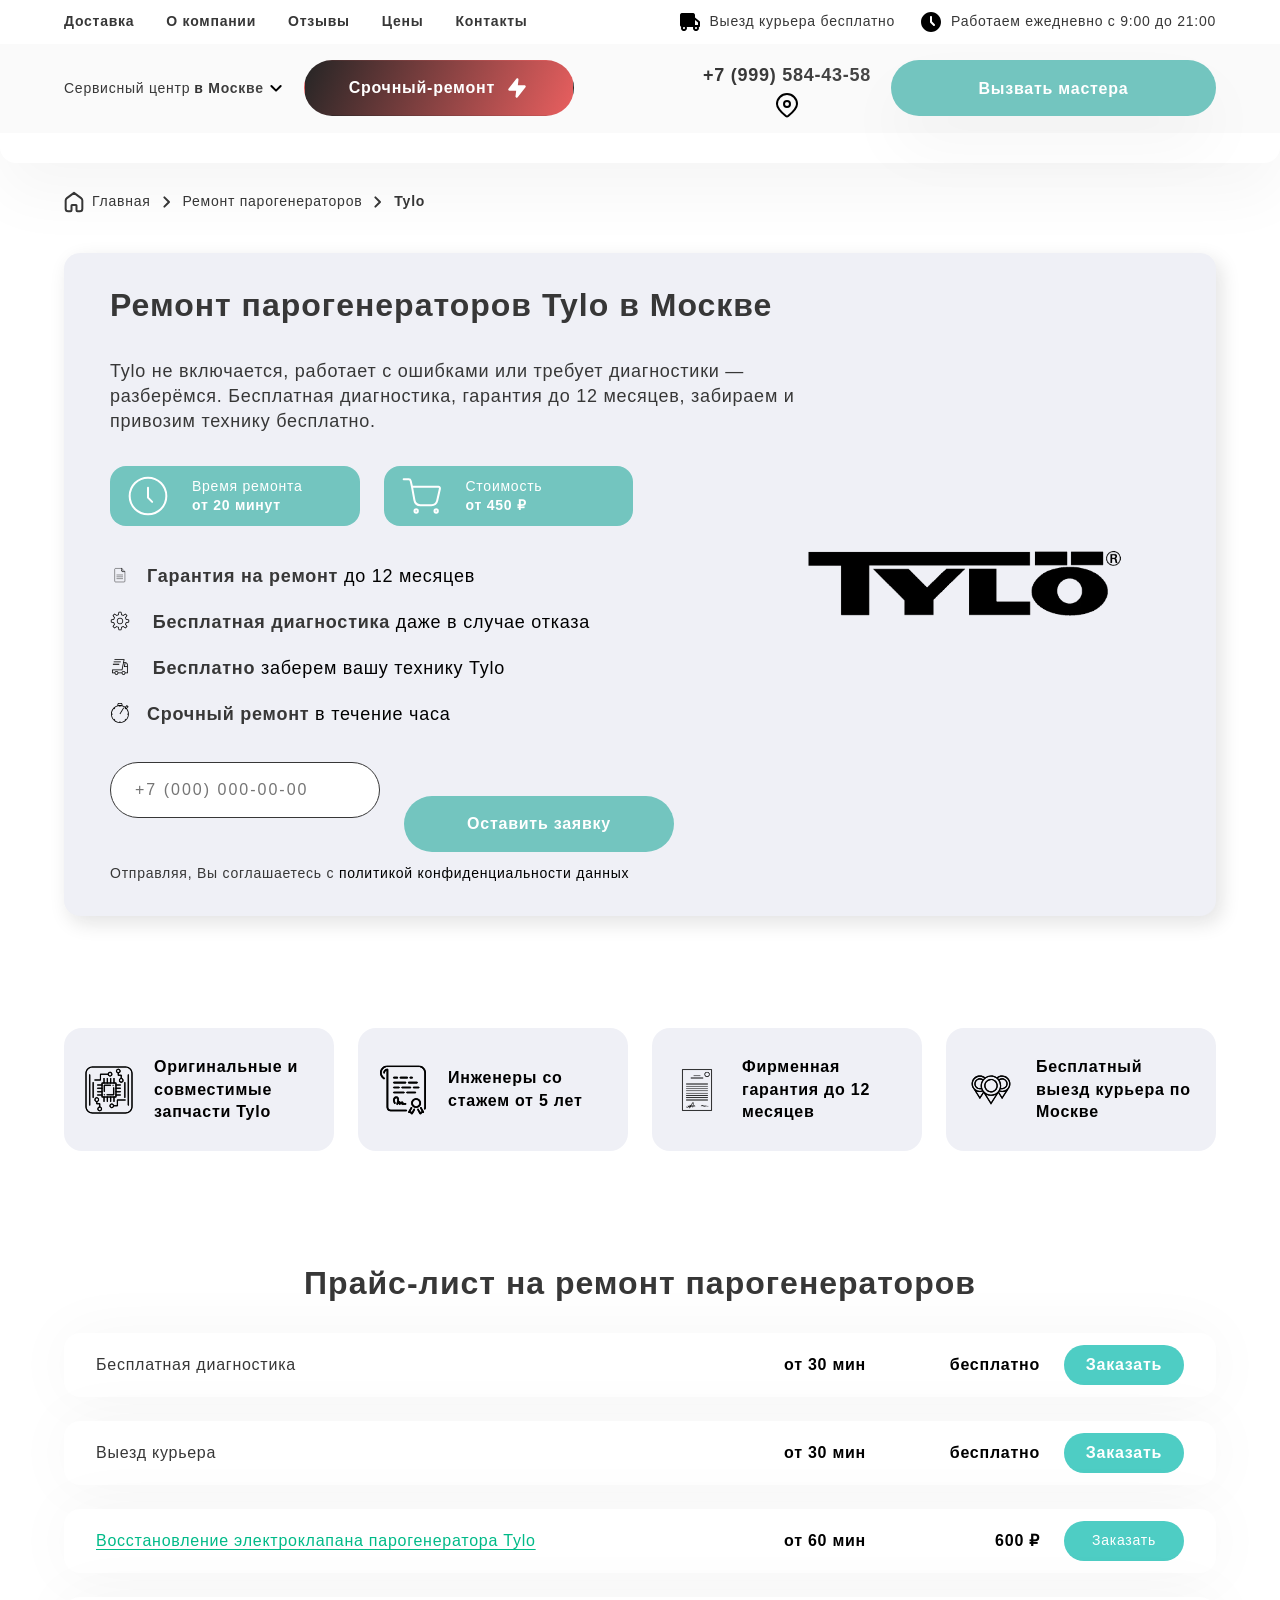
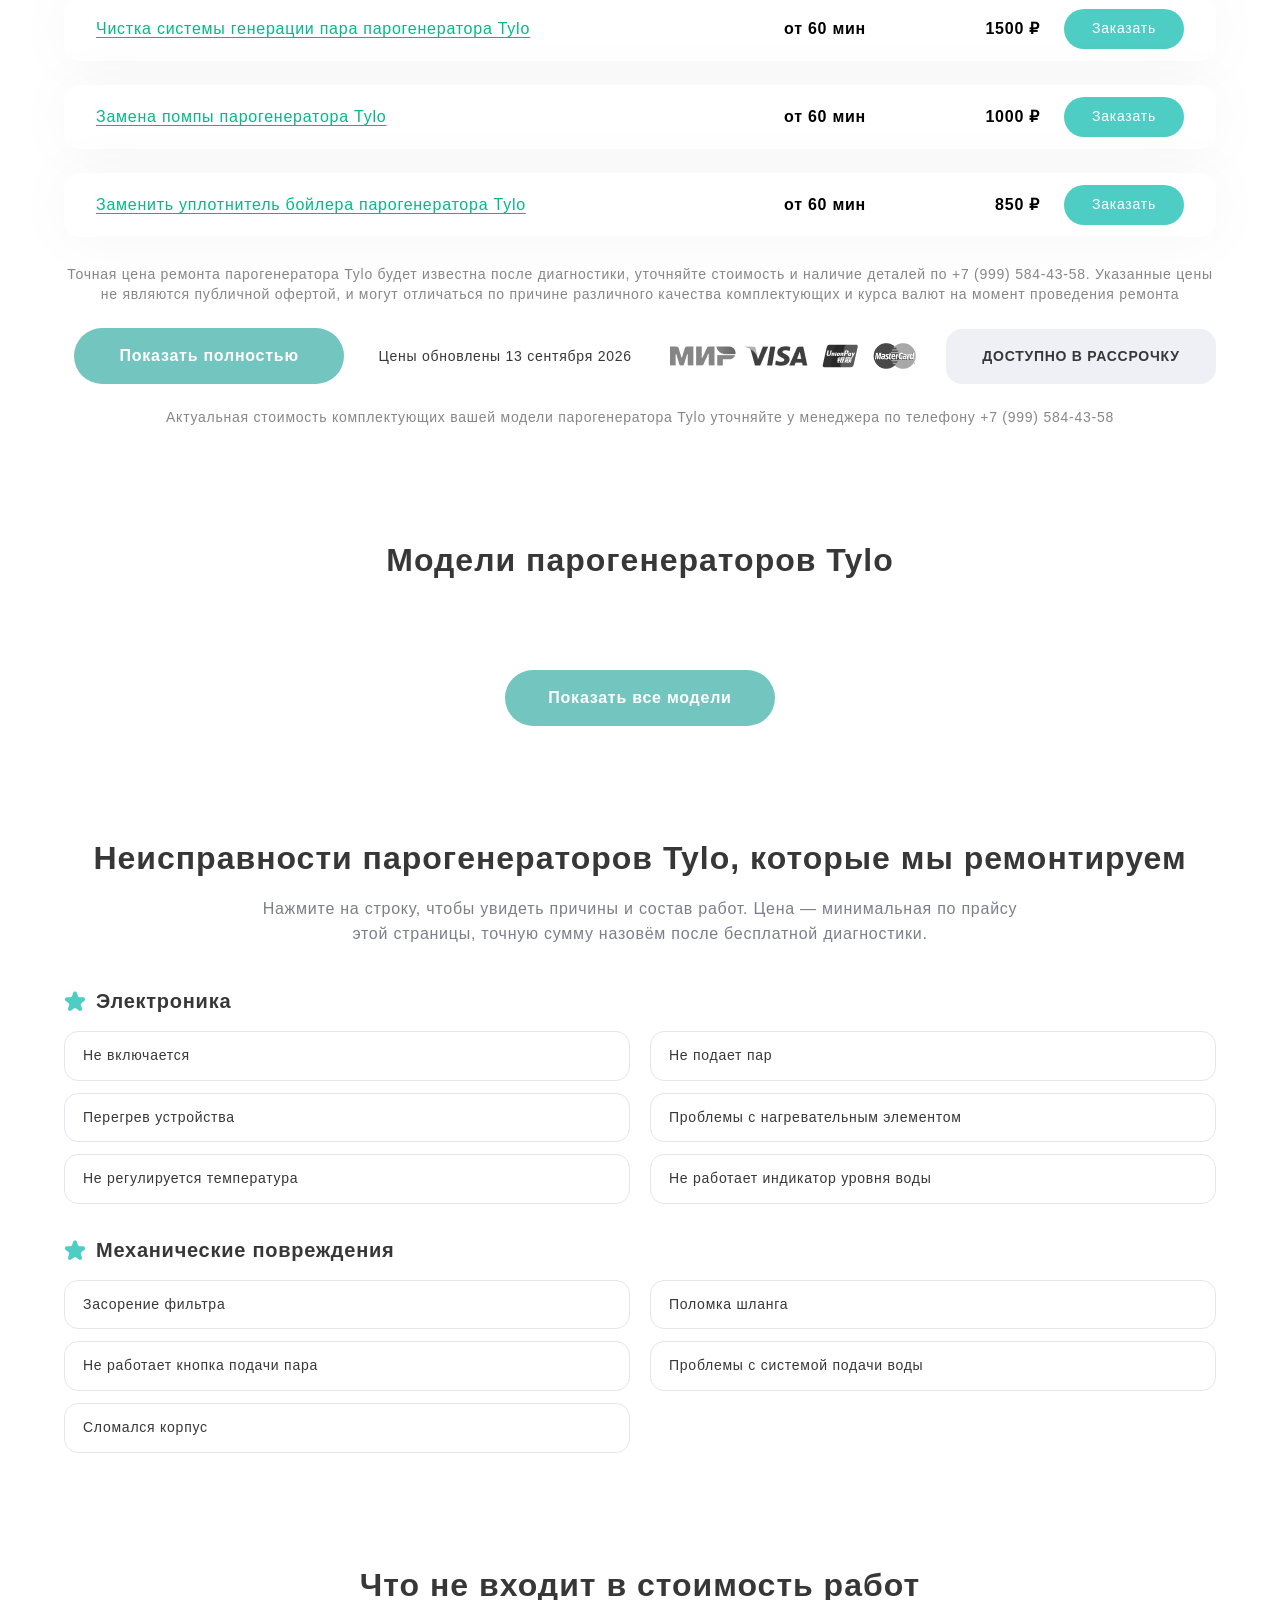
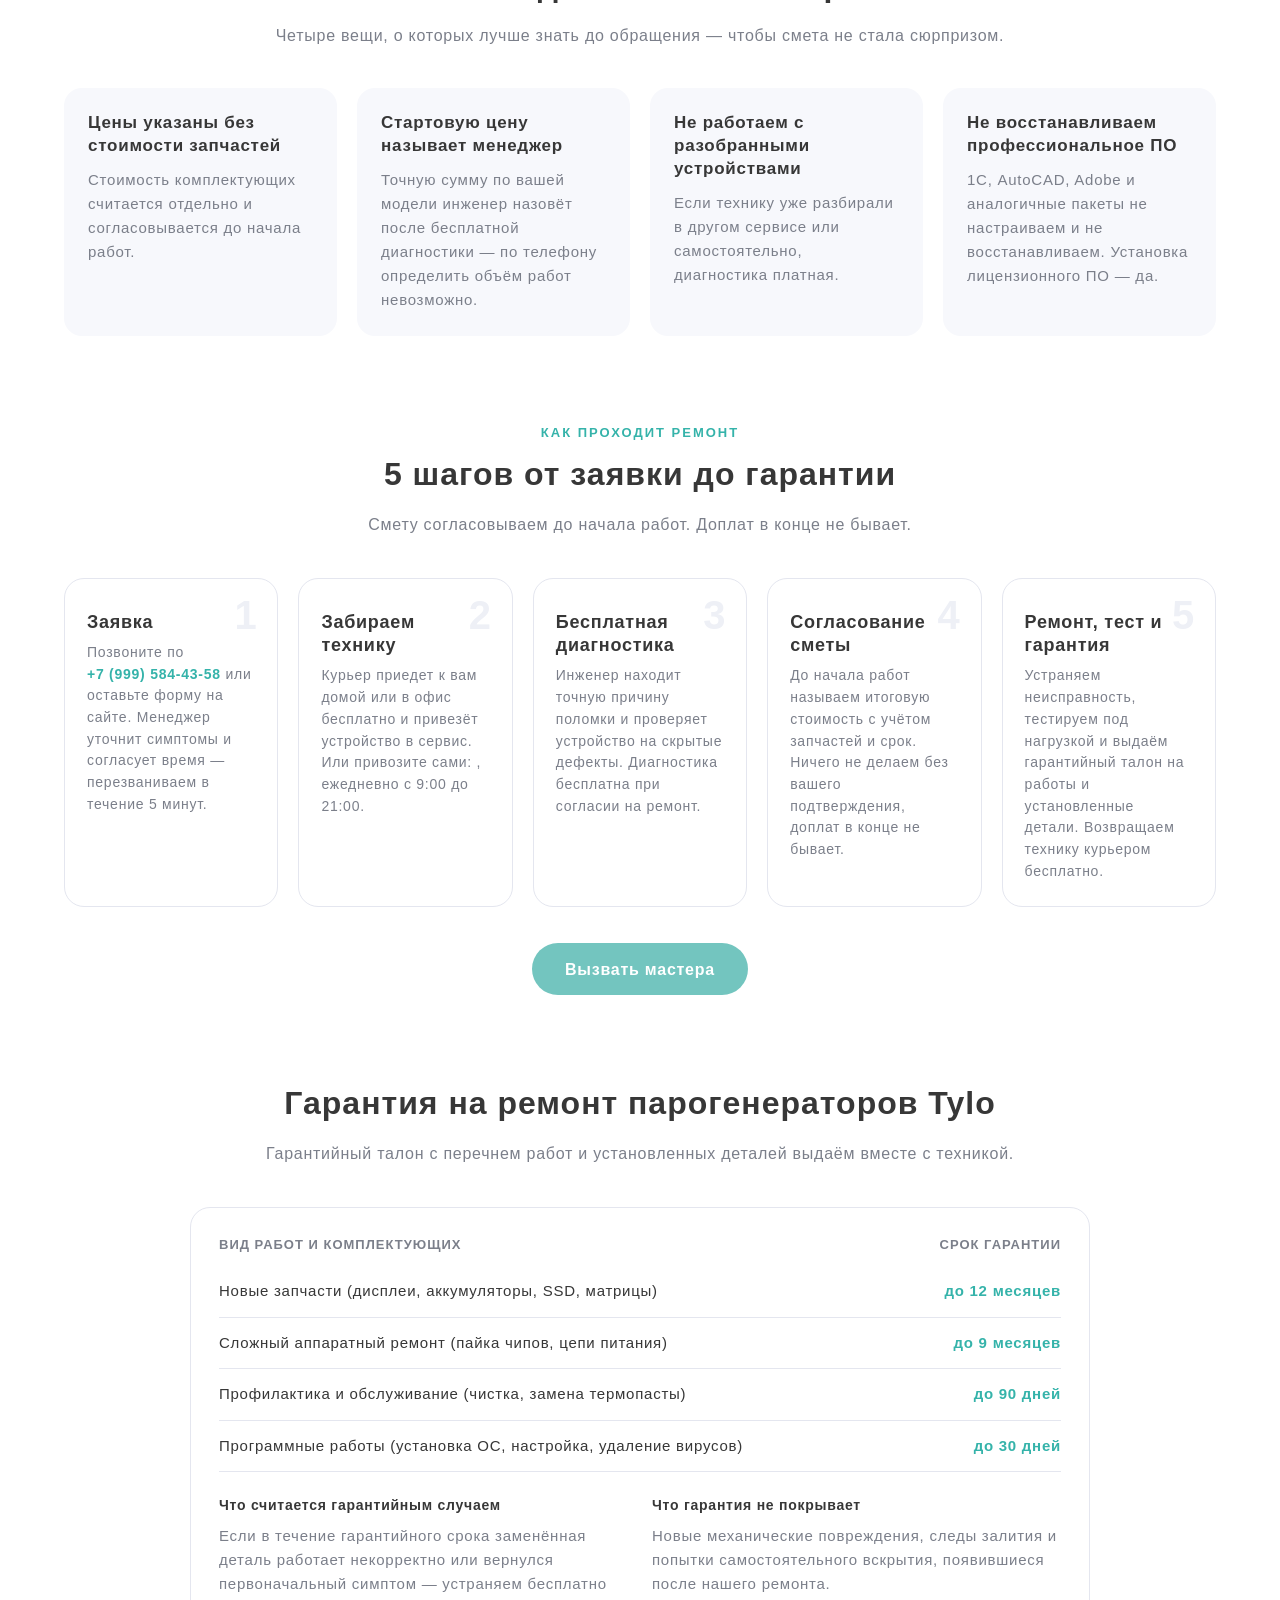
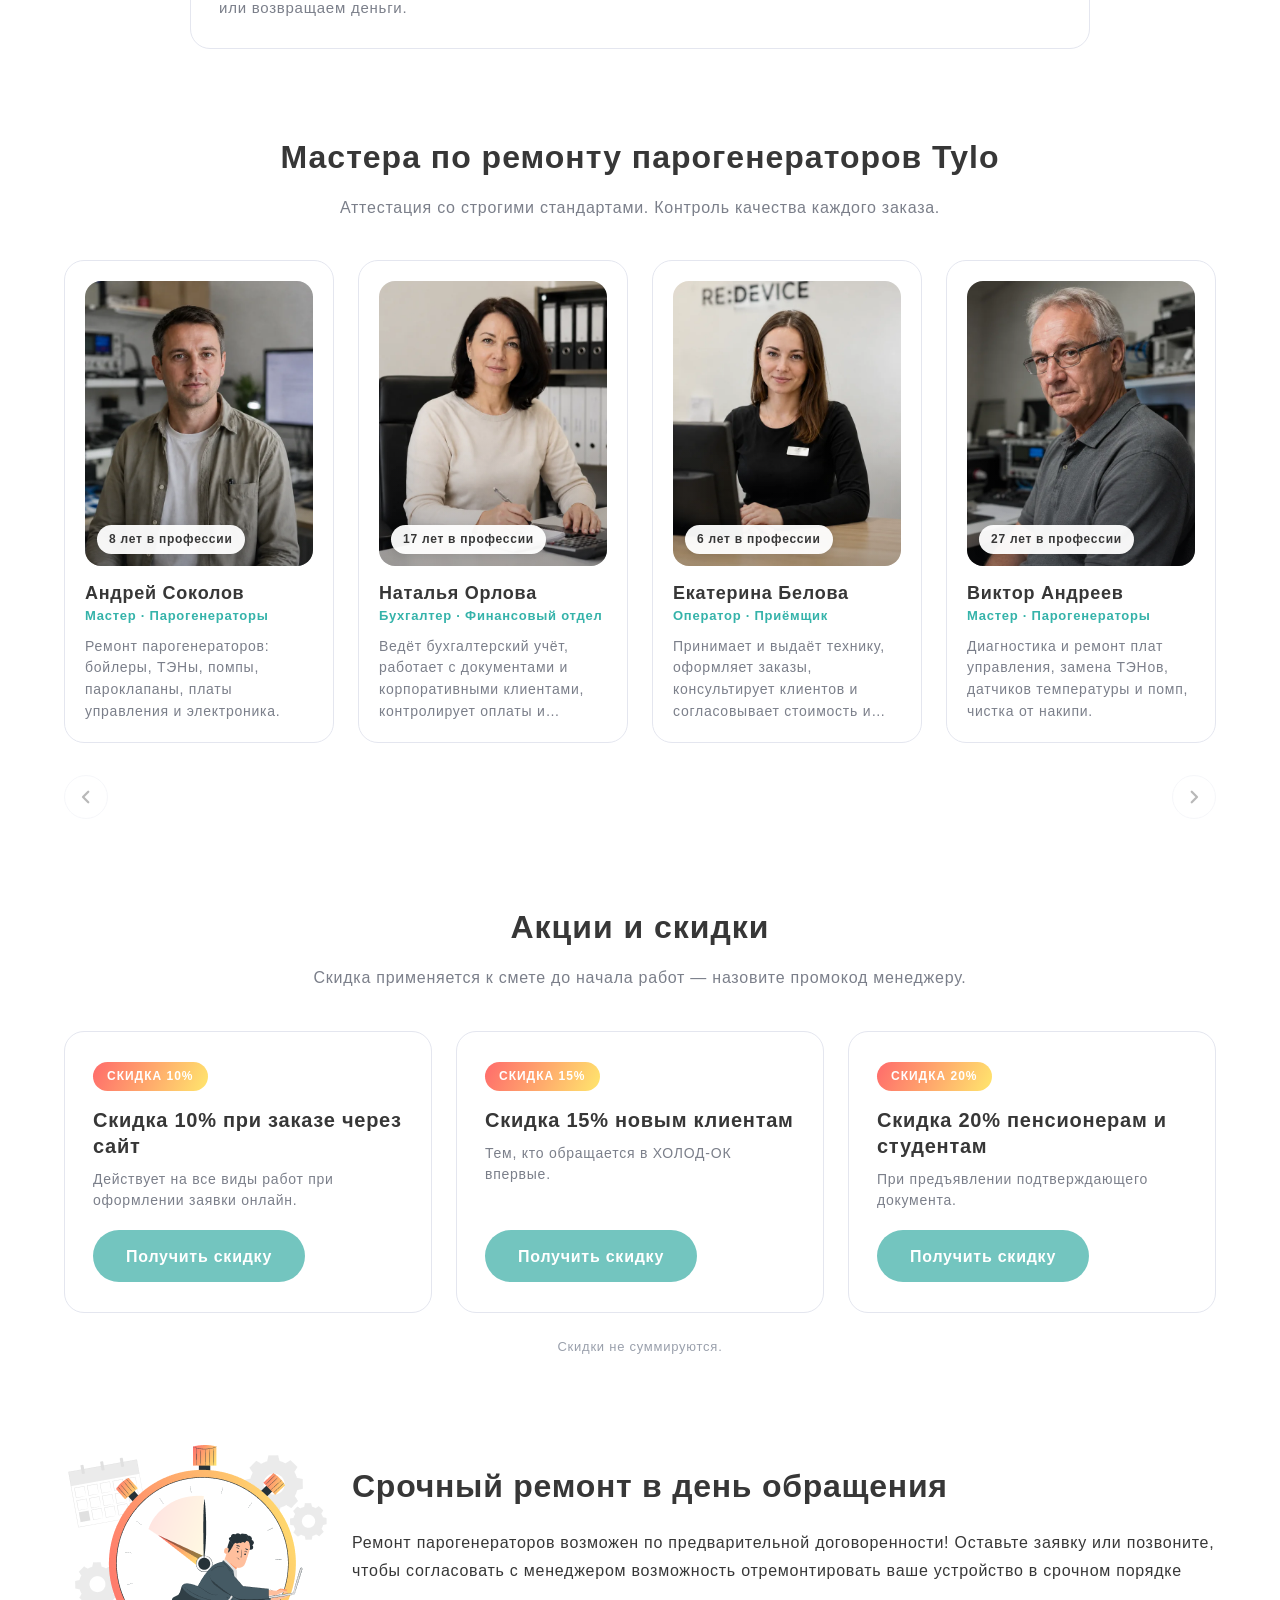
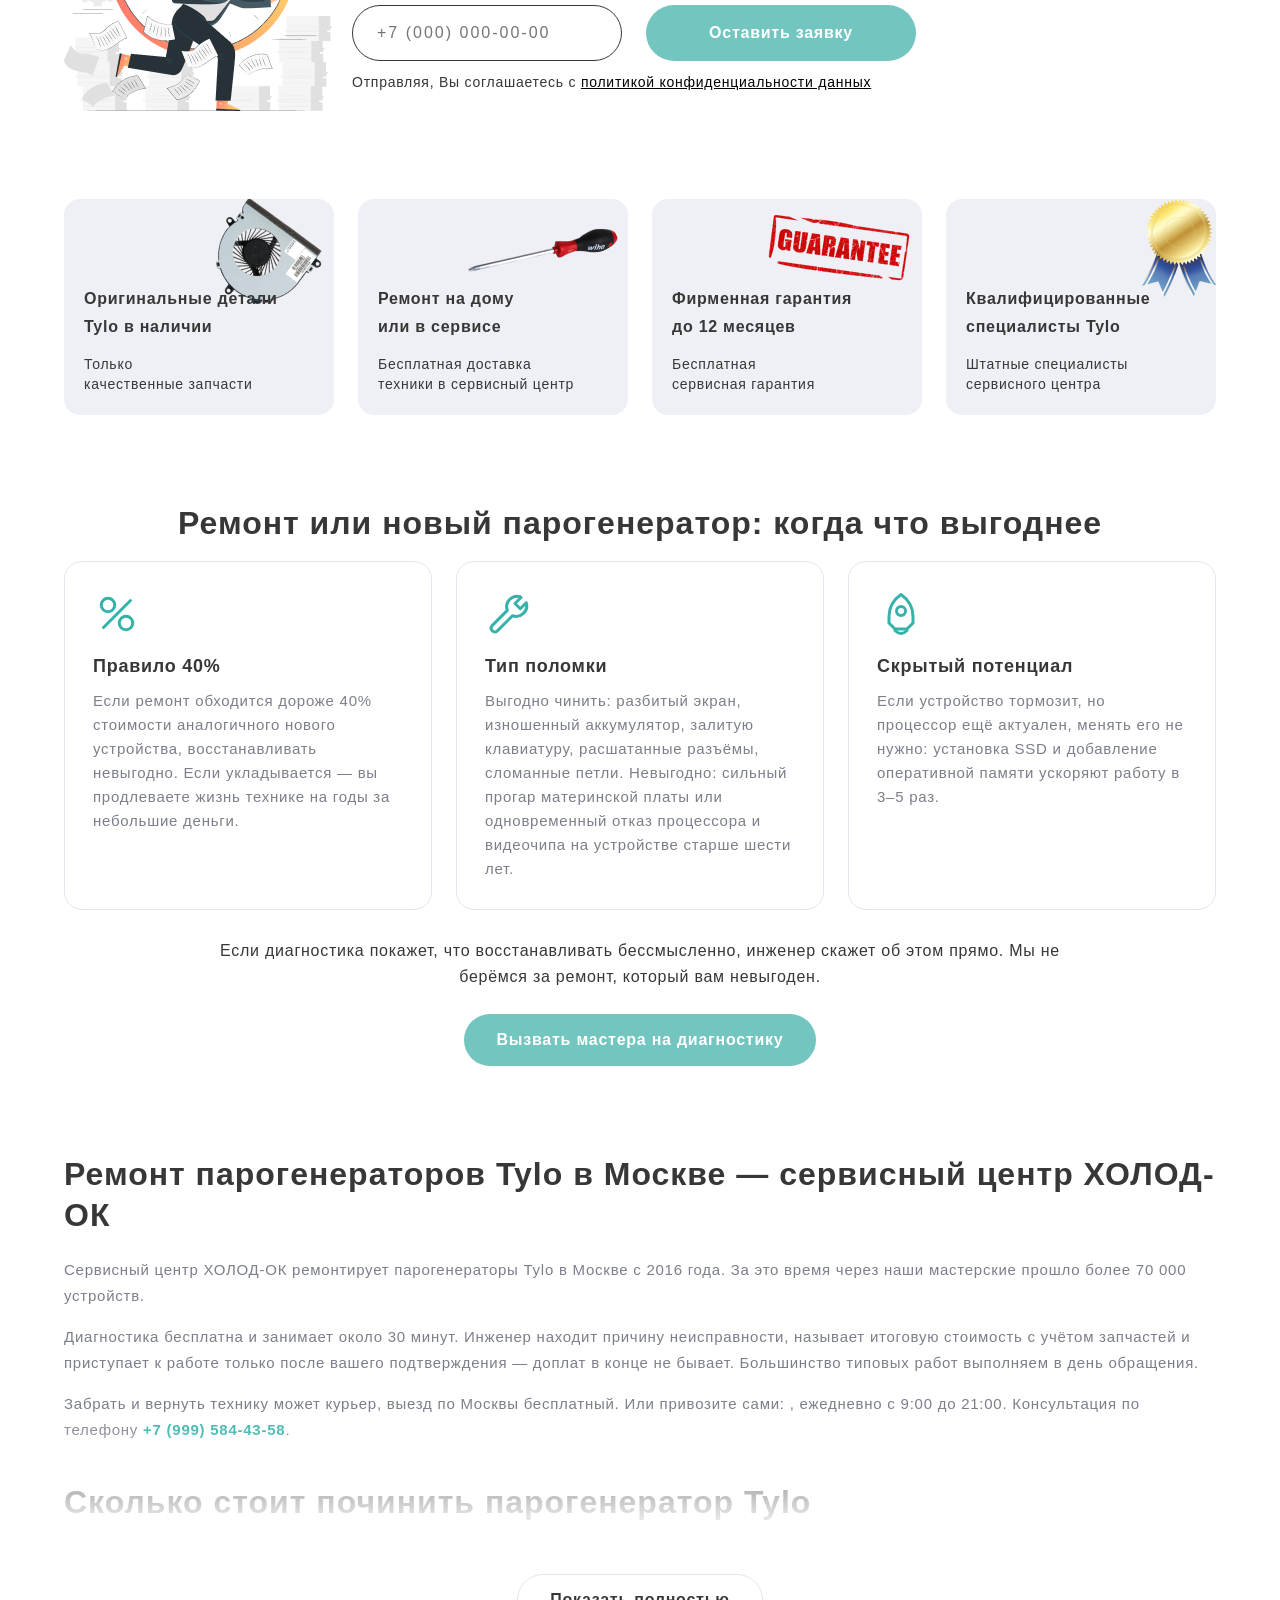
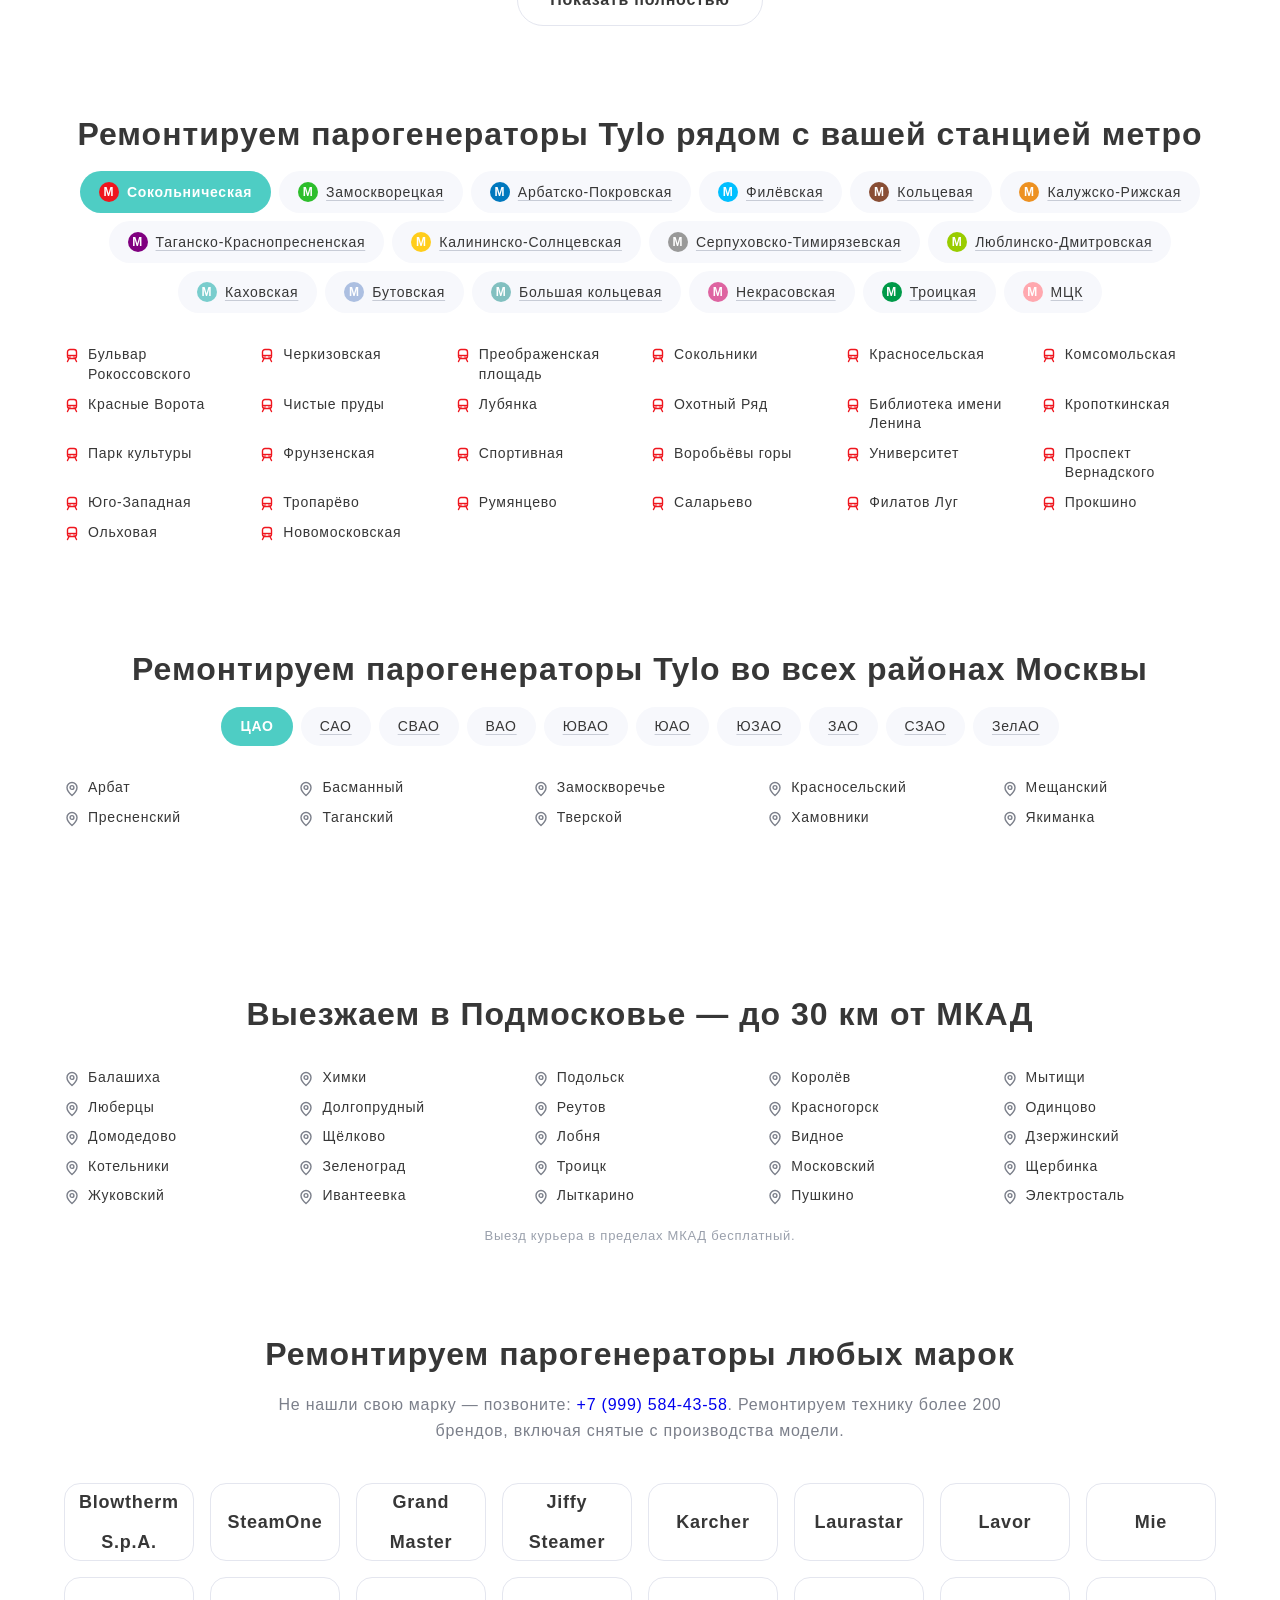
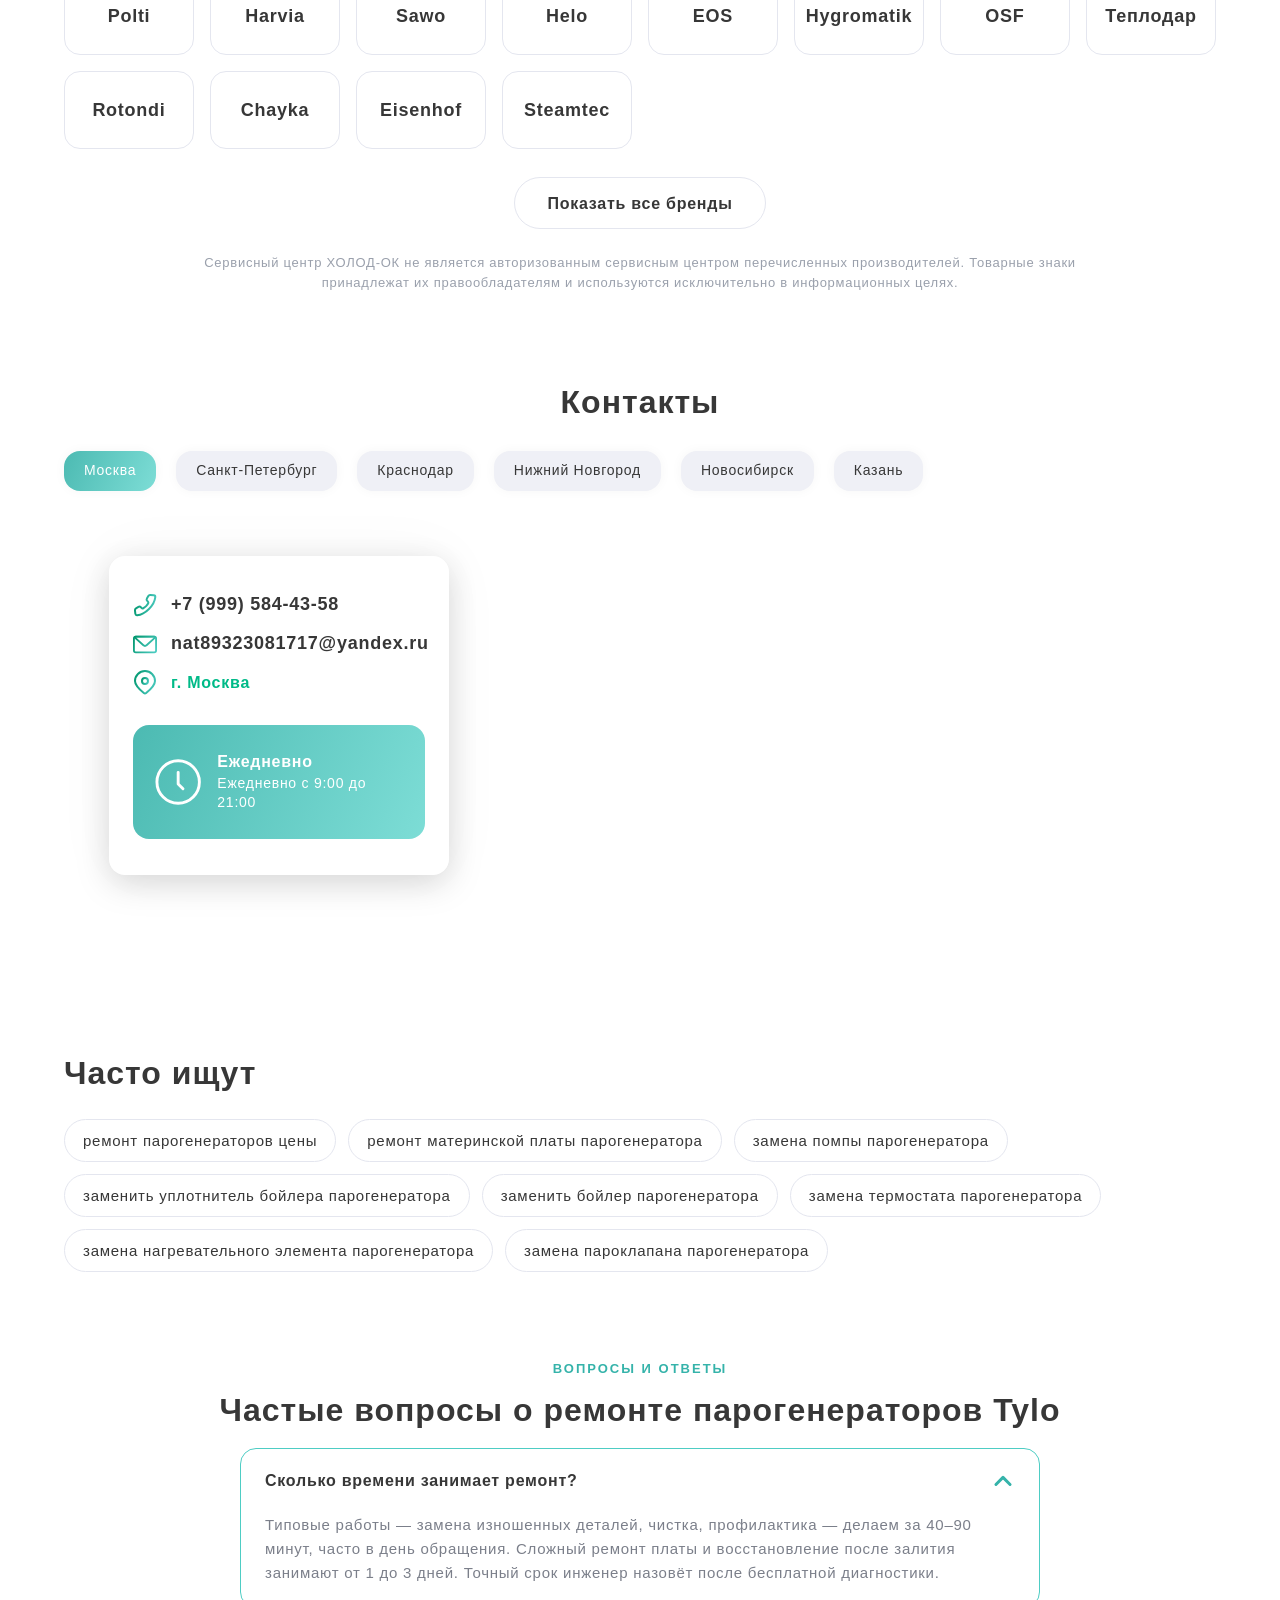
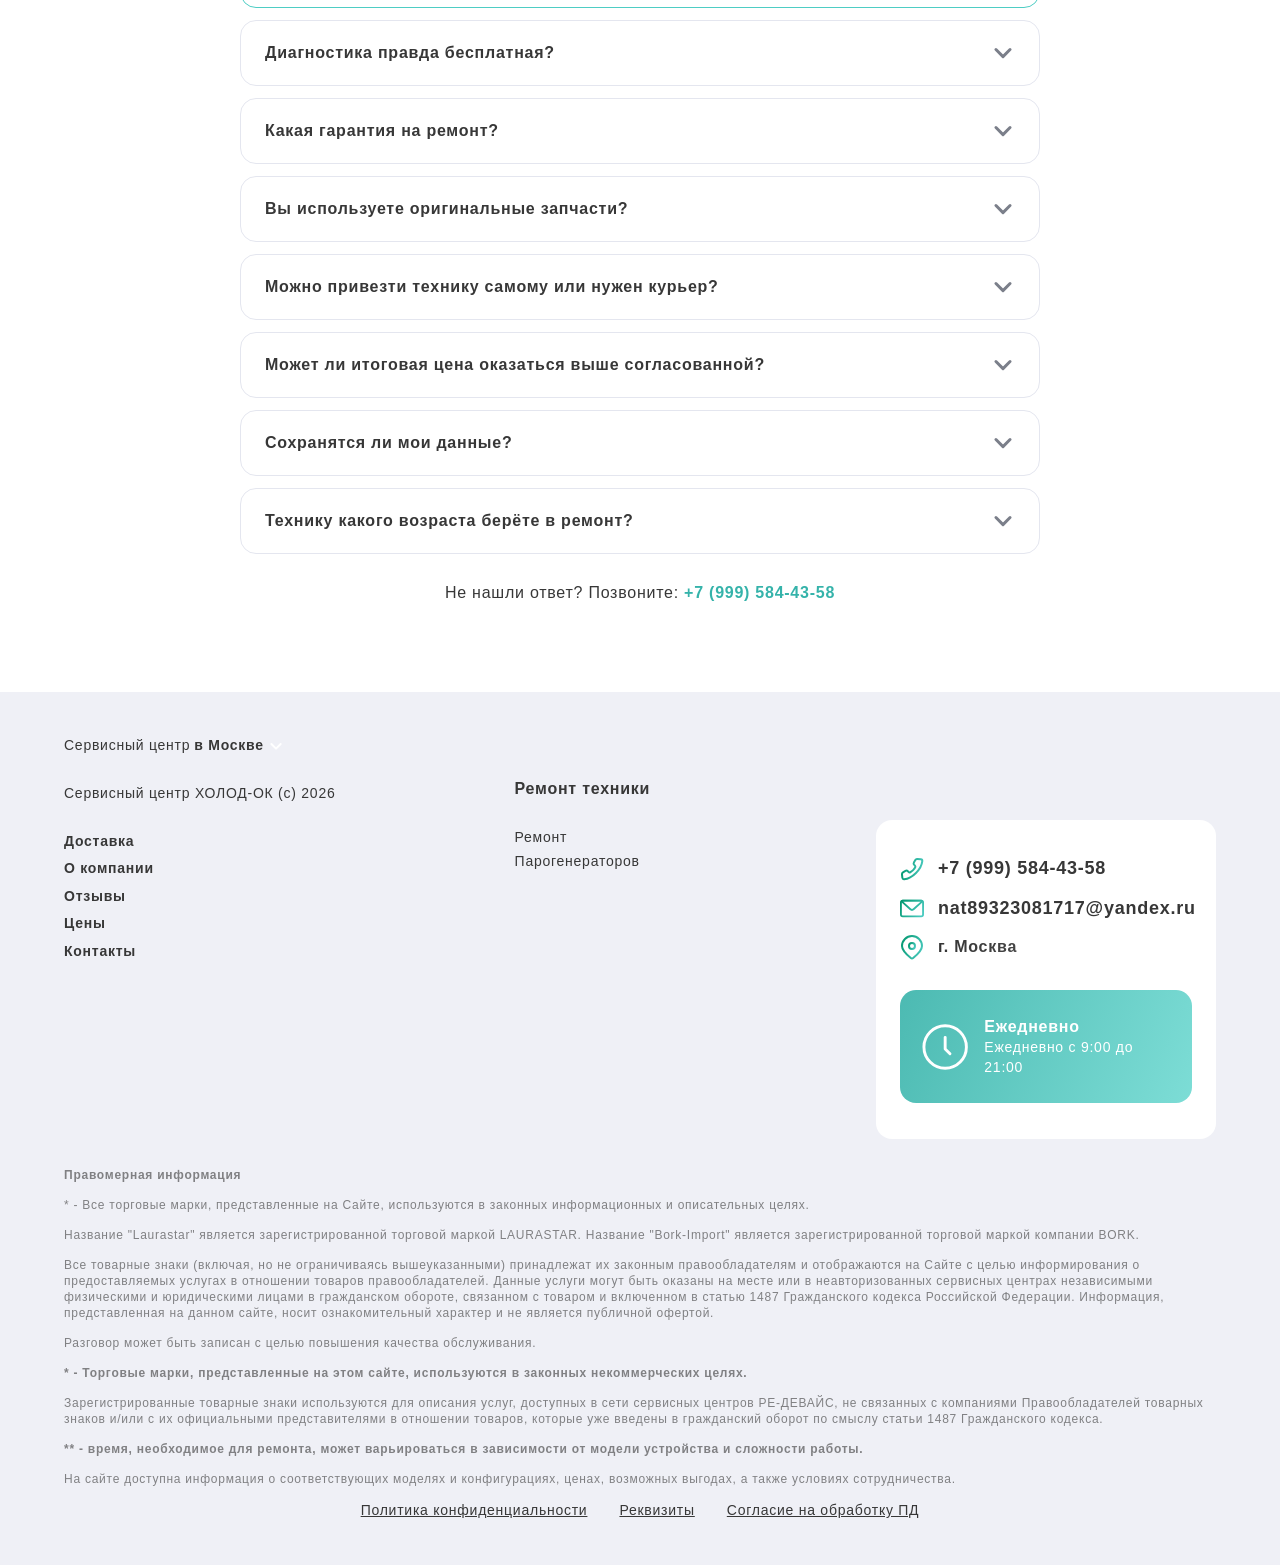
==== docs/index.html @ ceaab9cd "domain: switch site to tulyacenterorg.ru" ====
<!DOCTYPE html>
<html lang="ru">

<head>
    <!-- t74 rev: 2026-09-03-5 (ФИКС ПРОДА: класс через глобальный псевдоним, привязки к папке dev нет) -->
  <meta charset="utf-8">
  <meta name="viewport" content="width=device-width, initial-scale=1, maximum-scale=1">

  <meta name="robots" content="follow, index, max-snippet:-1, max-video-preview:-1, max-image-preview:large" /><title>Ремонт парогенераторов Tylo в Москве | ХОЛОД-ОК специализированный сервисный центр по ремонту парогенераторов Tylo</title><meta name='description' content='Ремонт парогенераторов Tylo в Москве быстро и профессионально. Выдаем гарантию на ремонт и запчасть. Доставка курьером. Заказывайте ремонт парогенераторов Tylo в Москве в специализированном сервисном центре ХОЛОД-ОК.' /><link rel="preconnect" href="#"><link rel="dns-prefetch" href="#">          
  <link rel="icon" type="image/x-icon" href="public/images/icons/favicon.png" />
  <link rel="stylesheet" href="https://cdn.jsdelivr.net/npm/swiper@10/swiper-bundle.min.css" />

  <!-- вывод canonical -->
                <link rel="canonical" href="https://tulyacenterorg.ru/" />
      
  <link rel="stylesheet" href="public/css/style.css"><link rel="stylesheet" href="public/css/custom.css"><link rel="stylesheet" href="public/css/t74-main.css">



  <!-- микроразметка для head -->
  <script type="application/ld+json">
    {
      "@context": "https://schema.org",
      "@type": "Organization",
      "name": "ХОЛОД-ОК",
      "url": "https://tulyacenterorg.ru/",
            "logo": "https://tulyacenterorg.ru/assets/logo.svg",
      "contactPoint": {
        "@type": "ContactPoint",
                "telephone": "+79995844358",
        "contactType": "Основной"
      },
      "email": "nat89323081717@yandex.ru",
      "description": "Ремонт парогенераторов ХОЛОД-ОК с выездом на дом или в офис в Москве. Гарантия до 12 месяцев на все виды работ.",
      "address": {
        "@type": "PostalAddress",
        "addressLocality": "Москва",
        "addressCountry": "Russia"
      }
    }
  </script>

    <!-- Open Graph -->
  <meta property="og:locale" content="ru_RU" />
  <meta property="og:type" content="website" />
    <meta property="og:title" content="Ремонт парогенераторов Tylo в Москве" />
    <meta property="og:description" content="Ремонт парогенераторов Tylo в Москве быстро и профессионально. Выдаем гарантию на ремонт и запчасть. Доставка курьером. Заказывайте ремонт парогенераторов Tylo в Москве в специализированном сервисном центре ХОЛОД-ОК." />
  <meta property="og:url" content="https://tulyacenterorg.ru/" />
  <meta property="og:site_name" content="ХОЛОД-ОК" />
  <meta property="og:image" content="https://tulyacenterorg.ru/public/images/og/og-default.jpg" />
  <meta property="og:image:secure_url" content="https://tulyacenterorg.ru/public/images/og/og-default.jpg" />
        <meta property="og:image:width" content="1200" />
    <meta property="og:image:height" content="630" />
    <meta property="og:image:alt" content="Ремонт парогенераторов Tylo — сервисный центр ХОЛОД-ОК" />
  <meta name="twitter:card" content="summary_large_image" />
    <meta name="twitter:title" content="Ремонт парогенераторов Tylo в Москве" />
  <meta name="twitter:description" content="Ремонт парогенераторов Tylo в Москве быстро и профессионально. Выдаем гарантию на ремонт и запчасть. Доставка курьером. Заказывайте ремонт парогенераторов Tylo в Москве в специализированном сервисном центре ХОЛОД-ОК." />
  <meta name="twitter:image" content="https://tulyacenterorg.ru/public/images/og/og-default.jpg" />

<script>window.ym=window.ym||function(){};window.gtag=window.gtag||function(){};</script></head>

<body>

  <input id="url-ajax-form" type="hidden" value="/sendform">

  <div class="page">

    
<header id="head" class="header scrolled" itemscope itemtype="http://schema.org/WPHeader">
  <div class="container">
    <div class="header_topper">
            <nav class="header-nav">
        <ul class="text-14 w-600">
                      <li itemscope itemtype="https://schema.org/SiteNavigationElement">
              <a class="text-14 darkgray w-600" itemprop="url" href="#"><span itemprop="name">Доставка</span></a>
            </li>
                      <li itemscope itemtype="https://schema.org/SiteNavigationElement">
              <a class="text-14 darkgray w-600" itemprop="url" href="#"><span itemprop="name">О компании</span></a>
            </li>
                      <li itemscope itemtype="https://schema.org/SiteNavigationElement">
              <a class="text-14 darkgray w-600" itemprop="url" href="#"><span itemprop="name">Отзывы</span></a>
            </li>
                      <li itemscope itemtype="https://schema.org/SiteNavigationElement">
              <a class="text-14 darkgray w-600" itemprop="url" href="#"><span itemprop="name">Цены</span></a>
            </li>
                      <li itemscope itemtype="https://schema.org/SiteNavigationElement">
              <a class="text-14 darkgray w-600" itemprop="url" href="#"><span itemprop="name">Контакты</span></a>
            </li>
                  </ul>
      </nav>
      <div class="topper-icons">
        <div class="topper-icons-item">
          <svg width="24" height="24" viewBox="0 0 24 24" fill="none" xmlns="http://www.w3.org/2000/svg">
            <path d="M21.6 11.22L17 7.52V5C17.0245 4.49494 16.8477 4.00078 16.5084 3.62587C16.1691 3.25095 15.695 3.02588 15.19 3H3.78998C3.28855 3.03096 2.8195 3.25823 2.48446 3.63258C2.14941 4.00693 1.97535 4.49822 1.99998 5V15C1.9907 15.3971 2.09987 15.788 2.31359 16.1228C2.5273 16.4576 2.83588 16.7212 3.19998 16.88C3.01581 17.3305 2.94404 17.8191 2.99085 18.3036C3.03765 18.7881 3.20164 19.2539 3.46865 19.6609C3.73566 20.0678 4.09769 20.4037 4.52348 20.6395C4.94927 20.8753 5.42605 21.004 5.91267 21.0144C6.39929 21.0249 6.88114 20.9167 7.31665 20.6994C7.75215 20.482 8.12823 20.1619 8.41243 19.7668C8.69663 19.3717 8.88042 18.9133 8.94794 18.4313C9.01546 17.9492 8.96468 17.458 8.79998 17H15.16C14.9955 17.4531 14.9427 17.9392 15.0059 18.4171C15.0692 18.895 15.2466 19.3506 15.5233 19.7454C15.8 20.1401 16.1677 20.4624 16.5953 20.6849C17.023 20.9074 17.4979 21.0235 17.98 21.0235C18.462 21.0235 18.937 20.9074 19.3646 20.6849C19.7923 20.4624 20.16 20.1401 20.4367 19.7454C20.7133 19.3506 20.8908 18.895 20.954 18.4171C21.0173 17.9392 20.9644 17.4531 20.8 17H21C21.2652 17 21.5196 16.8946 21.7071 16.7071C21.8946 16.5196 22 16.2652 22 16V12C21.9969 11.8481 21.9593 11.699 21.89 11.5638C21.8207 11.4287 21.7215 11.3111 21.6 11.22ZM20 12.48V15H17V10.08L20 12.48ZM6.99998 18C6.99998 18.1978 6.94133 18.3911 6.83145 18.5556C6.72157 18.72 6.56539 18.8482 6.38266 18.9239C6.19994 18.9996 5.99887 19.0194 5.80489 18.9808C5.61091 18.9422 5.43273 18.847 5.29287 18.7071C5.15302 18.5673 5.05778 18.3891 5.01919 18.1951C4.98061 18.0011 5.00041 17.8 5.0761 17.6173C5.15179 17.4346 5.27996 17.2784 5.44441 17.1685C5.60886 17.0586 5.8022 17 5.99998 17C6.2652 17 6.51955 17.1054 6.70709 17.2929C6.89462 17.4804 6.99998 17.7348 6.99998 18ZM19 18C19 18.1978 18.9413 18.3911 18.8314 18.5556C18.7216 18.72 18.5654 18.8482 18.3827 18.9239C18.1999 18.9996 17.9989 19.0194 17.8049 18.9808C17.6109 18.9422 17.4327 18.847 17.2929 18.7071C17.153 18.5673 17.0578 18.3891 17.0192 18.1951C16.9806 18.0011 17.0004 17.8 17.0761 17.6173C17.1518 17.4346 17.28 17.2784 17.4444 17.1685C17.6089 17.0586 17.8022 17 18 17C18.2652 17 18.5196 17.1054 18.7071 17.2929C18.8946 17.4804 19 17.7348 19 18Z" fill="#000" />
          </svg>
          Выезд курьера бесплатно
        </div>
        <div class="topper-icons-item">
          <svg width="24" height="24" viewBox="0 0 24 24" fill="none" xmlns="http://www.w3.org/2000/svg">
            <path d="M12 2C17.523 2 22 6.477 22 12C22 17.523 17.523 22 12 22C6.477 22 2 17.523 2 12C2 6.477 6.477 2 12 2ZM12 6C11.7348 6 11.4804 6.10536 11.2929 6.29289C11.1054 6.48043 11 6.73478 11 7V12C11.0001 12.2652 11.1055 12.5195 11.293 12.707L14.293 15.707C14.4816 15.8892 14.7342 15.99 14.9964 15.9877C15.2586 15.9854 15.5094 15.8802 15.6948 15.6948C15.8802 15.5094 15.9854 15.2586 15.9877 14.9964C15.99 14.7342 15.8892 14.4816 15.707 14.293L13 11.586V7C13 6.73478 12.8946 6.48043 12.7071 6.29289C12.5196 6.10536 12.2652 6 12 6Z" fill="#000" />
          </svg>
          Работаем ежедневно с 9:00 до 21:00
        </div>
      </div>
    </div>
  </div>

  <div class="header_top custom">
    <div class="container">
      <div class="header_top_inner">
        <div class="logo-block">
          
          <div class=" dropdown logo-text darkgray text-14 w-500">
            Сервисный центр <span class="dropbtn colored-text w-600">в Москве</span>
            <svg xmlns="http://www.w3.org/2000/svg" width="16" height="16" viewBox="0 0 16 16" fill="none">
              <path d="M12.6667 6L8.02463 10.6421L3.38252 6" stroke="url(#paint0_linear_307_146)" stroke-width="2" stroke-linecap="round" stroke-linejoin="round" />
              <defs>
                <linearGradient id="paint0_linear_307_146" x1="12.6667" y1="6" x2="11.2078" y2="12.4204" gradientUnits="userSpaceOnUse">
                  <stop stop-color="#000" />
                  <stop offset="1" stop-color="#000" />
                </linearGradient>
              </defs>
            </svg>
            <div class="dropdown-content header">
                              <a href="index.html" class="text-14 w-500 Gray">Москва</a>
                              <a href="#" class="text-14 w-500 Gray">Санкт-Петербург</a>
                              <a href="#" class="text-14 w-500 Gray">Краснодар</a>
                              <a href="#" class="text-14 w-500 Gray">Ростов-на-Дону</a>
                              <a href="#" class="text-14 w-500 Gray">Нижний Новгород</a>
                              <a href="#" class="text-14 w-500 Gray">Новосибирск</a>
                              <a href="#" class="text-14 w-500 Gray">Челябинск</a>
                              <a href="#" class="text-14 w-500 Gray">Екатеринбург</a>
                              <a href="#" class="text-14 w-500 Gray">Казань</a>
                              <a href="#" class="text-14 w-500 Gray">Уфа</a>
                              <a href="#" class="text-14 w-500 Gray">Воронеж</a>
                              <a href="#" class="text-14 w-500 Gray">Волгоград</a>
                              <a href="#" class="text-14 w-500 Gray">Барнаул</a>
                              <a href="#" class="text-14 w-500 Gray">Ижевск</a>
                              <a href="#" class="text-14 w-500 Gray">Тольятти</a>
                              <a href="#" class="text-14 w-500 Gray">Ярославль</a>
                              <a href="#" class="text-14 w-500 Gray">Саратов</a>
                              <a href="#" class="text-14 w-500 Gray">Хабаровск</a>
                              <a href="#" class="text-14 w-500 Gray">Томск</a>
                              <a href="#" class="text-14 w-500 Gray">Тюмень</a>
                              <a href="#" class="text-14 w-500 Gray">Иркутск</a>
                              <a href="#" class="text-14 w-500 Gray">Самара</a>
                              <a href="#" class="text-14 w-500 Gray">Омск</a>
                              <a href="#" class="text-14 w-500 Gray">Красноярск</a>
                              <a href="#" class="text-14 w-500 Gray">Пермь</a>
                              <a href="#" class="text-14 w-500 Gray">Ульяновск</a>
                              <a href="#" class="text-14 w-500 Gray">Киров</a>
                          </div>
          </div>
        </div>
        <button class="main-btn custom first open-popup">
          Срочный-ремонт
          <svg width="24" height="24" viewBox="0 0 24 24" fill="none" xmlns="http://www.w3.org/2000/svg">
            <path d="M13.493 3.659C13.5277 3.39545 13.4774 3.12769 13.3496 2.89464C13.2217 2.66158 13.0229 2.47535 12.782 2.363C12.5342 2.24673 12.254 2.21904 11.9883 2.28457C11.7225 2.3501 11.4873 2.50486 11.322 2.723L3.51799 12.736C3.37634 12.9184 3.28669 13.1357 3.25852 13.3649C3.23035 13.5942 3.26472 13.8267 3.35799 14.038C3.52999 14.431 3.92799 14.779 4.47399 14.779H11.156L10.506 20.341C10.4713 20.6046 10.5215 20.8723 10.6494 21.1054C10.7772 21.3384 10.9761 21.5246 11.217 21.637C11.4648 21.7533 11.745 21.781 12.0107 21.7154C12.2765 21.6499 12.5117 21.4951 12.677 21.277L20.48 11.264C20.6216 11.0816 20.7113 10.8643 20.7395 10.6351C20.7676 10.4058 20.7333 10.1733 20.64 9.962C20.5465 9.74308 20.3911 9.55629 20.1928 9.42462C19.9945 9.29296 19.762 9.22218 19.524 9.221H12.842L13.493 3.659Z" fill="white" />
          </svg>
        </button>
        <button class="main-btn custom second open-popup">Позвонить
        </button>
        <button class="top mobile-menu  burger-menu pc-none">
          <svg width="20" height="20" viewBox="0 0 20 20" fill="none" xmlns="http://www.w3.org/2000/svg">
            <path d="M3.33325 5.83333H16.6666" stroke="white" stroke-width="2" stroke-linecap="round" />
            <path d="M6.66675 14.1667H16.6667" stroke="white" stroke-width="2" stroke-linecap="round" />
          </svg>
        </button>
        <div class="phone-block custom text-14 w-500">
          <a class="colored-text text-18 w-600" href="tel:+79995844358">+7 (999) 584-43-58</a>
          <div class="address-block text-14 w-500">
            <svg xmlns="http://www.w3.org/2000/svg" width="24" height="25" viewBox="0 0 24 25" fill="none">
              <path d="M22 11C22 15.346 15.8077 20.9022 13.1687 23.0727C12.4838 23.636 11.5162 23.636 10.8313 23.0727C8.19234 20.9022 2 15.346 2 11C2 5.47715 6.47715 1 12 1C17.5228 1 22 5.47715 22 11Z" stroke="url(#paint0_linear_307_164)" stroke-width="2" />
              <circle cx="12" cy="11" r="3" stroke="url(#paint1_linear_307_164)" stroke-width="2" />
              <defs>
                <linearGradient id="paint0_linear_307_164" x1="2" y1="1" x2="27.16" y2="10.9434" gradientUnits="userSpaceOnUse">
                  <stop stop-color="#000" />
                  <stop offset="1" stop-color="#000" />
                </linearGradient>
                <linearGradient id="paint1_linear_307_164" x1="9" y1="8" x2="16.2329" y2="11.2873" gradientUnits="userSpaceOnUse">
                  <stop stop-color="#000" />
                  <stop offset="1" stop-color="#000" />
                </linearGradient>
              </defs>
            </svg>
                       </div>
          <span class="pc-none">Ежедневно с 9:00 до 21:00</span>
        </div>
        <button class="main-btn header open-popup">Вызвать мастера</button>
        <div class="topper-icons-item time custom text-14 w-500">
          Ежедневно с 9:00 до 21:00        </div>
        <div class="topper-icons-item custom text-14 w-500">
                   </div>
      </div>
    </div>
  </div>
  <div class="container">
    <div class="header_bottom">
      
    </div>
  </div>
</header>



    <main>
<section style="padding-bottom: 24px;" class="bannner inside block main-window" >
    <div class="container">
        
<div class="bread" itemscope="" itemtype="https://schema.org/BreadcrumbList"><span itemprop='itemListElement' itemscope='' itemtype='https://schema.org/ListItem'> <a class='bread-not-active' href='/'><span itemprop='name'><svg width='20' height='22' viewBox='0 0 20 22' fill='none' xmlns='http://www.w3.org/2000/svg'>
                <path d='M1.66699 9.4862C1.66699 8.53265 2.12031 7.63589 2.88814 7.07048L10.0003 1.83333L17.1125 7.07048C17.8803 7.63589 18.3337 8.53265 18.3337 9.4862V17.6667C18.3337 19.0474 17.2144 20.1667 15.8337 20.1667H13.5003C12.948 20.1667 12.5003 19.7189 12.5003 19.1667V14.4167C12.5003 14.1405 12.2765 13.9167 12.0003 13.9167H8.00033C7.72418 13.9167 7.50033 14.1405 7.50033 14.4167V19.1667C7.50033 19.7189 7.05261 20.1667 6.50033 20.1667H4.16699C2.78628 20.1667 1.66699 19.0474 1.66699 17.6667V9.4862Z' stroke='#373737' stroke-width='2' stroke-linecap='round' stroke-linejoin='round' /> </svg> Главная</span></a><link itemprop='item' href='https://tulyacenterorg.ru/'><svg width='16' height='16' viewBox='0 0 16 16' fill='none' xmlns='http://www.w3.org/2000/svg'><path d='M5.35742 12.6667L9.99954 8.02456L5.35742 3.38244' stroke='#373737' stroke-width='2' stroke-linecap='round' stroke-linejoin='round' /></svg><meta itemprop='position' content='1'></span><span itemprop='itemListElement' itemscope='' itemtype='https://schema.org/ListItem'> <a class='bread-not-active' href='/parogenerator'><span itemprop='name'>Ремонт парогенераторов</span></a><link itemprop='item' href='https://tulyacenterorg.ru/parogenerator'><svg width='16' height='16' viewBox='0 0 16 16' fill='none' xmlns='http://www.w3.org/2000/svg'><path d='M5.35742 12.6667L9.99954 8.02456L5.35742 3.38244' stroke='#373737' stroke-width='2' stroke-linecap='round' stroke-linejoin='round' /></svg><meta itemprop='position' content='2'></span><span itemprop='itemListElement' itemscope='' itemtype='https://schema.org/ListItem'><span class='bread-active' itemprop='name'>Tylo</span><meta itemprop='position' content='3'></span></div>
        <div class="bannner_inner device">
            <div class="bannner-item brand">
                <h1 class="mb-32 title-submain white">Ремонт парогенераторов Tylo в Москве                </h1>

                                <div class="bannner-lead text-18 white w-400 mb-32">
                                            Tylo не включается, работает с ошибками или требует диагностики — разберёмся.
                                                            Бесплатная диагностика, гарантия до 12 месяцев, забираем и привозим технику бесплатно.
                </div>

                <div class="utp-cases mb-32">
                    <div class="utp-case">
                        <svg width="40" height="40" viewBox="0 0 40 40" fill="none" xmlns="http://www.w3.org/2000/svg">
                            <circle cx="20.0003" cy="20" r="18.3333" stroke="white" stroke-width="2" />
                            <path d="M20 11.6667V21.6667L24.1667 25.8333" stroke="white" stroke-width="2"
                                stroke-linecap="round" stroke-linejoin="round" />
                        </svg>
                        <div class="utp-case-text">
                            <div class="text-14 w-500">Время ремонта</div>
                            <div class="text-14 w-600">от 20 минут</div>
                        </div>
                    </div>
                    <div class="utp-case">
                        <svg width="40" height="40" viewBox="0 0 40 40" fill="none" xmlns="http://www.w3.org/2000/svg">
                            <path
                                d="M1.66699 3.33334H6.72932C7.66671 3.33334 8.47834 3.98441 8.68169 4.89948L10.0003 10.8333M10.0003 10.8333L12.4379 24.24C12.9566 27.0929 15.4414 29.1667 18.3411 29.1667H29.3776C32.179 29.1667 34.6076 27.2281 35.2284 24.4964L37.9172 12.6658C38.1305 11.7271 37.4171 10.8333 36.4545 10.8333H10.0003Z"
                                stroke="white" stroke-width="2" stroke-linecap="round" />
                            <ellipse cx="14.1667" cy="35" rx="1.66667" ry="1.66667" stroke="white" stroke-width="2" />
                            <ellipse cx="34.1667" cy="35" rx="1.66667" ry="1.66667" stroke="white" stroke-width="2" />
                        </svg>
                        <div class="utp-case-text">
                            <div class="text-14 w-500">Стоимость</div>
                            <div class="text-14 w-600">от 450 ₽</div>
                        </div>
                    </div>
                </div>
                <div class="bannner-text mb-32 text-18 white w-400">
                                        <div class="line-utp">
                        <p class="text-white"><span class="obolo4ka dop device"><span
                                    class="star"><svg id="svg" fill="#000000" stroke="#000000" width="20" height="20" version="1.1" viewBox="144 144 512 512" xmlns="http://www.w3.org/2000/svg">
    <g id="IconSvg_bgCarrier" stroke-width="0"></g>
    <g id="IconSvg_tracerCarrier" stroke-linecap="round" stroke-linejoin="round" stroke="#CCCCCC"></g>
     <g id="IconSvg_iconCarrier">
      <g xmlns="http://www.w3.org/2000/svg" fill="none" stroke="#000000" stroke-linecap="round" stroke-linejoin="round">
  <path transform="matrix(10.496 0 0 10.496 148.09 148.09)" d="m28.27 13.68v-5.68h-15.27c-0.53034 0-1.0391 0.21064-1.4142 0.58579s-0.58579 0.88389-0.58579 1.4142v29c0 0.53071 0.21064 1.0395 0.58579 1.4142 0.37514 0.37514 0.88389 0.58579 1.4142 0.58579h21c0.53071 0 1.0395-0.21064 1.4142-0.58579 0.37514-0.37477 0.58579-0.88352 0.58579-1.4142v-23.32h-5.7298c-0.53033 0-1.0391-0.21064-1.4142-0.58579-0.37514-0.37514-0.58579-0.88389-0.58579-1.4142z"/>
  <path transform="matrix(10.496 0 0 10.496 148.09 148.09)" d="m28.27 8v5.68c0 0.53034 0.21064 1.0391 0.58579 1.4142 0.37514 0.37514 0.88389 0.58579 1.4142 0.58579h5.7298l-7.6997-7.68z"/>
  <path transform="matrix(10.496 0 0 10.496 148.09 148.09)" d="m16.37 23.89h14.02"/>
  <path transform="matrix(10.496 0 0 10.496 148.09 148.09)" d="m16.37 28.39h14.02"/>
  <path transform="matrix(10.496 0 0 10.496 148.09 148.09)" d="m16.37 32.89h14.02"/>
 </g>

      </g>
      </svg></span>Гарантия на ремонт </span> до 12 месяцев                        </p>
                    </div>
                    <div class="line-utp">
                        <p class="text-white"><span class="obolo4ka dop device"><span
                                    class="star"><svg xmlns="http://www.w3.org/2000/svg" x="0px" y="0px" width="20" height="20" viewBox="0 0 50 50">
<path d="M 22.205078 2 A 1.0001 1.0001 0 0 0 21.21875 2.8378906 L 20.246094 8.7929688 C 19.076509 9.1331971 17.961243 9.5922728 16.910156 10.164062 L 11.996094 6.6542969 A 1.0001 1.0001 0 0 0 10.708984 6.7597656 L 6.8183594 10.646484 A 1.0001 1.0001 0 0 0 6.7070312 11.927734 L 10.164062 16.873047 C 9.583454 17.930271 9.1142098 19.051824 8.765625 20.232422 L 2.8359375 21.21875 A 1.0001 1.0001 0 0 0 2.0019531 22.205078 L 2.0019531 27.705078 A 1.0001 1.0001 0 0 0 2.8261719 28.691406 L 8.7597656 29.742188 C 9.1064607 30.920739 9.5727226 32.043065 10.154297 33.101562 L 6.6542969 37.998047 A 1.0001 1.0001 0 0 0 6.7597656 39.285156 L 10.648438 43.175781 A 1.0001 1.0001 0 0 0 11.927734 43.289062 L 16.882812 39.820312 C 17.936999 40.39548 19.054994 40.857928 20.228516 41.201172 L 21.21875 47.164062 A 1.0001 1.0001 0 0 0 22.205078 48 L 27.705078 48 A 1.0001 1.0001 0 0 0 28.691406 47.173828 L 29.751953 41.1875 C 30.920633 40.838997 32.033372 40.369697 33.082031 39.791016 L 38.070312 43.291016 A 1.0001 1.0001 0 0 0 39.351562 43.179688 L 43.240234 39.287109 A 1.0001 1.0001 0 0 0 43.34375 37.996094 L 39.787109 33.058594 C 40.355783 32.014958 40.813915 30.908875 41.154297 29.748047 L 47.171875 28.693359 A 1.0001 1.0001 0 0 0 47.998047 27.707031 L 47.998047 22.207031 A 1.0001 1.0001 0 0 0 47.160156 21.220703 L 41.152344 20.238281 C 40.80968 19.078827 40.350281 17.974723 39.78125 16.931641 L 43.289062 11.933594 A 1.0001 1.0001 0 0 0 43.177734 10.652344 L 39.287109 6.7636719 A 1.0001 1.0001 0 0 0 37.996094 6.6601562 L 33.072266 10.201172 C 32.023186 9.6248101 30.909713 9.1579916 29.738281 8.8125 L 28.691406 2.828125 A 1.0001 1.0001 0 0 0 27.705078 2 L 22.205078 2 z M 23.056641 4 L 26.865234 4 L 27.861328 9.6855469 A 1.0001 1.0001 0 0 0 28.603516 10.484375 C 30.066026 10.848832 31.439607 11.426549 32.693359 12.185547 A 1.0001 1.0001 0 0 0 33.794922 12.142578 L 38.474609 8.7792969 L 41.167969 11.472656 L 37.835938 16.220703 A 1.0001 1.0001 0 0 0 37.796875 17.310547 C 38.548366 18.561471 39.118333 19.926379 39.482422 21.380859 A 1.0001 1.0001 0 0 0 40.291016 22.125 L 45.998047 23.058594 L 45.998047 26.867188 L 40.279297 27.871094 A 1.0001 1.0001 0 0 0 39.482422 28.617188 C 39.122545 30.069817 38.552234 31.434687 37.800781 32.685547 A 1.0001 1.0001 0 0 0 37.845703 33.785156 L 41.224609 38.474609 L 38.53125 41.169922 L 33.791016 37.84375 A 1.0001 1.0001 0 0 0 32.697266 37.808594 C 31.44975 38.567585 30.074755 39.148028 28.617188 39.517578 A 1.0001 1.0001 0 0 0 27.876953 40.3125 L 26.867188 46 L 23.052734 46 L 22.111328 40.337891 A 1.0001 1.0001 0 0 0 21.365234 39.53125 C 19.90185 39.170557 18.522094 38.59371 17.259766 37.835938 A 1.0001 1.0001 0 0 0 16.171875 37.875 L 11.46875 41.169922 L 8.7734375 38.470703 L 12.097656 33.824219 A 1.0001 1.0001 0 0 0 12.138672 32.724609 C 11.372652 31.458855 10.793319 30.079213 10.427734 28.609375 A 1.0001 1.0001 0 0 0 9.6328125 27.867188 L 4.0019531 26.867188 L 4.0019531 23.052734 L 9.6289062 22.117188 A 1.0001 1.0001 0 0 0 10.435547 21.373047 C 10.804273 19.898143 11.383325 18.518729 12.146484 17.255859 A 1.0001 1.0001 0 0 0 12.111328 16.164062 L 8.8261719 11.46875 L 11.523438 8.7734375 L 16.185547 12.105469 A 1.0001 1.0001 0 0 0 17.28125 12.148438 C 18.536908 11.394293 19.919867 10.822081 21.384766 10.462891 A 1.0001 1.0001 0 0 0 22.132812 9.6523438 L 23.056641 4 z M 25 17 C 20.593567 17 17 20.593567 17 25 C 17 29.406433 20.593567 33 25 33 C 29.406433 33 33 29.406433 33 25 C 33 20.593567 29.406433 17 25 17 z M 25 19 C 28.325553 19 31 21.674447 31 25 C 31 28.325553 28.325553 31 25 31 C 21.674447 31 19 28.325553 19 25 C 19 21.674447 21.674447 19 25 19 z"></path>
</svg></span> Бесплатная диагностика</span> даже в случае
                            отказа</p>
                    </div>
                    <div class="line-utp">
                        <p class="text-white"><span class="obolo4ka dop device"><span
                                    class="star"><svg id="svg" fill="#000000" stroke="#000000" width="20" height="20" version="1.1" viewBox="144 144 512 512" xmlns="http://www.w3.org/2000/svg">
    <g id="IconSvg_bgCarrier" stroke-width="0"></g>
    <g id="IconSvg_tracerCarrier" stroke-linecap="round" stroke-linejoin="round" stroke="#CCCCCC"></g>
     <g id="IconSvg_iconCarrier">
      <path xmlns="http://www.w3.org/2000/svg" d="m601.52 365.14c-0.90625-34.16-7.5586-82.422-54.816-85.648h-5.4922-40.453l16.121-80.609h-257.95v20.152h233.36l-48.367 241.83h-245.45v100.36h61.465c3.1055 15.301 13.133 28.301 27.148 35.188s30.43 6.8867 44.445 0 24.043-19.887 27.152-35.188h82.625c3.1055 15.301 13.133 28.301 27.148 35.188 14.016 6.8867 30.43 6.8867 44.445 0s24.043-19.887 27.152-35.188h61.465v-180.77-15.312zm-54.863-65.496c0.80469 0 1.5625 0.25 2.3164 0.35156 0.75391 0.10156 1.7617 0.25 2.5703 0.45312l1.6641 0.50391c0.95703 0.30078 1.9141 0.50391 2.8203 0.85547l0.90625 0.45312c1.0586 0.45313 2.1172 0.95703 3.125 1.5117 11.234 6.6992 17.48 21.16 20.152 45.848v1.1094c0 1.9141 0.30078 3.9297 0.45312 5.8945v3.125 5.0391 4.7344 5.0391 5.4414l-55.32-0.003906 16.121-80.609h2.5195c0.85547-0.14844 1.7109-0.14844 2.5195 0.15234zm-237.35 281.73c-6.2344-0.019532-12.316-1.9648-17.402-5.5742-5.0859-3.6055-8.9336-8.6992-11.012-14.578-2.418-6.5-2.418-13.652 0-20.152 2.8398-7.832 8.7852-14.141 16.434-17.441 7.6445-3.3008 16.316-3.3008 23.961 0 7.6484 3.3008 13.594 9.6094 16.434 17.441 2.418 6.5 2.418 13.652 0 20.152-2.0781 5.8789-5.9258 10.973-11.012 14.578-5.0859 3.6094-11.164 5.5547-17.402 5.5742zm181.37 0c-6.2344-0.019532-12.316-1.9648-17.402-5.5742-5.0859-3.6055-8.9336-8.6992-11.012-14.578-2.418-6.5-2.418-13.652 0-20.152 2.8398-7.832 8.7852-14.141 16.434-17.441 7.6445-3.3008 16.316-3.3008 23.961 0 7.6484 3.3008 13.594 9.6094 16.434 17.441 2.418 6.5 2.418 13.652 0 20.152-2.0781 5.8789-5.9258 10.973-11.012 14.578-5.0859 3.6094-11.164 5.5547-17.402 5.5742zm90.688-40.305h-41.312c-3.1094-15.305-13.137-28.301-27.152-35.191-14.016-6.8867-30.43-6.8867-44.445 0-14.016 6.8906-24.043 19.887-27.148 35.191h-82.625c-3.1094-15.305-13.137-28.301-27.152-35.191-14.016-6.8867-30.43-6.8867-44.445 0-14.016 6.8906-24.043 19.887-27.148 35.191h-41.312v-60.457h242.23l36.273-181.37h23.781l-20.152 100.76h80.609zm-161.22-261.98h-181.37v-20.152h181.37zm-40.305 60.457h-161.22v-20.152h161.22z"/>

      </g>
      </svg></span> Бесплатно</span> заберем вашу технику
                            Tylo</p>
                    </div>
                    <div class="line-utp">
                        <p class="text-white"><span class="obolo4ka dop device"><span
                                    class="star"><svg width="20" height="20" viewBox="0 0 27 30" fill="none" xmlns="http://www.w3.org/2000/svg">
                  <path d="M23.9635 8.33602L26.4752 5.81112L23.8354 3.18484L21.284 5.7502C20.0458 4.84824 18.6482 4.1528 17.1417 3.71522V2.01049C17.1417 0.902021 16.2397 0 15.1307 0H11.6833C10.5749 0 9.67286 0.902021 9.67286 2.01049V3.7151C4.09151 5.3362 0 10.4952 0 16.5924C0 23.9856 6.01439 30 13.4069 30C20.8001 30 26.8146 23.9856 26.8146 16.5924C26.8146 13.4808 25.7489 10.6136 23.9635 8.33602ZM25.5487 17.2174C25.402 20.0994 24.2467 22.7195 22.43 24.7315L21.399 23.7006L20.5152 24.5843L21.5461 25.6153C19.5341 27.4321 16.9139 28.5875 14.032 28.7341V27.2699H12.782V28.7341C9.90006 28.5875 7.28014 27.4321 5.26831 25.6155L6.29945 24.5843L5.41567 23.7006L4.38453 24.7317C2.56788 22.7196 1.41257 20.0994 1.26588 17.2174H2.73006V15.9674H1.26588C1.41251 13.0854 2.56782 10.4653 4.38441 8.45345L5.41561 9.48422L6.29939 8.60039L5.26812 7.56967C7.28002 5.75314 9.89994 4.5979 12.7819 4.4512V5.91551H14.0319V4.45127C16.9139 4.59796 19.5341 5.7532 21.5461 7.56986L20.515 8.60045L21.3989 9.48429L22.43 8.45363C24.2467 10.4655 25.402 13.0854 25.5487 15.9675H24.0844V17.2174H25.5487V17.2174ZM23.8403 4.95239L24.7076 5.81602L23.145 7.38661C22.8646 7.09016 22.5706 6.80676 22.2644 6.53676L23.8403 4.95239ZM10.9229 2.01049C10.9229 1.59116 11.2641 1.25002 11.6833 1.25002H15.1307C15.5505 1.25002 15.8917 1.59122 15.8917 2.01049V3.41712C15.0862 3.26559 14.2559 3.18539 13.407 3.18539C12.5584 3.18539 11.7282 3.26559 10.9229 3.41706V2.01049Z" fill="black"></path>
                  <path d="M18.6725 6.63934L19.7431 7.28385L13.9424 16.9146L12.8718 16.2701L18.6725 6.63934Z" fill="black"></path>
                </svg></span>Срочный ремонт</span> в течение часа</p>
                    </div>
                </div>
                <form id="ques-main" class="form not-col" action="">
                    <input type="hidden" name="title" value="Главная форма">
                    <div class="input-block">
                        <div class="input-block-name">
                                                                                    <input name="your-tel" inputmode="tel" id="phone-main" type="text"
                                class="white-inp white-inp-phone white-inp-phone-main" placeholder="+7 (000) 000-00-00">
                            <svg onclick="clearPhoneMain()" class="search-close" width="14" height="14"
                                viewBox="0 0 14 14" fill="none" xmlns="http://www.w3.org/2000/svg">
                                <path d="M1 1.00003L13 13" stroke="#373737" stroke-width="2" stroke-linecap="round"
                                    stroke-linejoin="round" />
                                <path d="M1 13L13 1.00001" stroke="#373737" stroke-width="2" stroke-linecap="round"
                                    stroke-linejoin="round" />
                            </svg>
                        </div>
                        <div class="input-block-phone">
                            <button class="form-btn">Оставить заявку</button>
                        </div>
                    </div>
                    <div class="button-block">
                        <div class="button-block-text text-14 w-500">Отправляя, Вы соглашаетесь с <a
                                class="text-14 w-500 politic" href="politika.html">политикой
                                конфиденциальности данных</a></div>
                    </div>
                </form>
            </div>
            <div class="bannner-crop brand">
                <img src="content/content/62b8c152bf9d1-93f5f38dcc393a62d7d04e65fd95ec5f.webp" alt="" class="bannner-crop-img">
            </div>
                    </div>
    </div>
</section>

<div class="utp-box block ">
    <div class="container">
        <div class="utp-box_inner">
                                                <div class="utp-box-item"><img src="public/images/utp-box1.svg" alt=""> Оригинальные и совместимые
                запчасти Tylo</div>
            <div class="utp-box-item"><img src="public/images/utp-box2.svg" alt=""> Инженеры со стажем от 5 лет</div>
            <div class="utp-box-item"><img src="public/images/utp-box3.svg" alt=""> Фирменная гарантия
                до 12 месяцев</div>
            <div class="utp-box-item"><img src="public/images/utp-box4.svg" alt=""> Бесплатный выезд курьера
                по Москве</div>
        </div>
    </div>
</div>

<section id="price" class="price block grayBG">
    <div class="container">
        <h2 class="title-submain title_center mb-28">Прайс-лист на ремонт парогенераторов</h2>
        <!-- Таблица price -->
        


<div class=" price-table mb-28" style="display: flex;">
    <div class="price-table-item">
        <div class="price-title">Бесплатная диагностика</div>
        <div class="price-cost">от 30 мин</div>
        <div class="time-cost">бесплатно</div>
        <button class="price-btn mobile-none-flex open-popup">Заказать</button><button
            class="price-btn-mob pc-none-flex open-popup"> <svg width="16" height="16" viewBox="0 0 16 16" fill="none"
                xmlns="http://www.w3.org/2000/svg">
                <path d="M6 3.3335L10.6421 7.97561L6 12.6177" stroke="white" stroke-width="2" stroke-linecap="round"
                    stroke-linejoin="round" />
            </svg></button>
    </div>
    <div class="price-table-item">
        <div class="price-title">Выезд курьера</div>
        <div class="price-cost">от 30 мин</div>
        <div class="time-cost">бесплатно</div>
        <button class="price-btn mobile-none-flex open-popup">Заказать</button><button
            class="price-btn-mob pc-none-flex open-popup"> <svg width="16" height="16" viewBox="0 0 16 16" fill="none"
                xmlns="http://www.w3.org/2000/svg">
                <path d="M6 3.3335L10.6421 7.97561L6 12.6177" stroke="white" stroke-width="2" stroke-linecap="round"
                    stroke-linejoin="round" />
            </svg></button>
    </div>
    
                <div class="price-table-item">
            <div class="price-title">
                <a class='text-color' href='/parogenerator/tylo/vosstanovlenie-elektroklapana'>Восстановление электроклапана парогенератора Tylo</a>                            </div>
            <div class="price-cost">от 60 мин</div>
            <div class="time-cost">600 ₽</div>
            <a href='/parogenerator/tylo/vosstanovlenie-elektroklapana' class='price-btn mobile-none-flex'>Заказать</a><a href='/parogenerator/tylo/vosstanovlenie-elektroklapana' class='price-btn-mob pc-none-flex'> <svg width='16' height='16' viewBox='0 0 16 16' fill='none' xmlns='http://www.w3.org/2000/svg'><path d='M6 3.3335L10.6421 7.97561L6 12.6177' stroke='white' stroke-width='2' stroke-linecap='round' stroke-linejoin='round' /></svg></a>        </div>

    
                <div class="price-table-item">
            <div class="price-title">
                <a class='text-color' href='/parogenerator/tylo/chistka-sistemy-generacii-para'>Чистка системы генерации пара парогенератора Tylo</a>                            </div>
            <div class="price-cost">от 60 мин</div>
            <div class="time-cost">1500 ₽</div>
            <a href='/parogenerator/tylo/chistka-sistemy-generacii-para' class='price-btn mobile-none-flex'>Заказать</a><a href='/parogenerator/tylo/chistka-sistemy-generacii-para' class='price-btn-mob pc-none-flex'> <svg width='16' height='16' viewBox='0 0 16 16' fill='none' xmlns='http://www.w3.org/2000/svg'><path d='M6 3.3335L10.6421 7.97561L6 12.6177' stroke='white' stroke-width='2' stroke-linecap='round' stroke-linejoin='round' /></svg></a>        </div>

    
                <div class="price-table-item">
            <div class="price-title">
                <a class='text-color' href='/parogenerator/tylo/zamena-pompy'>Замена помпы парогенератора Tylo</a>                            </div>
            <div class="price-cost">от 60 мин</div>
            <div class="time-cost">1000 ₽</div>
            <a href='/parogenerator/tylo/zamena-pompy' class='price-btn mobile-none-flex'>Заказать</a><a href='/parogenerator/tylo/zamena-pompy' class='price-btn-mob pc-none-flex'> <svg width='16' height='16' viewBox='0 0 16 16' fill='none' xmlns='http://www.w3.org/2000/svg'><path d='M6 3.3335L10.6421 7.97561L6 12.6177' stroke='white' stroke-width='2' stroke-linecap='round' stroke-linejoin='round' /></svg></a>        </div>

    
                <div class="price-table-item">
            <div class="price-title">
                <a class='text-color' href='/parogenerator/tylo/zamenit-uplotnitel-boylera'>Заменить уплотнитель бойлера парогенератора Tylo</a>                            </div>
            <div class="price-cost">от 60 мин</div>
            <div class="time-cost">850 ₽</div>
            <a href='/parogenerator/tylo/zamenit-uplotnitel-boylera' class='price-btn mobile-none-flex'>Заказать</a><a href='/parogenerator/tylo/zamenit-uplotnitel-boylera' class='price-btn-mob pc-none-flex'> <svg width='16' height='16' viewBox='0 0 16 16' fill='none' xmlns='http://www.w3.org/2000/svg'><path d='M6 3.3335L10.6421 7.97561L6 12.6177' stroke='white' stroke-width='2' stroke-linecap='round' stroke-linejoin='round' /></svg></a>        </div>

    
                <div class="price-table-item">
            <div class="price-title">
                <a class='text-color' href='/parogenerator/tylo/remont-materinskoy-platy'>Ремонт материнской платы парогенератора Tylo</a>                            </div>
            <div class="price-cost">от 60 мин</div>
            <div class="time-cost">1200 ₽</div>
            <a href='/parogenerator/tylo/remont-materinskoy-platy' class='price-btn mobile-none-flex'>Заказать</a><a href='/parogenerator/tylo/remont-materinskoy-platy' class='price-btn-mob pc-none-flex'> <svg width='16' height='16' viewBox='0 0 16 16' fill='none' xmlns='http://www.w3.org/2000/svg'><path d='M6 3.3335L10.6421 7.97561L6 12.6177' stroke='white' stroke-width='2' stroke-linecap='round' stroke-linejoin='round' /></svg></a>        </div>

    
                <div class="price-table-item">
            <div class="price-title">
                <a class='text-color' href='/parogenerator/tylo/zamenit-boyler'>Заменить бойлер парогенератора Tylo</a>                            </div>
            <div class="price-cost">от 60 мин</div>
            <div class="time-cost">1400 ₽</div>
            <a href='/parogenerator/tylo/zamenit-boyler' class='price-btn mobile-none-flex'>Заказать</a><a href='/parogenerator/tylo/zamenit-boyler' class='price-btn-mob pc-none-flex'> <svg width='16' height='16' viewBox='0 0 16 16' fill='none' xmlns='http://www.w3.org/2000/svg'><path d='M6 3.3335L10.6421 7.97561L6 12.6177' stroke='white' stroke-width='2' stroke-linecap='round' stroke-linejoin='round' /></svg></a>        </div>

    
                <div class="price-table-item">
            <div class="price-title">
                <a class='text-color' href='/parogenerator/tylo/zamena-termostata'>Замена термостата парогенератора Tylo</a>                            </div>
            <div class="price-cost">от 60 мин</div>
            <div class="time-cost">700 ₽</div>
            <a href='/parogenerator/tylo/zamena-termostata' class='price-btn mobile-none-flex'>Заказать</a><a href='/parogenerator/tylo/zamena-termostata' class='price-btn-mob pc-none-flex'> <svg width='16' height='16' viewBox='0 0 16 16' fill='none' xmlns='http://www.w3.org/2000/svg'><path d='M6 3.3335L10.6421 7.97561L6 12.6177' stroke='white' stroke-width='2' stroke-linecap='round' stroke-linejoin='round' /></svg></a>        </div>

    
                <div class="price-table-item">
            <div class="price-title">
                <a class='text-color' href='/parogenerator/tylo/zamena-nagrevatelnogo-elementa'>Замена нагревательного элемента парогенератора Tylo</a>                            </div>
            <div class="price-cost">от 60 мин</div>
            <div class="time-cost">900 ₽</div>
            <a href='/parogenerator/tylo/zamena-nagrevatelnogo-elementa' class='price-btn mobile-none-flex'>Заказать</a><a href='/parogenerator/tylo/zamena-nagrevatelnogo-elementa' class='price-btn-mob pc-none-flex'> <svg width='16' height='16' viewBox='0 0 16 16' fill='none' xmlns='http://www.w3.org/2000/svg'><path d='M6 3.3335L10.6421 7.97561L6 12.6177' stroke='white' stroke-width='2' stroke-linecap='round' stroke-linejoin='round' /></svg></a>        </div>

    
                <div class="price-table-item">
            <div class="price-title">
                <a class='text-color' href='/parogenerator/tylo/zamena-shnura-pitaniya'>Замена шнура питания парогенератора Tylo</a>                            </div>
            <div class="price-cost">от 60 мин</div>
            <div class="time-cost">700 ₽</div>
            <a href='/parogenerator/tylo/zamena-shnura-pitaniya' class='price-btn mobile-none-flex'>Заказать</a><a href='/parogenerator/tylo/zamena-shnura-pitaniya' class='price-btn-mob pc-none-flex'> <svg width='16' height='16' viewBox='0 0 16 16' fill='none' xmlns='http://www.w3.org/2000/svg'><path d='M6 3.3335L10.6421 7.97561L6 12.6177' stroke='white' stroke-width='2' stroke-linecap='round' stroke-linejoin='round' /></svg></a>        </div>

    
                <div class="price-table-item">
            <div class="price-title">
                <a class='text-color' href='/parogenerator/tylo/korpusnyy-remont-zamena-rezinok-krepleniy-knopok'>Корпусный ремонт (замена резинок, креплений, кнопок) парогенератора Tylo</a>                            </div>
            <div class="price-cost">от 60 мин</div>
            <div class="time-cost">500 ₽</div>
            <a href='/parogenerator/tylo/korpusnyy-remont-zamena-rezinok-krepleniy-knopok' class='price-btn mobile-none-flex'>Заказать</a><a href='/parogenerator/tylo/korpusnyy-remont-zamena-rezinok-krepleniy-knopok' class='price-btn-mob pc-none-flex'> <svg width='16' height='16' viewBox='0 0 16 16' fill='none' xmlns='http://www.w3.org/2000/svg'><path d='M6 3.3335L10.6421 7.97561L6 12.6177' stroke='white' stroke-width='2' stroke-linecap='round' stroke-linejoin='round' /></svg></a>        </div>

    
                <div class="price-table-item">
            <div class="price-title">
                <a class='text-color' href='/parogenerator/tylo/ochistka-podoshvy-utyuga'>Очистка подошвы утюга парогенератора Tylo</a>                            </div>
            <div class="price-cost">от 60 мин</div>
            <div class="time-cost">550 ₽</div>
            <a href='/parogenerator/tylo/ochistka-podoshvy-utyuga' class='price-btn mobile-none-flex'>Заказать</a><a href='/parogenerator/tylo/ochistka-podoshvy-utyuga' class='price-btn-mob pc-none-flex'> <svg width='16' height='16' viewBox='0 0 16 16' fill='none' xmlns='http://www.w3.org/2000/svg'><path d='M6 3.3335L10.6421 7.97561L6 12.6177' stroke='white' stroke-width='2' stroke-linecap='round' stroke-linejoin='round' /></svg></a>        </div>

    
                <div class="price-table-item">
            <div class="price-title">
                <a class='text-color' href='/parogenerator/tylo/zamena-paroklapana'>Замена пароклапана парогенератора Tylo</a>                            </div>
            <div class="price-cost">от 60 мин</div>
            <div class="time-cost">700 ₽</div>
            <a href='/parogenerator/tylo/zamena-paroklapana' class='price-btn mobile-none-flex'>Заказать</a><a href='/parogenerator/tylo/zamena-paroklapana' class='price-btn-mob pc-none-flex'> <svg width='16' height='16' viewBox='0 0 16 16' fill='none' xmlns='http://www.w3.org/2000/svg'><path d='M6 3.3335L10.6421 7.97561L6 12.6177' stroke='white' stroke-width='2' stroke-linecap='round' stroke-linejoin='round' /></svg></a>        </div>

    
                <div class="price-table-item">
            <div class="price-title">
                <a class='text-color' href='/parogenerator/tylo/remont-zamena-datchika-temperatury'>Ремонт/замена датчика температуры парогенератора Tylo</a>                            </div>
            <div class="price-cost">от 60 мин</div>
            <div class="time-cost">700 ₽</div>
            <a href='/parogenerator/tylo/remont-zamena-datchika-temperatury' class='price-btn mobile-none-flex'>Заказать</a><a href='/parogenerator/tylo/remont-zamena-datchika-temperatury' class='price-btn-mob pc-none-flex'> <svg width='16' height='16' viewBox='0 0 16 16' fill='none' xmlns='http://www.w3.org/2000/svg'><path d='M6 3.3335L10.6421 7.97561L6 12.6177' stroke='white' stroke-width='2' stroke-linecap='round' stroke-linejoin='round' /></svg></a>        </div>

    
                <div class="price-table-item">
            <div class="price-title">
                <a class='text-color' href='/parogenerator/tylo/zamena-klapana-davleniya'>Замена клапана давления парогенератора Tylo</a>                            </div>
            <div class="price-cost">от 60 мин</div>
            <div class="time-cost">650 ₽</div>
            <a href='/parogenerator/tylo/zamena-klapana-davleniya' class='price-btn mobile-none-flex'>Заказать</a><a href='/parogenerator/tylo/zamena-klapana-davleniya' class='price-btn-mob pc-none-flex'> <svg width='16' height='16' viewBox='0 0 16 16' fill='none' xmlns='http://www.w3.org/2000/svg'><path d='M6 3.3335L10.6421 7.97561L6 12.6177' stroke='white' stroke-width='2' stroke-linecap='round' stroke-linejoin='round' /></svg></a>        </div>

    
                <div class="price-table-item">
            <div class="price-title">
                <a class='text-color' href='/parogenerator/tylo/profilakticheskaya-chistka'>Профилактическая чистка парогенератора Tylo</a>                            </div>
            <div class="price-cost">от 60 мин</div>
            <div class="time-cost">550 ₽</div>
            <a href='/parogenerator/tylo/profilakticheskaya-chistka' class='price-btn mobile-none-flex'>Заказать</a><a href='/parogenerator/tylo/profilakticheskaya-chistka' class='price-btn-mob pc-none-flex'> <svg width='16' height='16' viewBox='0 0 16 16' fill='none' xmlns='http://www.w3.org/2000/svg'><path d='M6 3.3335L10.6421 7.97561L6 12.6177' stroke='white' stroke-width='2' stroke-linecap='round' stroke-linejoin='round' /></svg></a>        </div>

    
</div>
<div class="price-bottom">
    <div class="price-bottom-full mobile-none">
                Точная цена ремонта парогенератора Tylo будет известна после
        диагностики, уточняйте стоимость и наличие деталей по <a
            href="tel:+79995844358">+7 (999) 584-43-58</a>. Указанные цены не
        являются публичной офертой, и могут отличаться по причине различного качества комплектующих и курса валют на
        момент проведения ремонта
    </div>
                    <button class="other-btn-price button_center w-600"
            data-more="Показать полностью" data-less="Скрыть">Показать полностью</button>
        <div class="price-data text-14 w-500">
                Цены обновлены 13 сентября 2026    </div>
    <div class="price-bottom-imgs">
        <img src="public/images/bank.png" alt="">
    </div>
    <div class="price-bottom-advantage">
        ДОСТУПНО В РАССРОЧКУ
    </div>
    <div class="price-bottom-full">
        Актуальная стоимость комплектующих вашей модели
        парогенератора Tylo        уточняйте у менеджера по телефону <a
            href="tel:+79995844358">+7 (999) 584-43-58</a>
    </div>
</div>
        <!-- Таблица price -->
    </div>
</section>


    <section class=" block brands">
        <div class="container">
            <h2 class="title-submain title_center mb-56">Модели
                парогенераторов                Tylo            </h2>
            <div class="catalog-cards list-open brand-cards mb-32">

                                                    
            </div>

            
                <button class="btn-open button_center w-600">Показать все модели</button>

            
        </div>
    </section>




    <section class="t74-faults block grayBG" id="faults">
        <div class="container">
            <h2 class="title-submain title_center t74-h2">
                Неисправности парогенераторов Tylo, которые мы ремонтируем
            </h2>
            <p class="t74-subtitle">
                Нажмите на строку, чтобы увидеть причины и состав работ. Цена — минимальная
                по прайсу этой страницы, точную сумму назовём после бесплатной диагностики.
            </p>

            
                                        <div class="t74-faults__group">
                    <div class="t74-faults__group-title"><svg width="22" height="20" viewBox="0 0 22 20" fill="none" xmlns="http://www.w3.org/2000/svg" aria-hidden="true"><path d="M9.09789 1.8541C9.69659 0.0114827 12.3034 0.0114808 12.9021 1.8541L13.9187 4.98278C14.1864 5.80682 14.9543 6.36475 15.8208 6.36475H19.1105C21.0479 6.36475 21.8535 8.84398 20.2861 9.98278L17.6246 11.9164C16.9237 12.4257 16.6304 13.3284 16.8981 14.1525L17.9147 17.2812C18.5134 19.1238 16.4044 20.656 14.837 19.5172L12.1756 17.5836C11.4746 17.0743 10.5254 17.0743 9.82443 17.5836L7.16302 19.5172C5.59559 20.656 3.48663 19.1238 4.08533 17.2812L5.1019 14.1525C5.36965 13.3284 5.07633 12.4257 4.37536 11.9164L1.71395 9.98278C0.146523 8.84398 0.952073 6.36475 2.88952 6.36475H6.1792C7.04566 6.36475 7.81357 5.80682 8.08132 4.98278L9.09789 1.8541Z" fill="#4ECDC4"/></svg><span>Электроника</span></div>
                    <div class="t74-faults__plain">
                                                                                <div class="t74-faults__plain-item">
                                <span class="t74-faults__plain-name">Не включается</span>
                                                            </div>
                                                                                <div class="t74-faults__plain-item">
                                <span class="t74-faults__plain-name">Не подает пар</span>
                                                            </div>
                                                                                <div class="t74-faults__plain-item">
                                <span class="t74-faults__plain-name">Перегрев устройства</span>
                                                            </div>
                                                                                <div class="t74-faults__plain-item">
                                <span class="t74-faults__plain-name">Проблемы с нагревательным элементом</span>
                                                            </div>
                                                                                <div class="t74-faults__plain-item">
                                <span class="t74-faults__plain-name">Не регулируется температура</span>
                                                            </div>
                                                                                <div class="t74-faults__plain-item">
                                <span class="t74-faults__plain-name">Не работает индикатор уровня воды</span>
                                                            </div>
                                            </div>
                </div>
                            <div class="t74-faults__group">
                    <div class="t74-faults__group-title"><svg width="22" height="20" viewBox="0 0 22 20" fill="none" xmlns="http://www.w3.org/2000/svg" aria-hidden="true"><path d="M9.09789 1.8541C9.69659 0.0114827 12.3034 0.0114808 12.9021 1.8541L13.9187 4.98278C14.1864 5.80682 14.9543 6.36475 15.8208 6.36475H19.1105C21.0479 6.36475 21.8535 8.84398 20.2861 9.98278L17.6246 11.9164C16.9237 12.4257 16.6304 13.3284 16.8981 14.1525L17.9147 17.2812C18.5134 19.1238 16.4044 20.656 14.837 19.5172L12.1756 17.5836C11.4746 17.0743 10.5254 17.0743 9.82443 17.5836L7.16302 19.5172C5.59559 20.656 3.48663 19.1238 4.08533 17.2812L5.1019 14.1525C5.36965 13.3284 5.07633 12.4257 4.37536 11.9164L1.71395 9.98278C0.146523 8.84398 0.952073 6.36475 2.88952 6.36475H6.1792C7.04566 6.36475 7.81357 5.80682 8.08132 4.98278L9.09789 1.8541Z" fill="#4ECDC4"/></svg><span>Механические повреждения</span></div>
                    <div class="t74-faults__plain">
                                                                                <div class="t74-faults__plain-item">
                                <span class="t74-faults__plain-name">Засорение фильтра</span>
                                                            </div>
                                                                                <div class="t74-faults__plain-item">
                                <span class="t74-faults__plain-name">Поломка шланга</span>
                                                            </div>
                                                                                <div class="t74-faults__plain-item">
                                <span class="t74-faults__plain-name">Не работает кнопка подачи пара</span>
                                                            </div>
                                                                                <div class="t74-faults__plain-item">
                                <span class="t74-faults__plain-name">Проблемы с системой подачи воды</span>
                                                            </div>
                                                                                <div class="t74-faults__plain-item">
                                <span class="t74-faults__plain-name">Сломался корпус</span>
                                                            </div>
                                            </div>
                </div>
                    </div>
    </section>



    <section class="t74-notinc block">
        <div class="container">
            <h2 class="title-submain title_center t74-h2">Что не входит в стоимость работ</h2>
            <p class="t74-subtitle">Четыре вещи, о которых лучше знать до обращения — чтобы смета не стала сюрпризом.</p>
            <div class="t74-notinc__cards">
                                    <div class="t74-notinc__card">
                        <div class="t74-notinc__title">Цены указаны без стоимости запчастей</div>
                        <div class="t74-notinc__text">Стоимость комплектующих считается отдельно и согласовывается до начала работ.</div>
                    </div>
                                    <div class="t74-notinc__card">
                        <div class="t74-notinc__title">Стартовую цену называет менеджер</div>
                        <div class="t74-notinc__text">Точную сумму по вашей модели инженер назовёт после бесплатной диагностики — по телефону определить объём работ невозможно.</div>
                    </div>
                                    <div class="t74-notinc__card">
                        <div class="t74-notinc__title">Не работаем с разобранными устройствами</div>
                        <div class="t74-notinc__text">Если технику уже разбирали в другом сервисе или самостоятельно, диагностика платная.</div>
                    </div>
                                    <div class="t74-notinc__card">
                        <div class="t74-notinc__title">Не восстанавливаем профессиональное ПО</div>
                        <div class="t74-notinc__text">1С, AutoCAD, Adobe и аналогичные пакеты не настраиваем и не восстанавливаем. Установка лицензионного ПО — да.</div>
                    </div>
                            </div>
        </div>
    </section>



    <section class="t74-steps t74-steps--brand block" itemscope itemtype="https://schema.org/HowTo">
        <div class="container">
            <div class="t74-suptitle">Как проходит ремонт</div>
            <h2 class="title-submain title_center t74-h2" itemprop="name">5 шагов от заявки до гарантии</h2>
            <p class="t74-subtitle">
                Смету согласовываем до начала работ. Доплат в конце не бывает.
            </p>

            <div class="t74-steps__list">
                                    <div class="t74-steps__item" itemprop="step" itemscope itemtype="https://schema.org/HowToStep">
                        <meta itemprop="position" content="1">
                        <div class="t74-steps__num">1</div>
                        <h3 class="t74-steps__title" itemprop="name">Заявка</h3>
                        <div class="t74-steps__text" itemprop="text">Позвоните по <a class="t74-steps__phone" href="tel:+79995844358">+7 (999) 584-43-58</a> или оставьте форму на сайте. Менеджер уточнит симптомы и согласует время — перезваниваем в течение 5 минут.</div>
                    </div>
                                    <div class="t74-steps__item" itemprop="step" itemscope itemtype="https://schema.org/HowToStep">
                        <meta itemprop="position" content="2">
                        <div class="t74-steps__num">2</div>
                        <h3 class="t74-steps__title" itemprop="name">Забираем технику</h3>
                        <div class="t74-steps__text" itemprop="text">Курьер приедет к вам домой или в офис бесплатно и привезёт устройство в сервис. Или привозите сами:  , ежедневно с 9:00 до 21:00.</div>
                    </div>
                                    <div class="t74-steps__item" itemprop="step" itemscope itemtype="https://schema.org/HowToStep">
                        <meta itemprop="position" content="3">
                        <div class="t74-steps__num">3</div>
                        <h3 class="t74-steps__title" itemprop="name">Бесплатная диагностика</h3>
                        <div class="t74-steps__text" itemprop="text">Инженер находит точную причину поломки и проверяет устройство на скрытые дефекты. Диагностика бесплатна при согласии на ремонт.</div>
                    </div>
                                    <div class="t74-steps__item" itemprop="step" itemscope itemtype="https://schema.org/HowToStep">
                        <meta itemprop="position" content="4">
                        <div class="t74-steps__num">4</div>
                        <h3 class="t74-steps__title" itemprop="name">Согласование сметы</h3>
                        <div class="t74-steps__text" itemprop="text">До начала работ называем итоговую стоимость с учётом запчастей и срок. Ничего не делаем без вашего подтверждения, доплат в конце не бывает.</div>
                    </div>
                                    <div class="t74-steps__item" itemprop="step" itemscope itemtype="https://schema.org/HowToStep">
                        <meta itemprop="position" content="5">
                        <div class="t74-steps__num">5</div>
                        <h3 class="t74-steps__title" itemprop="name">Ремонт, тест и гарантия</h3>
                        <div class="t74-steps__text" itemprop="text">Устраняем неисправность, тестируем под нагрузкой и выдаём гарантийный талон на работы и установленные детали. Возвращаем технику курьером бесплатно.</div>
                    </div>
                            </div>

            <div class="t74-steps__cta">
                <button type="button" class="t74-btn open-popup" data-promo-title="Заявка: вызвать мастера">Вызвать мастера</button>
            </div>
        </div>
    </section>



    <section class="t74-warranty block" id="warranty">
        <div class="container">
            <h2 class="title-submain title_center t74-h2">
                Гарантия на ремонт парогенераторов Tylo            </h2>
            <p class="t74-subtitle">
                Гарантийный талон с перечнем работ и установленных деталей выдаём вместе с техникой.
            </p>

            <div class="t74-warranty__box">
                <table class="t74-warranty__table t74-warranty__table--page">
                    <thead>
                        <tr>
                            <th>Вид работ и комплектующих</th>
                            <th class="t74-warranty__term">Срок гарантии</th>
                        </tr>
                    </thead>
                    <tbody>
                                                    <tr>
                                <td>Новые запчасти (дисплеи, аккумуляторы, SSD, матрицы)</td>
                                <td class="t74-warranty__term">до 12 месяцев</td>
                            </tr>
                                                    <tr>
                                <td>Сложный аппаратный ремонт (пайка чипов, цепи питания)</td>
                                <td class="t74-warranty__term">до 9 месяцев</td>
                            </tr>
                                                    <tr>
                                <td>Профилактика и обслуживание (чистка, замена термопасты)</td>
                                <td class="t74-warranty__term">до 90 дней</td>
                            </tr>
                                                    <tr>
                                <td>Программные работы (установка ОС, настройка, удаление вирусов)</td>
                                <td class="t74-warranty__term">до 30 дней</td>
                            </tr>
                                            </tbody>
                </table>

                <div class="t74-warranty__cols">
                    <div class="t74-warranty__col">
                        <div class="t74-warranty__col-title">Что считается гарантийным случаем</div>
                        <p>Если в течение гарантийного срока заменённая деталь работает некорректно или вернулся первоначальный симптом — устраняем бесплатно или возвращаем деньги.</p>
                    </div>
                    <div class="t74-warranty__col">
                        <div class="t74-warranty__col-title">Что гарантия не покрывает</div>
                        <p>Новые механические повреждения, следы залития и попытки самостоятельного вскрытия, появившиеся после нашего ремонта.</p>
                    </div>
                </div>
            </div>
        </div>
    </section>



    <section class="t74-masters block">
        <div class="container">
            <h2 class="title-submain title_center t74-h2">
                Мастера по ремонту парогенераторов Tylo            </h2>
            <p class="t74-subtitle">Аттестация со строгими стандартами. Контроль качества каждого заказа.</p>

            <div class="t74-masters__slider swiper">
                <div class="swiper-wrapper">
                                                                    <div class="swiper-slide">
                            <div class="t74-masters__card" itemscope itemtype="https://schema.org/Person">
                                <div class="t74-masters__photo">
                                                                            <img src="[data-uri]"
                                            data-src="public/images/masters/sokolov.webp" alt="Андрей Соколов — Мастер · Парогенераторы, ХОЛОД-ОК"
                                            class="lazyload" loading="lazy">
                                                                                <meta itemprop="image" content="https://tulyacenterorg.ru/public/images/masters/sokolov.webp">
                                                                                                                <div class="t74-masters__exp">8 лет в профессии</div>
                                                                    </div>

                                <div class="t74-masters__name" itemprop="name">Андрей Соколов</div>
                                <div class="t74-masters__role" itemprop="jobTitle">Мастер · Парогенераторы</div>
                                <div class="t74-masters__text" itemprop="description">Ремонт парогенераторов: бойлеры, ТЭНы, помпы, пароклапаны, платы управления и электроника.</div>

                                                                    <div class="t74-masters__tags">
                                                                                    
                                                                                    
                                                                                    
                                                                                    
                                                                            </div>
                                
                                                                <div itemprop="worksFor" itemscope itemtype="https://schema.org/LocalBusiness"
                                    itemid="https://tulyacenterorg.ru/#localbusiness">
                                    <meta itemprop="name" content="ХОЛОД-ОК">
                                    <link itemprop="url" href="https://tulyacenterorg.ru/">
                                </div>
                            </div>
                        </div>
                                                                    <div class="swiper-slide">
                            <div class="t74-masters__card" itemscope itemtype="https://schema.org/Person">
                                <div class="t74-masters__photo">
                                                                            <img src="[data-uri]"
                                            data-src="public/images/masters/orlova.webp" alt="Наталья Орлова — Бухгалтер · Финансовый отдел, ХОЛОД-ОК"
                                            class="lazyload" loading="lazy">
                                                                                <meta itemprop="image" content="https://tulyacenterorg.ru/public/images/masters/orlova.webp">
                                                                                                                <div class="t74-masters__exp">17 лет в профессии</div>
                                                                    </div>

                                <div class="t74-masters__name" itemprop="name">Наталья Орлова</div>
                                <div class="t74-masters__role" itemprop="jobTitle">Бухгалтер · Финансовый отдел</div>
                                <div class="t74-masters__text" itemprop="description">Ведёт бухгалтерский учёт, работает с документами и корпоративными клиентами, контролирует оплаты и финансовую отчётность.</div>

                                
                                                                <div itemprop="worksFor" itemscope itemtype="https://schema.org/LocalBusiness"
                                    itemid="https://tulyacenterorg.ru/#localbusiness">
                                    <meta itemprop="name" content="ХОЛОД-ОК">
                                    <link itemprop="url" href="https://tulyacenterorg.ru/">
                                </div>
                            </div>
                        </div>
                                                                    <div class="swiper-slide">
                            <div class="t74-masters__card" itemscope itemtype="https://schema.org/Person">
                                <div class="t74-masters__photo">
                                                                            <img src="[data-uri]"
                                            data-src="public/images/masters/belova.webp" alt="Екатерина Белова — Оператор · Приёмщик, ХОЛОД-ОК"
                                            class="lazyload" loading="lazy">
                                                                                <meta itemprop="image" content="https://tulyacenterorg.ru/public/images/masters/belova.webp">
                                                                                                                <div class="t74-masters__exp">6 лет в профессии</div>
                                                                    </div>

                                <div class="t74-masters__name" itemprop="name">Екатерина Белова</div>
                                <div class="t74-masters__role" itemprop="jobTitle">Оператор · Приёмщик</div>
                                <div class="t74-masters__text" itemprop="description">Принимает и выдаёт технику, оформляет заказы, консультирует клиентов и согласовывает стоимость и сроки ремонта.</div>

                                
                                                                <div itemprop="worksFor" itemscope itemtype="https://schema.org/LocalBusiness"
                                    itemid="https://tulyacenterorg.ru/#localbusiness">
                                    <meta itemprop="name" content="ХОЛОД-ОК">
                                    <link itemprop="url" href="https://tulyacenterorg.ru/">
                                </div>
                            </div>
                        </div>
                                                                    <div class="swiper-slide">
                            <div class="t74-masters__card" itemscope itemtype="https://schema.org/Person">
                                <div class="t74-masters__photo">
                                                                            <img src="[data-uri]"
                                            data-src="public/images/masters/andreev.webp" alt="Виктор Андреев — Мастер · Парогенераторы, ХОЛОД-ОК"
                                            class="lazyload" loading="lazy">
                                                                                <meta itemprop="image" content="https://tulyacenterorg.ru/public/images/masters/andreev.webp">
                                                                                                                <div class="t74-masters__exp">27 лет в профессии</div>
                                                                    </div>

                                <div class="t74-masters__name" itemprop="name">Виктор Андреев</div>
                                <div class="t74-masters__role" itemprop="jobTitle">Мастер · Парогенераторы</div>
                                <div class="t74-masters__text" itemprop="description">Диагностика и ремонт плат управления, замена ТЭНов, датчиков температуры и помп, чистка от накипи.</div>

                                                                    <div class="t74-masters__tags">
                                                                                    
                                                                                    
                                                                                    
                                                                                    
                                                                            </div>
                                
                                                                <div itemprop="worksFor" itemscope itemtype="https://schema.org/LocalBusiness"
                                    itemid="https://tulyacenterorg.ru/#localbusiness">
                                    <meta itemprop="name" content="ХОЛОД-ОК">
                                    <link itemprop="url" href="https://tulyacenterorg.ru/">
                                </div>
                            </div>
                        </div>
                                    </div>

                <div class="t74-slider__nav">
                    <button type="button" class="t74-slider__btn t74-masters__prev" aria-label="Предыдущие мастера">
                        <svg width="18" height="18" viewBox="0 0 16 16" fill="none" aria-hidden="true">
                            <path d="M10 3.3335L5.35786 7.97561L10 12.6177" stroke="currentColor" stroke-width="2"
                                stroke-linecap="round" stroke-linejoin="round" />
                        </svg>
                    </button>
                    <div class="t74-masters__pagination t74-slider__pagination"></div>
                    <button type="button" class="t74-slider__btn t74-masters__next" aria-label="Следующие мастера">
                        <svg width="18" height="18" viewBox="0 0 16 16" fill="none" aria-hidden="true">
                            <path d="M6 3.3335L10.6421 7.97561L6 12.6177" stroke="currentColor" stroke-width="2"
                                stroke-linecap="round" stroke-linejoin="round" />
                        </svg>
                    </button>
                </div>
            </div>
        </div>
    </section>






    <section class="t74-promo block">
        <div class="container">
            <h2 class="title-submain title_center t74-h2">Акции и скидки</h2>
            <p class="t74-subtitle">Скидка применяется к смете до начала работ — назовите промокод менеджеру.</p>

            <div class="t74-promo__cards">
                                    <div class="t74-promo__card">
                        <div class="t74-promo__badge">Скидка 10%</div>
                        <h3 class="t74-promo__title">Скидка 10% при заказе через сайт</h3>
                        <div class="t74-promo__text">Действует на все виды работ при оформлении заявки онлайн.</div>
                        <button type="button" class="t74-btn t74-promo__btn open-popup"
                            data-promo="SITE10"
                            data-promo-title="Акция: Скидка 10% при заказе через сайт">Получить скидку</button>
                    </div>
                                    <div class="t74-promo__card">
                        <div class="t74-promo__badge">Скидка 15%</div>
                        <h3 class="t74-promo__title">Скидка 15% новым клиентам</h3>
                        <div class="t74-promo__text">Тем, кто обращается в ХОЛОД-ОК впервые.</div>
                        <button type="button" class="t74-btn t74-promo__btn open-popup"
                            data-promo="FIRST15"
                            data-promo-title="Акция: Скидка 15% новым клиентам">Получить скидку</button>
                    </div>
                                    <div class="t74-promo__card">
                        <div class="t74-promo__badge">Скидка 20%</div>
                        <h3 class="t74-promo__title">Скидка 20% пенсионерам и студентам</h3>
                        <div class="t74-promo__text">При предъявлении подтверждающего документа.</div>
                        <button type="button" class="t74-btn t74-promo__btn open-popup"
                            data-promo="SOCIAL20"
                            data-promo-title="Акция: Скидка 20% пенсионерам и студентам">Получить скидку</button>
                    </div>
                            </div>

                            <p class="t74-note t74-promo__note">Скидки не суммируются.</p>
                    </div>
    </section>


<section class="fastRepair block ">
    <div class="container">
        <div class="fastRepair_inner">
            <img src="public/images/fast-repair.png" alt="">
            <div class="fastRepair-box">
                <div class="fastRepair-title">Срочный ремонт в день обращения</div>
                <div class="fastRepair-par">Ремонт парогенераторов возможен по предварительной договоренности! Оставьте
                    заявку или позвоните, чтобы согласовать с менеджером возможность отремонтировать ваше устройство в
                    срочном порядке</div>
                <form id="ques-main" class="form" action="">
                    <input type="hidden" name="title" value="Главная форма">
                    <div class="input-block">
                        <div class="input-block-name">
                            <input name="your-tel" inputmode="tel" id="phone-main" type="text"
                                class="white-inp white-inp-phone white-inp-phone-main" placeholder="+7 (000) 000-00-00">

                        </div>
                        <div class="input-block-phone">
                            <button class="form-btn">Оставить заявку</button>
                        </div>
                    </div>
                    <div class="button-block">
                        <div class="button-block-text text-14 w-500">Отправляя, Вы соглашаетесь с <a
                                class="text-14 w-500 politic" href="politika.html">политикой
                                конфиденциальности данных</a></div>
                    </div>
                </form>
            </div>
        </div>
    </div>
</section>



<div class="advantages block">
    <div class="container">
        <div class="advantages-cards">
            <div class="advantages-cards-item">
                <div class="item-title">Оригинальные детали Tylo в наличии</div>
                <div class="item-text">Только </br> качественные запчасти</div>
                <img src="[data-uri]"
                    data-src="public/images/content/advan-1.png" alt="" class="item-img lazyload" loading="lazy">
            </div>
            <div class="advantages-cards-item">
                <div class="item-title">Ремонт на дому </br> или в сервисе</div>
                <div class="item-text">Бесплатная доставка техники в сервисный центр</div>
                <img src="[data-uri]"
                    data-src="public/images/content/advan-2.png" alt="" class="item-img lazyload" loading="lazy">
            </div>
            <div class="advantages-cards-item">
                <div class="item-title">Фирменная гарантия </br> до 12 месяцев</div>
                <div class="item-text">Бесплатная </br> сервисная гарантия</div>
                <img src="[data-uri]"
                    data-src="public/images/content/advan-3.png" alt="" class="item-img lazyload" loading="lazy">
            </div>
            <div class="advantages-cards-item">
                <div class="item-title">Квалифицированные специалисты Tylo</div>
                <div class="item-text">Штатные специалисты сервисного центра</div>
                <img src="[data-uri]"
                    data-src="public/images/content/advan-4.png" alt="" class="item-img lazyload" loading="lazy">
            </div>
        </div>
    </div>
</div>



    <section class="new-rev block">
        <div class="container">
            <div class="new-rev-inner">
                <div class="new-rev-item  left">
                    <div class="item-top">
                        <div class="item-top-left">
                            <span>Сервисный центр ХОЛОД-ОК</span>
                            Отзывы из Яндекс карт
                        </div>
                        <div class="item-top-right">
                            <img src="public/images/yan.png" alt="">
                            <div class="right-num">4.9</div>
                            <div class="right-star">
                                <svg width="90" height="18" viewBox="0 0 90 18" fill="none" xmlns="http://www.w3.org/2000/svg">
                                    <path d="M8.04894 2.92705C8.3483 2.00574 9.6517 2.00574 9.95106 2.92705L10.7961 5.52786C10.93 5.93989 11.3139 6.21885 11.7472 6.21885H14.4818C15.4505 6.21885 15.8533 7.45846 15.0696 8.02786L12.8572 9.63525C12.5067 9.8899 12.3601 10.3413 12.494 10.7533L13.339 13.3541C13.6384 14.2754 12.5839 15.0415 11.8002 14.4721L9.58779 12.8647C9.2373 12.6101 8.7627 12.6101 8.41222 12.8647L6.19983 14.4721C5.41612 15.0415 4.36164 14.2754 4.66099 13.3541L5.50604 10.7533C5.63992 10.3413 5.49326 9.8899 5.14277 9.63525L2.93039 8.02787C2.14668 7.45846 2.54945 6.21885 3.51818 6.21885H6.25283C6.68606 6.21885 7.07001 5.93989 7.20389 5.52786L8.04894 2.92705Z" fill="#FFD500" />
                                    <path d="M26.0489 2.92705C26.3483 2.00574 27.6517 2.00574 27.9511 2.92705L28.7961 5.52786C28.93 5.93989 29.3139 6.21885 29.7472 6.21885H32.4818C33.4505 6.21885 33.8533 7.45846 33.0696 8.02786L30.8572 9.63525C30.5067 9.8899 30.3601 10.3413 30.494 10.7533L31.339 13.3541C31.6384 14.2754 30.5839 15.0415 29.8002 14.4721L27.5878 12.8647C27.2373 12.6101 26.7627 12.6101 26.4122 12.8647L24.1998 14.4721C23.4161 15.0415 22.3616 14.2754 22.661 13.3541L23.506 10.7533C23.6399 10.3413 23.4933 9.8899 23.1428 9.63525L20.9304 8.02787C20.1467 7.45846 20.5495 6.21885 21.5182 6.21885H24.2528C24.6861 6.21885 25.07 5.93989 25.2039 5.52786L26.0489 2.92705Z" fill="#FFD500" />
                                    <path d="M44.0489 2.92705C44.3483 2.00574 45.6517 2.00574 45.9511 2.92705L46.7961 5.52786C46.93 5.93989 47.3139 6.21885 47.7472 6.21885H50.4818C51.4505 6.21885 51.8533 7.45846 51.0696 8.02786L48.8572 9.63525C48.5067 9.8899 48.3601 10.3413 48.494 10.7533L49.339 13.3541C49.6384 14.2754 48.5839 15.0415 47.8002 14.4721L45.5878 12.8647C45.2373 12.6101 44.7627 12.6101 44.4122 12.8647L42.1998 14.4721C41.4161 15.0415 40.3616 14.2754 40.661 13.3541L41.506 10.7533C41.6399 10.3413 41.4933 9.8899 41.1428 9.63525L38.9304 8.02787C38.1467 7.45846 38.5495 6.21885 39.5182 6.21885H42.2528C42.6861 6.21885 43.07 5.93989 43.2039 5.52786L44.0489 2.92705Z" fill="#FFD500" />
                                    <path d="M62.0489 2.92705C62.3483 2.00574 63.6517 2.00574 63.9511 2.92705L64.7961 5.52786C64.93 5.93989 65.3139 6.21885 65.7472 6.21885H68.4818C69.4505 6.21885 69.8533 7.45846 69.0696 8.02786L66.8572 9.63525C66.5067 9.8899 66.3601 10.3413 66.494 10.7533L67.339 13.3541C67.6384 14.2754 66.5839 15.0415 65.8002 14.4721L63.5878 12.8647C63.2373 12.6101 62.7627 12.6101 62.4122 12.8647L60.1998 14.4721C59.4161 15.0415 58.3616 14.2754 58.661 13.3541L59.506 10.7533C59.6399 10.3413 59.4933 9.8899 59.1428 9.63525L56.9304 8.02787C56.1467 7.45846 56.5495 6.21885 57.5182 6.21885H60.2528C60.6861 6.21885 61.07 5.93989 61.2039 5.52786L62.0489 2.92705Z" fill="#FFD500" />
                                    <path d="M80.0489 2.92705C80.3483 2.00574 81.6517 2.00574 81.9511 2.92705L82.7961 5.52786C82.93 5.93989 83.3139 6.21885 83.7472 6.21885H86.4818C87.4505 6.21885 87.8533 7.45846 87.0696 8.02786L84.8572 9.63525C84.5067 9.8899 84.3601 10.3413 84.494 10.7533L85.339 13.3541C85.6384 14.2754 84.5839 15.0415 83.8002 14.4721L81.5878 12.8647C81.2373 12.6101 80.7627 12.6101 80.4122 12.8647L78.1998 14.4721C77.4161 15.0415 76.3616 14.2754 76.661 13.3541L77.506 10.7533C77.6399 10.3413 77.4933 9.8899 77.1428 9.63525L74.9304 8.02787C74.1467 7.45846 74.5495 6.21885 75.5182 6.21885H78.2528C78.6861 6.21885 79.07 5.93989 79.2039 5.52786L80.0489 2.92705Z" fill="#FFD500" />
                                </svg>
                                738 оценок
                            </div>
                        </div>
                    </div>
                    <div class="item-mid">
                        <div class="item-mid-box">
                            <div class="mid-box-text">Время ожидания
                                <span>95%
                                    <svg width="14" height="14" viewBox="0 0 14 14" fill="none" xmlns="http://www.w3.org/2000/svg">
                                        <path d="M11.8242 9.48776L12.2354 7.10776C12.2595 6.96827 12.2529 6.82518 12.216 6.68852C12.179 6.55186 12.1127 6.42491 12.0216 6.31657C11.9304 6.20823 11.8168 6.1211 11.6885 6.06128C11.5601 6.00146 11.4203 5.9704 11.2787 5.97026H8.25592C8.18543 5.97019 8.11581 5.95479 8.05187 5.92512C7.98794 5.89545 7.93122 5.85223 7.88566 5.79846C7.84009 5.74468 7.80678 5.68164 7.78801 5.6137C7.76925 5.54576 7.76549 5.47455 7.777 5.40501L8.16375 3.04543C8.22622 2.6623 8.20834 2.27036 8.11125 1.89451C8.06928 1.73928 7.98886 1.59714 7.87742 1.48121C7.76598 1.36528 7.62712 1.27932 7.47367 1.23126L7.38908 1.20384C7.19799 1.14281 6.99082 1.15699 6.80983 1.24351C6.6115 1.33918 6.46683 1.51359 6.41317 1.72068L6.1355 2.79051C6.04725 3.13101 5.91879 3.45979 5.75283 3.76993C5.51017 4.22318 5.13567 4.58659 4.74658 4.92201L3.90658 5.64534C3.79013 5.74597 3.69918 5.87277 3.64118 6.01533C3.58318 6.15789 3.55979 6.31216 3.57292 6.46551L4.04717 11.9448C4.06803 12.187 4.17893 12.4126 4.35798 12.5771C4.53702 12.7415 4.77121 12.8329 5.01433 12.8332H7.72625C9.75683 12.8332 11.4899 11.418 11.8236 9.48776" fill="url(#paint0_linear_1017_5704)" />
                                        <path opacity="0.5" fill-rule="evenodd" clip-rule="evenodd" d="M1.73135 5.53313C1.84408 5.5282 1.95436 5.56702 2.03915 5.64149C2.12394 5.71595 2.17668 5.82029 2.18635 5.93272L2.75218 12.4871C2.76177 12.5847 2.75135 12.6832 2.72158 12.7766C2.69181 12.8701 2.6433 12.9565 2.57902 13.0305C2.51473 13.1046 2.43602 13.1648 2.3477 13.2074C2.25938 13.2501 2.16329 13.2742 2.06531 13.2785C1.96733 13.2827 1.86951 13.267 1.77782 13.2321C1.68614 13.1973 1.60252 13.1442 1.53207 13.0759C1.46162 13.0077 1.40581 12.9258 1.36806 12.8353C1.33031 12.7448 1.31141 12.6475 1.31252 12.5495V5.97005C1.31256 5.85728 1.35615 5.74889 1.43419 5.66748C1.51223 5.58607 1.61868 5.53794 1.73135 5.53313Z" fill="url(#paint1_linear_1017_5704)" />
                                        <defs>
                                            <linearGradient id="paint0_linear_1017_5704" x1="3.56937" y1="1.1665" x2="14.8992" y2="4.99769" gradientUnits="userSpaceOnUse">
                                                <stop stop-color="#00966D" />
                                                <stop offset="1" stop-color="#4ECDC4" />
                                            </linearGradient>
                                            <linearGradient id="paint1_linear_1017_5704" x1="1.31247" y1="5.53271" x2="3.3966" y2="5.70918" gradientUnits="userSpaceOnUse">
                                                <stop stop-color="#00966D" />
                                                <stop offset="1" stop-color="#4ECDC4" />
                                            </linearGradient>
                                        </defs>
                                    </svg>
                                </span>
                            </div>
                            135 оценок
                        </div>
                        <div class="item-mid-box">
                            <div class="mid-box-text">Качество ремонта
                                <span>97%
                                    <svg width="14" height="14" viewBox="0 0 14 14" fill="none" xmlns="http://www.w3.org/2000/svg">
                                        <path d="M11.8242 9.48776L12.2354 7.10776C12.2595 6.96827 12.2529 6.82518 12.216 6.68852C12.179 6.55186 12.1127 6.42491 12.0216 6.31657C11.9304 6.20823 11.8168 6.1211 11.6885 6.06128C11.5601 6.00146 11.4203 5.9704 11.2787 5.97026H8.25592C8.18543 5.97019 8.11581 5.95479 8.05187 5.92512C7.98794 5.89545 7.93122 5.85223 7.88566 5.79846C7.84009 5.74468 7.80678 5.68164 7.78801 5.6137C7.76925 5.54576 7.76549 5.47455 7.777 5.40501L8.16375 3.04543C8.22622 2.6623 8.20834 2.27036 8.11125 1.89451C8.06928 1.73928 7.98886 1.59714 7.87742 1.48121C7.76598 1.36528 7.62712 1.27932 7.47367 1.23126L7.38908 1.20384C7.19799 1.14281 6.99082 1.15699 6.80983 1.24351C6.6115 1.33918 6.46683 1.51359 6.41317 1.72068L6.1355 2.79051C6.04725 3.13101 5.91879 3.45979 5.75283 3.76993C5.51017 4.22318 5.13567 4.58659 4.74658 4.92201L3.90658 5.64534C3.79013 5.74597 3.69918 5.87277 3.64118 6.01533C3.58318 6.15789 3.55979 6.31216 3.57292 6.46551L4.04717 11.9448C4.06803 12.187 4.17893 12.4126 4.35798 12.5771C4.53702 12.7415 4.77121 12.8329 5.01433 12.8332H7.72625C9.75683 12.8332 11.4899 11.418 11.8236 9.48776" fill="url(#paint0_linear_1017_5704)" />
                                        <path opacity="0.5" fill-rule="evenodd" clip-rule="evenodd" d="M1.73135 5.53313C1.84408 5.5282 1.95436 5.56702 2.03915 5.64149C2.12394 5.71595 2.17668 5.82029 2.18635 5.93272L2.75218 12.4871C2.76177 12.5847 2.75135 12.6832 2.72158 12.7766C2.69181 12.8701 2.6433 12.9565 2.57902 13.0305C2.51473 13.1046 2.43602 13.1648 2.3477 13.2074C2.25938 13.2501 2.16329 13.2742 2.06531 13.2785C1.96733 13.2827 1.86951 13.267 1.77782 13.2321C1.68614 13.1973 1.60252 13.1442 1.53207 13.0759C1.46162 13.0077 1.40581 12.9258 1.36806 12.8353C1.33031 12.7448 1.31141 12.6475 1.31252 12.5495V5.97005C1.31256 5.85728 1.35615 5.74889 1.43419 5.66748C1.51223 5.58607 1.61868 5.53794 1.73135 5.53313Z" fill="url(#paint1_linear_1017_5704)" />
                                        <defs>
                                            <linearGradient id="paint0_linear_1017_5704" x1="3.56937" y1="1.1665" x2="14.8992" y2="4.99769" gradientUnits="userSpaceOnUse">
                                                <stop stop-color="#00966D" />
                                                <stop offset="1" stop-color="#4ECDC4" />
                                            </linearGradient>
                                            <linearGradient id="paint1_linear_1017_5704" x1="1.31247" y1="5.53271" x2="3.3966" y2="5.70918" gradientUnits="userSpaceOnUse">
                                                <stop stop-color="#00966D" />
                                                <stop offset="1" stop-color="#4ECDC4" />
                                            </linearGradient>
                                        </defs>
                                    </svg>
                                </span>
                            </div>
                            121 оценок
                        </div>
                        <div class="item-mid-box">
                            <div class="mid-box-text">Замена дисплея
                                <span>97%
                                    <svg width="14" height="14" viewBox="0 0 14 14" fill="none" xmlns="http://www.w3.org/2000/svg">
                                        <path d="M11.8242 9.48776L12.2354 7.10776C12.2595 6.96827 12.2529 6.82518 12.216 6.68852C12.179 6.55186 12.1127 6.42491 12.0216 6.31657C11.9304 6.20823 11.8168 6.1211 11.6885 6.06128C11.5601 6.00146 11.4203 5.9704 11.2787 5.97026H8.25592C8.18543 5.97019 8.11581 5.95479 8.05187 5.92512C7.98794 5.89545 7.93122 5.85223 7.88566 5.79846C7.84009 5.74468 7.80678 5.68164 7.78801 5.6137C7.76925 5.54576 7.76549 5.47455 7.777 5.40501L8.16375 3.04543C8.22622 2.6623 8.20834 2.27036 8.11125 1.89451C8.06928 1.73928 7.98886 1.59714 7.87742 1.48121C7.76598 1.36528 7.62712 1.27932 7.47367 1.23126L7.38908 1.20384C7.19799 1.14281 6.99082 1.15699 6.80983 1.24351C6.6115 1.33918 6.46683 1.51359 6.41317 1.72068L6.1355 2.79051C6.04725 3.13101 5.91879 3.45979 5.75283 3.76993C5.51017 4.22318 5.13567 4.58659 4.74658 4.92201L3.90658 5.64534C3.79013 5.74597 3.69918 5.87277 3.64118 6.01533C3.58318 6.15789 3.55979 6.31216 3.57292 6.46551L4.04717 11.9448C4.06803 12.187 4.17893 12.4126 4.35798 12.5771C4.53702 12.7415 4.77121 12.8329 5.01433 12.8332H7.72625C9.75683 12.8332 11.4899 11.418 11.8236 9.48776" fill="url(#paint0_linear_1017_5704)" />
                                        <path opacity="0.5" fill-rule="evenodd" clip-rule="evenodd" d="M1.73135 5.53313C1.84408 5.5282 1.95436 5.56702 2.03915 5.64149C2.12394 5.71595 2.17668 5.82029 2.18635 5.93272L2.75218 12.4871C2.76177 12.5847 2.75135 12.6832 2.72158 12.7766C2.69181 12.8701 2.6433 12.9565 2.57902 13.0305C2.51473 13.1046 2.43602 13.1648 2.3477 13.2074C2.25938 13.2501 2.16329 13.2742 2.06531 13.2785C1.96733 13.2827 1.86951 13.267 1.77782 13.2321C1.68614 13.1973 1.60252 13.1442 1.53207 13.0759C1.46162 13.0077 1.40581 12.9258 1.36806 12.8353C1.33031 12.7448 1.31141 12.6475 1.31252 12.5495V5.97005C1.31256 5.85728 1.35615 5.74889 1.43419 5.66748C1.51223 5.58607 1.61868 5.53794 1.73135 5.53313Z" fill="url(#paint1_linear_1017_5704)" />
                                        <defs>
                                            <linearGradient id="paint0_linear_1017_5704" x1="3.56937" y1="1.1665" x2="14.8992" y2="4.99769" gradientUnits="userSpaceOnUse">
                                                <stop stop-color="#00966D" />
                                                <stop offset="1" stop-color="#4ECDC4" />
                                            </linearGradient>
                                            <linearGradient id="paint1_linear_1017_5704" x1="1.31247" y1="5.53271" x2="3.3966" y2="5.70918" gradientUnits="userSpaceOnUse">
                                                <stop stop-color="#00966D" />
                                                <stop offset="1" stop-color="#4ECDC4" />
                                            </linearGradient>
                                        </defs>
                                    </svg>
                                </span>
                            </div>
                            311 оценок
                        </div>
                    </div>
                    <div class="item-bottom">

                                                
                            <div class="single-rev" itemscope itemtype="https://schema.org/Review">
                                <meta itemprop="datePublished" content="2026-09-10" />
                                <div class="slider-case">
                                                                        <div class="slide-profile">
                                        <div class="slide-crop">
                                                                                                                                        <img src="content/datasets/658d64766e999-3962e39925f070cfbba6b535fe9098da.webp" alt="Худякова София">
                                                                                    </div>
                                        <div class="slide-profile-text">
                                            <div class="name text-14 w-600" itemprop="author" itemscope itemtype="https://schema.org/Person">
                                                <span itemprop="name">Худякова София</span>
                                                                                                    <link itemprop="url" href="content/datasets/658d64766e999-3962e39925f070cfbba6b535fe9098da.webp">
                                                                                            </div>
                                            <div class="source text-14 w-500">
                                                10.09.2026                                                <div class="stars" itemprop="reviewRating" itemscope itemtype="https://schema.org/Rating">
                                                    <meta itemprop="ratingValue" content="5" />
                                                                                                            <svg width="14" height="13" viewBox="0 0 14 13" fill="none" xmlns="http://www.w3.org/2000/svg">
                                                            <path d="M6.04894 0.927052C6.3483 0.0057416 7.6517 0.00574088 7.95106 0.927052L8.79611 3.52786C8.92999 3.93989 9.31394 4.21885 9.74717 4.21885H12.4818C13.4505 4.21885 13.8533 5.45846 13.0696 6.02786L10.8572 7.63525C10.5067 7.8899 10.3601 8.34127 10.494 8.75329L11.339 11.3541C11.6384 12.2754 10.5839 13.0415 9.80017 12.4721L7.58779 10.8647C7.2373 10.6101 6.7627 10.6101 6.41222 10.8647L4.19983 12.4721C3.41612 13.0415 2.36164 12.2754 2.66099 11.3541L3.50604 8.75329C3.63992 8.34127 3.49326 7.8899 3.14277 7.63525L0.930391 6.02787C0.146677 5.45846 0.549452 4.21885 1.51818 4.21885H4.25283C4.68606 4.21885 5.07001 3.93989 5.20389 3.52786L6.04894 0.927052Z" fill="#FFD500" />
                                                        </svg>
                                                                                                            <svg width="14" height="13" viewBox="0 0 14 13" fill="none" xmlns="http://www.w3.org/2000/svg">
                                                            <path d="M6.04894 0.927052C6.3483 0.0057416 7.6517 0.00574088 7.95106 0.927052L8.79611 3.52786C8.92999 3.93989 9.31394 4.21885 9.74717 4.21885H12.4818C13.4505 4.21885 13.8533 5.45846 13.0696 6.02786L10.8572 7.63525C10.5067 7.8899 10.3601 8.34127 10.494 8.75329L11.339 11.3541C11.6384 12.2754 10.5839 13.0415 9.80017 12.4721L7.58779 10.8647C7.2373 10.6101 6.7627 10.6101 6.41222 10.8647L4.19983 12.4721C3.41612 13.0415 2.36164 12.2754 2.66099 11.3541L3.50604 8.75329C3.63992 8.34127 3.49326 7.8899 3.14277 7.63525L0.930391 6.02787C0.146677 5.45846 0.549452 4.21885 1.51818 4.21885H4.25283C4.68606 4.21885 5.07001 3.93989 5.20389 3.52786L6.04894 0.927052Z" fill="#FFD500" />
                                                        </svg>
                                                                                                            <svg width="14" height="13" viewBox="0 0 14 13" fill="none" xmlns="http://www.w3.org/2000/svg">
                                                            <path d="M6.04894 0.927052C6.3483 0.0057416 7.6517 0.00574088 7.95106 0.927052L8.79611 3.52786C8.92999 3.93989 9.31394 4.21885 9.74717 4.21885H12.4818C13.4505 4.21885 13.8533 5.45846 13.0696 6.02786L10.8572 7.63525C10.5067 7.8899 10.3601 8.34127 10.494 8.75329L11.339 11.3541C11.6384 12.2754 10.5839 13.0415 9.80017 12.4721L7.58779 10.8647C7.2373 10.6101 6.7627 10.6101 6.41222 10.8647L4.19983 12.4721C3.41612 13.0415 2.36164 12.2754 2.66099 11.3541L3.50604 8.75329C3.63992 8.34127 3.49326 7.8899 3.14277 7.63525L0.930391 6.02787C0.146677 5.45846 0.549452 4.21885 1.51818 4.21885H4.25283C4.68606 4.21885 5.07001 3.93989 5.20389 3.52786L6.04894 0.927052Z" fill="#FFD500" />
                                                        </svg>
                                                                                                            <svg width="14" height="13" viewBox="0 0 14 13" fill="none" xmlns="http://www.w3.org/2000/svg">
                                                            <path d="M6.04894 0.927052C6.3483 0.0057416 7.6517 0.00574088 7.95106 0.927052L8.79611 3.52786C8.92999 3.93989 9.31394 4.21885 9.74717 4.21885H12.4818C13.4505 4.21885 13.8533 5.45846 13.0696 6.02786L10.8572 7.63525C10.5067 7.8899 10.3601 8.34127 10.494 8.75329L11.339 11.3541C11.6384 12.2754 10.5839 13.0415 9.80017 12.4721L7.58779 10.8647C7.2373 10.6101 6.7627 10.6101 6.41222 10.8647L4.19983 12.4721C3.41612 13.0415 2.36164 12.2754 2.66099 11.3541L3.50604 8.75329C3.63992 8.34127 3.49326 7.8899 3.14277 7.63525L0.930391 6.02787C0.146677 5.45846 0.549452 4.21885 1.51818 4.21885H4.25283C4.68606 4.21885 5.07001 3.93989 5.20389 3.52786L6.04894 0.927052Z" fill="#FFD500" />
                                                        </svg>
                                                                                                            <svg width="14" height="13" viewBox="0 0 14 13" fill="none" xmlns="http://www.w3.org/2000/svg">
                                                            <path d="M6.04894 0.927052C6.3483 0.0057416 7.6517 0.00574088 7.95106 0.927052L8.79611 3.52786C8.92999 3.93989 9.31394 4.21885 9.74717 4.21885H12.4818C13.4505 4.21885 13.8533 5.45846 13.0696 6.02786L10.8572 7.63525C10.5067 7.8899 10.3601 8.34127 10.494 8.75329L11.339 11.3541C11.6384 12.2754 10.5839 13.0415 9.80017 12.4721L7.58779 10.8647C7.2373 10.6101 6.7627 10.6101 6.41222 10.8647L4.19983 12.4721C3.41612 13.0415 2.36164 12.2754 2.66099 11.3541L3.50604 8.75329C3.63992 8.34127 3.49326 7.8899 3.14277 7.63525L0.930391 6.02787C0.146677 5.45846 0.549452 4.21885 1.51818 4.21885H4.25283C4.68606 4.21885 5.07001 3.93989 5.20389 3.52786L6.04894 0.927052Z" fill="#FFD500" />
                                                        </svg>
                                                                                                    </div>
                                            </div>
                                        </div>
                                    </div>
                                                                        <div itemprop="itemReviewed" itemscope itemtype="https://schema.org/LocalBusiness"
                                        itemid="https://tulyacenterorg.ru/#localbusiness">
                                        <meta itemprop="name" content="ХОЛОД-ОК">
                                    </div>
                                    <div class="slide-comment">
                                        <div class="comment-text text-14 w-500" itemprop="reviewBody">
                                            Эти ребята вернули моей кофемолке жизнь после того, как она перестала справляться со своей основной задачей - молоть кофе. Очень довольна работой мастеров, буду обращаться снова!                                        </div>
                                    </div>
                                </div>
                            </div>

                        
                            <div class="single-rev" itemscope itemtype="https://schema.org/Review">
                                <meta itemprop="datePublished" content="2026-08-30" />
                                <div class="slider-case">
                                                                        <div class="slide-profile">
                                        <div class="slide-crop">
                                                                                                                                        <img src="content/datasets/658d62fd35dd0-db3a17f7bcac837ecc1fe2bc630a5473.webp" alt="Тарасова Мирослава">
                                                                                    </div>
                                        <div class="slide-profile-text">
                                            <div class="name text-14 w-600" itemprop="author" itemscope itemtype="https://schema.org/Person">
                                                <span itemprop="name">Тарасова Мирослава</span>
                                                                                                    <link itemprop="url" href="content/datasets/658d62fd35dd0-db3a17f7bcac837ecc1fe2bc630a5473.webp">
                                                                                            </div>
                                            <div class="source text-14 w-500">
                                                30.08.2026                                                <div class="stars" itemprop="reviewRating" itemscope itemtype="https://schema.org/Rating">
                                                    <meta itemprop="ratingValue" content="5" />
                                                                                                            <svg width="14" height="13" viewBox="0 0 14 13" fill="none" xmlns="http://www.w3.org/2000/svg">
                                                            <path d="M6.04894 0.927052C6.3483 0.0057416 7.6517 0.00574088 7.95106 0.927052L8.79611 3.52786C8.92999 3.93989 9.31394 4.21885 9.74717 4.21885H12.4818C13.4505 4.21885 13.8533 5.45846 13.0696 6.02786L10.8572 7.63525C10.5067 7.8899 10.3601 8.34127 10.494 8.75329L11.339 11.3541C11.6384 12.2754 10.5839 13.0415 9.80017 12.4721L7.58779 10.8647C7.2373 10.6101 6.7627 10.6101 6.41222 10.8647L4.19983 12.4721C3.41612 13.0415 2.36164 12.2754 2.66099 11.3541L3.50604 8.75329C3.63992 8.34127 3.49326 7.8899 3.14277 7.63525L0.930391 6.02787C0.146677 5.45846 0.549452 4.21885 1.51818 4.21885H4.25283C4.68606 4.21885 5.07001 3.93989 5.20389 3.52786L6.04894 0.927052Z" fill="#FFD500" />
                                                        </svg>
                                                                                                            <svg width="14" height="13" viewBox="0 0 14 13" fill="none" xmlns="http://www.w3.org/2000/svg">
                                                            <path d="M6.04894 0.927052C6.3483 0.0057416 7.6517 0.00574088 7.95106 0.927052L8.79611 3.52786C8.92999 3.93989 9.31394 4.21885 9.74717 4.21885H12.4818C13.4505 4.21885 13.8533 5.45846 13.0696 6.02786L10.8572 7.63525C10.5067 7.8899 10.3601 8.34127 10.494 8.75329L11.339 11.3541C11.6384 12.2754 10.5839 13.0415 9.80017 12.4721L7.58779 10.8647C7.2373 10.6101 6.7627 10.6101 6.41222 10.8647L4.19983 12.4721C3.41612 13.0415 2.36164 12.2754 2.66099 11.3541L3.50604 8.75329C3.63992 8.34127 3.49326 7.8899 3.14277 7.63525L0.930391 6.02787C0.146677 5.45846 0.549452 4.21885 1.51818 4.21885H4.25283C4.68606 4.21885 5.07001 3.93989 5.20389 3.52786L6.04894 0.927052Z" fill="#FFD500" />
                                                        </svg>
                                                                                                            <svg width="14" height="13" viewBox="0 0 14 13" fill="none" xmlns="http://www.w3.org/2000/svg">
                                                            <path d="M6.04894 0.927052C6.3483 0.0057416 7.6517 0.00574088 7.95106 0.927052L8.79611 3.52786C8.92999 3.93989 9.31394 4.21885 9.74717 4.21885H12.4818C13.4505 4.21885 13.8533 5.45846 13.0696 6.02786L10.8572 7.63525C10.5067 7.8899 10.3601 8.34127 10.494 8.75329L11.339 11.3541C11.6384 12.2754 10.5839 13.0415 9.80017 12.4721L7.58779 10.8647C7.2373 10.6101 6.7627 10.6101 6.41222 10.8647L4.19983 12.4721C3.41612 13.0415 2.36164 12.2754 2.66099 11.3541L3.50604 8.75329C3.63992 8.34127 3.49326 7.8899 3.14277 7.63525L0.930391 6.02787C0.146677 5.45846 0.549452 4.21885 1.51818 4.21885H4.25283C4.68606 4.21885 5.07001 3.93989 5.20389 3.52786L6.04894 0.927052Z" fill="#FFD500" />
                                                        </svg>
                                                                                                            <svg width="14" height="13" viewBox="0 0 14 13" fill="none" xmlns="http://www.w3.org/2000/svg">
                                                            <path d="M6.04894 0.927052C6.3483 0.0057416 7.6517 0.00574088 7.95106 0.927052L8.79611 3.52786C8.92999 3.93989 9.31394 4.21885 9.74717 4.21885H12.4818C13.4505 4.21885 13.8533 5.45846 13.0696 6.02786L10.8572 7.63525C10.5067 7.8899 10.3601 8.34127 10.494 8.75329L11.339 11.3541C11.6384 12.2754 10.5839 13.0415 9.80017 12.4721L7.58779 10.8647C7.2373 10.6101 6.7627 10.6101 6.41222 10.8647L4.19983 12.4721C3.41612 13.0415 2.36164 12.2754 2.66099 11.3541L3.50604 8.75329C3.63992 8.34127 3.49326 7.8899 3.14277 7.63525L0.930391 6.02787C0.146677 5.45846 0.549452 4.21885 1.51818 4.21885H4.25283C4.68606 4.21885 5.07001 3.93989 5.20389 3.52786L6.04894 0.927052Z" fill="#FFD500" />
                                                        </svg>
                                                                                                            <svg width="14" height="13" viewBox="0 0 14 13" fill="none" xmlns="http://www.w3.org/2000/svg">
                                                            <path d="M6.04894 0.927052C6.3483 0.0057416 7.6517 0.00574088 7.95106 0.927052L8.79611 3.52786C8.92999 3.93989 9.31394 4.21885 9.74717 4.21885H12.4818C13.4505 4.21885 13.8533 5.45846 13.0696 6.02786L10.8572 7.63525C10.5067 7.8899 10.3601 8.34127 10.494 8.75329L11.339 11.3541C11.6384 12.2754 10.5839 13.0415 9.80017 12.4721L7.58779 10.8647C7.2373 10.6101 6.7627 10.6101 6.41222 10.8647L4.19983 12.4721C3.41612 13.0415 2.36164 12.2754 2.66099 11.3541L3.50604 8.75329C3.63992 8.34127 3.49326 7.8899 3.14277 7.63525L0.930391 6.02787C0.146677 5.45846 0.549452 4.21885 1.51818 4.21885H4.25283C4.68606 4.21885 5.07001 3.93989 5.20389 3.52786L6.04894 0.927052Z" fill="#FFD500" />
                                                        </svg>
                                                                                                    </div>
                                            </div>
                                        </div>
                                    </div>
                                                                        <div itemprop="itemReviewed" itemscope itemtype="https://schema.org/LocalBusiness"
                                        itemid="https://tulyacenterorg.ru/#localbusiness">
                                        <meta itemprop="name" content="ХОЛОД-ОК">
                                    </div>
                                    <div class="slide-comment">
                                        <div class="comment-text text-14 w-500" itemprop="reviewBody">
                                            Воспользовалась услугами сервисного центра по ремонту скороварок после того, как моя перестала правильно нагреваться. Мастер приехал в тот же день, что и обещал, и быстро справился с задачей. Цены оказались вполне разумными, а обслуживание на высоте. Теперь моя скороварка работает без нареканий, рекомендую!                                        </div>
                                    </div>
                                </div>
                            </div>

                        
                            <div class="single-rev" itemscope itemtype="https://schema.org/Review">
                                <meta itemprop="datePublished" content="2026-08-25" />
                                <div class="slider-case">
                                                                        <div class="slide-profile">
                                        <div class="slide-crop">
                                                                                                                                        <img src="content/datasets/658d3453a9917-28c03d3961c2e936cc6234f52d82e965.webp" alt="Ершов Савелий">
                                                                                    </div>
                                        <div class="slide-profile-text">
                                            <div class="name text-14 w-600" itemprop="author" itemscope itemtype="https://schema.org/Person">
                                                <span itemprop="name">Ершов Савелий</span>
                                                                                                    <link itemprop="url" href="content/datasets/658d3453a9917-28c03d3961c2e936cc6234f52d82e965.webp">
                                                                                            </div>
                                            <div class="source text-14 w-500">
                                                25.08.2026                                                <div class="stars" itemprop="reviewRating" itemscope itemtype="https://schema.org/Rating">
                                                    <meta itemprop="ratingValue" content="5" />
                                                                                                            <svg width="14" height="13" viewBox="0 0 14 13" fill="none" xmlns="http://www.w3.org/2000/svg">
                                                            <path d="M6.04894 0.927052C6.3483 0.0057416 7.6517 0.00574088 7.95106 0.927052L8.79611 3.52786C8.92999 3.93989 9.31394 4.21885 9.74717 4.21885H12.4818C13.4505 4.21885 13.8533 5.45846 13.0696 6.02786L10.8572 7.63525C10.5067 7.8899 10.3601 8.34127 10.494 8.75329L11.339 11.3541C11.6384 12.2754 10.5839 13.0415 9.80017 12.4721L7.58779 10.8647C7.2373 10.6101 6.7627 10.6101 6.41222 10.8647L4.19983 12.4721C3.41612 13.0415 2.36164 12.2754 2.66099 11.3541L3.50604 8.75329C3.63992 8.34127 3.49326 7.8899 3.14277 7.63525L0.930391 6.02787C0.146677 5.45846 0.549452 4.21885 1.51818 4.21885H4.25283C4.68606 4.21885 5.07001 3.93989 5.20389 3.52786L6.04894 0.927052Z" fill="#FFD500" />
                                                        </svg>
                                                                                                            <svg width="14" height="13" viewBox="0 0 14 13" fill="none" xmlns="http://www.w3.org/2000/svg">
                                                            <path d="M6.04894 0.927052C6.3483 0.0057416 7.6517 0.00574088 7.95106 0.927052L8.79611 3.52786C8.92999 3.93989 9.31394 4.21885 9.74717 4.21885H12.4818C13.4505 4.21885 13.8533 5.45846 13.0696 6.02786L10.8572 7.63525C10.5067 7.8899 10.3601 8.34127 10.494 8.75329L11.339 11.3541C11.6384 12.2754 10.5839 13.0415 9.80017 12.4721L7.58779 10.8647C7.2373 10.6101 6.7627 10.6101 6.41222 10.8647L4.19983 12.4721C3.41612 13.0415 2.36164 12.2754 2.66099 11.3541L3.50604 8.75329C3.63992 8.34127 3.49326 7.8899 3.14277 7.63525L0.930391 6.02787C0.146677 5.45846 0.549452 4.21885 1.51818 4.21885H4.25283C4.68606 4.21885 5.07001 3.93989 5.20389 3.52786L6.04894 0.927052Z" fill="#FFD500" />
                                                        </svg>
                                                                                                            <svg width="14" height="13" viewBox="0 0 14 13" fill="none" xmlns="http://www.w3.org/2000/svg">
                                                            <path d="M6.04894 0.927052C6.3483 0.0057416 7.6517 0.00574088 7.95106 0.927052L8.79611 3.52786C8.92999 3.93989 9.31394 4.21885 9.74717 4.21885H12.4818C13.4505 4.21885 13.8533 5.45846 13.0696 6.02786L10.8572 7.63525C10.5067 7.8899 10.3601 8.34127 10.494 8.75329L11.339 11.3541C11.6384 12.2754 10.5839 13.0415 9.80017 12.4721L7.58779 10.8647C7.2373 10.6101 6.7627 10.6101 6.41222 10.8647L4.19983 12.4721C3.41612 13.0415 2.36164 12.2754 2.66099 11.3541L3.50604 8.75329C3.63992 8.34127 3.49326 7.8899 3.14277 7.63525L0.930391 6.02787C0.146677 5.45846 0.549452 4.21885 1.51818 4.21885H4.25283C4.68606 4.21885 5.07001 3.93989 5.20389 3.52786L6.04894 0.927052Z" fill="#FFD500" />
                                                        </svg>
                                                                                                            <svg width="14" height="13" viewBox="0 0 14 13" fill="none" xmlns="http://www.w3.org/2000/svg">
                                                            <path d="M6.04894 0.927052C6.3483 0.0057416 7.6517 0.00574088 7.95106 0.927052L8.79611 3.52786C8.92999 3.93989 9.31394 4.21885 9.74717 4.21885H12.4818C13.4505 4.21885 13.8533 5.45846 13.0696 6.02786L10.8572 7.63525C10.5067 7.8899 10.3601 8.34127 10.494 8.75329L11.339 11.3541C11.6384 12.2754 10.5839 13.0415 9.80017 12.4721L7.58779 10.8647C7.2373 10.6101 6.7627 10.6101 6.41222 10.8647L4.19983 12.4721C3.41612 13.0415 2.36164 12.2754 2.66099 11.3541L3.50604 8.75329C3.63992 8.34127 3.49326 7.8899 3.14277 7.63525L0.930391 6.02787C0.146677 5.45846 0.549452 4.21885 1.51818 4.21885H4.25283C4.68606 4.21885 5.07001 3.93989 5.20389 3.52786L6.04894 0.927052Z" fill="#FFD500" />
                                                        </svg>
                                                                                                            <svg width="14" height="13" viewBox="0 0 14 13" fill="none" xmlns="http://www.w3.org/2000/svg">
                                                            <path d="M6.04894 0.927052C6.3483 0.0057416 7.6517 0.00574088 7.95106 0.927052L8.79611 3.52786C8.92999 3.93989 9.31394 4.21885 9.74717 4.21885H12.4818C13.4505 4.21885 13.8533 5.45846 13.0696 6.02786L10.8572 7.63525C10.5067 7.8899 10.3601 8.34127 10.494 8.75329L11.339 11.3541C11.6384 12.2754 10.5839 13.0415 9.80017 12.4721L7.58779 10.8647C7.2373 10.6101 6.7627 10.6101 6.41222 10.8647L4.19983 12.4721C3.41612 13.0415 2.36164 12.2754 2.66099 11.3541L3.50604 8.75329C3.63992 8.34127 3.49326 7.8899 3.14277 7.63525L0.930391 6.02787C0.146677 5.45846 0.549452 4.21885 1.51818 4.21885H4.25283C4.68606 4.21885 5.07001 3.93989 5.20389 3.52786L6.04894 0.927052Z" fill="#FFD500" />
                                                        </svg>
                                                                                                    </div>
                                            </div>
                                        </div>
                                    </div>
                                                                        <div itemprop="itemReviewed" itemscope itemtype="https://schema.org/LocalBusiness"
                                        itemid="https://tulyacenterorg.ru/#localbusiness">
                                        <meta itemprop="name" content="ХОЛОД-ОК">
                                    </div>
                                    <div class="slide-comment">
                                        <div class="comment-text text-14 w-500" itemprop="reviewBody">
                                            Мой 3D сканер начал выдавать ошибки калибровки. Обратился в сервис, где мне помогли быстро и профессионально. Теперь сканер работает как новый!                                        </div>
                                    </div>
                                </div>
                            </div>

                        
                            <div class="single-rev" itemscope itemtype="https://schema.org/Review">
                                <meta itemprop="datePublished" content="2026-08-14" />
                                <div class="slider-case">
                                                                        <div class="slide-profile">
                                        <div class="slide-crop">
                                                                                                                                        <img src="content/datasets/658d6336a5b7d-648b9906a614a4bb30c20591243c65ec.webp" alt="Прохорова Ангелина">
                                                                                    </div>
                                        <div class="slide-profile-text">
                                            <div class="name text-14 w-600" itemprop="author" itemscope itemtype="https://schema.org/Person">
                                                <span itemprop="name">Прохорова Ангелина</span>
                                                                                                    <link itemprop="url" href="content/datasets/658d6336a5b7d-648b9906a614a4bb30c20591243c65ec.webp">
                                                                                            </div>
                                            <div class="source text-14 w-500">
                                                14.08.2026                                                <div class="stars" itemprop="reviewRating" itemscope itemtype="https://schema.org/Rating">
                                                    <meta itemprop="ratingValue" content="5" />
                                                                                                            <svg width="14" height="13" viewBox="0 0 14 13" fill="none" xmlns="http://www.w3.org/2000/svg">
                                                            <path d="M6.04894 0.927052C6.3483 0.0057416 7.6517 0.00574088 7.95106 0.927052L8.79611 3.52786C8.92999 3.93989 9.31394 4.21885 9.74717 4.21885H12.4818C13.4505 4.21885 13.8533 5.45846 13.0696 6.02786L10.8572 7.63525C10.5067 7.8899 10.3601 8.34127 10.494 8.75329L11.339 11.3541C11.6384 12.2754 10.5839 13.0415 9.80017 12.4721L7.58779 10.8647C7.2373 10.6101 6.7627 10.6101 6.41222 10.8647L4.19983 12.4721C3.41612 13.0415 2.36164 12.2754 2.66099 11.3541L3.50604 8.75329C3.63992 8.34127 3.49326 7.8899 3.14277 7.63525L0.930391 6.02787C0.146677 5.45846 0.549452 4.21885 1.51818 4.21885H4.25283C4.68606 4.21885 5.07001 3.93989 5.20389 3.52786L6.04894 0.927052Z" fill="#FFD500" />
                                                        </svg>
                                                                                                            <svg width="14" height="13" viewBox="0 0 14 13" fill="none" xmlns="http://www.w3.org/2000/svg">
                                                            <path d="M6.04894 0.927052C6.3483 0.0057416 7.6517 0.00574088 7.95106 0.927052L8.79611 3.52786C8.92999 3.93989 9.31394 4.21885 9.74717 4.21885H12.4818C13.4505 4.21885 13.8533 5.45846 13.0696 6.02786L10.8572 7.63525C10.5067 7.8899 10.3601 8.34127 10.494 8.75329L11.339 11.3541C11.6384 12.2754 10.5839 13.0415 9.80017 12.4721L7.58779 10.8647C7.2373 10.6101 6.7627 10.6101 6.41222 10.8647L4.19983 12.4721C3.41612 13.0415 2.36164 12.2754 2.66099 11.3541L3.50604 8.75329C3.63992 8.34127 3.49326 7.8899 3.14277 7.63525L0.930391 6.02787C0.146677 5.45846 0.549452 4.21885 1.51818 4.21885H4.25283C4.68606 4.21885 5.07001 3.93989 5.20389 3.52786L6.04894 0.927052Z" fill="#FFD500" />
                                                        </svg>
                                                                                                            <svg width="14" height="13" viewBox="0 0 14 13" fill="none" xmlns="http://www.w3.org/2000/svg">
                                                            <path d="M6.04894 0.927052C6.3483 0.0057416 7.6517 0.00574088 7.95106 0.927052L8.79611 3.52786C8.92999 3.93989 9.31394 4.21885 9.74717 4.21885H12.4818C13.4505 4.21885 13.8533 5.45846 13.0696 6.02786L10.8572 7.63525C10.5067 7.8899 10.3601 8.34127 10.494 8.75329L11.339 11.3541C11.6384 12.2754 10.5839 13.0415 9.80017 12.4721L7.58779 10.8647C7.2373 10.6101 6.7627 10.6101 6.41222 10.8647L4.19983 12.4721C3.41612 13.0415 2.36164 12.2754 2.66099 11.3541L3.50604 8.75329C3.63992 8.34127 3.49326 7.8899 3.14277 7.63525L0.930391 6.02787C0.146677 5.45846 0.549452 4.21885 1.51818 4.21885H4.25283C4.68606 4.21885 5.07001 3.93989 5.20389 3.52786L6.04894 0.927052Z" fill="#FFD500" />
                                                        </svg>
                                                                                                            <svg width="14" height="13" viewBox="0 0 14 13" fill="none" xmlns="http://www.w3.org/2000/svg">
                                                            <path d="M6.04894 0.927052C6.3483 0.0057416 7.6517 0.00574088 7.95106 0.927052L8.79611 3.52786C8.92999 3.93989 9.31394 4.21885 9.74717 4.21885H12.4818C13.4505 4.21885 13.8533 5.45846 13.0696 6.02786L10.8572 7.63525C10.5067 7.8899 10.3601 8.34127 10.494 8.75329L11.339 11.3541C11.6384 12.2754 10.5839 13.0415 9.80017 12.4721L7.58779 10.8647C7.2373 10.6101 6.7627 10.6101 6.41222 10.8647L4.19983 12.4721C3.41612 13.0415 2.36164 12.2754 2.66099 11.3541L3.50604 8.75329C3.63992 8.34127 3.49326 7.8899 3.14277 7.63525L0.930391 6.02787C0.146677 5.45846 0.549452 4.21885 1.51818 4.21885H4.25283C4.68606 4.21885 5.07001 3.93989 5.20389 3.52786L6.04894 0.927052Z" fill="#FFD500" />
                                                        </svg>
                                                                                                            <svg width="14" height="13" viewBox="0 0 14 13" fill="none" xmlns="http://www.w3.org/2000/svg">
                                                            <path d="M6.04894 0.927052C6.3483 0.0057416 7.6517 0.00574088 7.95106 0.927052L8.79611 3.52786C8.92999 3.93989 9.31394 4.21885 9.74717 4.21885H12.4818C13.4505 4.21885 13.8533 5.45846 13.0696 6.02786L10.8572 7.63525C10.5067 7.8899 10.3601 8.34127 10.494 8.75329L11.339 11.3541C11.6384 12.2754 10.5839 13.0415 9.80017 12.4721L7.58779 10.8647C7.2373 10.6101 6.7627 10.6101 6.41222 10.8647L4.19983 12.4721C3.41612 13.0415 2.36164 12.2754 2.66099 11.3541L3.50604 8.75329C3.63992 8.34127 3.49326 7.8899 3.14277 7.63525L0.930391 6.02787C0.146677 5.45846 0.549452 4.21885 1.51818 4.21885H4.25283C4.68606 4.21885 5.07001 3.93989 5.20389 3.52786L6.04894 0.927052Z" fill="#FFD500" />
                                                        </svg>
                                                                                                    </div>
                                            </div>
                                        </div>
                                    </div>
                                                                        <div itemprop="itemReviewed" itemscope itemtype="https://schema.org/LocalBusiness"
                                        itemid="https://tulyacenterorg.ru/#localbusiness">
                                        <meta itemprop="name" content="ХОЛОД-ОК">
                                    </div>
                                    <div class="slide-comment">
                                        <div class="comment-text text-14 w-500" itemprop="reviewBody">
                                            Мои любимые щипцы внезапно начали искрить, страшно стало использовать. Отнесла в сервис, там быстренько заменили какую-то детальку и всё проверили. Сказали, что теперь смело можно использовать. Очень довольна сервисом, молодцы ребята!                                        </div>
                                    </div>
                                </div>
                            </div>

                        
                    </div>
                                                            <button class="button_center w-600" 
                    data-route="/{dataset:devices:name}/{dataset:marks:name}" 
                    data-brand="1143" 
                    data-model="" 
                    data-device="89">Показать еще</button>
                                    </div>
                <div class="new-rev-item right">
                    <div class="item-top-right">
                        <img src="public/images/yan.png" alt="">
                        <div class="right-num">4.9</div>
                        <div class="right-star">
                            <svg width="90" height="18" viewBox="0 0 90 18" fill="none" xmlns="http://www.w3.org/2000/svg">
                                <path d="M8.04894 2.92705C8.3483 2.00574 9.6517 2.00574 9.95106 2.92705L10.7961 5.52786C10.93 5.93989 11.3139 6.21885 11.7472 6.21885H14.4818C15.4505 6.21885 15.8533 7.45846 15.0696 8.02786L12.8572 9.63525C12.5067 9.8899 12.3601 10.3413 12.494 10.7533L13.339 13.3541C13.6384 14.2754 12.5839 15.0415 11.8002 14.4721L9.58779 12.8647C9.2373 12.6101 8.7627 12.6101 8.41222 12.8647L6.19983 14.4721C5.41612 15.0415 4.36164 14.2754 4.66099 13.3541L5.50604 10.7533C5.63992 10.3413 5.49326 9.8899 5.14277 9.63525L2.93039 8.02787C2.14668 7.45846 2.54945 6.21885 3.51818 6.21885H6.25283C6.68606 6.21885 7.07001 5.93989 7.20389 5.52786L8.04894 2.92705Z" fill="#FFD500" />
                                <path d="M26.0489 2.92705C26.3483 2.00574 27.6517 2.00574 27.9511 2.92705L28.7961 5.52786C28.93 5.93989 29.3139 6.21885 29.7472 6.21885H32.4818C33.4505 6.21885 33.8533 7.45846 33.0696 8.02786L30.8572 9.63525C30.5067 9.8899 30.3601 10.3413 30.494 10.7533L31.339 13.3541C31.6384 14.2754 30.5839 15.0415 29.8002 14.4721L27.5878 12.8647C27.2373 12.6101 26.7627 12.6101 26.4122 12.8647L24.1998 14.4721C23.4161 15.0415 22.3616 14.2754 22.661 13.3541L23.506 10.7533C23.6399 10.3413 23.4933 9.8899 23.1428 9.63525L20.9304 8.02787C20.1467 7.45846 20.5495 6.21885 21.5182 6.21885H24.2528C24.6861 6.21885 25.07 5.93989 25.2039 5.52786L26.0489 2.92705Z" fill="#FFD500" />
                                <path d="M44.0489 2.92705C44.3483 2.00574 45.6517 2.00574 45.9511 2.92705L46.7961 5.52786C46.93 5.93989 47.3139 6.21885 47.7472 6.21885H50.4818C51.4505 6.21885 51.8533 7.45846 51.0696 8.02786L48.8572 9.63525C48.5067 9.8899 48.3601 10.3413 48.494 10.7533L49.339 13.3541C49.6384 14.2754 48.5839 15.0415 47.8002 14.4721L45.5878 12.8647C45.2373 12.6101 44.7627 12.6101 44.4122 12.8647L42.1998 14.4721C41.4161 15.0415 40.3616 14.2754 40.661 13.3541L41.506 10.7533C41.6399 10.3413 41.4933 9.8899 41.1428 9.63525L38.9304 8.02787C38.1467 7.45846 38.5495 6.21885 39.5182 6.21885H42.2528C42.6861 6.21885 43.07 5.93989 43.2039 5.52786L44.0489 2.92705Z" fill="#FFD500" />
                                <path d="M62.0489 2.92705C62.3483 2.00574 63.6517 2.00574 63.9511 2.92705L64.7961 5.52786C64.93 5.93989 65.3139 6.21885 65.7472 6.21885H68.4818C69.4505 6.21885 69.8533 7.45846 69.0696 8.02786L66.8572 9.63525C66.5067 9.8899 66.3601 10.3413 66.494 10.7533L67.339 13.3541C67.6384 14.2754 66.5839 15.0415 65.8002 14.4721L63.5878 12.8647C63.2373 12.6101 62.7627 12.6101 62.4122 12.8647L60.1998 14.4721C59.4161 15.0415 58.3616 14.2754 58.661 13.3541L59.506 10.7533C59.6399 10.3413 59.4933 9.8899 59.1428 9.63525L56.9304 8.02787C56.1467 7.45846 56.5495 6.21885 57.5182 6.21885H60.2528C60.6861 6.21885 61.07 5.93989 61.2039 5.52786L62.0489 2.92705Z" fill="#FFD500" />
                                <path d="M80.0489 2.92705C80.3483 2.00574 81.6517 2.00574 81.9511 2.92705L82.7961 5.52786C82.93 5.93989 83.3139 6.21885 83.7472 6.21885H86.4818C87.4505 6.21885 87.8533 7.45846 87.0696 8.02786L84.8572 9.63525C84.5067 9.8899 84.3601 10.3413 84.494 10.7533L85.339 13.3541C85.6384 14.2754 84.5839 15.0415 83.8002 14.4721L81.5878 12.8647C81.2373 12.6101 80.7627 12.6101 80.4122 12.8647L78.1998 14.4721C77.4161 15.0415 76.3616 14.2754 76.661 13.3541L77.506 10.7533C77.6399 10.3413 77.4933 9.8899 77.1428 9.63525L74.9304 8.02787C74.1467 7.45846 74.5495 6.21885 75.5182 6.21885H78.2528C78.6861 6.21885 79.07 5.93989 79.2039 5.52786L80.0489 2.92705Z" fill="#FFD500" />
                            </svg>
                            738 оценок
                        </div>
                    </div>
                    <div class="item-top-right">
                        <img src="public/images/2gis.png" alt="">
                        <div class="right-num">4.9</div>
                        <div class="right-star">
                            <svg width="90" height="18" viewBox="0 0 90 18" fill="none" xmlns="http://www.w3.org/2000/svg">
                                <path d="M8.04894 2.92705C8.3483 2.00574 9.6517 2.00574 9.95106 2.92705L10.7961 5.52786C10.93 5.93989 11.3139 6.21885 11.7472 6.21885H14.4818C15.4505 6.21885 15.8533 7.45846 15.0696 8.02786L12.8572 9.63525C12.5067 9.8899 12.3601 10.3413 12.494 10.7533L13.339 13.3541C13.6384 14.2754 12.5839 15.0415 11.8002 14.4721L9.58779 12.8647C9.2373 12.6101 8.7627 12.6101 8.41222 12.8647L6.19983 14.4721C5.41612 15.0415 4.36164 14.2754 4.66099 13.3541L5.50604 10.7533C5.63992 10.3413 5.49326 9.8899 5.14277 9.63525L2.93039 8.02787C2.14668 7.45846 2.54945 6.21885 3.51818 6.21885H6.25283C6.68606 6.21885 7.07001 5.93989 7.20389 5.52786L8.04894 2.92705Z" fill="#FFD500" />
                                <path d="M26.0489 2.92705C26.3483 2.00574 27.6517 2.00574 27.9511 2.92705L28.7961 5.52786C28.93 5.93989 29.3139 6.21885 29.7472 6.21885H32.4818C33.4505 6.21885 33.8533 7.45846 33.0696 8.02786L30.8572 9.63525C30.5067 9.8899 30.3601 10.3413 30.494 10.7533L31.339 13.3541C31.6384 14.2754 30.5839 15.0415 29.8002 14.4721L27.5878 12.8647C27.2373 12.6101 26.7627 12.6101 26.4122 12.8647L24.1998 14.4721C23.4161 15.0415 22.3616 14.2754 22.661 13.3541L23.506 10.7533C23.6399 10.3413 23.4933 9.8899 23.1428 9.63525L20.9304 8.02787C20.1467 7.45846 20.5495 6.21885 21.5182 6.21885H24.2528C24.6861 6.21885 25.07 5.93989 25.2039 5.52786L26.0489 2.92705Z" fill="#FFD500" />
                                <path d="M44.0489 2.92705C44.3483 2.00574 45.6517 2.00574 45.9511 2.92705L46.7961 5.52786C46.93 5.93989 47.3139 6.21885 47.7472 6.21885H50.4818C51.4505 6.21885 51.8533 7.45846 51.0696 8.02786L48.8572 9.63525C48.5067 9.8899 48.3601 10.3413 48.494 10.7533L49.339 13.3541C49.6384 14.2754 48.5839 15.0415 47.8002 14.4721L45.5878 12.8647C45.2373 12.6101 44.7627 12.6101 44.4122 12.8647L42.1998 14.4721C41.4161 15.0415 40.3616 14.2754 40.661 13.3541L41.506 10.7533C41.6399 10.3413 41.4933 9.8899 41.1428 9.63525L38.9304 8.02787C38.1467 7.45846 38.5495 6.21885 39.5182 6.21885H42.2528C42.6861 6.21885 43.07 5.93989 43.2039 5.52786L44.0489 2.92705Z" fill="#FFD500" />
                                <path d="M62.0489 2.92705C62.3483 2.00574 63.6517 2.00574 63.9511 2.92705L64.7961 5.52786C64.93 5.93989 65.3139 6.21885 65.7472 6.21885H68.4818C69.4505 6.21885 69.8533 7.45846 69.0696 8.02786L66.8572 9.63525C66.5067 9.8899 66.3601 10.3413 66.494 10.7533L67.339 13.3541C67.6384 14.2754 66.5839 15.0415 65.8002 14.4721L63.5878 12.8647C63.2373 12.6101 62.7627 12.6101 62.4122 12.8647L60.1998 14.4721C59.4161 15.0415 58.3616 14.2754 58.661 13.3541L59.506 10.7533C59.6399 10.3413 59.4933 9.8899 59.1428 9.63525L56.9304 8.02787C56.1467 7.45846 56.5495 6.21885 57.5182 6.21885H60.2528C60.6861 6.21885 61.07 5.93989 61.2039 5.52786L62.0489 2.92705Z" fill="#FFD500" />
                                <path d="M80.0489 2.92705C80.3483 2.00574 81.6517 2.00574 81.9511 2.92705L82.7961 5.52786C82.93 5.93989 83.3139 6.21885 83.7472 6.21885H86.4818C87.4505 6.21885 87.8533 7.45846 87.0696 8.02786L84.8572 9.63525C84.5067 9.8899 84.3601 10.3413 84.494 10.7533L85.339 13.3541C85.6384 14.2754 84.5839 15.0415 83.8002 14.4721L81.5878 12.8647C81.2373 12.6101 80.7627 12.6101 80.4122 12.8647L78.1998 14.4721C77.4161 15.0415 76.3616 14.2754 76.661 13.3541L77.506 10.7533C77.6399 10.3413 77.4933 9.8899 77.1428 9.63525L74.9304 8.02787C74.1467 7.45846 74.5495 6.21885 75.5182 6.21885H78.2528C78.6861 6.21885 79.07 5.93989 79.2039 5.52786L80.0489 2.92705Z" fill="#FFD500" />
                            </svg>
                            455 оценок
                        </div>
                    </div>
                    <div class="item-top-right">
                        <img src="public/images/goog.png" alt="">
                        <div class="right-num">4.8</div>
                        <div class="right-star">
                            <svg width="90" height="18" viewBox="0 0 90 18" fill="none" xmlns="http://www.w3.org/2000/svg">
                                <path d="M8.04894 2.92705C8.3483 2.00574 9.6517 2.00574 9.95106 2.92705L10.7961 5.52786C10.93 5.93989 11.3139 6.21885 11.7472 6.21885H14.4818C15.4505 6.21885 15.8533 7.45846 15.0696 8.02786L12.8572 9.63525C12.5067 9.8899 12.3601 10.3413 12.494 10.7533L13.339 13.3541C13.6384 14.2754 12.5839 15.0415 11.8002 14.4721L9.58779 12.8647C9.2373 12.6101 8.7627 12.6101 8.41222 12.8647L6.19983 14.4721C5.41612 15.0415 4.36164 14.2754 4.66099 13.3541L5.50604 10.7533C5.63992 10.3413 5.49326 9.8899 5.14277 9.63525L2.93039 8.02787C2.14668 7.45846 2.54945 6.21885 3.51818 6.21885H6.25283C6.68606 6.21885 7.07001 5.93989 7.20389 5.52786L8.04894 2.92705Z" fill="#FFD500" />
                                <path d="M26.0489 2.92705C26.3483 2.00574 27.6517 2.00574 27.9511 2.92705L28.7961 5.52786C28.93 5.93989 29.3139 6.21885 29.7472 6.21885H32.4818C33.4505 6.21885 33.8533 7.45846 33.0696 8.02786L30.8572 9.63525C30.5067 9.8899 30.3601 10.3413 30.494 10.7533L31.339 13.3541C31.6384 14.2754 30.5839 15.0415 29.8002 14.4721L27.5878 12.8647C27.2373 12.6101 26.7627 12.6101 26.4122 12.8647L24.1998 14.4721C23.4161 15.0415 22.3616 14.2754 22.661 13.3541L23.506 10.7533C23.6399 10.3413 23.4933 9.8899 23.1428 9.63525L20.9304 8.02787C20.1467 7.45846 20.5495 6.21885 21.5182 6.21885H24.2528C24.6861 6.21885 25.07 5.93989 25.2039 5.52786L26.0489 2.92705Z" fill="#FFD500" />
                                <path d="M44.0489 2.92705C44.3483 2.00574 45.6517 2.00574 45.9511 2.92705L46.7961 5.52786C46.93 5.93989 47.3139 6.21885 47.7472 6.21885H50.4818C51.4505 6.21885 51.8533 7.45846 51.0696 8.02786L48.8572 9.63525C48.5067 9.8899 48.3601 10.3413 48.494 10.7533L49.339 13.3541C49.6384 14.2754 48.5839 15.0415 47.8002 14.4721L45.5878 12.8647C45.2373 12.6101 44.7627 12.6101 44.4122 12.8647L42.1998 14.4721C41.4161 15.0415 40.3616 14.2754 40.661 13.3541L41.506 10.7533C41.6399 10.3413 41.4933 9.8899 41.1428 9.63525L38.9304 8.02787C38.1467 7.45846 38.5495 6.21885 39.5182 6.21885H42.2528C42.6861 6.21885 43.07 5.93989 43.2039 5.52786L44.0489 2.92705Z" fill="#FFD500" />
                                <path d="M62.0489 2.92705C62.3483 2.00574 63.6517 2.00574 63.9511 2.92705L64.7961 5.52786C64.93 5.93989 65.3139 6.21885 65.7472 6.21885H68.4818C69.4505 6.21885 69.8533 7.45846 69.0696 8.02786L66.8572 9.63525C66.5067 9.8899 66.3601 10.3413 66.494 10.7533L67.339 13.3541C67.6384 14.2754 66.5839 15.0415 65.8002 14.4721L63.5878 12.8647C63.2373 12.6101 62.7627 12.6101 62.4122 12.8647L60.1998 14.4721C59.4161 15.0415 58.3616 14.2754 58.661 13.3541L59.506 10.7533C59.6399 10.3413 59.4933 9.8899 59.1428 9.63525L56.9304 8.02787C56.1467 7.45846 56.5495 6.21885 57.5182 6.21885H60.2528C60.6861 6.21885 61.07 5.93989 61.2039 5.52786L62.0489 2.92705Z" fill="#FFD500" />
                                <path d="M80.0489 2.92705C80.3483 2.00574 81.6517 2.00574 81.9511 2.92705L82.7961 5.52786C82.93 5.93989 83.3139 6.21885 83.7472 6.21885H86.4818C87.4505 6.21885 87.8533 7.45846 87.0696 8.02786L84.8572 9.63525C84.5067 9.8899 84.3601 10.3413 84.494 10.7533L85.339 13.3541C85.6384 14.2754 84.5839 15.0415 83.8002 14.4721L81.5878 12.8647C81.2373 12.6101 80.7627 12.6101 80.4122 12.8647L78.1998 14.4721C77.4161 15.0415 76.3616 14.2754 76.661 13.3541L77.506 10.7533C77.6399 10.3413 77.4933 9.8899 77.1428 9.63525L74.9304 8.02787C74.1467 7.45846 74.5495 6.21885 75.5182 6.21885H78.2528C78.6861 6.21885 79.07 5.93989 79.2039 5.52786L80.0489 2.92705Z" fill="#FFD500" />
                            </svg>
                            120 оценок
                        </div>
                    </div>
                </div>
            </div>
        </div>
    </section>



<input type="hidden" id="url-review" value="/load_reviews">


    <section class="t74-repnew block">
        <div class="container">
            <h2 class="title-submain title_center t74-h2">
                Ремонт или новый парогенератор: когда что выгоднее
            </h2>

            <div class="t74-repnew__cards">
                                    <div class="t74-repnew__card">
                        <div class="t74-repnew__icon"><svg viewBox="0 0 32 32" fill="none" aria-hidden="true"><circle cx="10" cy="10" r="4.5" stroke="currentColor" stroke-width="2"/><circle cx="22" cy="22" r="4.5" stroke="currentColor" stroke-width="2"/><path d="M25 7 7 25" stroke="currentColor" stroke-width="2" stroke-linecap="round"/></svg></div>
                        <h3 class="t74-repnew__title">Правило 40%</h3>
                        <div class="t74-repnew__text">Если ремонт обходится дороже 40% стоимости аналогичного нового устройства, восстанавливать невыгодно. Если укладывается — вы продлеваете жизнь технике на годы за небольшие деньги.</div>
                    </div>
                                    <div class="t74-repnew__card">
                        <div class="t74-repnew__icon"><svg viewBox="0 0 32 32" fill="none" aria-hidden="true"><path d="M23.5 4.5a7 7 0 0 0-8.6 9.1L4.6 23.9a2.5 2.5 0 0 0 3.5 3.5l10.3-10.3a7 7 0 0 0 9.1-8.6l-4 4-3.5-3.5 4-4Z" stroke="currentColor" stroke-width="2" stroke-linejoin="round"/></svg></div>
                        <h3 class="t74-repnew__title">Тип поломки</h3>
                        <div class="t74-repnew__text">Выгодно чинить: разбитый экран, изношенный аккумулятор, залитую клавиатуру, расшатанные разъёмы, сломанные петли. Невыгодно: сильный прогар материнской платы или одновременный отказ процессора и видеочипа на устройстве старше шести лет.</div>
                    </div>
                                    <div class="t74-repnew__card">
                        <div class="t74-repnew__icon"><svg viewBox="0 0 32 32" fill="none" aria-hidden="true"><path d="M16 3c5 3.5 8 8.6 8 14.5V22l-4 4h-8l-4-4v-4.5C8 11.6 11 6.5 16 3Z" stroke="currentColor" stroke-width="2" stroke-linejoin="round"/><circle cx="16" cy="14" r="3" stroke="currentColor" stroke-width="2"/><path d="M12 27c1.3 1.3 2.6 2 4 2s2.7-.7 4-2" stroke="currentColor" stroke-width="2" stroke-linecap="round"/></svg></div>
                        <h3 class="t74-repnew__title">Скрытый потенциал</h3>
                        <div class="t74-repnew__text">Если устройство тормозит, но процессор ещё актуален, менять его не нужно: установка SSD и добавление оперативной памяти ускоряют работу в 3–5 раз.</div>
                    </div>
                            </div>

                            <p class="t74-repnew__note">Если диагностика покажет, что восстанавливать бессмысленно, инженер скажет об этом прямо. Мы не берёмся за ремонт, который вам невыгоден.</p>
            
            <div class="t74-repnew__cta">
                <button type="button" class="t74-btn open-popup"
                    data-promo-title="Заявка: диагностика">Вызвать мастера на диагностику</button>
            </div>
        </div>
    </section>



    <section class="t74-seo t74-seo--brand block">
        <div class="container">
            <div class="t74-seo__block">
                <div class="t74-seo__body is-collapsed">
                    <div class="t74-seo__inner">
                                                    <div class="t74-seo__part">
                                <h2 class="title-submain t74-seo__h2">Ремонт парогенераторов Tylo в Москве — сервисный центр ХОЛОД-ОК</h2>
                                                                                                                                                <p>Сервисный центр ХОЛОД-ОК ремонтирует парогенераторы Tylo в Москве с 2016 года. За это время через наши мастерские прошло более 70 000 устройств.</p>
                                                                                                                                                                                    <p>Диагностика бесплатна и занимает около 30 минут. Инженер находит причину неисправности, называет итоговую стоимость с учётом запчастей и приступает к работе только после вашего подтверждения — доплат в конце не бывает. Большинство типовых работ выполняем в день обращения.</p>
                                                                                                                                                                                    <p>Забрать и вернуть технику может курьер, выезд по Москвы бесплатный. Или привозите сами:  , ежедневно с 9:00 до 21:00. Консультация по телефону <a href="tel:+79995844358">+7 (999) 584-43-58</a>.</p>
                                                                                                </div>
                                                    <div class="t74-seo__part">
                                <h2 class="title-submain t74-seo__h2">Сколько стоит починить парогенератор Tylo</h2>
                                                                                                                                                <p>Стоимость складывается из работы инженера и цены комплектующих. Работы по ремонту парогенераторов Tylo начинаются от 450 ₽ — в эту сумму укладываются корпусный ремонт (замена резинок, креплений, кнопок), очистка подошвы утюга и профилактическая чистка. Дороже стоят чистка системы генерации пара и заменить бойлер: они требуют оборудования сервисной лаборатории и оригинальных комплектующих.</p>
                                                                                                                                                                                    <p>Цена запчастей зависит от модели и текущей доступности деталей. Для актуальных моделей Tylo большинство комплектующих есть в наличии, для снятых с производства подбираем совместимые аналоги с гарантией. Точную сумму по вашей модели назовём после диагностики или сориентируем по телефону, если вы скажете точное наименование модели.</p>
                                                                                                </div>
                                            </div>
                    <div class="t74-seo__fade" aria-hidden="true"></div>
                </div>
                <button type="button" class="t74-btn t74-btn--ghost t74-seo__toggle"
                    data-more="Показать полностью" data-less="Свернуть">Показать полностью</button>
            </div>
        </div>
    </section>



    <svg class="t74-geo__sprite" aria-hidden="true" focusable="false">
        <symbol id="t74-ico-train" viewBox="0 0 16 16">
            <rect x="3.5" y="1.5" width="9" height="9" rx="2.5" fill="none" stroke="currentColor"
                stroke-width="1.4" />
            <path d="M3.5 7.5h9" fill="none" stroke="currentColor" stroke-width="1.4" />
            <path d="m5 10.5-1.5 3M11 10.5l1.5 3" fill="none" stroke="currentColor" stroke-width="1.4"
                stroke-linecap="round" />
            <circle cx="6" cy="9" r=".8" fill="currentColor" />
            <circle cx="10" cy="9" r=".8" fill="currentColor" />
        </symbol>
        <symbol id="t74-ico-pin" viewBox="0 0 16 16">
            <path d="M8 14.5s5-4.4 5-8a5 5 0 1 0-10 0c0 3.6 5 8 5 8Z" fill="none" stroke="currentColor"
                stroke-width="1.4" stroke-linejoin="round" />
            <circle cx="8" cy="6.5" r="1.9" fill="none" stroke="currentColor" stroke-width="1.4" />
        </symbol>
    </svg>

    <section class="t74-geo t74-geo--metro block">
        <div class="container">
            <h2 class="title-submain title_center t74-h2">Ремонтируем парогенераторы Tylo рядом с вашей станцией метро</h2>

            <div class="t74-tabs" data-t74-tabs="metro">
                <div class="t74-tabs__head" role="tablist" aria-label="Линии метро">
                                                                    <button type="button" class="t74-tabs__tab is-active"
                            role="tab" id="tab-metro-sokolnicheskaya" aria-controls="panel-metro-sokolnicheskaya"
                            aria-selected="true"
                            tabindex="0"
                            data-geo-goal="geo__tab_sokolnicheskaya">
                            <span class="t74-tabs__m" style="background:#EF161E"
                                aria-hidden="true">М</span>
                            <span class="t74-tabs__label">Сокольническая</span>
                        </button>
                                                                    <button type="button" class="t74-tabs__tab"
                            role="tab" id="tab-metro-zamoskvoreckaya" aria-controls="panel-metro-zamoskvoreckaya"
                            aria-selected="false"
                            tabindex="-1"
                            data-geo-goal="geo__tab_zamoskvoreckaya">
                            <span class="t74-tabs__m" style="background:#2DBE2C"
                                aria-hidden="true">М</span>
                            <span class="t74-tabs__label">Замоскворецкая</span>
                        </button>
                                                                    <button type="button" class="t74-tabs__tab"
                            role="tab" id="tab-metro-arbatsko-pokrovskaya" aria-controls="panel-metro-arbatsko-pokrovskaya"
                            aria-selected="false"
                            tabindex="-1"
                            data-geo-goal="geo__tab_arbatsko-pokrovskaya">
                            <span class="t74-tabs__m" style="background:#0078BE"
                                aria-hidden="true">М</span>
                            <span class="t74-tabs__label">Арбатско-Покровская</span>
                        </button>
                                                                    <button type="button" class="t74-tabs__tab"
                            role="tab" id="tab-metro-filevskaya" aria-controls="panel-metro-filevskaya"
                            aria-selected="false"
                            tabindex="-1"
                            data-geo-goal="geo__tab_filevskaya">
                            <span class="t74-tabs__m" style="background:#00BFFF"
                                aria-hidden="true">М</span>
                            <span class="t74-tabs__label">Филёвская</span>
                        </button>
                                                                    <button type="button" class="t74-tabs__tab"
                            role="tab" id="tab-metro-kolcevaya" aria-controls="panel-metro-kolcevaya"
                            aria-selected="false"
                            tabindex="-1"
                            data-geo-goal="geo__tab_kolcevaya">
                            <span class="t74-tabs__m" style="background:#894E35"
                                aria-hidden="true">М</span>
                            <span class="t74-tabs__label">Кольцевая</span>
                        </button>
                                                                    <button type="button" class="t74-tabs__tab"
                            role="tab" id="tab-metro-kaluzhsko-rizhskaya" aria-controls="panel-metro-kaluzhsko-rizhskaya"
                            aria-selected="false"
                            tabindex="-1"
                            data-geo-goal="geo__tab_kaluzhsko-rizhskaya">
                            <span class="t74-tabs__m" style="background:#ED9121"
                                aria-hidden="true">М</span>
                            <span class="t74-tabs__label">Калужско-Рижская</span>
                        </button>
                                                                    <button type="button" class="t74-tabs__tab"
                            role="tab" id="tab-metro-tagansko-krasnopresnenskaya" aria-controls="panel-metro-tagansko-krasnopresnenskaya"
                            aria-selected="false"
                            tabindex="-1"
                            data-geo-goal="geo__tab_tagansko-krasnopresnenskaya">
                            <span class="t74-tabs__m" style="background:#800080"
                                aria-hidden="true">М</span>
                            <span class="t74-tabs__label">Таганско-Краснопресненская</span>
                        </button>
                                                                    <button type="button" class="t74-tabs__tab"
                            role="tab" id="tab-metro-kalininsko-solncevskaya" aria-controls="panel-metro-kalininsko-solncevskaya"
                            aria-selected="false"
                            tabindex="-1"
                            data-geo-goal="geo__tab_kalininsko-solncevskaya">
                            <span class="t74-tabs__m" style="background:#FFCD1C"
                                aria-hidden="true">М</span>
                            <span class="t74-tabs__label">Калининско-Солнцевская</span>
                        </button>
                                                                    <button type="button" class="t74-tabs__tab"
                            role="tab" id="tab-metro-serpuhovsko-timiryazevskaya" aria-controls="panel-metro-serpuhovsko-timiryazevskaya"
                            aria-selected="false"
                            tabindex="-1"
                            data-geo-goal="geo__tab_serpuhovsko-timiryazevskaya">
                            <span class="t74-tabs__m" style="background:#999999"
                                aria-hidden="true">М</span>
                            <span class="t74-tabs__label">Серпуховско-Тимирязевская</span>
                        </button>
                                                                    <button type="button" class="t74-tabs__tab"
                            role="tab" id="tab-metro-lyublinsko-dmitrovskaya" aria-controls="panel-metro-lyublinsko-dmitrovskaya"
                            aria-selected="false"
                            tabindex="-1"
                            data-geo-goal="geo__tab_lyublinsko-dmitrovskaya">
                            <span class="t74-tabs__m" style="background:#99CC00"
                                aria-hidden="true">М</span>
                            <span class="t74-tabs__label">Люблинско-Дмитровская</span>
                        </button>
                                                                    <button type="button" class="t74-tabs__tab"
                            role="tab" id="tab-metro-kahovskaya" aria-controls="panel-metro-kahovskaya"
                            aria-selected="false"
                            tabindex="-1"
                            data-geo-goal="geo__tab_kahovskaya">
                            <span class="t74-tabs__m" style="background:#79CDCD"
                                aria-hidden="true">М</span>
                            <span class="t74-tabs__label">Каховская</span>
                        </button>
                                                                    <button type="button" class="t74-tabs__tab"
                            role="tab" id="tab-metro-butovskaya" aria-controls="panel-metro-butovskaya"
                            aria-selected="false"
                            tabindex="-1"
                            data-geo-goal="geo__tab_butovskaya">
                            <span class="t74-tabs__m" style="background:#ACBFE1"
                                aria-hidden="true">М</span>
                            <span class="t74-tabs__label">Бутовская</span>
                        </button>
                                                                    <button type="button" class="t74-tabs__tab"
                            role="tab" id="tab-metro-bolshaya-kolcevaya" aria-controls="panel-metro-bolshaya-kolcevaya"
                            aria-selected="false"
                            tabindex="-1"
                            data-geo-goal="geo__tab_bolshaya-kolcevaya">
                            <span class="t74-tabs__m" style="background:#82C0C0"
                                aria-hidden="true">М</span>
                            <span class="t74-tabs__label">Большая кольцевая</span>
                        </button>
                                                                    <button type="button" class="t74-tabs__tab"
                            role="tab" id="tab-metro-nekrasovskaya" aria-controls="panel-metro-nekrasovskaya"
                            aria-selected="false"
                            tabindex="-1"
                            data-geo-goal="geo__tab_nekrasovskaya">
                            <span class="t74-tabs__m" style="background:#DE64A1"
                                aria-hidden="true">М</span>
                            <span class="t74-tabs__label">Некрасовская</span>
                        </button>
                                                                    <button type="button" class="t74-tabs__tab"
                            role="tab" id="tab-metro-troickaya" aria-controls="panel-metro-troickaya"
                            aria-selected="false"
                            tabindex="-1"
                            data-geo-goal="geo__tab_troickaya">
                            <span class="t74-tabs__m" style="background:#009A49"
                                aria-hidden="true">М</span>
                            <span class="t74-tabs__label">Троицкая</span>
                        </button>
                                                                    <button type="button" class="t74-tabs__tab"
                            role="tab" id="tab-metro-mck" aria-controls="panel-metro-mck"
                            aria-selected="false"
                            tabindex="-1"
                            data-geo-goal="geo__tab_mck">
                            <span class="t74-tabs__m" style="background:#FFA8AF"
                                aria-hidden="true">М</span>
                            <span class="t74-tabs__label">МЦК</span>
                        </button>
                                    </div>

                <div class="t74-tabs__body">
                                                                    <div class="t74-tabs__panel" role="tabpanel" id="panel-metro-sokolnicheskaya"
                            aria-labelledby="tab-metro-sokolnicheskaya" >
                            <div class="t74-geo__grid t74-geo__grid--stations"
                                style="--t74-geo-accent:#EF161E">
                                <span class="t74-geo__item"><svg class="t74-geo__icon t74-geo__icon--line"><use href="#t74-ico-train" xlink:href="#t74-ico-train" /></svg>Бульвар Рокоссовского</span><span class="t74-geo__item"><svg class="t74-geo__icon t74-geo__icon--line"><use href="#t74-ico-train" xlink:href="#t74-ico-train" /></svg>Черкизовская</span><span class="t74-geo__item"><svg class="t74-geo__icon t74-geo__icon--line"><use href="#t74-ico-train" xlink:href="#t74-ico-train" /></svg>Преображенская площадь</span><span class="t74-geo__item"><svg class="t74-geo__icon t74-geo__icon--line"><use href="#t74-ico-train" xlink:href="#t74-ico-train" /></svg>Сокольники</span><span class="t74-geo__item"><svg class="t74-geo__icon t74-geo__icon--line"><use href="#t74-ico-train" xlink:href="#t74-ico-train" /></svg>Красносельская</span><span class="t74-geo__item"><svg class="t74-geo__icon t74-geo__icon--line"><use href="#t74-ico-train" xlink:href="#t74-ico-train" /></svg>Комсомольская</span><span class="t74-geo__item"><svg class="t74-geo__icon t74-geo__icon--line"><use href="#t74-ico-train" xlink:href="#t74-ico-train" /></svg>Красные Ворота</span><span class="t74-geo__item"><svg class="t74-geo__icon t74-geo__icon--line"><use href="#t74-ico-train" xlink:href="#t74-ico-train" /></svg>Чистые пруды</span><span class="t74-geo__item"><svg class="t74-geo__icon t74-geo__icon--line"><use href="#t74-ico-train" xlink:href="#t74-ico-train" /></svg>Лубянка</span><span class="t74-geo__item"><svg class="t74-geo__icon t74-geo__icon--line"><use href="#t74-ico-train" xlink:href="#t74-ico-train" /></svg>Охотный Ряд</span><span class="t74-geo__item"><svg class="t74-geo__icon t74-geo__icon--line"><use href="#t74-ico-train" xlink:href="#t74-ico-train" /></svg>Библиотека имени Ленина</span><span class="t74-geo__item"><svg class="t74-geo__icon t74-geo__icon--line"><use href="#t74-ico-train" xlink:href="#t74-ico-train" /></svg>Кропоткинская</span><span class="t74-geo__item"><svg class="t74-geo__icon t74-geo__icon--line"><use href="#t74-ico-train" xlink:href="#t74-ico-train" /></svg>Парк культуры</span><span class="t74-geo__item"><svg class="t74-geo__icon t74-geo__icon--line"><use href="#t74-ico-train" xlink:href="#t74-ico-train" /></svg>Фрунзенская</span><span class="t74-geo__item"><svg class="t74-geo__icon t74-geo__icon--line"><use href="#t74-ico-train" xlink:href="#t74-ico-train" /></svg>Спортивная</span><span class="t74-geo__item"><svg class="t74-geo__icon t74-geo__icon--line"><use href="#t74-ico-train" xlink:href="#t74-ico-train" /></svg>Воробьёвы горы</span><span class="t74-geo__item"><svg class="t74-geo__icon t74-geo__icon--line"><use href="#t74-ico-train" xlink:href="#t74-ico-train" /></svg>Университет</span><span class="t74-geo__item"><svg class="t74-geo__icon t74-geo__icon--line"><use href="#t74-ico-train" xlink:href="#t74-ico-train" /></svg>Проспект Вернадского</span><span class="t74-geo__item"><svg class="t74-geo__icon t74-geo__icon--line"><use href="#t74-ico-train" xlink:href="#t74-ico-train" /></svg>Юго-Западная</span><span class="t74-geo__item"><svg class="t74-geo__icon t74-geo__icon--line"><use href="#t74-ico-train" xlink:href="#t74-ico-train" /></svg>Тропарёво</span><span class="t74-geo__item"><svg class="t74-geo__icon t74-geo__icon--line"><use href="#t74-ico-train" xlink:href="#t74-ico-train" /></svg>Румянцево</span><span class="t74-geo__item"><svg class="t74-geo__icon t74-geo__icon--line"><use href="#t74-ico-train" xlink:href="#t74-ico-train" /></svg>Саларьево</span><span class="t74-geo__item"><svg class="t74-geo__icon t74-geo__icon--line"><use href="#t74-ico-train" xlink:href="#t74-ico-train" /></svg>Филатов Луг</span><span class="t74-geo__item"><svg class="t74-geo__icon t74-geo__icon--line"><use href="#t74-ico-train" xlink:href="#t74-ico-train" /></svg>Прокшино</span><span class="t74-geo__item"><svg class="t74-geo__icon t74-geo__icon--line"><use href="#t74-ico-train" xlink:href="#t74-ico-train" /></svg>Ольховая</span><span class="t74-geo__item"><svg class="t74-geo__icon t74-geo__icon--line"><use href="#t74-ico-train" xlink:href="#t74-ico-train" /></svg>Новомосковская</span>                            </div>
                        </div>
                                                                    <div class="t74-tabs__panel" role="tabpanel" id="panel-metro-zamoskvoreckaya"
                            aria-labelledby="tab-metro-zamoskvoreckaya" hidden>
                            <div class="t74-geo__grid t74-geo__grid--stations"
                                style="--t74-geo-accent:#2DBE2C">
                                <span class="t74-geo__item"><svg class="t74-geo__icon t74-geo__icon--line"><use href="#t74-ico-train" xlink:href="#t74-ico-train" /></svg>Ховрино</span><span class="t74-geo__item"><svg class="t74-geo__icon t74-geo__icon--line"><use href="#t74-ico-train" xlink:href="#t74-ico-train" /></svg>Беломорская</span><span class="t74-geo__item"><svg class="t74-geo__icon t74-geo__icon--line"><use href="#t74-ico-train" xlink:href="#t74-ico-train" /></svg>Речной вокзал</span><span class="t74-geo__item"><svg class="t74-geo__icon t74-geo__icon--line"><use href="#t74-ico-train" xlink:href="#t74-ico-train" /></svg>Водный стадион</span><span class="t74-geo__item"><svg class="t74-geo__icon t74-geo__icon--line"><use href="#t74-ico-train" xlink:href="#t74-ico-train" /></svg>Войковская</span><span class="t74-geo__item"><svg class="t74-geo__icon t74-geo__icon--line"><use href="#t74-ico-train" xlink:href="#t74-ico-train" /></svg>Сокол</span><span class="t74-geo__item"><svg class="t74-geo__icon t74-geo__icon--line"><use href="#t74-ico-train" xlink:href="#t74-ico-train" /></svg>Аэропорт</span><span class="t74-geo__item"><svg class="t74-geo__icon t74-geo__icon--line"><use href="#t74-ico-train" xlink:href="#t74-ico-train" /></svg>Динамо</span><span class="t74-geo__item"><svg class="t74-geo__icon t74-geo__icon--line"><use href="#t74-ico-train" xlink:href="#t74-ico-train" /></svg>Белорусская</span><span class="t74-geo__item"><svg class="t74-geo__icon t74-geo__icon--line"><use href="#t74-ico-train" xlink:href="#t74-ico-train" /></svg>Маяковская</span><span class="t74-geo__item"><svg class="t74-geo__icon t74-geo__icon--line"><use href="#t74-ico-train" xlink:href="#t74-ico-train" /></svg>Тверская</span><span class="t74-geo__item"><svg class="t74-geo__icon t74-geo__icon--line"><use href="#t74-ico-train" xlink:href="#t74-ico-train" /></svg>Театральная</span><span class="t74-geo__item"><svg class="t74-geo__icon t74-geo__icon--line"><use href="#t74-ico-train" xlink:href="#t74-ico-train" /></svg>Новокузнецкая</span><span class="t74-geo__item"><svg class="t74-geo__icon t74-geo__icon--line"><use href="#t74-ico-train" xlink:href="#t74-ico-train" /></svg>Павелецкая</span><span class="t74-geo__item"><svg class="t74-geo__icon t74-geo__icon--line"><use href="#t74-ico-train" xlink:href="#t74-ico-train" /></svg>Автозаводская</span><span class="t74-geo__item"><svg class="t74-geo__icon t74-geo__icon--line"><use href="#t74-ico-train" xlink:href="#t74-ico-train" /></svg>Технопарк</span><span class="t74-geo__item"><svg class="t74-geo__icon t74-geo__icon--line"><use href="#t74-ico-train" xlink:href="#t74-ico-train" /></svg>Коломенская</span><span class="t74-geo__item"><svg class="t74-geo__icon t74-geo__icon--line"><use href="#t74-ico-train" xlink:href="#t74-ico-train" /></svg>Каширская</span><span class="t74-geo__item"><svg class="t74-geo__icon t74-geo__icon--line"><use href="#t74-ico-train" xlink:href="#t74-ico-train" /></svg>Кантемировская</span><span class="t74-geo__item"><svg class="t74-geo__icon t74-geo__icon--line"><use href="#t74-ico-train" xlink:href="#t74-ico-train" /></svg>Царицыно</span><span class="t74-geo__item"><svg class="t74-geo__icon t74-geo__icon--line"><use href="#t74-ico-train" xlink:href="#t74-ico-train" /></svg>Орехово</span><span class="t74-geo__item"><svg class="t74-geo__icon t74-geo__icon--line"><use href="#t74-ico-train" xlink:href="#t74-ico-train" /></svg>Домодедовская</span><span class="t74-geo__item"><svg class="t74-geo__icon t74-geo__icon--line"><use href="#t74-ico-train" xlink:href="#t74-ico-train" /></svg>Красногвардейская</span><span class="t74-geo__item"><svg class="t74-geo__icon t74-geo__icon--line"><use href="#t74-ico-train" xlink:href="#t74-ico-train" /></svg>Алма-Атинская</span>                            </div>
                        </div>
                                                                    <div class="t74-tabs__panel" role="tabpanel" id="panel-metro-arbatsko-pokrovskaya"
                            aria-labelledby="tab-metro-arbatsko-pokrovskaya" hidden>
                            <div class="t74-geo__grid t74-geo__grid--stations"
                                style="--t74-geo-accent:#0078BE">
                                <span class="t74-geo__item"><svg class="t74-geo__icon t74-geo__icon--line"><use href="#t74-ico-train" xlink:href="#t74-ico-train" /></svg>Пятницкое шоссе</span><span class="t74-geo__item"><svg class="t74-geo__icon t74-geo__icon--line"><use href="#t74-ico-train" xlink:href="#t74-ico-train" /></svg>Митино</span><span class="t74-geo__item"><svg class="t74-geo__icon t74-geo__icon--line"><use href="#t74-ico-train" xlink:href="#t74-ico-train" /></svg>Волоколамская</span><span class="t74-geo__item"><svg class="t74-geo__icon t74-geo__icon--line"><use href="#t74-ico-train" xlink:href="#t74-ico-train" /></svg>Мякинино</span><span class="t74-geo__item"><svg class="t74-geo__icon t74-geo__icon--line"><use href="#t74-ico-train" xlink:href="#t74-ico-train" /></svg>Строгино</span><span class="t74-geo__item"><svg class="t74-geo__icon t74-geo__icon--line"><use href="#t74-ico-train" xlink:href="#t74-ico-train" /></svg>Крылатское</span><span class="t74-geo__item"><svg class="t74-geo__icon t74-geo__icon--line"><use href="#t74-ico-train" xlink:href="#t74-ico-train" /></svg>Молодёжная</span><span class="t74-geo__item"><svg class="t74-geo__icon t74-geo__icon--line"><use href="#t74-ico-train" xlink:href="#t74-ico-train" /></svg>Кунцевская</span><span class="t74-geo__item"><svg class="t74-geo__icon t74-geo__icon--line"><use href="#t74-ico-train" xlink:href="#t74-ico-train" /></svg>Славянский бульвар</span><span class="t74-geo__item"><svg class="t74-geo__icon t74-geo__icon--line"><use href="#t74-ico-train" xlink:href="#t74-ico-train" /></svg>Парк Победы</span><span class="t74-geo__item"><svg class="t74-geo__icon t74-geo__icon--line"><use href="#t74-ico-train" xlink:href="#t74-ico-train" /></svg>Киевская</span><span class="t74-geo__item"><svg class="t74-geo__icon t74-geo__icon--line"><use href="#t74-ico-train" xlink:href="#t74-ico-train" /></svg>Смоленская</span><span class="t74-geo__item"><svg class="t74-geo__icon t74-geo__icon--line"><use href="#t74-ico-train" xlink:href="#t74-ico-train" /></svg>Арбатская</span><span class="t74-geo__item"><svg class="t74-geo__icon t74-geo__icon--line"><use href="#t74-ico-train" xlink:href="#t74-ico-train" /></svg>Площадь Революции</span><span class="t74-geo__item"><svg class="t74-geo__icon t74-geo__icon--line"><use href="#t74-ico-train" xlink:href="#t74-ico-train" /></svg>Курская</span><span class="t74-geo__item"><svg class="t74-geo__icon t74-geo__icon--line"><use href="#t74-ico-train" xlink:href="#t74-ico-train" /></svg>Бауманская</span><span class="t74-geo__item"><svg class="t74-geo__icon t74-geo__icon--line"><use href="#t74-ico-train" xlink:href="#t74-ico-train" /></svg>Электрозаводская</span><span class="t74-geo__item"><svg class="t74-geo__icon t74-geo__icon--line"><use href="#t74-ico-train" xlink:href="#t74-ico-train" /></svg>Семёновская</span><span class="t74-geo__item"><svg class="t74-geo__icon t74-geo__icon--line"><use href="#t74-ico-train" xlink:href="#t74-ico-train" /></svg>Партизанская</span><span class="t74-geo__item"><svg class="t74-geo__icon t74-geo__icon--line"><use href="#t74-ico-train" xlink:href="#t74-ico-train" /></svg>Измайловская</span><span class="t74-geo__item"><svg class="t74-geo__icon t74-geo__icon--line"><use href="#t74-ico-train" xlink:href="#t74-ico-train" /></svg>Первомайская</span><span class="t74-geo__item"><svg class="t74-geo__icon t74-geo__icon--line"><use href="#t74-ico-train" xlink:href="#t74-ico-train" /></svg>Щёлковская</span>                            </div>
                        </div>
                                                                    <div class="t74-tabs__panel" role="tabpanel" id="panel-metro-filevskaya"
                            aria-labelledby="tab-metro-filevskaya" hidden>
                            <div class="t74-geo__grid t74-geo__grid--stations"
                                style="--t74-geo-accent:#00BFFF">
                                <span class="t74-geo__item"><svg class="t74-geo__icon t74-geo__icon--line"><use href="#t74-ico-train" xlink:href="#t74-ico-train" /></svg>Кунцевская</span><span class="t74-geo__item"><svg class="t74-geo__icon t74-geo__icon--line"><use href="#t74-ico-train" xlink:href="#t74-ico-train" /></svg>Пионерская</span><span class="t74-geo__item"><svg class="t74-geo__icon t74-geo__icon--line"><use href="#t74-ico-train" xlink:href="#t74-ico-train" /></svg>Филёвский парк</span><span class="t74-geo__item"><svg class="t74-geo__icon t74-geo__icon--line"><use href="#t74-ico-train" xlink:href="#t74-ico-train" /></svg>Багратионовская</span><span class="t74-geo__item"><svg class="t74-geo__icon t74-geo__icon--line"><use href="#t74-ico-train" xlink:href="#t74-ico-train" /></svg>Фили</span><span class="t74-geo__item"><svg class="t74-geo__icon t74-geo__icon--line"><use href="#t74-ico-train" xlink:href="#t74-ico-train" /></svg>Кутузовская</span><span class="t74-geo__item"><svg class="t74-geo__icon t74-geo__icon--line"><use href="#t74-ico-train" xlink:href="#t74-ico-train" /></svg>Студенческая</span><span class="t74-geo__item"><svg class="t74-geo__icon t74-geo__icon--line"><use href="#t74-ico-train" xlink:href="#t74-ico-train" /></svg>Киевская</span><span class="t74-geo__item"><svg class="t74-geo__icon t74-geo__icon--line"><use href="#t74-ico-train" xlink:href="#t74-ico-train" /></svg>Смоленская</span><span class="t74-geo__item"><svg class="t74-geo__icon t74-geo__icon--line"><use href="#t74-ico-train" xlink:href="#t74-ico-train" /></svg>Арбатская</span><span class="t74-geo__item"><svg class="t74-geo__icon t74-geo__icon--line"><use href="#t74-ico-train" xlink:href="#t74-ico-train" /></svg>Александровский сад</span><span class="t74-geo__item"><svg class="t74-geo__icon t74-geo__icon--line"><use href="#t74-ico-train" xlink:href="#t74-ico-train" /></svg>Выставочная</span><span class="t74-geo__item"><svg class="t74-geo__icon t74-geo__icon--line"><use href="#t74-ico-train" xlink:href="#t74-ico-train" /></svg>Международная</span>                            </div>
                        </div>
                                                                    <div class="t74-tabs__panel" role="tabpanel" id="panel-metro-kolcevaya"
                            aria-labelledby="tab-metro-kolcevaya" hidden>
                            <div class="t74-geo__grid t74-geo__grid--stations"
                                style="--t74-geo-accent:#894E35">
                                <span class="t74-geo__item"><svg class="t74-geo__icon t74-geo__icon--line"><use href="#t74-ico-train" xlink:href="#t74-ico-train" /></svg>Комсомольская</span><span class="t74-geo__item"><svg class="t74-geo__icon t74-geo__icon--line"><use href="#t74-ico-train" xlink:href="#t74-ico-train" /></svg>Курская</span><span class="t74-geo__item"><svg class="t74-geo__icon t74-geo__icon--line"><use href="#t74-ico-train" xlink:href="#t74-ico-train" /></svg>Таганская</span><span class="t74-geo__item"><svg class="t74-geo__icon t74-geo__icon--line"><use href="#t74-ico-train" xlink:href="#t74-ico-train" /></svg>Павелецкая</span><span class="t74-geo__item"><svg class="t74-geo__icon t74-geo__icon--line"><use href="#t74-ico-train" xlink:href="#t74-ico-train" /></svg>Добрынинская</span><span class="t74-geo__item"><svg class="t74-geo__icon t74-geo__icon--line"><use href="#t74-ico-train" xlink:href="#t74-ico-train" /></svg>Октябрьская</span><span class="t74-geo__item"><svg class="t74-geo__icon t74-geo__icon--line"><use href="#t74-ico-train" xlink:href="#t74-ico-train" /></svg>Парк культуры</span><span class="t74-geo__item"><svg class="t74-geo__icon t74-geo__icon--line"><use href="#t74-ico-train" xlink:href="#t74-ico-train" /></svg>Киевская</span><span class="t74-geo__item"><svg class="t74-geo__icon t74-geo__icon--line"><use href="#t74-ico-train" xlink:href="#t74-ico-train" /></svg>Краснопресненская</span><span class="t74-geo__item"><svg class="t74-geo__icon t74-geo__icon--line"><use href="#t74-ico-train" xlink:href="#t74-ico-train" /></svg>Белорусская</span><span class="t74-geo__item"><svg class="t74-geo__icon t74-geo__icon--line"><use href="#t74-ico-train" xlink:href="#t74-ico-train" /></svg>Новослободская</span><span class="t74-geo__item"><svg class="t74-geo__icon t74-geo__icon--line"><use href="#t74-ico-train" xlink:href="#t74-ico-train" /></svg>Проспект Мира</span>                            </div>
                        </div>
                                                                    <div class="t74-tabs__panel" role="tabpanel" id="panel-metro-kaluzhsko-rizhskaya"
                            aria-labelledby="tab-metro-kaluzhsko-rizhskaya" hidden>
                            <div class="t74-geo__grid t74-geo__grid--stations"
                                style="--t74-geo-accent:#ED9121">
                                <span class="t74-geo__item"><svg class="t74-geo__icon t74-geo__icon--line"><use href="#t74-ico-train" xlink:href="#t74-ico-train" /></svg>Медведково</span><span class="t74-geo__item"><svg class="t74-geo__icon t74-geo__icon--line"><use href="#t74-ico-train" xlink:href="#t74-ico-train" /></svg>Бабушкинская</span><span class="t74-geo__item"><svg class="t74-geo__icon t74-geo__icon--line"><use href="#t74-ico-train" xlink:href="#t74-ico-train" /></svg>Свиблово</span><span class="t74-geo__item"><svg class="t74-geo__icon t74-geo__icon--line"><use href="#t74-ico-train" xlink:href="#t74-ico-train" /></svg>Ботанический сад</span><span class="t74-geo__item"><svg class="t74-geo__icon t74-geo__icon--line"><use href="#t74-ico-train" xlink:href="#t74-ico-train" /></svg>ВДНХ</span><span class="t74-geo__item"><svg class="t74-geo__icon t74-geo__icon--line"><use href="#t74-ico-train" xlink:href="#t74-ico-train" /></svg>Алексеевская</span><span class="t74-geo__item"><svg class="t74-geo__icon t74-geo__icon--line"><use href="#t74-ico-train" xlink:href="#t74-ico-train" /></svg>Рижская</span><span class="t74-geo__item"><svg class="t74-geo__icon t74-geo__icon--line"><use href="#t74-ico-train" xlink:href="#t74-ico-train" /></svg>Проспект Мира</span><span class="t74-geo__item"><svg class="t74-geo__icon t74-geo__icon--line"><use href="#t74-ico-train" xlink:href="#t74-ico-train" /></svg>Сухаревская</span><span class="t74-geo__item"><svg class="t74-geo__icon t74-geo__icon--line"><use href="#t74-ico-train" xlink:href="#t74-ico-train" /></svg>Тургеневская</span><span class="t74-geo__item"><svg class="t74-geo__icon t74-geo__icon--line"><use href="#t74-ico-train" xlink:href="#t74-ico-train" /></svg>Китай-город</span><span class="t74-geo__item"><svg class="t74-geo__icon t74-geo__icon--line"><use href="#t74-ico-train" xlink:href="#t74-ico-train" /></svg>Третьяковская</span><span class="t74-geo__item"><svg class="t74-geo__icon t74-geo__icon--line"><use href="#t74-ico-train" xlink:href="#t74-ico-train" /></svg>Октябрьская</span><span class="t74-geo__item"><svg class="t74-geo__icon t74-geo__icon--line"><use href="#t74-ico-train" xlink:href="#t74-ico-train" /></svg>Шаболовская</span><span class="t74-geo__item"><svg class="t74-geo__icon t74-geo__icon--line"><use href="#t74-ico-train" xlink:href="#t74-ico-train" /></svg>Ленинский проспект</span><span class="t74-geo__item"><svg class="t74-geo__icon t74-geo__icon--line"><use href="#t74-ico-train" xlink:href="#t74-ico-train" /></svg>Академическая</span><span class="t74-geo__item"><svg class="t74-geo__icon t74-geo__icon--line"><use href="#t74-ico-train" xlink:href="#t74-ico-train" /></svg>Профсоюзная</span><span class="t74-geo__item"><svg class="t74-geo__icon t74-geo__icon--line"><use href="#t74-ico-train" xlink:href="#t74-ico-train" /></svg>Новые Черёмушки</span><span class="t74-geo__item"><svg class="t74-geo__icon t74-geo__icon--line"><use href="#t74-ico-train" xlink:href="#t74-ico-train" /></svg>Калужская</span><span class="t74-geo__item"><svg class="t74-geo__icon t74-geo__icon--line"><use href="#t74-ico-train" xlink:href="#t74-ico-train" /></svg>Беляево</span><span class="t74-geo__item"><svg class="t74-geo__icon t74-geo__icon--line"><use href="#t74-ico-train" xlink:href="#t74-ico-train" /></svg>Коньково</span><span class="t74-geo__item"><svg class="t74-geo__icon t74-geo__icon--line"><use href="#t74-ico-train" xlink:href="#t74-ico-train" /></svg>Тёплый Стан</span><span class="t74-geo__item"><svg class="t74-geo__icon t74-geo__icon--line"><use href="#t74-ico-train" xlink:href="#t74-ico-train" /></svg>Ясенево</span><span class="t74-geo__item"><svg class="t74-geo__icon t74-geo__icon--line"><use href="#t74-ico-train" xlink:href="#t74-ico-train" /></svg>Новоясеневская</span>                            </div>
                        </div>
                                                                    <div class="t74-tabs__panel" role="tabpanel" id="panel-metro-tagansko-krasnopresnenskaya"
                            aria-labelledby="tab-metro-tagansko-krasnopresnenskaya" hidden>
                            <div class="t74-geo__grid t74-geo__grid--stations"
                                style="--t74-geo-accent:#800080">
                                <span class="t74-geo__item"><svg class="t74-geo__icon t74-geo__icon--line"><use href="#t74-ico-train" xlink:href="#t74-ico-train" /></svg>Планерная</span><span class="t74-geo__item"><svg class="t74-geo__icon t74-geo__icon--line"><use href="#t74-ico-train" xlink:href="#t74-ico-train" /></svg>Сходненская</span><span class="t74-geo__item"><svg class="t74-geo__icon t74-geo__icon--line"><use href="#t74-ico-train" xlink:href="#t74-ico-train" /></svg>Тушинская</span><span class="t74-geo__item"><svg class="t74-geo__icon t74-geo__icon--line"><use href="#t74-ico-train" xlink:href="#t74-ico-train" /></svg>Спартак</span><span class="t74-geo__item"><svg class="t74-geo__icon t74-geo__icon--line"><use href="#t74-ico-train" xlink:href="#t74-ico-train" /></svg>Щукинская</span><span class="t74-geo__item"><svg class="t74-geo__icon t74-geo__icon--line"><use href="#t74-ico-train" xlink:href="#t74-ico-train" /></svg>Октябрьское поле</span><span class="t74-geo__item"><svg class="t74-geo__icon t74-geo__icon--line"><use href="#t74-ico-train" xlink:href="#t74-ico-train" /></svg>Полежаевская</span><span class="t74-geo__item"><svg class="t74-geo__icon t74-geo__icon--line"><use href="#t74-ico-train" xlink:href="#t74-ico-train" /></svg>Беговая</span><span class="t74-geo__item"><svg class="t74-geo__icon t74-geo__icon--line"><use href="#t74-ico-train" xlink:href="#t74-ico-train" /></svg>Улица 1905 года</span><span class="t74-geo__item"><svg class="t74-geo__icon t74-geo__icon--line"><use href="#t74-ico-train" xlink:href="#t74-ico-train" /></svg>Баррикадная</span><span class="t74-geo__item"><svg class="t74-geo__icon t74-geo__icon--line"><use href="#t74-ico-train" xlink:href="#t74-ico-train" /></svg>Пушкинская</span><span class="t74-geo__item"><svg class="t74-geo__icon t74-geo__icon--line"><use href="#t74-ico-train" xlink:href="#t74-ico-train" /></svg>Кузнецкий Мост</span><span class="t74-geo__item"><svg class="t74-geo__icon t74-geo__icon--line"><use href="#t74-ico-train" xlink:href="#t74-ico-train" /></svg>Китай-город</span><span class="t74-geo__item"><svg class="t74-geo__icon t74-geo__icon--line"><use href="#t74-ico-train" xlink:href="#t74-ico-train" /></svg>Таганская</span><span class="t74-geo__item"><svg class="t74-geo__icon t74-geo__icon--line"><use href="#t74-ico-train" xlink:href="#t74-ico-train" /></svg>Пролетарская</span><span class="t74-geo__item"><svg class="t74-geo__icon t74-geo__icon--line"><use href="#t74-ico-train" xlink:href="#t74-ico-train" /></svg>Волгоградский проспект</span><span class="t74-geo__item"><svg class="t74-geo__icon t74-geo__icon--line"><use href="#t74-ico-train" xlink:href="#t74-ico-train" /></svg>Текстильщики</span><span class="t74-geo__item"><svg class="t74-geo__icon t74-geo__icon--line"><use href="#t74-ico-train" xlink:href="#t74-ico-train" /></svg>Кузьминки</span><span class="t74-geo__item"><svg class="t74-geo__icon t74-geo__icon--line"><use href="#t74-ico-train" xlink:href="#t74-ico-train" /></svg>Рязанский проспект</span><span class="t74-geo__item"><svg class="t74-geo__icon t74-geo__icon--line"><use href="#t74-ico-train" xlink:href="#t74-ico-train" /></svg>Выхино</span><span class="t74-geo__item"><svg class="t74-geo__icon t74-geo__icon--line"><use href="#t74-ico-train" xlink:href="#t74-ico-train" /></svg>Лермонтовский проспект</span><span class="t74-geo__item"><svg class="t74-geo__icon t74-geo__icon--line"><use href="#t74-ico-train" xlink:href="#t74-ico-train" /></svg>Жулебино</span><span class="t74-geo__item"><svg class="t74-geo__icon t74-geo__icon--line"><use href="#t74-ico-train" xlink:href="#t74-ico-train" /></svg>Котельники</span>                            </div>
                        </div>
                                                                    <div class="t74-tabs__panel" role="tabpanel" id="panel-metro-kalininsko-solncevskaya"
                            aria-labelledby="tab-metro-kalininsko-solncevskaya" hidden>
                            <div class="t74-geo__grid t74-geo__grid--stations"
                                style="--t74-geo-accent:#FFCD1C">
                                <span class="t74-geo__item"><svg class="t74-geo__icon t74-geo__icon--line"><use href="#t74-ico-train" xlink:href="#t74-ico-train" /></svg>Новокосино</span><span class="t74-geo__item"><svg class="t74-geo__icon t74-geo__icon--line"><use href="#t74-ico-train" xlink:href="#t74-ico-train" /></svg>Новогиреево</span><span class="t74-geo__item"><svg class="t74-geo__icon t74-geo__icon--line"><use href="#t74-ico-train" xlink:href="#t74-ico-train" /></svg>Перово</span><span class="t74-geo__item"><svg class="t74-geo__icon t74-geo__icon--line"><use href="#t74-ico-train" xlink:href="#t74-ico-train" /></svg>Шоссе Энтузиастов</span><span class="t74-geo__item"><svg class="t74-geo__icon t74-geo__icon--line"><use href="#t74-ico-train" xlink:href="#t74-ico-train" /></svg>Авиамоторная</span><span class="t74-geo__item"><svg class="t74-geo__icon t74-geo__icon--line"><use href="#t74-ico-train" xlink:href="#t74-ico-train" /></svg>Площадь Ильича</span><span class="t74-geo__item"><svg class="t74-geo__icon t74-geo__icon--line"><use href="#t74-ico-train" xlink:href="#t74-ico-train" /></svg>Марксистская</span><span class="t74-geo__item"><svg class="t74-geo__icon t74-geo__icon--line"><use href="#t74-ico-train" xlink:href="#t74-ico-train" /></svg>Третьяковская</span><span class="t74-geo__item"><svg class="t74-geo__icon t74-geo__icon--line"><use href="#t74-ico-train" xlink:href="#t74-ico-train" /></svg>Деловой центр</span><span class="t74-geo__item"><svg class="t74-geo__icon t74-geo__icon--line"><use href="#t74-ico-train" xlink:href="#t74-ico-train" /></svg>Парк Победы</span><span class="t74-geo__item"><svg class="t74-geo__icon t74-geo__icon--line"><use href="#t74-ico-train" xlink:href="#t74-ico-train" /></svg>Минская</span><span class="t74-geo__item"><svg class="t74-geo__icon t74-geo__icon--line"><use href="#t74-ico-train" xlink:href="#t74-ico-train" /></svg>Ломоносовский проспект</span><span class="t74-geo__item"><svg class="t74-geo__icon t74-geo__icon--line"><use href="#t74-ico-train" xlink:href="#t74-ico-train" /></svg>Раменки</span><span class="t74-geo__item"><svg class="t74-geo__icon t74-geo__icon--line"><use href="#t74-ico-train" xlink:href="#t74-ico-train" /></svg>Мичуринский проспект</span><span class="t74-geo__item"><svg class="t74-geo__icon t74-geo__icon--line"><use href="#t74-ico-train" xlink:href="#t74-ico-train" /></svg>Озёрная</span><span class="t74-geo__item"><svg class="t74-geo__icon t74-geo__icon--line"><use href="#t74-ico-train" xlink:href="#t74-ico-train" /></svg>Говорово</span><span class="t74-geo__item"><svg class="t74-geo__icon t74-geo__icon--line"><use href="#t74-ico-train" xlink:href="#t74-ico-train" /></svg>Солнцево</span><span class="t74-geo__item"><svg class="t74-geo__icon t74-geo__icon--line"><use href="#t74-ico-train" xlink:href="#t74-ico-train" /></svg>Боровское шоссе</span><span class="t74-geo__item"><svg class="t74-geo__icon t74-geo__icon--line"><use href="#t74-ico-train" xlink:href="#t74-ico-train" /></svg>Новопеределкино</span><span class="t74-geo__item"><svg class="t74-geo__icon t74-geo__icon--line"><use href="#t74-ico-train" xlink:href="#t74-ico-train" /></svg>Рассказовка</span><span class="t74-geo__item"><svg class="t74-geo__icon t74-geo__icon--line"><use href="#t74-ico-train" xlink:href="#t74-ico-train" /></svg>Пыхтино</span><span class="t74-geo__item"><svg class="t74-geo__icon t74-geo__icon--line"><use href="#t74-ico-train" xlink:href="#t74-ico-train" /></svg>Аэропорт Внуково</span>                            </div>
                        </div>
                                                                    <div class="t74-tabs__panel" role="tabpanel" id="panel-metro-serpuhovsko-timiryazevskaya"
                            aria-labelledby="tab-metro-serpuhovsko-timiryazevskaya" hidden>
                            <div class="t74-geo__grid t74-geo__grid--stations"
                                style="--t74-geo-accent:#999999">
                                <span class="t74-geo__item"><svg class="t74-geo__icon t74-geo__icon--line"><use href="#t74-ico-train" xlink:href="#t74-ico-train" /></svg>Алтуфьево</span><span class="t74-geo__item"><svg class="t74-geo__icon t74-geo__icon--line"><use href="#t74-ico-train" xlink:href="#t74-ico-train" /></svg>Бибирево</span><span class="t74-geo__item"><svg class="t74-geo__icon t74-geo__icon--line"><use href="#t74-ico-train" xlink:href="#t74-ico-train" /></svg>Отрадное</span><span class="t74-geo__item"><svg class="t74-geo__icon t74-geo__icon--line"><use href="#t74-ico-train" xlink:href="#t74-ico-train" /></svg>Владыкино</span><span class="t74-geo__item"><svg class="t74-geo__icon t74-geo__icon--line"><use href="#t74-ico-train" xlink:href="#t74-ico-train" /></svg>Петровско-Разумовская</span><span class="t74-geo__item"><svg class="t74-geo__icon t74-geo__icon--line"><use href="#t74-ico-train" xlink:href="#t74-ico-train" /></svg>Тимирязевская</span><span class="t74-geo__item"><svg class="t74-geo__icon t74-geo__icon--line"><use href="#t74-ico-train" xlink:href="#t74-ico-train" /></svg>Дмитровская</span><span class="t74-geo__item"><svg class="t74-geo__icon t74-geo__icon--line"><use href="#t74-ico-train" xlink:href="#t74-ico-train" /></svg>Савёловская</span><span class="t74-geo__item"><svg class="t74-geo__icon t74-geo__icon--line"><use href="#t74-ico-train" xlink:href="#t74-ico-train" /></svg>Менделеевская</span><span class="t74-geo__item"><svg class="t74-geo__icon t74-geo__icon--line"><use href="#t74-ico-train" xlink:href="#t74-ico-train" /></svg>Цветной бульвар</span><span class="t74-geo__item"><svg class="t74-geo__icon t74-geo__icon--line"><use href="#t74-ico-train" xlink:href="#t74-ico-train" /></svg>Чеховская</span><span class="t74-geo__item"><svg class="t74-geo__icon t74-geo__icon--line"><use href="#t74-ico-train" xlink:href="#t74-ico-train" /></svg>Боровицкая</span><span class="t74-geo__item"><svg class="t74-geo__icon t74-geo__icon--line"><use href="#t74-ico-train" xlink:href="#t74-ico-train" /></svg>Полянка</span><span class="t74-geo__item"><svg class="t74-geo__icon t74-geo__icon--line"><use href="#t74-ico-train" xlink:href="#t74-ico-train" /></svg>Серпуховская</span><span class="t74-geo__item"><svg class="t74-geo__icon t74-geo__icon--line"><use href="#t74-ico-train" xlink:href="#t74-ico-train" /></svg>Тульская</span><span class="t74-geo__item"><svg class="t74-geo__icon t74-geo__icon--line"><use href="#t74-ico-train" xlink:href="#t74-ico-train" /></svg>Нагатинская</span><span class="t74-geo__item"><svg class="t74-geo__icon t74-geo__icon--line"><use href="#t74-ico-train" xlink:href="#t74-ico-train" /></svg>Нагорная</span><span class="t74-geo__item"><svg class="t74-geo__icon t74-geo__icon--line"><use href="#t74-ico-train" xlink:href="#t74-ico-train" /></svg>Нахимовский проспект</span><span class="t74-geo__item"><svg class="t74-geo__icon t74-geo__icon--line"><use href="#t74-ico-train" xlink:href="#t74-ico-train" /></svg>Севастопольская</span><span class="t74-geo__item"><svg class="t74-geo__icon t74-geo__icon--line"><use href="#t74-ico-train" xlink:href="#t74-ico-train" /></svg>Чертановская</span><span class="t74-geo__item"><svg class="t74-geo__icon t74-geo__icon--line"><use href="#t74-ico-train" xlink:href="#t74-ico-train" /></svg>Южная</span><span class="t74-geo__item"><svg class="t74-geo__icon t74-geo__icon--line"><use href="#t74-ico-train" xlink:href="#t74-ico-train" /></svg>Пражская</span><span class="t74-geo__item"><svg class="t74-geo__icon t74-geo__icon--line"><use href="#t74-ico-train" xlink:href="#t74-ico-train" /></svg>Улица Академика Янгеля</span><span class="t74-geo__item"><svg class="t74-geo__icon t74-geo__icon--line"><use href="#t74-ico-train" xlink:href="#t74-ico-train" /></svg>Аннино</span><span class="t74-geo__item"><svg class="t74-geo__icon t74-geo__icon--line"><use href="#t74-ico-train" xlink:href="#t74-ico-train" /></svg>Бульвар Дмитрия Донского</span>                            </div>
                        </div>
                                                                    <div class="t74-tabs__panel" role="tabpanel" id="panel-metro-lyublinsko-dmitrovskaya"
                            aria-labelledby="tab-metro-lyublinsko-dmitrovskaya" hidden>
                            <div class="t74-geo__grid t74-geo__grid--stations"
                                style="--t74-geo-accent:#99CC00">
                                <span class="t74-geo__item"><svg class="t74-geo__icon t74-geo__icon--line"><use href="#t74-ico-train" xlink:href="#t74-ico-train" /></svg>Физтех</span><span class="t74-geo__item"><svg class="t74-geo__icon t74-geo__icon--line"><use href="#t74-ico-train" xlink:href="#t74-ico-train" /></svg>Лианозово</span><span class="t74-geo__item"><svg class="t74-geo__icon t74-geo__icon--line"><use href="#t74-ico-train" xlink:href="#t74-ico-train" /></svg>Яхромская</span><span class="t74-geo__item"><svg class="t74-geo__icon t74-geo__icon--line"><use href="#t74-ico-train" xlink:href="#t74-ico-train" /></svg>Селигерская</span><span class="t74-geo__item"><svg class="t74-geo__icon t74-geo__icon--line"><use href="#t74-ico-train" xlink:href="#t74-ico-train" /></svg>Верхние Лихоборы</span><span class="t74-geo__item"><svg class="t74-geo__icon t74-geo__icon--line"><use href="#t74-ico-train" xlink:href="#t74-ico-train" /></svg>Окружная</span><span class="t74-geo__item"><svg class="t74-geo__icon t74-geo__icon--line"><use href="#t74-ico-train" xlink:href="#t74-ico-train" /></svg>Петровско-Разумовская</span><span class="t74-geo__item"><svg class="t74-geo__icon t74-geo__icon--line"><use href="#t74-ico-train" xlink:href="#t74-ico-train" /></svg>Фонвизинская</span><span class="t74-geo__item"><svg class="t74-geo__icon t74-geo__icon--line"><use href="#t74-ico-train" xlink:href="#t74-ico-train" /></svg>Бутырская</span><span class="t74-geo__item"><svg class="t74-geo__icon t74-geo__icon--line"><use href="#t74-ico-train" xlink:href="#t74-ico-train" /></svg>Марьина Роща</span><span class="t74-geo__item"><svg class="t74-geo__icon t74-geo__icon--line"><use href="#t74-ico-train" xlink:href="#t74-ico-train" /></svg>Достоевская</span><span class="t74-geo__item"><svg class="t74-geo__icon t74-geo__icon--line"><use href="#t74-ico-train" xlink:href="#t74-ico-train" /></svg>Трубная</span><span class="t74-geo__item"><svg class="t74-geo__icon t74-geo__icon--line"><use href="#t74-ico-train" xlink:href="#t74-ico-train" /></svg>Сретенский бульвар</span><span class="t74-geo__item"><svg class="t74-geo__icon t74-geo__icon--line"><use href="#t74-ico-train" xlink:href="#t74-ico-train" /></svg>Чкаловская</span><span class="t74-geo__item"><svg class="t74-geo__icon t74-geo__icon--line"><use href="#t74-ico-train" xlink:href="#t74-ico-train" /></svg>Римская</span><span class="t74-geo__item"><svg class="t74-geo__icon t74-geo__icon--line"><use href="#t74-ico-train" xlink:href="#t74-ico-train" /></svg>Крестьянская Застава</span><span class="t74-geo__item"><svg class="t74-geo__icon t74-geo__icon--line"><use href="#t74-ico-train" xlink:href="#t74-ico-train" /></svg>Дубровка</span><span class="t74-geo__item"><svg class="t74-geo__icon t74-geo__icon--line"><use href="#t74-ico-train" xlink:href="#t74-ico-train" /></svg>Кожуховская</span><span class="t74-geo__item"><svg class="t74-geo__icon t74-geo__icon--line"><use href="#t74-ico-train" xlink:href="#t74-ico-train" /></svg>Печатники</span><span class="t74-geo__item"><svg class="t74-geo__icon t74-geo__icon--line"><use href="#t74-ico-train" xlink:href="#t74-ico-train" /></svg>Волжская</span><span class="t74-geo__item"><svg class="t74-geo__icon t74-geo__icon--line"><use href="#t74-ico-train" xlink:href="#t74-ico-train" /></svg>Люблино</span><span class="t74-geo__item"><svg class="t74-geo__icon t74-geo__icon--line"><use href="#t74-ico-train" xlink:href="#t74-ico-train" /></svg>Братиславская</span><span class="t74-geo__item"><svg class="t74-geo__icon t74-geo__icon--line"><use href="#t74-ico-train" xlink:href="#t74-ico-train" /></svg>Марьино</span><span class="t74-geo__item"><svg class="t74-geo__icon t74-geo__icon--line"><use href="#t74-ico-train" xlink:href="#t74-ico-train" /></svg>Борисово</span><span class="t74-geo__item"><svg class="t74-geo__icon t74-geo__icon--line"><use href="#t74-ico-train" xlink:href="#t74-ico-train" /></svg>Шипиловская</span><span class="t74-geo__item"><svg class="t74-geo__icon t74-geo__icon--line"><use href="#t74-ico-train" xlink:href="#t74-ico-train" /></svg>Зябликово</span>                            </div>
                        </div>
                                                                    <div class="t74-tabs__panel" role="tabpanel" id="panel-metro-kahovskaya"
                            aria-labelledby="tab-metro-kahovskaya" hidden>
                            <div class="t74-geo__grid t74-geo__grid--stations"
                                style="--t74-geo-accent:#79CDCD">
                                <span class="t74-geo__item"><svg class="t74-geo__icon t74-geo__icon--line"><use href="#t74-ico-train" xlink:href="#t74-ico-train" /></svg>Каширская</span><span class="t74-geo__item"><svg class="t74-geo__icon t74-geo__icon--line"><use href="#t74-ico-train" xlink:href="#t74-ico-train" /></svg>Варшавская</span><span class="t74-geo__item"><svg class="t74-geo__icon t74-geo__icon--line"><use href="#t74-ico-train" xlink:href="#t74-ico-train" /></svg>Каховская</span>                            </div>
                        </div>
                                                                    <div class="t74-tabs__panel" role="tabpanel" id="panel-metro-butovskaya"
                            aria-labelledby="tab-metro-butovskaya" hidden>
                            <div class="t74-geo__grid t74-geo__grid--stations"
                                style="--t74-geo-accent:#ACBFE1">
                                <span class="t74-geo__item"><svg class="t74-geo__icon t74-geo__icon--line"><use href="#t74-ico-train" xlink:href="#t74-ico-train" /></svg>Битцевский парк</span><span class="t74-geo__item"><svg class="t74-geo__icon t74-geo__icon--line"><use href="#t74-ico-train" xlink:href="#t74-ico-train" /></svg>Лесопарковая</span><span class="t74-geo__item"><svg class="t74-geo__icon t74-geo__icon--line"><use href="#t74-ico-train" xlink:href="#t74-ico-train" /></svg>Улица Старокачаловская</span><span class="t74-geo__item"><svg class="t74-geo__icon t74-geo__icon--line"><use href="#t74-ico-train" xlink:href="#t74-ico-train" /></svg>Улица Скобелевская</span><span class="t74-geo__item"><svg class="t74-geo__icon t74-geo__icon--line"><use href="#t74-ico-train" xlink:href="#t74-ico-train" /></svg>Бульвар Адмирала Ушакова</span><span class="t74-geo__item"><svg class="t74-geo__icon t74-geo__icon--line"><use href="#t74-ico-train" xlink:href="#t74-ico-train" /></svg>Улица Горчакова</span><span class="t74-geo__item"><svg class="t74-geo__icon t74-geo__icon--line"><use href="#t74-ico-train" xlink:href="#t74-ico-train" /></svg>Бунинская аллея</span>                            </div>
                        </div>
                                                                    <div class="t74-tabs__panel" role="tabpanel" id="panel-metro-bolshaya-kolcevaya"
                            aria-labelledby="tab-metro-bolshaya-kolcevaya" hidden>
                            <div class="t74-geo__grid t74-geo__grid--stations"
                                style="--t74-geo-accent:#82C0C0">
                                <span class="t74-geo__item"><svg class="t74-geo__icon t74-geo__icon--line"><use href="#t74-ico-train" xlink:href="#t74-ico-train" /></svg>Савёловская</span><span class="t74-geo__item"><svg class="t74-geo__icon t74-geo__icon--line"><use href="#t74-ico-train" xlink:href="#t74-ico-train" /></svg>Марьина Роща</span><span class="t74-geo__item"><svg class="t74-geo__icon t74-geo__icon--line"><use href="#t74-ico-train" xlink:href="#t74-ico-train" /></svg>Рижская</span><span class="t74-geo__item"><svg class="t74-geo__icon t74-geo__icon--line"><use href="#t74-ico-train" xlink:href="#t74-ico-train" /></svg>Сокольники</span><span class="t74-geo__item"><svg class="t74-geo__icon t74-geo__icon--line"><use href="#t74-ico-train" xlink:href="#t74-ico-train" /></svg>Электрозаводская</span><span class="t74-geo__item"><svg class="t74-geo__icon t74-geo__icon--line"><use href="#t74-ico-train" xlink:href="#t74-ico-train" /></svg>Лефортово</span><span class="t74-geo__item"><svg class="t74-geo__icon t74-geo__icon--line"><use href="#t74-ico-train" xlink:href="#t74-ico-train" /></svg>Авиамоторная</span><span class="t74-geo__item"><svg class="t74-geo__icon t74-geo__icon--line"><use href="#t74-ico-train" xlink:href="#t74-ico-train" /></svg>Нижегородская</span><span class="t74-geo__item"><svg class="t74-geo__icon t74-geo__icon--line"><use href="#t74-ico-train" xlink:href="#t74-ico-train" /></svg>Текстильщики</span><span class="t74-geo__item"><svg class="t74-geo__icon t74-geo__icon--line"><use href="#t74-ico-train" xlink:href="#t74-ico-train" /></svg>Печатники</span><span class="t74-geo__item"><svg class="t74-geo__icon t74-geo__icon--line"><use href="#t74-ico-train" xlink:href="#t74-ico-train" /></svg>Кленовый бульвар</span><span class="t74-geo__item"><svg class="t74-geo__icon t74-geo__icon--line"><use href="#t74-ico-train" xlink:href="#t74-ico-train" /></svg>Каширская</span><span class="t74-geo__item"><svg class="t74-geo__icon t74-geo__icon--line"><use href="#t74-ico-train" xlink:href="#t74-ico-train" /></svg>Варшавская</span><span class="t74-geo__item"><svg class="t74-geo__icon t74-geo__icon--line"><use href="#t74-ico-train" xlink:href="#t74-ico-train" /></svg>Каховская</span><span class="t74-geo__item"><svg class="t74-geo__icon t74-geo__icon--line"><use href="#t74-ico-train" xlink:href="#t74-ico-train" /></svg>Зюзино</span><span class="t74-geo__item"><svg class="t74-geo__icon t74-geo__icon--line"><use href="#t74-ico-train" xlink:href="#t74-ico-train" /></svg>Воронцовская</span><span class="t74-geo__item"><svg class="t74-geo__icon t74-geo__icon--line"><use href="#t74-ico-train" xlink:href="#t74-ico-train" /></svg>Новаторская</span><span class="t74-geo__item"><svg class="t74-geo__icon t74-geo__icon--line"><use href="#t74-ico-train" xlink:href="#t74-ico-train" /></svg>Проспект Вернадского</span><span class="t74-geo__item"><svg class="t74-geo__icon t74-geo__icon--line"><use href="#t74-ico-train" xlink:href="#t74-ico-train" /></svg>Мичуринский проспект</span><span class="t74-geo__item"><svg class="t74-geo__icon t74-geo__icon--line"><use href="#t74-ico-train" xlink:href="#t74-ico-train" /></svg>Аминьевская</span><span class="t74-geo__item"><svg class="t74-geo__icon t74-geo__icon--line"><use href="#t74-ico-train" xlink:href="#t74-ico-train" /></svg>Давыдково</span><span class="t74-geo__item"><svg class="t74-geo__icon t74-geo__icon--line"><use href="#t74-ico-train" xlink:href="#t74-ico-train" /></svg>Кунцевская</span><span class="t74-geo__item"><svg class="t74-geo__icon t74-geo__icon--line"><use href="#t74-ico-train" xlink:href="#t74-ico-train" /></svg>Терехово</span><span class="t74-geo__item"><svg class="t74-geo__icon t74-geo__icon--line"><use href="#t74-ico-train" xlink:href="#t74-ico-train" /></svg>Мнёвники</span><span class="t74-geo__item"><svg class="t74-geo__icon t74-geo__icon--line"><use href="#t74-ico-train" xlink:href="#t74-ico-train" /></svg>Народное Ополчение</span><span class="t74-geo__item"><svg class="t74-geo__icon t74-geo__icon--line"><use href="#t74-ico-train" xlink:href="#t74-ico-train" /></svg>Хорошёвская</span><span class="t74-geo__item"><svg class="t74-geo__icon t74-geo__icon--line"><use href="#t74-ico-train" xlink:href="#t74-ico-train" /></svg>ЦСКА</span><span class="t74-geo__item"><svg class="t74-geo__icon t74-geo__icon--line"><use href="#t74-ico-train" xlink:href="#t74-ico-train" /></svg>Петровский парк</span><span class="t74-geo__item"><svg class="t74-geo__icon t74-geo__icon--line"><use href="#t74-ico-train" xlink:href="#t74-ico-train" /></svg>Динамо</span><span class="t74-geo__item"><svg class="t74-geo__icon t74-geo__icon--line"><use href="#t74-ico-train" xlink:href="#t74-ico-train" /></svg>Белорусская</span>                            </div>
                        </div>
                                                                    <div class="t74-tabs__panel" role="tabpanel" id="panel-metro-nekrasovskaya"
                            aria-labelledby="tab-metro-nekrasovskaya" hidden>
                            <div class="t74-geo__grid t74-geo__grid--stations"
                                style="--t74-geo-accent:#DE64A1">
                                <span class="t74-geo__item"><svg class="t74-geo__icon t74-geo__icon--line"><use href="#t74-ico-train" xlink:href="#t74-ico-train" /></svg>Нижегородская</span><span class="t74-geo__item"><svg class="t74-geo__icon t74-geo__icon--line"><use href="#t74-ico-train" xlink:href="#t74-ico-train" /></svg>Стахановская</span><span class="t74-geo__item"><svg class="t74-geo__icon t74-geo__icon--line"><use href="#t74-ico-train" xlink:href="#t74-ico-train" /></svg>Окская</span><span class="t74-geo__item"><svg class="t74-geo__icon t74-geo__icon--line"><use href="#t74-ico-train" xlink:href="#t74-ico-train" /></svg>Юго-Восточная</span><span class="t74-geo__item"><svg class="t74-geo__icon t74-geo__icon--line"><use href="#t74-ico-train" xlink:href="#t74-ico-train" /></svg>Косино</span><span class="t74-geo__item"><svg class="t74-geo__icon t74-geo__icon--line"><use href="#t74-ico-train" xlink:href="#t74-ico-train" /></svg>Улица Дмитриевского</span><span class="t74-geo__item"><svg class="t74-geo__icon t74-geo__icon--line"><use href="#t74-ico-train" xlink:href="#t74-ico-train" /></svg>Лухмановская</span><span class="t74-geo__item"><svg class="t74-geo__icon t74-geo__icon--line"><use href="#t74-ico-train" xlink:href="#t74-ico-train" /></svg>Некрасовка</span>                            </div>
                        </div>
                                                                    <div class="t74-tabs__panel" role="tabpanel" id="panel-metro-troickaya"
                            aria-labelledby="tab-metro-troickaya" hidden>
                            <div class="t74-geo__grid t74-geo__grid--stations"
                                style="--t74-geo-accent:#009A49">
                                <span class="t74-geo__item"><svg class="t74-geo__icon t74-geo__icon--line"><use href="#t74-ico-train" xlink:href="#t74-ico-train" /></svg>ЗИЛ</span><span class="t74-geo__item"><svg class="t74-geo__icon t74-geo__icon--line"><use href="#t74-ico-train" xlink:href="#t74-ico-train" /></svg>Крымская</span><span class="t74-geo__item"><svg class="t74-geo__icon t74-geo__icon--line"><use href="#t74-ico-train" xlink:href="#t74-ico-train" /></svg>Академическая</span><span class="t74-geo__item"><svg class="t74-geo__icon t74-geo__icon--line"><use href="#t74-ico-train" xlink:href="#t74-ico-train" /></svg>Вавиловская</span><span class="t74-geo__item"><svg class="t74-geo__icon t74-geo__icon--line"><use href="#t74-ico-train" xlink:href="#t74-ico-train" /></svg>Новаторская</span><span class="t74-geo__item"><svg class="t74-geo__icon t74-geo__icon--line"><use href="#t74-ico-train" xlink:href="#t74-ico-train" /></svg>Университет Дружбы Народов</span><span class="t74-geo__item"><svg class="t74-geo__icon t74-geo__icon--line"><use href="#t74-ico-train" xlink:href="#t74-ico-train" /></svg>Генерала Тюленева</span><span class="t74-geo__item"><svg class="t74-geo__icon t74-geo__icon--line"><use href="#t74-ico-train" xlink:href="#t74-ico-train" /></svg>Тютчевская</span><span class="t74-geo__item"><svg class="t74-geo__icon t74-geo__icon--line"><use href="#t74-ico-train" xlink:href="#t74-ico-train" /></svg>Корниловская</span><span class="t74-geo__item"><svg class="t74-geo__icon t74-geo__icon--line"><use href="#t74-ico-train" xlink:href="#t74-ico-train" /></svg>Коммунарка</span>                            </div>
                        </div>
                                                                    <div class="t74-tabs__panel" role="tabpanel" id="panel-metro-mck"
                            aria-labelledby="tab-metro-mck" hidden>
                            <div class="t74-geo__grid t74-geo__grid--stations"
                                style="--t74-geo-accent:#FFA8AF">
                                <span class="t74-geo__item"><svg class="t74-geo__icon t74-geo__icon--line"><use href="#t74-ico-train" xlink:href="#t74-ico-train" /></svg>Лихоборы</span><span class="t74-geo__item"><svg class="t74-geo__icon t74-geo__icon--line"><use href="#t74-ico-train" xlink:href="#t74-ico-train" /></svg>Окружная</span><span class="t74-geo__item"><svg class="t74-geo__icon t74-geo__icon--line"><use href="#t74-ico-train" xlink:href="#t74-ico-train" /></svg>Владыкино</span><span class="t74-geo__item"><svg class="t74-geo__icon t74-geo__icon--line"><use href="#t74-ico-train" xlink:href="#t74-ico-train" /></svg>Ботанический сад</span><span class="t74-geo__item"><svg class="t74-geo__icon t74-geo__icon--line"><use href="#t74-ico-train" xlink:href="#t74-ico-train" /></svg>Ростокино</span><span class="t74-geo__item"><svg class="t74-geo__icon t74-geo__icon--line"><use href="#t74-ico-train" xlink:href="#t74-ico-train" /></svg>Белокаменная</span><span class="t74-geo__item"><svg class="t74-geo__icon t74-geo__icon--line"><use href="#t74-ico-train" xlink:href="#t74-ico-train" /></svg>Бульвар Рокоссовского</span><span class="t74-geo__item"><svg class="t74-geo__icon t74-geo__icon--line"><use href="#t74-ico-train" xlink:href="#t74-ico-train" /></svg>Локомотив</span><span class="t74-geo__item"><svg class="t74-geo__icon t74-geo__icon--line"><use href="#t74-ico-train" xlink:href="#t74-ico-train" /></svg>Измайлово</span><span class="t74-geo__item"><svg class="t74-geo__icon t74-geo__icon--line"><use href="#t74-ico-train" xlink:href="#t74-ico-train" /></svg>Соколиная Гора</span><span class="t74-geo__item"><svg class="t74-geo__icon t74-geo__icon--line"><use href="#t74-ico-train" xlink:href="#t74-ico-train" /></svg>Шоссе Энтузиастов</span><span class="t74-geo__item"><svg class="t74-geo__icon t74-geo__icon--line"><use href="#t74-ico-train" xlink:href="#t74-ico-train" /></svg>Андроновка</span><span class="t74-geo__item"><svg class="t74-geo__icon t74-geo__icon--line"><use href="#t74-ico-train" xlink:href="#t74-ico-train" /></svg>Нижегородская</span><span class="t74-geo__item"><svg class="t74-geo__icon t74-geo__icon--line"><use href="#t74-ico-train" xlink:href="#t74-ico-train" /></svg>Новохохловская</span><span class="t74-geo__item"><svg class="t74-geo__icon t74-geo__icon--line"><use href="#t74-ico-train" xlink:href="#t74-ico-train" /></svg>Угрешская</span><span class="t74-geo__item"><svg class="t74-geo__icon t74-geo__icon--line"><use href="#t74-ico-train" xlink:href="#t74-ico-train" /></svg>Дубровка</span><span class="t74-geo__item"><svg class="t74-geo__icon t74-geo__icon--line"><use href="#t74-ico-train" xlink:href="#t74-ico-train" /></svg>Автозаводская</span><span class="t74-geo__item"><svg class="t74-geo__icon t74-geo__icon--line"><use href="#t74-ico-train" xlink:href="#t74-ico-train" /></svg>ЗИЛ</span><span class="t74-geo__item"><svg class="t74-geo__icon t74-geo__icon--line"><use href="#t74-ico-train" xlink:href="#t74-ico-train" /></svg>Верхние Котлы</span><span class="t74-geo__item"><svg class="t74-geo__icon t74-geo__icon--line"><use href="#t74-ico-train" xlink:href="#t74-ico-train" /></svg>Крымская</span><span class="t74-geo__item"><svg class="t74-geo__icon t74-geo__icon--line"><use href="#t74-ico-train" xlink:href="#t74-ico-train" /></svg>Площадь Гагарина</span><span class="t74-geo__item"><svg class="t74-geo__icon t74-geo__icon--line"><use href="#t74-ico-train" xlink:href="#t74-ico-train" /></svg>Лужники</span><span class="t74-geo__item"><svg class="t74-geo__icon t74-geo__icon--line"><use href="#t74-ico-train" xlink:href="#t74-ico-train" /></svg>Кутузовская</span><span class="t74-geo__item"><svg class="t74-geo__icon t74-geo__icon--line"><use href="#t74-ico-train" xlink:href="#t74-ico-train" /></svg>Деловой центр</span><span class="t74-geo__item"><svg class="t74-geo__icon t74-geo__icon--line"><use href="#t74-ico-train" xlink:href="#t74-ico-train" /></svg>Шелепиха</span><span class="t74-geo__item"><svg class="t74-geo__icon t74-geo__icon--line"><use href="#t74-ico-train" xlink:href="#t74-ico-train" /></svg>Хорошёво</span><span class="t74-geo__item"><svg class="t74-geo__icon t74-geo__icon--line"><use href="#t74-ico-train" xlink:href="#t74-ico-train" /></svg>Зорге</span><span class="t74-geo__item"><svg class="t74-geo__icon t74-geo__icon--line"><use href="#t74-ico-train" xlink:href="#t74-ico-train" /></svg>Панфиловская</span><span class="t74-geo__item"><svg class="t74-geo__icon t74-geo__icon--line"><use href="#t74-ico-train" xlink:href="#t74-ico-train" /></svg>Стрешнево</span><span class="t74-geo__item"><svg class="t74-geo__icon t74-geo__icon--line"><use href="#t74-ico-train" xlink:href="#t74-ico-train" /></svg>Балтийская</span><span class="t74-geo__item"><svg class="t74-geo__icon t74-geo__icon--line"><use href="#t74-ico-train" xlink:href="#t74-ico-train" /></svg>Коптево</span>                            </div>
                        </div>
                                    </div>
            </div>
        </div>
    </section>

    <section class="t74-geo t74-geo--districts block">
        <div class="container">
            <h2 class="title-submain title_center t74-h2">Ремонтируем парогенераторы Tylo во всех районах Москвы</h2>

                            <div class="t74-tabs" data-t74-tabs="districts">
                    <div class="t74-tabs__head" role="tablist" aria-label="Административные округа">
                                                                                <button type="button" class="t74-tabs__tab is-active"
                                role="tab" id="tab-okrug-cao" aria-controls="panel-okrug-cao"
                                aria-selected="true"
                                tabindex="0"
                                data-geo-goal="geo__tab_cao">
                                <span class="t74-tabs__label">ЦАО</span>
                            </button>
                                                                                    <button type="button" class="t74-tabs__tab"
                                role="tab" id="tab-okrug-sao" aria-controls="panel-okrug-sao"
                                aria-selected="false"
                                tabindex="-1"
                                data-geo-goal="geo__tab_sao">
                                <span class="t74-tabs__label">САО</span>
                            </button>
                                                                                    <button type="button" class="t74-tabs__tab"
                                role="tab" id="tab-okrug-svao" aria-controls="panel-okrug-svao"
                                aria-selected="false"
                                tabindex="-1"
                                data-geo-goal="geo__tab_svao">
                                <span class="t74-tabs__label">СВАО</span>
                            </button>
                                                                                    <button type="button" class="t74-tabs__tab"
                                role="tab" id="tab-okrug-vao" aria-controls="panel-okrug-vao"
                                aria-selected="false"
                                tabindex="-1"
                                data-geo-goal="geo__tab_vao">
                                <span class="t74-tabs__label">ВАО</span>
                            </button>
                                                                                    <button type="button" class="t74-tabs__tab"
                                role="tab" id="tab-okrug-yuvao" aria-controls="panel-okrug-yuvao"
                                aria-selected="false"
                                tabindex="-1"
                                data-geo-goal="geo__tab_yuvao">
                                <span class="t74-tabs__label">ЮВАО</span>
                            </button>
                                                                                    <button type="button" class="t74-tabs__tab"
                                role="tab" id="tab-okrug-yuao" aria-controls="panel-okrug-yuao"
                                aria-selected="false"
                                tabindex="-1"
                                data-geo-goal="geo__tab_yuao">
                                <span class="t74-tabs__label">ЮАО</span>
                            </button>
                                                                                    <button type="button" class="t74-tabs__tab"
                                role="tab" id="tab-okrug-yuzao" aria-controls="panel-okrug-yuzao"
                                aria-selected="false"
                                tabindex="-1"
                                data-geo-goal="geo__tab_yuzao">
                                <span class="t74-tabs__label">ЮЗАО</span>
                            </button>
                                                                                    <button type="button" class="t74-tabs__tab"
                                role="tab" id="tab-okrug-zao" aria-controls="panel-okrug-zao"
                                aria-selected="false"
                                tabindex="-1"
                                data-geo-goal="geo__tab_zao">
                                <span class="t74-tabs__label">ЗАО</span>
                            </button>
                                                                                    <button type="button" class="t74-tabs__tab"
                                role="tab" id="tab-okrug-szao" aria-controls="panel-okrug-szao"
                                aria-selected="false"
                                tabindex="-1"
                                data-geo-goal="geo__tab_szao">
                                <span class="t74-tabs__label">СЗАО</span>
                            </button>
                                                                                    <button type="button" class="t74-tabs__tab"
                                role="tab" id="tab-okrug-zelao" aria-controls="panel-okrug-zelao"
                                aria-selected="false"
                                tabindex="-1"
                                data-geo-goal="geo__tab_zelao">
                                <span class="t74-tabs__label">ЗелАО</span>
                            </button>
                                                </div>

                    <div class="t74-tabs__body">
                                                                                <div class="t74-tabs__panel" role="tabpanel" id="panel-okrug-cao"
                                aria-labelledby="tab-okrug-cao" >
                                <div class="t74-geo__grid t74-geo__grid--districts">
                                    <span class="t74-geo__item"><svg class="t74-geo__icon"><use href="#t74-ico-pin" xlink:href="#t74-ico-pin" /></svg>Арбат</span><span class="t74-geo__item"><svg class="t74-geo__icon"><use href="#t74-ico-pin" xlink:href="#t74-ico-pin" /></svg>Басманный</span><span class="t74-geo__item"><svg class="t74-geo__icon"><use href="#t74-ico-pin" xlink:href="#t74-ico-pin" /></svg>Замоскворечье</span><span class="t74-geo__item"><svg class="t74-geo__icon"><use href="#t74-ico-pin" xlink:href="#t74-ico-pin" /></svg>Красносельский</span><span class="t74-geo__item"><svg class="t74-geo__icon"><use href="#t74-ico-pin" xlink:href="#t74-ico-pin" /></svg>Мещанский</span><span class="t74-geo__item"><svg class="t74-geo__icon"><use href="#t74-ico-pin" xlink:href="#t74-ico-pin" /></svg>Пресненский</span><span class="t74-geo__item"><svg class="t74-geo__icon"><use href="#t74-ico-pin" xlink:href="#t74-ico-pin" /></svg>Таганский</span><span class="t74-geo__item"><svg class="t74-geo__icon"><use href="#t74-ico-pin" xlink:href="#t74-ico-pin" /></svg>Тверской</span><span class="t74-geo__item"><svg class="t74-geo__icon"><use href="#t74-ico-pin" xlink:href="#t74-ico-pin" /></svg>Хамовники</span><span class="t74-geo__item"><svg class="t74-geo__icon"><use href="#t74-ico-pin" xlink:href="#t74-ico-pin" /></svg>Якиманка</span>                                </div>
                            </div>
                                                                                    <div class="t74-tabs__panel" role="tabpanel" id="panel-okrug-sao"
                                aria-labelledby="tab-okrug-sao" hidden>
                                <div class="t74-geo__grid t74-geo__grid--districts">
                                    <span class="t74-geo__item"><svg class="t74-geo__icon"><use href="#t74-ico-pin" xlink:href="#t74-ico-pin" /></svg>Аэропорт</span><span class="t74-geo__item"><svg class="t74-geo__icon"><use href="#t74-ico-pin" xlink:href="#t74-ico-pin" /></svg>Беговой</span><span class="t74-geo__item"><svg class="t74-geo__icon"><use href="#t74-ico-pin" xlink:href="#t74-ico-pin" /></svg>Бескудниковский</span><span class="t74-geo__item"><svg class="t74-geo__icon"><use href="#t74-ico-pin" xlink:href="#t74-ico-pin" /></svg>Войковский</span><span class="t74-geo__item"><svg class="t74-geo__icon"><use href="#t74-ico-pin" xlink:href="#t74-ico-pin" /></svg>Восточное Дегунино</span><span class="t74-geo__item"><svg class="t74-geo__icon"><use href="#t74-ico-pin" xlink:href="#t74-ico-pin" /></svg>Головинский</span><span class="t74-geo__item"><svg class="t74-geo__icon"><use href="#t74-ico-pin" xlink:href="#t74-ico-pin" /></svg>Дмитровский</span><span class="t74-geo__item"><svg class="t74-geo__icon"><use href="#t74-ico-pin" xlink:href="#t74-ico-pin" /></svg>Западное Дегунино</span><span class="t74-geo__item"><svg class="t74-geo__icon"><use href="#t74-ico-pin" xlink:href="#t74-ico-pin" /></svg>Коптево</span><span class="t74-geo__item"><svg class="t74-geo__icon"><use href="#t74-ico-pin" xlink:href="#t74-ico-pin" /></svg>Левобережный</span><span class="t74-geo__item"><svg class="t74-geo__icon"><use href="#t74-ico-pin" xlink:href="#t74-ico-pin" /></svg>Молжаниновский</span><span class="t74-geo__item"><svg class="t74-geo__icon"><use href="#t74-ico-pin" xlink:href="#t74-ico-pin" /></svg>Савёловский</span><span class="t74-geo__item"><svg class="t74-geo__icon"><use href="#t74-ico-pin" xlink:href="#t74-ico-pin" /></svg>Сокол</span><span class="t74-geo__item"><svg class="t74-geo__icon"><use href="#t74-ico-pin" xlink:href="#t74-ico-pin" /></svg>Тимирязевский</span><span class="t74-geo__item"><svg class="t74-geo__icon"><use href="#t74-ico-pin" xlink:href="#t74-ico-pin" /></svg>Ховрино</span><span class="t74-geo__item"><svg class="t74-geo__icon"><use href="#t74-ico-pin" xlink:href="#t74-ico-pin" /></svg>Хорошёвский</span>                                </div>
                            </div>
                                                                                    <div class="t74-tabs__panel" role="tabpanel" id="panel-okrug-svao"
                                aria-labelledby="tab-okrug-svao" hidden>
                                <div class="t74-geo__grid t74-geo__grid--districts">
                                    <span class="t74-geo__item"><svg class="t74-geo__icon"><use href="#t74-ico-pin" xlink:href="#t74-ico-pin" /></svg>Алексеевский</span><span class="t74-geo__item"><svg class="t74-geo__icon"><use href="#t74-ico-pin" xlink:href="#t74-ico-pin" /></svg>Алтуфьевский</span><span class="t74-geo__item"><svg class="t74-geo__icon"><use href="#t74-ico-pin" xlink:href="#t74-ico-pin" /></svg>Бабушкинский</span><span class="t74-geo__item"><svg class="t74-geo__icon"><use href="#t74-ico-pin" xlink:href="#t74-ico-pin" /></svg>Бибирево</span><span class="t74-geo__item"><svg class="t74-geo__icon"><use href="#t74-ico-pin" xlink:href="#t74-ico-pin" /></svg>Бутырский</span><span class="t74-geo__item"><svg class="t74-geo__icon"><use href="#t74-ico-pin" xlink:href="#t74-ico-pin" /></svg>Лианозово</span><span class="t74-geo__item"><svg class="t74-geo__icon"><use href="#t74-ico-pin" xlink:href="#t74-ico-pin" /></svg>Лосиноостровский</span><span class="t74-geo__item"><svg class="t74-geo__icon"><use href="#t74-ico-pin" xlink:href="#t74-ico-pin" /></svg>Марфино</span><span class="t74-geo__item"><svg class="t74-geo__icon"><use href="#t74-ico-pin" xlink:href="#t74-ico-pin" /></svg>Марьина роща</span><span class="t74-geo__item"><svg class="t74-geo__icon"><use href="#t74-ico-pin" xlink:href="#t74-ico-pin" /></svg>Останкинский</span><span class="t74-geo__item"><svg class="t74-geo__icon"><use href="#t74-ico-pin" xlink:href="#t74-ico-pin" /></svg>Отрадное</span><span class="t74-geo__item"><svg class="t74-geo__icon"><use href="#t74-ico-pin" xlink:href="#t74-ico-pin" /></svg>Ростокино</span><span class="t74-geo__item"><svg class="t74-geo__icon"><use href="#t74-ico-pin" xlink:href="#t74-ico-pin" /></svg>Свиблово</span><span class="t74-geo__item"><svg class="t74-geo__icon"><use href="#t74-ico-pin" xlink:href="#t74-ico-pin" /></svg>Северное Медведково</span><span class="t74-geo__item"><svg class="t74-geo__icon"><use href="#t74-ico-pin" xlink:href="#t74-ico-pin" /></svg>Северный</span><span class="t74-geo__item"><svg class="t74-geo__icon"><use href="#t74-ico-pin" xlink:href="#t74-ico-pin" /></svg>Южное Медведково</span><span class="t74-geo__item"><svg class="t74-geo__icon"><use href="#t74-ico-pin" xlink:href="#t74-ico-pin" /></svg>Ярославский</span>                                </div>
                            </div>
                                                                                    <div class="t74-tabs__panel" role="tabpanel" id="panel-okrug-vao"
                                aria-labelledby="tab-okrug-vao" hidden>
                                <div class="t74-geo__grid t74-geo__grid--districts">
                                    <span class="t74-geo__item"><svg class="t74-geo__icon"><use href="#t74-ico-pin" xlink:href="#t74-ico-pin" /></svg>Богородское</span><span class="t74-geo__item"><svg class="t74-geo__icon"><use href="#t74-ico-pin" xlink:href="#t74-ico-pin" /></svg>Вешняки</span><span class="t74-geo__item"><svg class="t74-geo__icon"><use href="#t74-ico-pin" xlink:href="#t74-ico-pin" /></svg>Восточное Измайлово</span><span class="t74-geo__item"><svg class="t74-geo__icon"><use href="#t74-ico-pin" xlink:href="#t74-ico-pin" /></svg>Восточный</span><span class="t74-geo__item"><svg class="t74-geo__icon"><use href="#t74-ico-pin" xlink:href="#t74-ico-pin" /></svg>Гольяново</span><span class="t74-geo__item"><svg class="t74-geo__icon"><use href="#t74-ico-pin" xlink:href="#t74-ico-pin" /></svg>Ивановское</span><span class="t74-geo__item"><svg class="t74-geo__icon"><use href="#t74-ico-pin" xlink:href="#t74-ico-pin" /></svg>Измайлово</span><span class="t74-geo__item"><svg class="t74-geo__icon"><use href="#t74-ico-pin" xlink:href="#t74-ico-pin" /></svg>Косино-Ухтомский</span><span class="t74-geo__item"><svg class="t74-geo__icon"><use href="#t74-ico-pin" xlink:href="#t74-ico-pin" /></svg>Метрогородок</span><span class="t74-geo__item"><svg class="t74-geo__icon"><use href="#t74-ico-pin" xlink:href="#t74-ico-pin" /></svg>Новогиреево</span><span class="t74-geo__item"><svg class="t74-geo__icon"><use href="#t74-ico-pin" xlink:href="#t74-ico-pin" /></svg>Новокосино</span><span class="t74-geo__item"><svg class="t74-geo__icon"><use href="#t74-ico-pin" xlink:href="#t74-ico-pin" /></svg>Перово</span><span class="t74-geo__item"><svg class="t74-geo__icon"><use href="#t74-ico-pin" xlink:href="#t74-ico-pin" /></svg>Преображенское</span><span class="t74-geo__item"><svg class="t74-geo__icon"><use href="#t74-ico-pin" xlink:href="#t74-ico-pin" /></svg>Северное Измайлово</span><span class="t74-geo__item"><svg class="t74-geo__icon"><use href="#t74-ico-pin" xlink:href="#t74-ico-pin" /></svg>Соколиная гора</span><span class="t74-geo__item"><svg class="t74-geo__icon"><use href="#t74-ico-pin" xlink:href="#t74-ico-pin" /></svg>Сокольники</span>                                </div>
                            </div>
                                                                                    <div class="t74-tabs__panel" role="tabpanel" id="panel-okrug-yuvao"
                                aria-labelledby="tab-okrug-yuvao" hidden>
                                <div class="t74-geo__grid t74-geo__grid--districts">
                                    <span class="t74-geo__item"><svg class="t74-geo__icon"><use href="#t74-ico-pin" xlink:href="#t74-ico-pin" /></svg>Выхино-Жулебино</span><span class="t74-geo__item"><svg class="t74-geo__icon"><use href="#t74-ico-pin" xlink:href="#t74-ico-pin" /></svg>Капотня</span><span class="t74-geo__item"><svg class="t74-geo__icon"><use href="#t74-ico-pin" xlink:href="#t74-ico-pin" /></svg>Кузьминки</span><span class="t74-geo__item"><svg class="t74-geo__icon"><use href="#t74-ico-pin" xlink:href="#t74-ico-pin" /></svg>Лефортово</span><span class="t74-geo__item"><svg class="t74-geo__icon"><use href="#t74-ico-pin" xlink:href="#t74-ico-pin" /></svg>Люблино</span><span class="t74-geo__item"><svg class="t74-geo__icon"><use href="#t74-ico-pin" xlink:href="#t74-ico-pin" /></svg>Марьино</span><span class="t74-geo__item"><svg class="t74-geo__icon"><use href="#t74-ico-pin" xlink:href="#t74-ico-pin" /></svg>Некрасовка</span><span class="t74-geo__item"><svg class="t74-geo__icon"><use href="#t74-ico-pin" xlink:href="#t74-ico-pin" /></svg>Нижегородский</span><span class="t74-geo__item"><svg class="t74-geo__icon"><use href="#t74-ico-pin" xlink:href="#t74-ico-pin" /></svg>Печатники</span><span class="t74-geo__item"><svg class="t74-geo__icon"><use href="#t74-ico-pin" xlink:href="#t74-ico-pin" /></svg>Рязанский</span><span class="t74-geo__item"><svg class="t74-geo__icon"><use href="#t74-ico-pin" xlink:href="#t74-ico-pin" /></svg>Текстильщики</span><span class="t74-geo__item"><svg class="t74-geo__icon"><use href="#t74-ico-pin" xlink:href="#t74-ico-pin" /></svg>Южнопортовый</span>                                </div>
                            </div>
                                                                                    <div class="t74-tabs__panel" role="tabpanel" id="panel-okrug-yuao"
                                aria-labelledby="tab-okrug-yuao" hidden>
                                <div class="t74-geo__grid t74-geo__grid--districts">
                                    <span class="t74-geo__item"><svg class="t74-geo__icon"><use href="#t74-ico-pin" xlink:href="#t74-ico-pin" /></svg>Бирюлёво Восточное</span><span class="t74-geo__item"><svg class="t74-geo__icon"><use href="#t74-ico-pin" xlink:href="#t74-ico-pin" /></svg>Бирюлёво Западное</span><span class="t74-geo__item"><svg class="t74-geo__icon"><use href="#t74-ico-pin" xlink:href="#t74-ico-pin" /></svg>Братеево</span><span class="t74-geo__item"><svg class="t74-geo__icon"><use href="#t74-ico-pin" xlink:href="#t74-ico-pin" /></svg>Даниловский</span><span class="t74-geo__item"><svg class="t74-geo__icon"><use href="#t74-ico-pin" xlink:href="#t74-ico-pin" /></svg>Донской</span><span class="t74-geo__item"><svg class="t74-geo__icon"><use href="#t74-ico-pin" xlink:href="#t74-ico-pin" /></svg>Зябликово</span><span class="t74-geo__item"><svg class="t74-geo__icon"><use href="#t74-ico-pin" xlink:href="#t74-ico-pin" /></svg>Москворечье-Сабурово</span><span class="t74-geo__item"><svg class="t74-geo__icon"><use href="#t74-ico-pin" xlink:href="#t74-ico-pin" /></svg>Нагатино-Садовники</span><span class="t74-geo__item"><svg class="t74-geo__icon"><use href="#t74-ico-pin" xlink:href="#t74-ico-pin" /></svg>Нагатинский Затон</span><span class="t74-geo__item"><svg class="t74-geo__icon"><use href="#t74-ico-pin" xlink:href="#t74-ico-pin" /></svg>Нагорный</span><span class="t74-geo__item"><svg class="t74-geo__icon"><use href="#t74-ico-pin" xlink:href="#t74-ico-pin" /></svg>Орехово-Борисово Северное</span><span class="t74-geo__item"><svg class="t74-geo__icon"><use href="#t74-ico-pin" xlink:href="#t74-ico-pin" /></svg>Орехово-Борисово Южное</span><span class="t74-geo__item"><svg class="t74-geo__icon"><use href="#t74-ico-pin" xlink:href="#t74-ico-pin" /></svg>Царицыно</span><span class="t74-geo__item"><svg class="t74-geo__icon"><use href="#t74-ico-pin" xlink:href="#t74-ico-pin" /></svg>Чертаново Северное</span><span class="t74-geo__item"><svg class="t74-geo__icon"><use href="#t74-ico-pin" xlink:href="#t74-ico-pin" /></svg>Чертаново Центральное</span><span class="t74-geo__item"><svg class="t74-geo__icon"><use href="#t74-ico-pin" xlink:href="#t74-ico-pin" /></svg>Чертаново Южное</span>                                </div>
                            </div>
                                                                                    <div class="t74-tabs__panel" role="tabpanel" id="panel-okrug-yuzao"
                                aria-labelledby="tab-okrug-yuzao" hidden>
                                <div class="t74-geo__grid t74-geo__grid--districts">
                                    <span class="t74-geo__item"><svg class="t74-geo__icon"><use href="#t74-ico-pin" xlink:href="#t74-ico-pin" /></svg>Академический</span><span class="t74-geo__item"><svg class="t74-geo__icon"><use href="#t74-ico-pin" xlink:href="#t74-ico-pin" /></svg>Гагаринский</span><span class="t74-geo__item"><svg class="t74-geo__icon"><use href="#t74-ico-pin" xlink:href="#t74-ico-pin" /></svg>Зюзино</span><span class="t74-geo__item"><svg class="t74-geo__icon"><use href="#t74-ico-pin" xlink:href="#t74-ico-pin" /></svg>Коньково</span><span class="t74-geo__item"><svg class="t74-geo__icon"><use href="#t74-ico-pin" xlink:href="#t74-ico-pin" /></svg>Котловка</span><span class="t74-geo__item"><svg class="t74-geo__icon"><use href="#t74-ico-pin" xlink:href="#t74-ico-pin" /></svg>Ломоносовский</span><span class="t74-geo__item"><svg class="t74-geo__icon"><use href="#t74-ico-pin" xlink:href="#t74-ico-pin" /></svg>Обручевский</span><span class="t74-geo__item"><svg class="t74-geo__icon"><use href="#t74-ico-pin" xlink:href="#t74-ico-pin" /></svg>Северное Бутово</span><span class="t74-geo__item"><svg class="t74-geo__icon"><use href="#t74-ico-pin" xlink:href="#t74-ico-pin" /></svg>Тёплый Стан</span><span class="t74-geo__item"><svg class="t74-geo__icon"><use href="#t74-ico-pin" xlink:href="#t74-ico-pin" /></svg>Черёмушки</span><span class="t74-geo__item"><svg class="t74-geo__icon"><use href="#t74-ico-pin" xlink:href="#t74-ico-pin" /></svg>Южное Бутово</span><span class="t74-geo__item"><svg class="t74-geo__icon"><use href="#t74-ico-pin" xlink:href="#t74-ico-pin" /></svg>Ясенево</span>                                </div>
                            </div>
                                                                                    <div class="t74-tabs__panel" role="tabpanel" id="panel-okrug-zao"
                                aria-labelledby="tab-okrug-zao" hidden>
                                <div class="t74-geo__grid t74-geo__grid--districts">
                                    <span class="t74-geo__item"><svg class="t74-geo__icon"><use href="#t74-ico-pin" xlink:href="#t74-ico-pin" /></svg>Внуково</span><span class="t74-geo__item"><svg class="t74-geo__icon"><use href="#t74-ico-pin" xlink:href="#t74-ico-pin" /></svg>Дорогомилово</span><span class="t74-geo__item"><svg class="t74-geo__icon"><use href="#t74-ico-pin" xlink:href="#t74-ico-pin" /></svg>Крылатское</span><span class="t74-geo__item"><svg class="t74-geo__icon"><use href="#t74-ico-pin" xlink:href="#t74-ico-pin" /></svg>Кунцево</span><span class="t74-geo__item"><svg class="t74-geo__icon"><use href="#t74-ico-pin" xlink:href="#t74-ico-pin" /></svg>Можайский</span><span class="t74-geo__item"><svg class="t74-geo__icon"><use href="#t74-ico-pin" xlink:href="#t74-ico-pin" /></svg>Ново-Переделкино</span><span class="t74-geo__item"><svg class="t74-geo__icon"><use href="#t74-ico-pin" xlink:href="#t74-ico-pin" /></svg>Очаково-Матвеевское</span><span class="t74-geo__item"><svg class="t74-geo__icon"><use href="#t74-ico-pin" xlink:href="#t74-ico-pin" /></svg>Проспект Вернадского</span><span class="t74-geo__item"><svg class="t74-geo__icon"><use href="#t74-ico-pin" xlink:href="#t74-ico-pin" /></svg>Раменки</span><span class="t74-geo__item"><svg class="t74-geo__icon"><use href="#t74-ico-pin" xlink:href="#t74-ico-pin" /></svg>Солнцево</span><span class="t74-geo__item"><svg class="t74-geo__icon"><use href="#t74-ico-pin" xlink:href="#t74-ico-pin" /></svg>Тропарёво-Никулино</span><span class="t74-geo__item"><svg class="t74-geo__icon"><use href="#t74-ico-pin" xlink:href="#t74-ico-pin" /></svg>Филёвский парк</span><span class="t74-geo__item"><svg class="t74-geo__icon"><use href="#t74-ico-pin" xlink:href="#t74-ico-pin" /></svg>Фили-Давыдково</span>                                </div>
                            </div>
                                                                                    <div class="t74-tabs__panel" role="tabpanel" id="panel-okrug-szao"
                                aria-labelledby="tab-okrug-szao" hidden>
                                <div class="t74-geo__grid t74-geo__grid--districts">
                                    <span class="t74-geo__item"><svg class="t74-geo__icon"><use href="#t74-ico-pin" xlink:href="#t74-ico-pin" /></svg>Куркино</span><span class="t74-geo__item"><svg class="t74-geo__icon"><use href="#t74-ico-pin" xlink:href="#t74-ico-pin" /></svg>Митино</span><span class="t74-geo__item"><svg class="t74-geo__icon"><use href="#t74-ico-pin" xlink:href="#t74-ico-pin" /></svg>Покровское-Стрешнево</span><span class="t74-geo__item"><svg class="t74-geo__icon"><use href="#t74-ico-pin" xlink:href="#t74-ico-pin" /></svg>Северное Тушино</span><span class="t74-geo__item"><svg class="t74-geo__icon"><use href="#t74-ico-pin" xlink:href="#t74-ico-pin" /></svg>Строгино</span><span class="t74-geo__item"><svg class="t74-geo__icon"><use href="#t74-ico-pin" xlink:href="#t74-ico-pin" /></svg>Хорошёво-Мнёвники</span><span class="t74-geo__item"><svg class="t74-geo__icon"><use href="#t74-ico-pin" xlink:href="#t74-ico-pin" /></svg>Щукино</span><span class="t74-geo__item"><svg class="t74-geo__icon"><use href="#t74-ico-pin" xlink:href="#t74-ico-pin" /></svg>Южное Тушино</span>                                </div>
                            </div>
                                                                                    <div class="t74-tabs__panel" role="tabpanel" id="panel-okrug-zelao"
                                aria-labelledby="tab-okrug-zelao" hidden>
                                <div class="t74-geo__grid t74-geo__grid--districts">
                                    <span class="t74-geo__item"><svg class="t74-geo__icon"><use href="#t74-ico-pin" xlink:href="#t74-ico-pin" /></svg>Крюково</span><span class="t74-geo__item"><svg class="t74-geo__icon"><use href="#t74-ico-pin" xlink:href="#t74-ico-pin" /></svg>Матушкино</span><span class="t74-geo__item"><svg class="t74-geo__icon"><use href="#t74-ico-pin" xlink:href="#t74-ico-pin" /></svg>Савёлки</span><span class="t74-geo__item"><svg class="t74-geo__icon"><use href="#t74-ico-pin" xlink:href="#t74-ico-pin" /></svg>Силино</span><span class="t74-geo__item"><svg class="t74-geo__icon"><use href="#t74-ico-pin" xlink:href="#t74-ico-pin" /></svg>Старое Крюково</span>                                </div>
                            </div>
                                                </div>
                </div>
                    </div>
    </section>

    <section class="t74-geo t74-geo--suburb block">
        <div class="container">
            <h2 class="title-submain title_center t74-h2">Выезжаем в Подмосковье — до 30 км от МКАД</h2>
            <div class="t74-geo__grid t74-geo__grid--suburb">
                <span class="t74-geo__item"><svg class="t74-geo__icon"><use href="#t74-ico-pin" xlink:href="#t74-ico-pin" /></svg>Балашиха</span><span class="t74-geo__item"><svg class="t74-geo__icon"><use href="#t74-ico-pin" xlink:href="#t74-ico-pin" /></svg>Химки</span><span class="t74-geo__item"><svg class="t74-geo__icon"><use href="#t74-ico-pin" xlink:href="#t74-ico-pin" /></svg>Подольск</span><span class="t74-geo__item"><svg class="t74-geo__icon"><use href="#t74-ico-pin" xlink:href="#t74-ico-pin" /></svg>Королёв</span><span class="t74-geo__item"><svg class="t74-geo__icon"><use href="#t74-ico-pin" xlink:href="#t74-ico-pin" /></svg>Мытищи</span><span class="t74-geo__item"><svg class="t74-geo__icon"><use href="#t74-ico-pin" xlink:href="#t74-ico-pin" /></svg>Люберцы</span><span class="t74-geo__item"><svg class="t74-geo__icon"><use href="#t74-ico-pin" xlink:href="#t74-ico-pin" /></svg>Долгопрудный</span><span class="t74-geo__item"><svg class="t74-geo__icon"><use href="#t74-ico-pin" xlink:href="#t74-ico-pin" /></svg>Реутов</span><span class="t74-geo__item"><svg class="t74-geo__icon"><use href="#t74-ico-pin" xlink:href="#t74-ico-pin" /></svg>Красногорск</span><span class="t74-geo__item"><svg class="t74-geo__icon"><use href="#t74-ico-pin" xlink:href="#t74-ico-pin" /></svg>Одинцово</span><span class="t74-geo__item"><svg class="t74-geo__icon"><use href="#t74-ico-pin" xlink:href="#t74-ico-pin" /></svg>Домодедово</span><span class="t74-geo__item"><svg class="t74-geo__icon"><use href="#t74-ico-pin" xlink:href="#t74-ico-pin" /></svg>Щёлково</span><span class="t74-geo__item"><svg class="t74-geo__icon"><use href="#t74-ico-pin" xlink:href="#t74-ico-pin" /></svg>Лобня</span><span class="t74-geo__item"><svg class="t74-geo__icon"><use href="#t74-ico-pin" xlink:href="#t74-ico-pin" /></svg>Видное</span><span class="t74-geo__item"><svg class="t74-geo__icon"><use href="#t74-ico-pin" xlink:href="#t74-ico-pin" /></svg>Дзержинский</span><span class="t74-geo__item"><svg class="t74-geo__icon"><use href="#t74-ico-pin" xlink:href="#t74-ico-pin" /></svg>Котельники</span><span class="t74-geo__item"><svg class="t74-geo__icon"><use href="#t74-ico-pin" xlink:href="#t74-ico-pin" /></svg>Зеленоград</span><span class="t74-geo__item"><svg class="t74-geo__icon"><use href="#t74-ico-pin" xlink:href="#t74-ico-pin" /></svg>Троицк</span><span class="t74-geo__item"><svg class="t74-geo__icon"><use href="#t74-ico-pin" xlink:href="#t74-ico-pin" /></svg>Московский</span><span class="t74-geo__item"><svg class="t74-geo__icon"><use href="#t74-ico-pin" xlink:href="#t74-ico-pin" /></svg>Щербинка</span><span class="t74-geo__item"><svg class="t74-geo__icon"><use href="#t74-ico-pin" xlink:href="#t74-ico-pin" /></svg>Жуковский</span><span class="t74-geo__item"><svg class="t74-geo__icon"><use href="#t74-ico-pin" xlink:href="#t74-ico-pin" /></svg>Ивантеевка</span><span class="t74-geo__item"><svg class="t74-geo__icon"><use href="#t74-ico-pin" xlink:href="#t74-ico-pin" /></svg>Лыткарино</span><span class="t74-geo__item"><svg class="t74-geo__icon"><use href="#t74-ico-pin" xlink:href="#t74-ico-pin" /></svg>Пушкино</span><span class="t74-geo__item"><svg class="t74-geo__icon"><use href="#t74-ico-pin" xlink:href="#t74-ico-pin" /></svg>Электросталь</span>            </div>
                                                    <p class="t74-note t74-geo__note">Выезд курьера в пределах МКАД бесплатный.</p>
                    </div>
    </section>



    <section class="t74-brands t74-brands--other block">
        <div class="container">
            <h2 class="title-submain title_center t74-h2">Ремонтируем парогенераторы любых марок</h2>
                            <p class="t74-subtitle">Не нашли свою марку — позвоните: <a href="tel:+79995844358">+7 (999) 584-43-58</a>. Ремонтируем технику более 200 брендов, включая снятые с производства модели.</p>
            
            <div class="t74-brands__grid" data-visible="12">
                                    
                                    
                                    
                                    
                                    
                                    
                                    
                                    
                                    
                                    
                                    
                                    
                                    
                                    
                                    
                                    
                                    
                                    
                                    
                                    
                                    
                                    
                                    
                                    
                                    
                                    
                                    
                                    
                                    
                                    
                                    
                                    
                                    
                                    
                                    
                                    
                                    <a href="#"
                        class="t74-brands__item">
                        <div class="t74-brands__logo">
                            <span class="t74-brands__logo-text">Blowtherm S.p.A.</span>
                        </div>
                    </a>
                                    <a href="#"
                        class="t74-brands__item">
                        <div class="t74-brands__logo">
                            <span class="t74-brands__logo-text">SteamOne</span>
                        </div>
                    </a>
                                    
                                    
                                    
                                    
                                    
                                    
                                    
                                    <a href="#"
                        class="t74-brands__item">
                        <div class="t74-brands__logo">
                            <span class="t74-brands__logo-text">Grand Master</span>
                        </div>
                    </a>
                                    
                                    <a href="#"
                        class="t74-brands__item">
                        <div class="t74-brands__logo">
                            <span class="t74-brands__logo-text">Jiffy Steamer</span>
                        </div>
                    </a>
                                    
                                    <a href="#"
                        class="t74-brands__item">
                        <div class="t74-brands__logo">
                            <span class="t74-brands__logo-text">Karcher</span>
                        </div>
                    </a>
                                    
                                    <a href="#"
                        class="t74-brands__item">
                        <div class="t74-brands__logo">
                            <span class="t74-brands__logo-text">Laurastar</span>
                        </div>
                    </a>
                                    <a href="#"
                        class="t74-brands__item">
                        <div class="t74-brands__logo">
                            <span class="t74-brands__logo-text">Lavor</span>
                        </div>
                    </a>
                                    
                                    
                                    
                                    
                                    
                                    
                                    <a href="#"
                        class="t74-brands__item">
                        <div class="t74-brands__logo">
                            <span class="t74-brands__logo-text">Mie</span>
                        </div>
                    </a>
                                    
                                    <a href="#"
                        class="t74-brands__item">
                        <div class="t74-brands__logo">
                            <span class="t74-brands__logo-text">Polti</span>
                        </div>
                    </a>
                                    
                                    
                                    
                                    
                                    
                                    <a href="#"
                        class="t74-brands__item">
                        <div class="t74-brands__logo">
                            <span class="t74-brands__logo-text">Harvia</span>
                        </div>
                    </a>
                                    
                                    <a href="#"
                        class="t74-brands__item">
                        <div class="t74-brands__logo">
                            <span class="t74-brands__logo-text">Sawo</span>
                        </div>
                    </a>
                                    <a href="#"
                        class="t74-brands__item">
                        <div class="t74-brands__logo">
                            <span class="t74-brands__logo-text">Helo</span>
                        </div>
                    </a>
                                    
                                    <a href="#"
                        class="t74-brands__item">
                        <div class="t74-brands__logo">
                            <span class="t74-brands__logo-text">EOS</span>
                        </div>
                    </a>
                                    <a href="#"
                        class="t74-brands__item">
                        <div class="t74-brands__logo">
                            <span class="t74-brands__logo-text">Hygromatik</span>
                        </div>
                    </a>
                                    <a href="#"
                        class="t74-brands__item">
                        <div class="t74-brands__logo">
                            <span class="t74-brands__logo-text">OSF</span>
                        </div>
                    </a>
                                    <a href="#"
                        class="t74-brands__item">
                        <div class="t74-brands__logo">
                            <span class="t74-brands__logo-text">Теплодар</span>
                        </div>
                    </a>
                                    <a href="#"
                        class="t74-brands__item">
                        <div class="t74-brands__logo">
                            <span class="t74-brands__logo-text">Rotondi</span>
                        </div>
                    </a>
                                    <a href="#"
                        class="t74-brands__item">
                        <div class="t74-brands__logo">
                            <span class="t74-brands__logo-text">Chayka</span>
                        </div>
                    </a>
                                    <a href="#"
                        class="t74-brands__item">
                        <div class="t74-brands__logo">
                            <span class="t74-brands__logo-text">Eisenhof</span>
                        </div>
                    </a>
                                    
                                    <a href="#"
                        class="t74-brands__item">
                        <div class="t74-brands__logo">
                            <span class="t74-brands__logo-text">Steamtec</span>
                        </div>
                    </a>
                                    
                                    
                                    
                                    
                                    
                                    
                                    
                            </div>

                            <button type="button" class="t74-btn t74-btn--ghost t74-brands__more"
                    data-more="Показать все бренды" data-less="Свернуть список">Показать все бренды</button>
            
            <p class="t74-note">
                Сервисный центр ХОЛОД-ОК не является авторизованным сервисным центром перечисленных
                производителей. Товарные знаки принадлежат их правообладателям и используются
                исключительно в информационных целях.
            </p>
        </div>
    </section>


<section class="map block ">
    <div class="container">
        <div class="map__inner p-76">
            <h2 class="map-title title_center mb-28 title-submain">Контакты</h2>
            
<div class="other_city">
                <div class="other_city-item active">Москва</div>
                        <a href="#" class="other_city-item">Санкт-Петербург</a>
                        <a href="#" class="other_city-item">Краснодар</a>
                        <a href="#" class="other_city-item">Нижний Новгород</a>
                        <a href="#" class="other_city-item">Новосибирск</a>
                        <a href="#" class="other_city-item">Казань</a>
            </div>

<div id="map" itemscope itemtype="https://schema.org/LocalBusiness"
    itemid="https://tulyacenterorg.ru/#localbusiness">
    <meta itemprop="name" content="ХОЛОД-ОК">
    <link itemprop="url" href="https://tulyacenterorg.ru/">
    <div class="map-block contact-block">
        <a href="tel:+79995844358" class=" contact-block-phone with-svg text-18 darkgray w-600">
            <svg width="24" height="24" viewBox="0 0 24 24" fill="none" xmlns="http://www.w3.org/2000/svg">
                <path
                    d="M17.2777 1.97344L20.7457 2.35877C21.6754 2.46207 22.3924 3.19943 22.2947 4.12973C22.0507 6.4554 20.9013 11.0411 15.9719 15.9705C11.0426 20.8998 6.45629 22.0499 4.13019 22.2943C3.19972 22.3921 2.46212 21.6751 2.3588 20.7452L1.97351 17.2776C1.88544 16.485 2.27671 15.7158 2.96921 15.3202L5.45331 13.9011C6.23635 13.4538 7.22191 13.5858 7.85959 14.2235L8.49687 14.8608C8.96972 15.3336 9.65114 15.5337 10.2555 15.2474C10.9715 14.9082 12.0065 14.2791 13.1428 13.1427C14.2792 12.0064 14.9083 10.9715 15.2475 10.2554C15.5338 9.65107 15.3337 8.96964 14.8608 8.4968L14.2236 7.85951C13.5859 7.22184 13.4538 6.23628 13.9012 5.45323L15.3202 2.96914C15.7158 2.27664 16.4851 1.88537 17.2777 1.97344Z"
                    stroke="url(#paint0_linear_281_7812)" stroke-width="2" stroke-linecap="round"
                    stroke-linejoin="round" />
                <defs>
                    <linearGradient id="paint0_linear_281_7812" x1="-1" y1="18.8003" x2="23.9847" y2="21.7978"
                        gradientUnits="userSpaceOnUse">
                        <stop stop-color="#00966D" />
                        <stop offset="1" stop-color="#4ECDC4" />
                    </linearGradient>
                </defs>
            </svg>
            <span itemprop="telephone">+7 (999) 584-43-58</span>
        </a>

                <a href="mailto:nat89323081717@yandex.ru?subject=ХОЛОД-ОК.ru&body=Сайт-ХОЛОД-ОК.ru%0AГород-Москва" class=" contact-block-phone with-svg text-18 darkgray w-600">
            <svg width="26" height="24" viewBox="0 0 26 24" fill="none" xmlns="http://www.w3.org/2000/svg">
                <path d="M1 6C1 4.89543 1.89543 4 3 4H23C24.1046 4 25 4.89543 25 6V19C25 20.1046 24.1046 21 23 21H3C1.89543 21 1 20.1046 1 19V6Z" stroke="url(#paint0_linear_281_7815)" stroke-width="2" stroke-linejoin="round" />
                <path d="M2.42131 5.30287C1.91709 4.84067 2.24409 4 2.9281 4H23.0719C23.7559 4 24.0829 4.84067 23.5787 5.30287L15.0272 13.1418C13.8802 14.1931 12.1198 14.1931 10.9728 13.1418L2.42131 5.30287Z" stroke="url(#paint1_linear_281_7815)" stroke-width="2" stroke-linejoin="round" />
                <defs>
                    <linearGradient id="paint0_linear_281_7815" x1="1" y1="4" x2="25.7276" y2="19.866" gradientUnits="userSpaceOnUse">
                        <stop stop-color="#00966D" />
                        <stop offset="1" stop-color="#4ECDC4" />
                    </linearGradient>
                    <linearGradient id="paint1_linear_281_7815" x1="1" y1="4" x2="18.6009" y2="21.4532" gradientUnits="userSpaceOnUse">
                        <stop stop-color="#00966D" />
                        <stop offset="1" stop-color="#4ECDC4" />
                    </linearGradient>
                </defs>
            </svg>
            nat89323081717@yandex.ru        </a>
        <div class=" contact-block-address with-svg text-16 ">
            <svg width="24" height="25" viewBox="0 0 24 25" fill="none" xmlns="http://www.w3.org/2000/svg">
                <path d="M22 11C22 15.346 15.8077 20.9022 13.1687 23.0727C12.4838 23.636 11.5162 23.636 10.8313 23.0727C8.19234 20.9022 2 15.346 2 11C2 5.47715 6.47715 1 12 1C17.5228 1 22 5.47715 22 11Z" stroke="url(#paint0_linear_281_7818)" stroke-width="2" />
                <circle cx="12" cy="11" r="3" stroke="url(#paint1_linear_281_7818)" stroke-width="2" />
                <defs>
                    <linearGradient id="paint0_linear_281_7818" x1="2" y1="1" x2="27.16" y2="10.9434" gradientUnits="userSpaceOnUse">
                        <stop stop-color="#00966D" />
                        <stop offset="1" stop-color="#4ECDC4" />
                    </linearGradient>
                    <linearGradient id="paint1_linear_281_7818" x1="9" y1="8" x2="16.2329" y2="11.2873" gradientUnits="userSpaceOnUse">
                        <stop stop-color="#00966D" />
                        <stop offset="1" stop-color="#4ECDC4" />
                    </linearGradient>
                </defs>
            </svg>
            <div itemprop="address" itemscope itemtype="https://schema.org/PostalAddress">
                <span class="green w-600">г. <span itemprop="addressLocality">Москва</span></span>
                                <meta itemprop="addressCountry" content="RU">
            </div>
        </div>
        <div class="contact-time">
            <svg width="48" height="48" viewBox="0 0 48 48" fill="none" xmlns="http://www.w3.org/2000/svg">
                <circle cx="24" cy="24" r="22" stroke="white" stroke-width="3" />
                <path d="M24 14V26L29 31" stroke="white" stroke-width="3" stroke-linecap="round" stroke-linejoin="round" />
            </svg>
            <div class="contact-time-text">
                <div class="text-title text-16 w-600 white">Ежедневно</div>
                <div class="text-item text-14 w-500 white">
                    Ежедневно с 9:00 до 21:00                </div>
            </div>
        </div>
    </div>
            <iframe src="https://yandex.ru/map-widget/v1/?ll=37.6173,55.7558&z=16&text=Москва%20" width="100%" height="441" frameborder="0" style="border:0;display:inline-block;width:100%;height:441px" loading="lazy"></iframe>
        
        <style>
            ymaps {
                -ms-touch-action: auto !important;
                touch-action: auto !important;
            }
        </style>
        </div>
        </div>
    </div>
</section>


    <section class="findRepair t74-search block">
        <div class="container">
            <h2 class="title-submain t74-search__title">Часто ищут</h2>
            <div class="t74-search__items">
                                    <a class="t74-search__item" href="#">ремонт парогенераторов цены</a>
                                    <a class="t74-search__item" href="#">ремонт материнской платы парогенератора</a>
                                    <a class="t74-search__item" href="#">замена помпы парогенератора</a>
                                    <a class="t74-search__item" href="#">заменить уплотнитель бойлера парогенератора</a>
                                    <a class="t74-search__item" href="#">заменить бойлер парогенератора</a>
                                    <a class="t74-search__item" href="#">замена термостата парогенератора</a>
                                    <a class="t74-search__item" href="#">замена нагревательного элемента парогенератора</a>
                                    <a class="t74-search__item" href="#">замена пароклапана парогенератора</a>
                            </div>
        </div>
    </section>




    <section class="t74-faq block" itemscope itemtype="https://schema.org/FAQPage">
        <div class="container">
            <div class="t74-suptitle">Вопросы и ответы</div>
            <h2 class="title-submain title_center t74-h2">
                Частые вопросы о ремонте парогенераторов Tylo            </h2>

            <div class="t74-faq__list">
                                                        <div class="t74-faq__item is-open" itemprop="mainEntity"
                        itemscope itemtype="https://schema.org/Question">
                        <button type="button" class="t74-faq__q" aria-expanded="true"
                            aria-controls="t74-brand-faq-1">
                            <span itemprop="name">Сколько времени занимает ремонт?</span>
                            <span class="t74-faq__chevron" aria-hidden="true">
                                <svg viewBox="0 0 16 16" fill="none">
                                    <path d="M3.3 5.7 8 10.4l4.7-4.7" stroke="currentColor" stroke-width="2"
                                        stroke-linecap="round" stroke-linejoin="round" />
                                </svg>
                            </span>
                        </button>
                        <div class="t74-faq__a" id="t74-brand-faq-1" itemprop="acceptedAnswer" itemscope
                            itemtype="https://schema.org/Answer">
                            <div class="t74-faq__a-inner" itemprop="text">
                                Типовые работы — замена изношенных деталей, чистка, профилактика — делаем за 40–90 минут, часто в день обращения. Сложный ремонт платы и восстановление после залития занимают от 1 до 3 дней. Точный срок инженер назовёт после бесплатной диагностики.                                                            </div>
                        </div>
                    </div>
                                                        <div class="t74-faq__item" itemprop="mainEntity"
                        itemscope itemtype="https://schema.org/Question">
                        <button type="button" class="t74-faq__q" aria-expanded="false"
                            aria-controls="t74-brand-faq-2">
                            <span itemprop="name">Диагностика правда бесплатная?</span>
                            <span class="t74-faq__chevron" aria-hidden="true">
                                <svg viewBox="0 0 16 16" fill="none">
                                    <path d="M3.3 5.7 8 10.4l4.7-4.7" stroke="currentColor" stroke-width="2"
                                        stroke-linecap="round" stroke-linejoin="round" />
                                </svg>
                            </span>
                        </button>
                        <div class="t74-faq__a" id="t74-brand-faq-2" itemprop="acceptedAnswer" itemscope
                            itemtype="https://schema.org/Answer">
                            <div class="t74-faq__a-inner" itemprop="text">
                                Да, при согласии на ремонт диагностика бесплатна, даже если по итогам выяснится, что ремонт нецелесообразен. Если вы решите забрать устройство без ремонта, оплачивается только разборка и обратная сборка.                                                            </div>
                        </div>
                    </div>
                                                        <div class="t74-faq__item" itemprop="mainEntity"
                        itemscope itemtype="https://schema.org/Question">
                        <button type="button" class="t74-faq__q" aria-expanded="false"
                            aria-controls="t74-brand-faq-3">
                            <span itemprop="name">Какая гарантия на ремонт?</span>
                            <span class="t74-faq__chevron" aria-hidden="true">
                                <svg viewBox="0 0 16 16" fill="none">
                                    <path d="M3.3 5.7 8 10.4l4.7-4.7" stroke="currentColor" stroke-width="2"
                                        stroke-linecap="round" stroke-linejoin="round" />
                                </svg>
                            </span>
                        </button>
                        <div class="t74-faq__a" id="t74-brand-faq-3" itemprop="acceptedAnswer" itemscope
                            itemtype="https://schema.org/Answer">
                            <div class="t74-faq__a-inner" itemprop="text">
                                От 30 дней до 12 месяцев в зависимости от вида работ: на новые запчасти — до 12 месяцев, на сложный аппаратный ремонт с пайкой чипов и цепей питания — до 9 месяцев, на профилактику и чистку — до 90 дней, на программные работы — до 30 дней. Выдаём гарантийный талон с перечнем работ и установленных деталей.                                                                    <a class="t74-faq__link" href="#warranty">Посмотреть сроки по видам работ</a>
                                                            </div>
                        </div>
                    </div>
                                                        <div class="t74-faq__item" itemprop="mainEntity"
                        itemscope itemtype="https://schema.org/Question">
                        <button type="button" class="t74-faq__q" aria-expanded="false"
                            aria-controls="t74-brand-faq-4">
                            <span itemprop="name">Вы используете оригинальные запчасти?</span>
                            <span class="t74-faq__chevron" aria-hidden="true">
                                <svg viewBox="0 0 16 16" fill="none">
                                    <path d="M3.3 5.7 8 10.4l4.7-4.7" stroke="currentColor" stroke-width="2"
                                        stroke-linecap="round" stroke-linejoin="round" />
                                </svg>
                            </span>
                        </button>
                        <div class="t74-faq__a" id="t74-brand-faq-4" itemprop="acceptedAnswer" itemscope
                            itemtype="https://schema.org/Answer">
                            <div class="t74-faq__a-inner" itemprop="text">
                                Работаем с оригинальными комплектующими и сертифицированными аналогами от проверенных поставщиков. Для техники, снятой с производства, оригинал часто уже недоступен — тогда предлагаем качественный совместимый аналог и заранее говорим об этом.                                                            </div>
                        </div>
                    </div>
                                                        <div class="t74-faq__item" itemprop="mainEntity"
                        itemscope itemtype="https://schema.org/Question">
                        <button type="button" class="t74-faq__q" aria-expanded="false"
                            aria-controls="t74-brand-faq-5">
                            <span itemprop="name">Можно привезти технику самому или нужен курьер?</span>
                            <span class="t74-faq__chevron" aria-hidden="true">
                                <svg viewBox="0 0 16 16" fill="none">
                                    <path d="M3.3 5.7 8 10.4l4.7-4.7" stroke="currentColor" stroke-width="2"
                                        stroke-linecap="round" stroke-linejoin="round" />
                                </svg>
                            </span>
                        </button>
                        <div class="t74-faq__a" id="t74-brand-faq-5" itemprop="acceptedAnswer" itemscope
                            itemtype="https://schema.org/Answer">
                            <div class="t74-faq__a-inner" itemprop="text">
                                Как удобнее. Курьер бесплатно забирает технику в пределах Москвы и привозит обратно после ремонта. Или приезжайте сами:  , ежедневно с 9:00 до 21:00.                                                            </div>
                        </div>
                    </div>
                                                        <div class="t74-faq__item" itemprop="mainEntity"
                        itemscope itemtype="https://schema.org/Question">
                        <button type="button" class="t74-faq__q" aria-expanded="false"
                            aria-controls="t74-brand-faq-6">
                            <span itemprop="name">Может ли итоговая цена оказаться выше согласованной?</span>
                            <span class="t74-faq__chevron" aria-hidden="true">
                                <svg viewBox="0 0 16 16" fill="none">
                                    <path d="M3.3 5.7 8 10.4l4.7-4.7" stroke="currentColor" stroke-width="2"
                                        stroke-linecap="round" stroke-linejoin="round" />
                                </svg>
                            </span>
                        </button>
                        <div class="t74-faq__a" id="t74-brand-faq-6" itemprop="acceptedAnswer" itemscope
                            itemtype="https://schema.org/Answer">
                            <div class="t74-faq__a-inner" itemprop="text">
                                Нет. Смета фиксируется до начала работ и включает стоимость запчастей. Если в процессе выявляется дополнительная неисправность, инженер связывается с вами и работы продолжаются только после подтверждения.                                                            </div>
                        </div>
                    </div>
                                                        <div class="t74-faq__item" itemprop="mainEntity"
                        itemscope itemtype="https://schema.org/Question">
                        <button type="button" class="t74-faq__q" aria-expanded="false"
                            aria-controls="t74-brand-faq-7">
                            <span itemprop="name">Сохранятся ли мои данные?</span>
                            <span class="t74-faq__chevron" aria-hidden="true">
                                <svg viewBox="0 0 16 16" fill="none">
                                    <path d="M3.3 5.7 8 10.4l4.7-4.7" stroke="currentColor" stroke-width="2"
                                        stroke-linecap="round" stroke-linejoin="round" />
                                </svg>
                            </span>
                        </button>
                        <div class="t74-faq__a" id="t74-brand-faq-7" itemprop="acceptedAnswer" itemscope
                            itemtype="https://schema.org/Answer">
                            <div class="t74-faq__a-inner" itemprop="text">
                                При работах, не затрагивающих накопитель, данные остаются нетронутыми. Если ремонтируется или меняется диск, перед работами делаем резервную копию. Если устройство не включается — снимаем данные с накопителя отдельно.                                                            </div>
                        </div>
                    </div>
                                                        <div class="t74-faq__item" itemprop="mainEntity"
                        itemscope itemtype="https://schema.org/Question">
                        <button type="button" class="t74-faq__q" aria-expanded="false"
                            aria-controls="t74-brand-faq-8">
                            <span itemprop="name">Технику какого возраста берёте в ремонт?</span>
                            <span class="t74-faq__chevron" aria-hidden="true">
                                <svg viewBox="0 0 16 16" fill="none">
                                    <path d="M3.3 5.7 8 10.4l4.7-4.7" stroke="currentColor" stroke-width="2"
                                        stroke-linecap="round" stroke-linejoin="round" />
                                </svg>
                            </span>
                        </button>
                        <div class="t74-faq__a" id="t74-brand-faq-8" itemprop="acceptedAnswer" itemscope
                            itemtype="https://schema.org/Answer">
                            <div class="t74-faq__a-inner" itemprop="text">
                                Ограничение одно — наличие запчастей. По устройствам старше 8–10 лет часть деталей уже не производится, но обычно находим их у поставщиков или подбираем совместимый вариант. Уточните модель по телефону <a href="tel:+79995844358">+7 (999) 584-43-58</a>.                                                            </div>
                        </div>
                    </div>
                            </div>

            <div class="t74-faq__cta">
                Не нашли ответ? Позвоните:
                <a href="tel:+79995844358">+7 (999) 584-43-58</a>
            </div>
        </div>
    </section>

</main>

    
<footer class="footer ">
  <div class="container">
    <div class="footer_inner">
      <div class="footer-left">
        <div class="logo-block">
          
          <div class="dropdown logo-text white text-14 w-500">
            Сервисный центр <span class="dropbtn w-600">в Москве</span>
            <svg width="16" height="16" viewBox="0 0 16 16" fill="none" xmlns="http://www.w3.org/2000/svg">
              <path d="M12.6667 6L8.02463 10.6421L3.38252 6" stroke="white" stroke-width="2" stroke-linecap="round"
                stroke-linejoin="round" />
            </svg>
            <div class="dropdown-content footer">
                              <a href="index.html" class="text-14 w-500 Gray">Москва</a>
                              <a href="#" class="text-14 w-500 Gray">Санкт-Петербург</a>
                              <a href="#" class="text-14 w-500 Gray">Краснодар</a>
                              <a href="#" class="text-14 w-500 Gray">Ростов-на-Дону</a>
                              <a href="#" class="text-14 w-500 Gray">Нижний Новгород</a>
                              <a href="#" class="text-14 w-500 Gray">Новосибирск</a>
                              <a href="#" class="text-14 w-500 Gray">Челябинск</a>
                              <a href="#" class="text-14 w-500 Gray">Екатеринбург</a>
                              <a href="#" class="text-14 w-500 Gray">Казань</a>
                              <a href="#" class="text-14 w-500 Gray">Уфа</a>
                              <a href="#" class="text-14 w-500 Gray">Воронеж</a>
                              <a href="#" class="text-14 w-500 Gray">Волгоград</a>
                              <a href="#" class="text-14 w-500 Gray">Барнаул</a>
                              <a href="#" class="text-14 w-500 Gray">Ижевск</a>
                              <a href="#" class="text-14 w-500 Gray">Тольятти</a>
                              <a href="#" class="text-14 w-500 Gray">Ярославль</a>
                              <a href="#" class="text-14 w-500 Gray">Саратов</a>
                              <a href="#" class="text-14 w-500 Gray">Хабаровск</a>
                              <a href="#" class="text-14 w-500 Gray">Томск</a>
                              <a href="#" class="text-14 w-500 Gray">Тюмень</a>
                              <a href="#" class="text-14 w-500 Gray">Иркутск</a>
                              <a href="#" class="text-14 w-500 Gray">Самара</a>
                              <a href="#" class="text-14 w-500 Gray">Омск</a>
                              <a href="#" class="text-14 w-500 Gray">Красноярск</a>
                              <a href="#" class="text-14 w-500 Gray">Пермь</a>
                              <a href="#" class="text-14 w-500 Gray">Ульяновск</a>
                              <a href="#" class="text-14 w-500 Gray">Киров</a>
              
            </div>
          </div>
        </div>
        <button class="top mobile-menu  burger-menu pc-none">
          Меню
          <svg width="20" height="20" viewBox="0 0 20 20" fill="none" xmlns="http://www.w3.org/2000/svg">
            <path d="M3.33325 5.83333H16.6666" stroke="white" stroke-width="2" stroke-linecap="round" />
            <path d="M6.66675 14.1667H16.6667" stroke="white" stroke-width="2" stroke-linecap="round" />
          </svg>
        </button>
        <div class="footer-left-text copy text-14 w-500 white">
          Сервисный центр ХОЛОД-ОК (c) 2026        </div>
        <nav class="footer-left-menu white">
                    <ul class="text-14 w-600">
                          <li itemscope itemtype="https://schema.org/SiteNavigationElement">
                <a class="text-14 white w-600" itemprop="url" href="#"><span itemprop="name">Доставка</span></a>
              </li>
                          <li itemscope itemtype="https://schema.org/SiteNavigationElement">
                <a class="text-14 white w-600" itemprop="url" href="#"><span itemprop="name">О компании</span></a>
              </li>
                          <li itemscope itemtype="https://schema.org/SiteNavigationElement">
                <a class="text-14 white w-600" itemprop="url" href="#"><span itemprop="name">Отзывы</span></a>
              </li>
                          <li itemscope itemtype="https://schema.org/SiteNavigationElement">
                <a class="text-14 white w-600" itemprop="url" href="#"><span itemprop="name">Цены</span></a>
              </li>
                          <li itemscope itemtype="https://schema.org/SiteNavigationElement">
                <a class="text-14 white w-600" itemprop="url" href="#"><span itemprop="name">Контакты</span></a>
              </li>
                          
                      </ul>
        </nav>

        
      </div>
      <div class="footer-mid flex_column">
        <div class="footer-mid-title text-16 w-600 white">Ремонт техники</div>
        <div class="footer-mid-menu">
          <ul class="white text-14 w-500">

            
                

                
                

                
                

                
                

                
                

                
                

                
                

                
                

                
                <li>
                  <a class="white text-14 w-500" href="#">Ремонт
                    Парогенераторов</a>
                </li>

                
                

                
                

                
                

                
                

                
                

                
                

                
                

                
                

                
                

                
                

                
                

                
                

                
                

                
                

                
                

                
                

                
                

                
          </ul>
        </div>
      </div>
      <div class="footer-right">
        <div class="contact_block">
          <div class="contact-phone with-svg text-18 w-600">
            <svg xmlns="http://www.w3.org/2000/svg" width="24" height="24" viewBox="0 0 24 24" fill="none">
              <path
                d="M17.2777 1.97344L20.7457 2.35877C21.6754 2.46207 22.3924 3.19943 22.2947 4.12973C22.0507 6.4554 20.9013 11.0411 15.9719 15.9705C11.0426 20.8998 6.45629 22.0499 4.13019 22.2943C3.19972 22.3921 2.46212 21.6751 2.3588 20.7452L1.97351 17.2776C1.88544 16.485 2.27671 15.7158 2.96921 15.3202L5.45331 13.9011C6.23635 13.4538 7.22191 13.5858 7.85959 14.2235L8.49687 14.8608C8.96972 15.3336 9.65114 15.5337 10.2555 15.2474C10.9715 14.9082 12.0065 14.2791 13.1428 13.1427C14.2792 12.0064 14.9083 10.9715 15.2475 10.2554C15.5338 9.65107 15.3337 8.96964 14.8608 8.4968L14.2236 7.85951C13.5859 7.22184 13.4538 6.23628 13.9012 5.45323L15.3202 2.96914C15.7158 2.27664 16.4851 1.88537 17.2777 1.97344Z"
                stroke="url(#paint0_linear_281_7916)" stroke-width="2" stroke-linecap="round" stroke-linejoin="round" />
              <defs>
                <linearGradient id="paint0_linear_281_7916" x1="-1" y1="18.8003" x2="23.9847" y2="21.7978"
                  gradientUnits="userSpaceOnUse">
                  <stop stop-color="#00966D" />
                  <stop offset="1" stop-color="#4ECDC4" />
                </linearGradient>
              </defs>
            </svg>
            <a class="darkgray" href="tel:+79995844358">+7 (999) 584-43-58</a>
          </div>
          <div class="contact-mail with-svg text-18 w-600">
            <svg width="26" height="24" viewBox="0 0 26 24" fill="none" xmlns="http://www.w3.org/2000/svg">
              <path
                d="M1 6C1 4.89543 1.89543 4 3 4H23C24.1046 4 25 4.89543 25 6V19C25 20.1046 24.1046 21 23 21H3C1.89543 21 1 20.1046 1 19V6Z"
                stroke="url(#paint0_linear_281_7919)" stroke-width="2" stroke-linejoin="round" />
              <path
                d="M2.42131 5.30287C1.91709 4.84067 2.24409 4 2.9281 4H23.0719C23.7559 4 24.0829 4.84067 23.5787 5.30287L15.0272 13.1418C13.8802 14.1931 12.1198 14.1931 10.9728 13.1418L2.42131 5.30287Z"
                stroke="url(#paint1_linear_281_7919)" stroke-width="2" stroke-linejoin="round" />
              <defs>
                <linearGradient id="paint0_linear_281_7919" x1="1" y1="4" x2="25.7276" y2="19.866"
                  gradientUnits="userSpaceOnUse">
                  <stop stop-color="#00966D" />
                  <stop offset="1" stop-color="#4ECDC4" />
                </linearGradient>
                <linearGradient id="paint1_linear_281_7919" x1="1" y1="4" x2="18.6009" y2="21.4532"
                  gradientUnits="userSpaceOnUse">
                  <stop stop-color="#00966D" />
                  <stop offset="1" stop-color="#4ECDC4" />
                </linearGradient>
              </defs>
            </svg>

                        <a class="darkgray" href="mailto:nat89323081717@yandex.ru?subject=ХОЛОД-ОК.ru&body=Сайт-ХОЛОД-ОК.ru%0AГород-Москва">nat89323081717@yandex.ru</a>

          </div>
          <div class="contact-address with-svg text-16 darkgray">
            <svg width="24" height="25" viewBox="0 0 24 25" fill="none" xmlns="http://www.w3.org/2000/svg">
              <path
                d="M22 11C22 15.346 15.8077 20.9022 13.1687 23.0727C12.4838 23.636 11.5162 23.636 10.8313 23.0727C8.19234 20.9022 2 15.346 2 11C2 5.47715 6.47715 1 12 1C17.5228 1 22 5.47715 22 11Z"
                stroke="url(#paint0_linear_281_7922)" stroke-width="2" />
              <circle cx="12" cy="11" r="3" stroke="url(#paint1_linear_281_7922)" stroke-width="2" />
              <defs>
                <linearGradient id="paint0_linear_281_7922" x1="2" y1="1" x2="27.16" y2="10.9434"
                  gradientUnits="userSpaceOnUse">
                  <stop stop-color="#00966D" />
                  <stop offset="1" stop-color="#4ECDC4" />
                </linearGradient>
                <linearGradient id="paint1_linear_281_7922" x1="9" y1="8" x2="16.2329" y2="11.2873"
                  gradientUnits="userSpaceOnUse">
                  <stop stop-color="#00966D" />
                  <stop offset="1" stop-color="#4ECDC4" />
                </linearGradient>
              </defs>
            </svg>
            <div class="address-text"><span class="colored-text w-600">г. Москва</span></div>
          </div>
          <div class="contact-time">
            <svg width="48" height="48" viewBox="0 0 48 48" fill="none" xmlns="http://www.w3.org/2000/svg">
              <circle cx="24" cy="24" r="22" stroke="white" stroke-width="3" />
              <path d="M24 14V26L29 31" stroke="white" stroke-width="3" stroke-linecap="round"
                stroke-linejoin="round" />
            </svg>
            <div class="contact-time-text">
              <div class="text-title text-16 w-600 white">
                Ежедневно
              </div>
              <div class="text-item text-14 w-500 white">
                Ежедневно с 9:00 до 21:00              </div>
            </div>
          </div>
        </div>
      </div>
    </div>
    <div class="law">
      <p><strong>Правомерная информация</strong></p>
      <p>* - Все торговые марки, представленные на Сайте, используются в законных информационных и описательных целях.
      </p>
      <p>Название "Laurastar" является зарегистрированной торговой маркой LAURASTAR. Название "Bork-Import" является
        зарегистрированной торговой маркой компании BORK.</p>
      <p>Все товарные знаки (включая, но не ограничиваясь вышеуказанными) принадлежат их законным правообладателям и
        отображаются на Сайте с целью информирования о предоставляемых услугах в отношении товаров правообладателей.
        Данные услуги могут быть оказаны на месте или в неавторизованных сервисных центрах независимыми физическими и
        юридическими лицами в гражданском обороте, связанном с товаром и включенном в статью 1487 Гражданского кодекса
        Российской Федерации. Информация, представленная на данном сайте, носит ознакомительный характер и не является
        публичной офертой.</p>
      <p>Разговор может быть записан с целью повышения качества обслуживания.</p>
      <p><strong>* - Торговые марки, представленные на этом сайте, используются в законных некоммерческих
          целях.</strong></p>
      
      <p>Зарегистрированные товарные знаки используются для описания услуг, доступных в сети сервисных центров РЕ-ДЕВАЙС, не
        связанных с компаниями Правообладателей товарных знаков и/или с их официальными представителями в отношении
        товаров, которые уже введены в гражданский оборот по смыслу статьи 1487 Гражданского кодекса.</p>
      <p><strong>** - время, необходимое для ремонта, может варьироваться в зависимости от модели устройства и сложности
          работы.</strong></p>
      <p>На сайте <a
          href="index.html"></a> доступна
        информация о соответствующих моделях и конфигурациях, ценах, возможных выгодах, а также условиях сотрудничества.
      </p>
    </div>
    <div class="footer-bot-links">
      <a class="text-14 white w-600" itemprop="url" href="politika.html">Политика
        конфиденциальности</a>
      <a class="text-14 white w-600" itemprop="url" href="requisites.html">Реквизиты</a>
      <a class="text-14 white w-600" itemprop="url" href="soglasie.html">Согласие на обработку ПД</a>
    </div>
  </div>
</footer>

  </div>

  <script src="https://cdn.jsdelivr.net/npm/swiper@10/swiper-bundle.min.js"></script>
  <script src="https://cdnjs.cloudflare.com/ajax/libs/jquery/3.7.1/jquery.min.js" integrity="sha512-v2CJ7UaYy4JwqLDIrZUI/4hqeoQieOmAZNXBeQyjo21dadnwR+8ZaIJVT8EE2iyI61OV8e6M8PP2/4hpQINQ/g==" crossorigin="anonymous" referrerpolicy="no-referrer"></script>


  
<!-- modal1 -->
<div class="modal  modal_size_small modal_get">
  <svg class="modal__close" width="10" height="10" viewBox="0 0 10 10" fill="none" xmlns="http://www.w3.org/2000/svg">
    <path d="M8.37356 9.84053L4.90363 6.37059L1.45959 9.81463L0.00946778 8.36451L3.45351 4.92047L0.00946778 1.47643L1.47685 0.00904844L4.92089 3.45309L8.36493 0.00904844L9.81505 1.45917L6.37101 4.90321L9.84094 8.37314L8.37356 9.84053Z" fill="#393939"></path>
  </svg>
  <div class="modal__container">
    <div class="modal__title text-24 black w-700">Заказать обратный звонок</div>
    <form id="ques-Pop" class="form modal__form text-form">
      <input type="hidden" name="title" value="Модальная форма">
            <input type="hidden" name="promo" id="t74-promo-field" value="">
      <input type="hidden" name="promo_title" id="t74-promo-title" value="">
      <div class="input-block-name">
        <input name="your-name" id="name-Pop" type="text" class="white-inp white-inp-name-Pop" placeholder=" ">
        <label class="text-form-label">Ваше имя</label>
        <svg onclick="clearNamePop()" class="search-close" width="14" height="14" viewBox="0 0 14 14" fill="none" xmlns="http://www.w3.org/2000/svg">
          <path d="M1 1.00003L13 13" stroke="#373737" stroke-width="2" stroke-linecap="round" stroke-linejoin="round" />
          <path d="M1 13L13 1.00001" stroke="#373737" stroke-width="2" stroke-linecap="round" stroke-linejoin="round" />
        </svg>
        <span class="error-message" id="name-error-Pop"></span>
      </div>
      <div class="input-block-phone">
        <input id="phone-Pop" name="your-tel" inputmode="tel" type="text" class="white-inp white-inp-phone white-inp-phone-Pop" placeholder=" ">
        <label class="text-form-label">Ваш номер телефона</label>
        <svg onclick="clearPhonePop()" class="search-close" width="14" height="14" viewBox="0 0 14 14" fill="none" xmlns="http://www.w3.org/2000/svg">
          <path d="M1 1.00003L13 13" stroke="#373737" stroke-width="2" stroke-linecap="round" stroke-linejoin="round" />
          <path d="M1 13L13 1.00001" stroke="#373737" stroke-width="2" stroke-linecap="round" stroke-linejoin="round" />
        </svg>
        <span class="error-message" id="phone-error-Pop"></span>
      </div>
      <button class="form-btn">Заказать звонок</button>
    </form>
    <div class="agree modal__agree">
      <div class="agree__text text-14 gray">
        Отправляя, Вы соглашаетесь с </br> <a href="politika.html">политикой конфиденциальности данных</a>
      </div>
    </div>
  </div>
</div>
<div class="overlay"></div>
<div class="phone_block m-none">
    <div class="container">
        <div class="pusle">
            <a class="overlay_phone" href="tel:+79995844358">
                <svg width="31" height="31" viewBox="0 0 31 31" fill="none" xmlns="http://www.w3.org/2000/svg">
                    <path d="M23.4103 28.625C22.2665 28.625 20.6599 28.2113 18.254 26.8672C15.3284 25.2266 13.0655 23.7119 10.1558 20.8098C7.3503 18.0061 5.98507 16.1908 4.07432 12.7139C1.91573 8.78809 2.2837 6.73028 2.69503 5.85079C3.18487 4.79962 3.90792 4.1709 4.84249 3.54688C5.37332 3.19909 5.93507 2.90095 6.52061 2.65626C6.57921 2.63106 6.6337 2.60704 6.68233 2.58536C6.97237 2.45469 7.41182 2.25723 7.96846 2.46817C8.33995 2.60762 8.67159 2.89297 9.19073 3.40567C10.2554 4.45567 11.7103 6.79415 12.247 7.94258C12.6073 8.71661 12.8458 9.22754 12.8464 9.80059C12.8464 10.4715 12.5089 10.9889 12.0993 11.5473C12.0226 11.6522 11.9464 11.7523 11.8726 11.8496C11.4267 12.4356 11.3288 12.6049 11.3933 12.9072C11.5239 13.5148 12.4983 15.3236 14.0997 16.9215C15.7011 18.5193 17.4577 19.4322 18.0677 19.5623C18.3829 19.6297 18.5558 19.5277 19.1605 19.066C19.2472 18.9998 19.3362 18.9313 19.4294 18.8627C20.054 18.3981 20.5474 18.0693 21.2024 18.0693H21.206C21.7761 18.0693 22.2642 18.3166 23.0728 18.7244C24.1274 19.2565 26.5362 20.6926 27.5927 21.7584C28.1065 22.2764 28.3931 22.6068 28.5331 22.9777C28.744 23.5361 28.5454 23.9738 28.4159 24.2668C28.3942 24.3154 28.3702 24.3688 28.345 24.4279C28.0984 25.0124 27.7985 25.573 27.4491 26.1025C26.8263 27.0342 26.1952 27.7555 25.1417 28.2459C24.6007 28.5018 24.0087 28.6315 23.4103 28.625Z" fill="white"></path>
                </svg>
            </a>
        </div>
    </div>
</div>
<!-- menu -->
<div class="menu">
  <div class="container">
    <div class="menu__inner">
      <div class="menu__title">
        <div class="right-side-text text-16 Gray w-500 links-default">
          <img src="public/images/icons/logo.png" alt="">
        </div>
        <button class="top mobile-menu  menu-close pc-none">
          <svg width="20" height="20" viewBox="0 0 20 20" fill="none" xmlns="http://www.w3.org/2000/svg">
            <path d="M3.33325 5.83333H16.6666" stroke="white" stroke-width="2" stroke-linecap="round" />
            <path d="M6.66675 14.1667H16.6667" stroke="white" stroke-width="2" stroke-linecap="round" />
          </svg>
        </button>
      </div>
      <div class="right-side-btns mobile">
        <div class="header-search text-16">
          <svg xmlns="http://www.w3.org/2000/svg" width="24" height="24" viewBox="0 0 24 24" fill="none">
            <path d="M11 20C15.9706 20 20 15.9706 20 11C20 6.02944 15.9706 2 11 2C6.02944 2 2 6.02944 2 11C2 15.9706 6.02944 20 11 20Z" stroke="#373737" stroke-width="2" stroke-linecap="round" stroke-linejoin="round" />
            <path d="M22 22L18 18" stroke="#373737" stroke-width="2" stroke-linecap="round" stroke-linejoin="round" />
          </svg>
          <input type="text" class="input check-input" placeholder=" ">
          <label class="text-form-label">Поиск по сайту</label>
          <svg onclick="clearSearch()" class="search-close" width="14" height="14" viewBox="0 0 14 14" fill="none" xmlns="http://www.w3.org/2000/svg">
            <path d="M1 1.00003L13 13" stroke="#373737" stroke-width="2" stroke-linecap="round" stroke-linejoin="round" />
            <path d="M1 13L13 1.00001" stroke="#373737" stroke-width="2" stroke-linecap="round" stroke-linejoin="round" />
          </svg>
        </div>
        <button class="main-btn open-popup">Вызвать мастера</button>
      </div>
      <nav class="menu__nav">
        
      </nav>
    </div>
  </div>
</div>
  <script src="public/js/lazyload.min.js"></script><script src="public/js/mask.min.js"></script><script src="public/js/mainScript.js"></script><script src="public/js/switcher.js"></script><script src="public/js/swiper.js"></script><script src="public/js/price-select.js"></script><script src="public/js/t74-main.js"></script>

      <script type="application/ld+json">{"@context":"https://schema.org","@type":"Service","name":"Ремонт парогенераторов Tylo","serviceType":"Ремонт парогенераторов Tylo","provider":{"@type":"Organization","name":"ХОЛОД-ОК","url":"https://tulyacenterorg.ru/"},"areaServed":{"@type":"City","name":"Москва"},"offers":{"@type":"Offer","priceCurrency":"RUB","priceSpecification":{"@type":"PriceSpecification","minPrice":450,"priceCurrency":"RUB"}},"hasOfferCatalog":{"@type":"OfferCatalog","name":"Прайс-лист на ремонт парогенераторов Tylo","itemListElement":[{"@type":"Offer","name":"Ремонт материнской платы парогенератора Tylo","price":1000,"priceCurrency":"RUB"},{"@type":"Offer","name":"Замена помпы парогенератора Tylo","price":850,"priceCurrency":"RUB"},{"@type":"Offer","name":"Заменить уплотнитель бойлера парогенератора Tylo","price":650,"priceCurrency":"RUB"},{"@type":"Offer","name":"Заменить бойлер парогенератора Tylo","price":1200,"priceCurrency":"RUB"},{"@type":"Offer","name":"Замена термостата парогенератора Tylo","price":590,"priceCurrency":"RUB"},{"@type":"Offer","name":"Замена нагревательного элемента парогенератора Tylo","price":750,"priceCurrency":"RUB"},{"@type":"Offer","name":"Замена пароклапана парогенератора Tylo","price":590,"priceCurrency":"RUB"},{"@type":"Offer","name":"Замена клапана давления парогенератора Tylo","price":590,"priceCurrency":"RUB"},{"@type":"Offer","name":"Чистка системы генерации пара парогенератора Tylo","price":1500,"priceCurrency":"RUB"},{"@type":"Offer","name":"Профилактическая чистка парогенератора Tylo","price":550,"priceCurrency":"RUB"},{"@type":"Offer","name":"Корпусный ремонт (замена резинок, креплений, кнопок) парогенератора Tylo","price":450,"priceCurrency":"RUB"},{"@type":"Offer","name":"Очистка подошвы утюга парогенератора Tylo","price":500,"priceCurrency":"RUB"},{"@type":"Offer","name":"Замена шнура питания парогенератора Tylo","price":590,"priceCurrency":"RUB"},{"@type":"Offer","name":"Ремонт/замена датчика температуры парогенератора Tylo","price":590,"priceCurrency":"RUB"},{"@type":"Offer","name":"Восстановление электроклапана парогенератора Tylo","price":600,"priceCurrency":"RUB"}]}}</script>
<script type="application/ld+json">{"@context":"https://schema.org","@type":"LocalBusiness","@id":"https://tulyacenterorg.ru/#localbusiness","name":"ХОЛОД-ОК","url":"https://tulyacenterorg.ru/","telephone":"+79995844358","email":"nat89323081717@yandex.ru","address":{"@type":"PostalAddress","addressLocality":"Москва","addressCountry":"RU"},"openingHours":"Mo-Su 09:00-21:00","geo":{"@type":"GeoCoordinates","latitude":55.7558,"longitude":37.6173},"aggregateRating":{"@type":"AggregateRating","ratingValue":"4.9","reviewCount":738,"bestRating":"5"}}</script>



<script>
window.SITE_LEADS = {"backend": "", "mode": "telegram", "endpoint": "", "sb": {"url": "https://wedeflvoryfdkzuodgzg.supabase.co", "key": "sb_publishable_6MB90Z-Ms5wFxAMtRMPa2w_6-ce8Qov"}, "tgToken": "ODM2MzEzODk3MDpBQUdJUVVpaWZkME81Yno0cVpoNEdSeklYVEJOVTdmMjlhQQ==", "tgChats": ["8723283117", "731734894"]};
(function(){
  // Заявка уходит на свой бэкенд (admin.backendUrl в config.json).
  // Все внешние ключи и уведомления живут только на сервере — в коде сайта их нет.
  function collect(form){
    var f = jQuery(form);
    return {
      title: f.find('input[name="title"]').val() || 'Заявка с сайта',
      name: f.find('input[name="your-name"]').val() || '',
      phone: f.find('input[name="your-tel"]').val() || '',
      message: f.find('[name="your-textarea"]').val() || '',
      select: f.find('input[name="select"]').val() || '',
      promo: f.find('input[name="promo"]').val() || '',
      page: location.href
    };
  }
  function ok(form){
    jQuery('.overlay').removeClass('overlay_active');
    jQuery('.modal_size_small').removeClass('modal_active');
    var b = jQuery(form).find('button');
    var t = b.html(); b.prop('disabled', true).html('Отправлено');
    setTimeout(function(){ b.prop('disabled', false).html(t); }, 4000);
    alert('Спасибо! Заявка отправлена, мы перезвоним.');
  }

  function sendTG(d, L){
    var text = 'Заявка: ' + d.title + '\\nТелефон: ' + d.phone +
               (d.name ? '\\nИмя: ' + d.name : '') +
               (d.message ? '\\nСообщение: ' + d.message : '') +
               (d.promo ? '\\nПромо: ' + d.promo : '') + '\\nСтраница: ' + d.page;
    var token = atob(L.tgToken);
    var chats = L.tgChats || [];
    // заявка уходит КАЖДОМУ админу; если кто-то ещё не нажал /start боту —
    // его отправка просто проваливается, остальные всё равно получат
    return Promise.all(chats.map(function(chat){
      return fetch('https://api.telegram.org/bot' + token + '/sendMessage', {
        method:'POST', headers:{'Content-Type':'application/json'},
        body: JSON.stringify({chat_id: chat, text: text})
      }).catch(function(){ return null; });
    }));
  }
  jQuery(function($){
    $('form').off('submit').on('submit', function(e){
      e.preventDefault();
      var form = this, d = collect(form), L = window.SITE_LEADS;
      var digits = (d.phone.match(/\d+/g) || []).join('');
      if (digits.length !== 11) { alert('Введите номер телефона полностью'); return false; }
      // 1. Кладём заявку в хранилище (если подключено). Ошибки глушим —
      //    заявка всё равно дойдёт по основному каналу.
      var storeP = null;
      if (L.sb && L.sb.url && L.sb.key) {
        storeP = fetch(L.sb.url + '/rest/v1/leads', {
          method: 'POST',
          headers: {apikey: L.sb.key, Authorization: 'Bearer ' + L.sb.key,
                    'Content-Type': 'application/json', Prefer: 'return=minimal'},
          body: JSON.stringify({name: d.name, phone: d.phone, message: d.message,
                                source: d.title, page: d.page, status: 'new'})
        }).catch(function(){ return null; });
      } else if (L.backend) {
        storeP = fetch(L.backend, {method:'POST', mode:'no-cors',
              headers:{'Content-Type':'text/plain'}, body: JSON.stringify(d)})
              .catch(function(){ return null; });
      }

      // 2. Основной канал + подтверждение посетителю
      if (L.mode === 'telegram' && L.tgToken && L.tgChats && L.tgChats.length) {
        sendTG(d, L).then(function(){ ok(form); }).catch(function(){ ok(form); });
      } else if (storeP) {
        storeP.then(function(){ ok(form); })
              .catch(function(){ ok(form); });
      } else {
        
      sendTG(d, L).then(function(){ ok(form); }).catch(function(){
        alert('Не удалось отправить. Позвоните нам или напишите на почту.');
      });
      }
      return false;
    });
    // AJAX-подгрузка отзывов на статике не работает - прячем кнопку
    if (!$('#url-review').val().match(/^https?:/)) { $('.new-rev').hide(); }
  });
})();
</script>
</body>

</html>
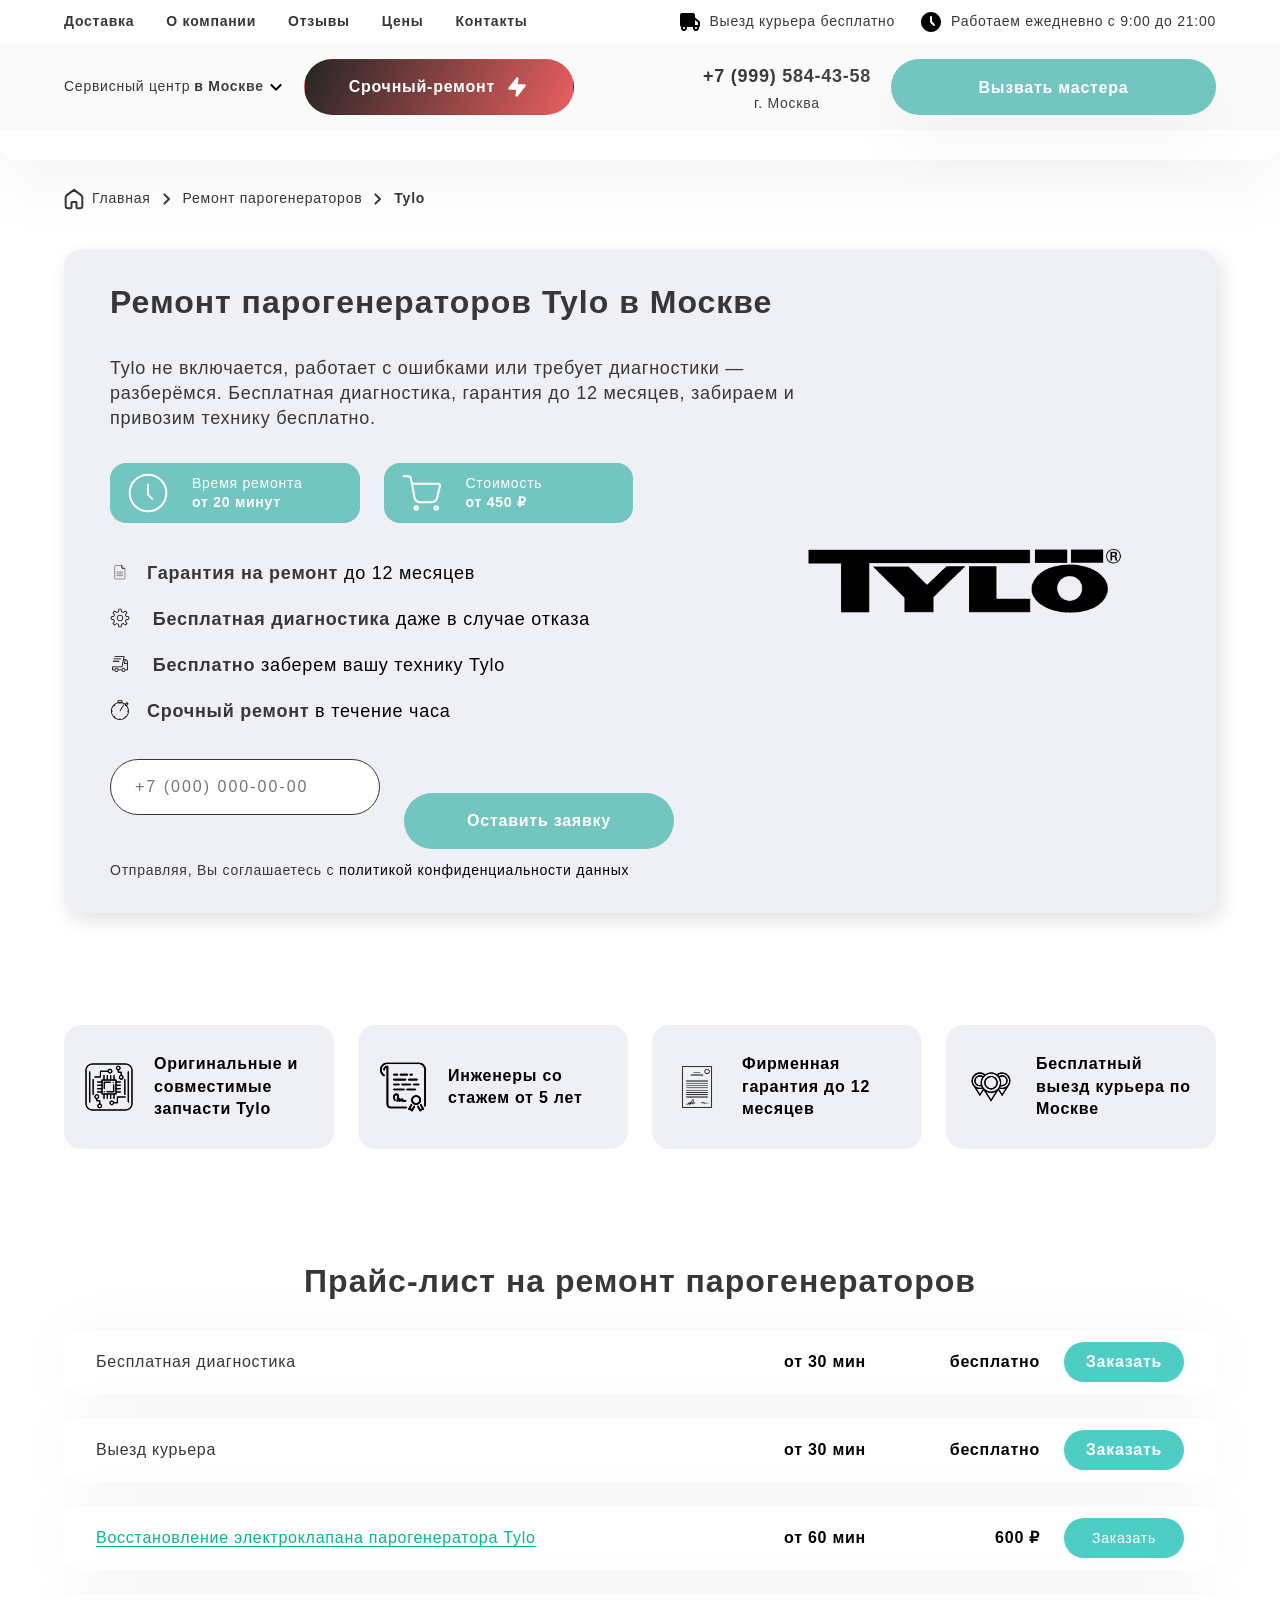
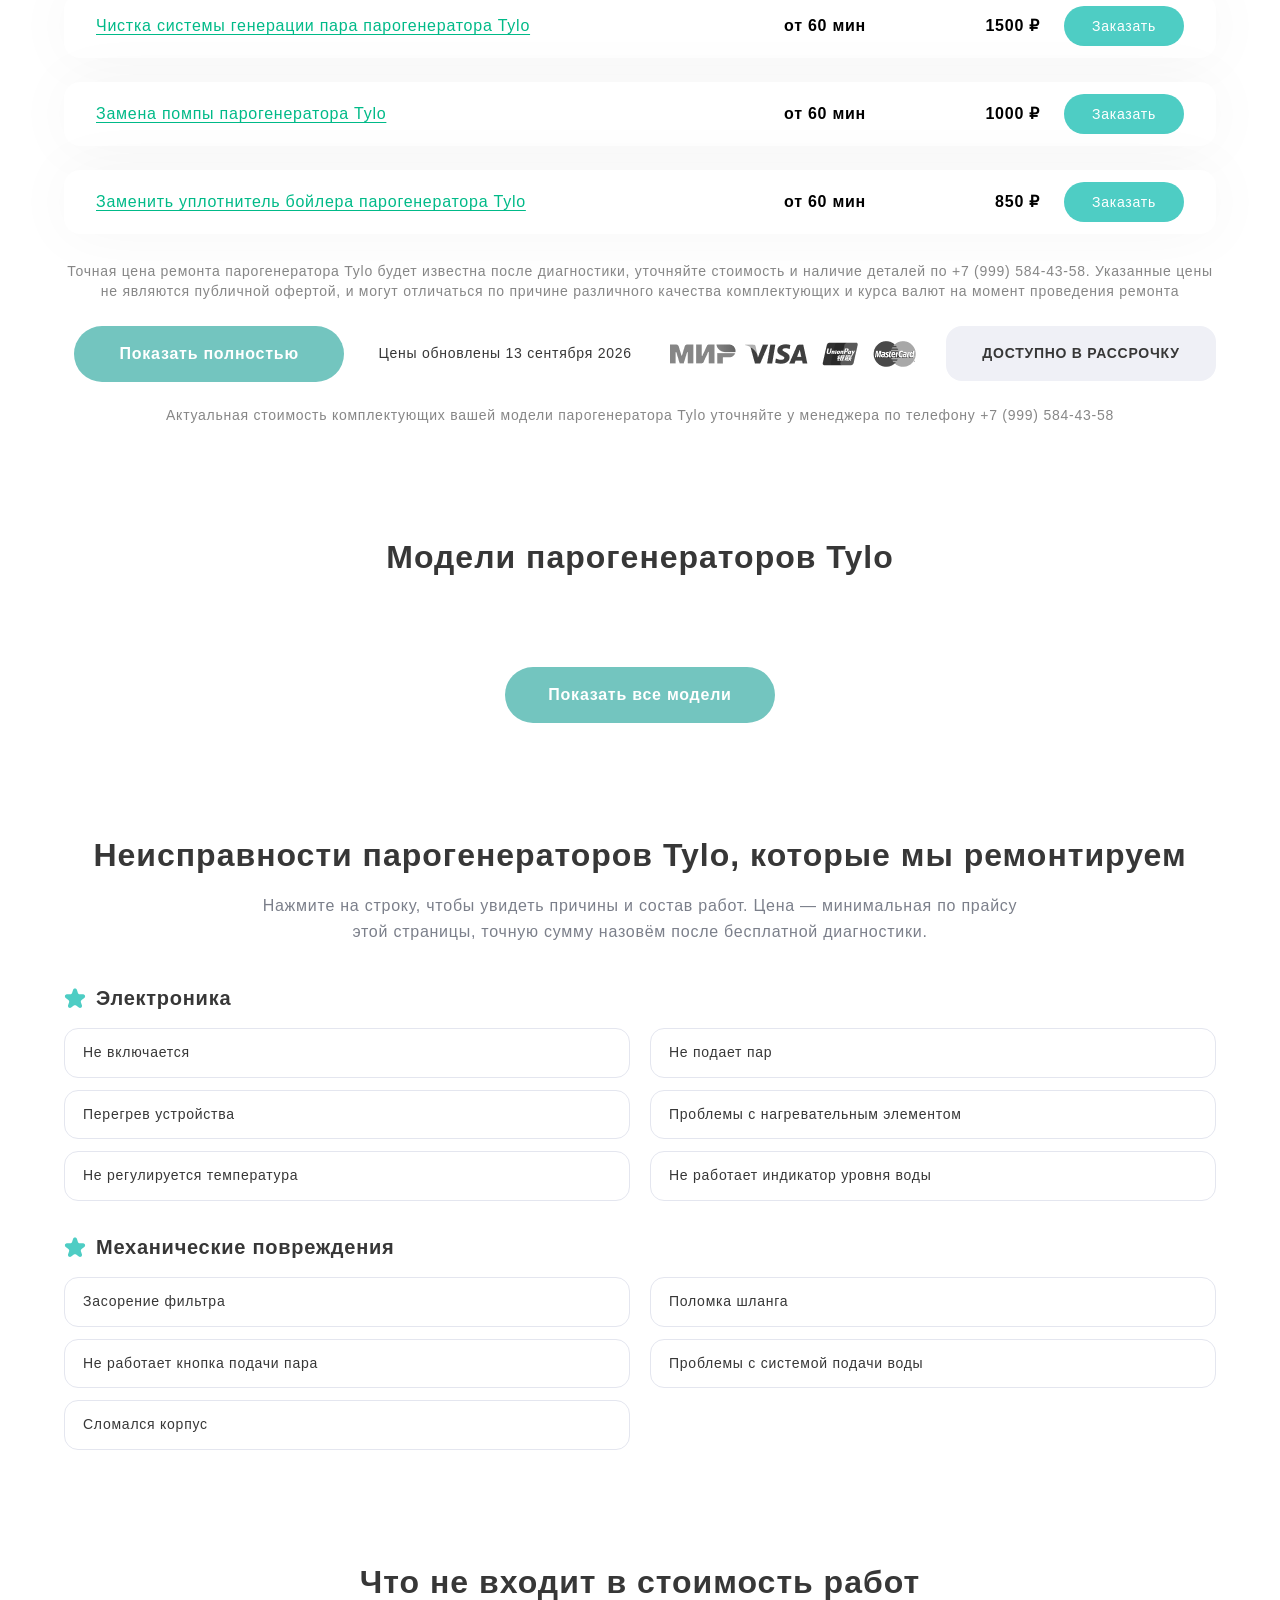
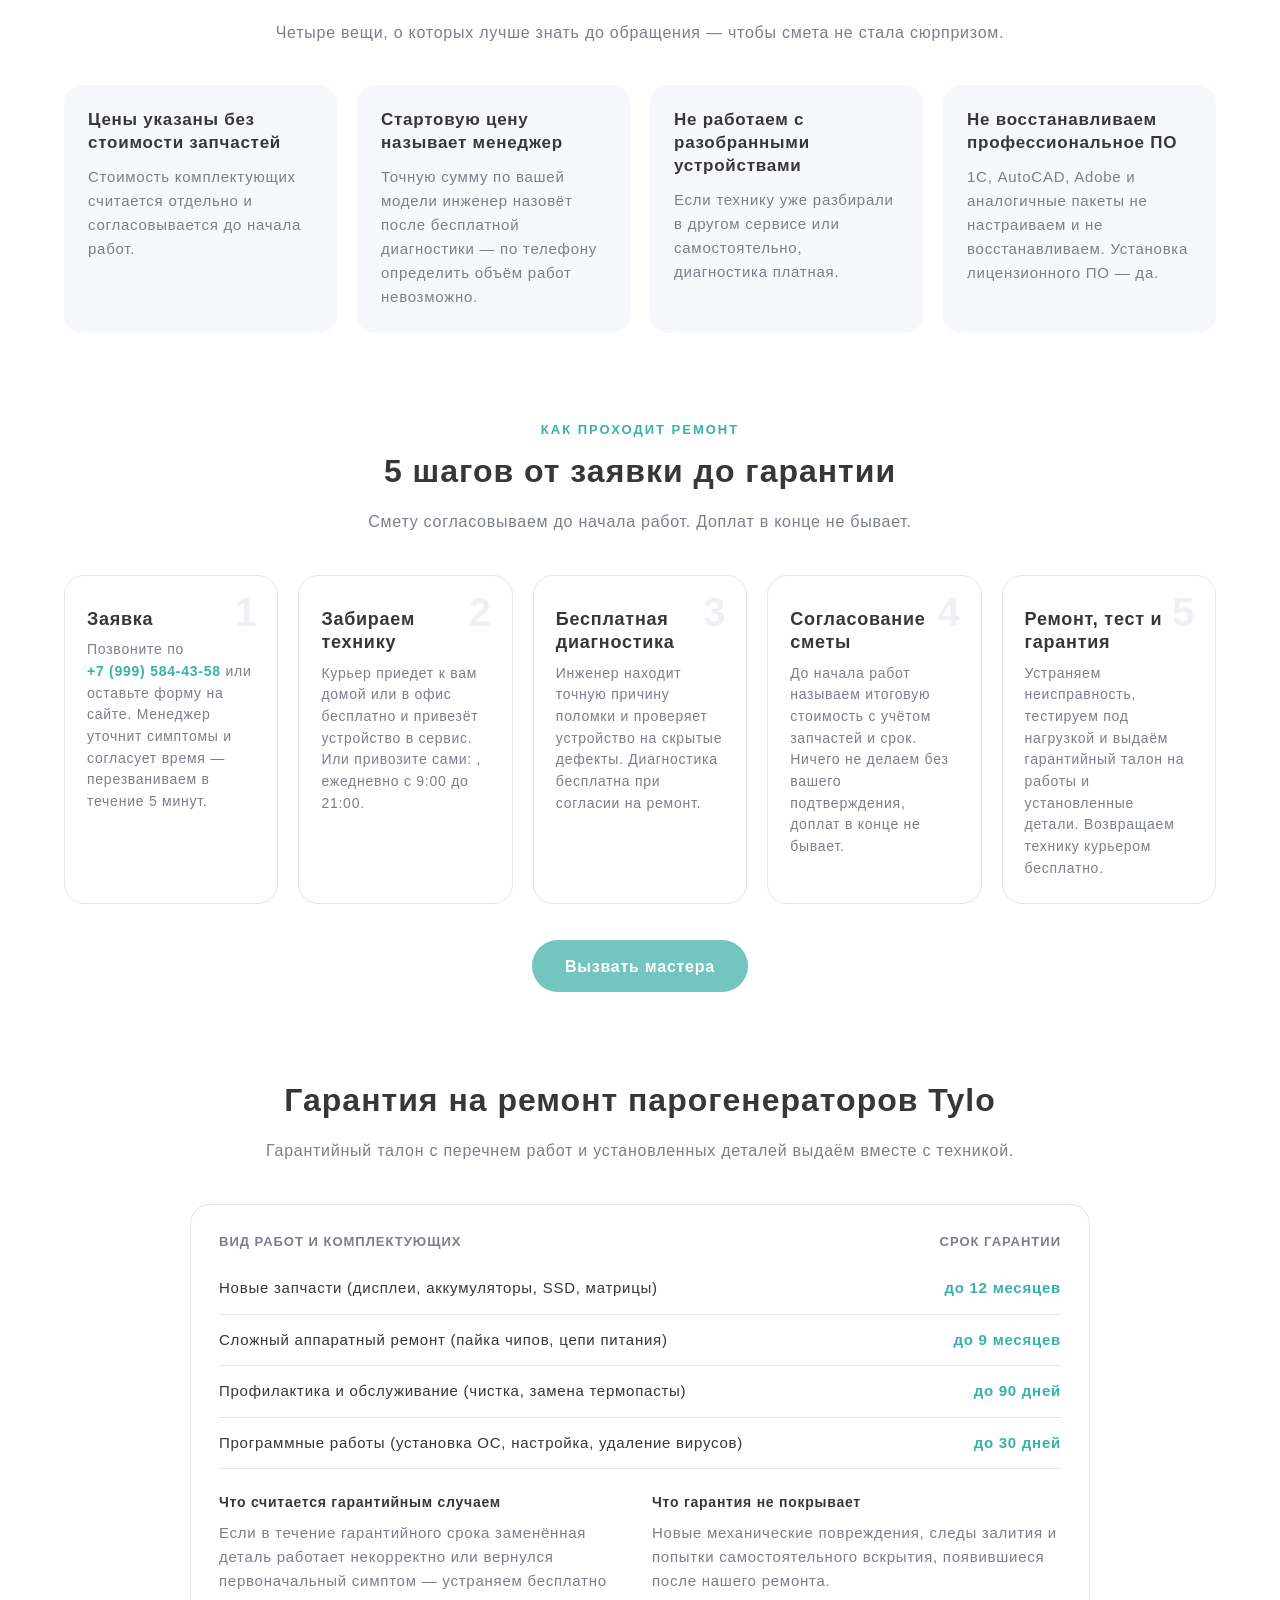
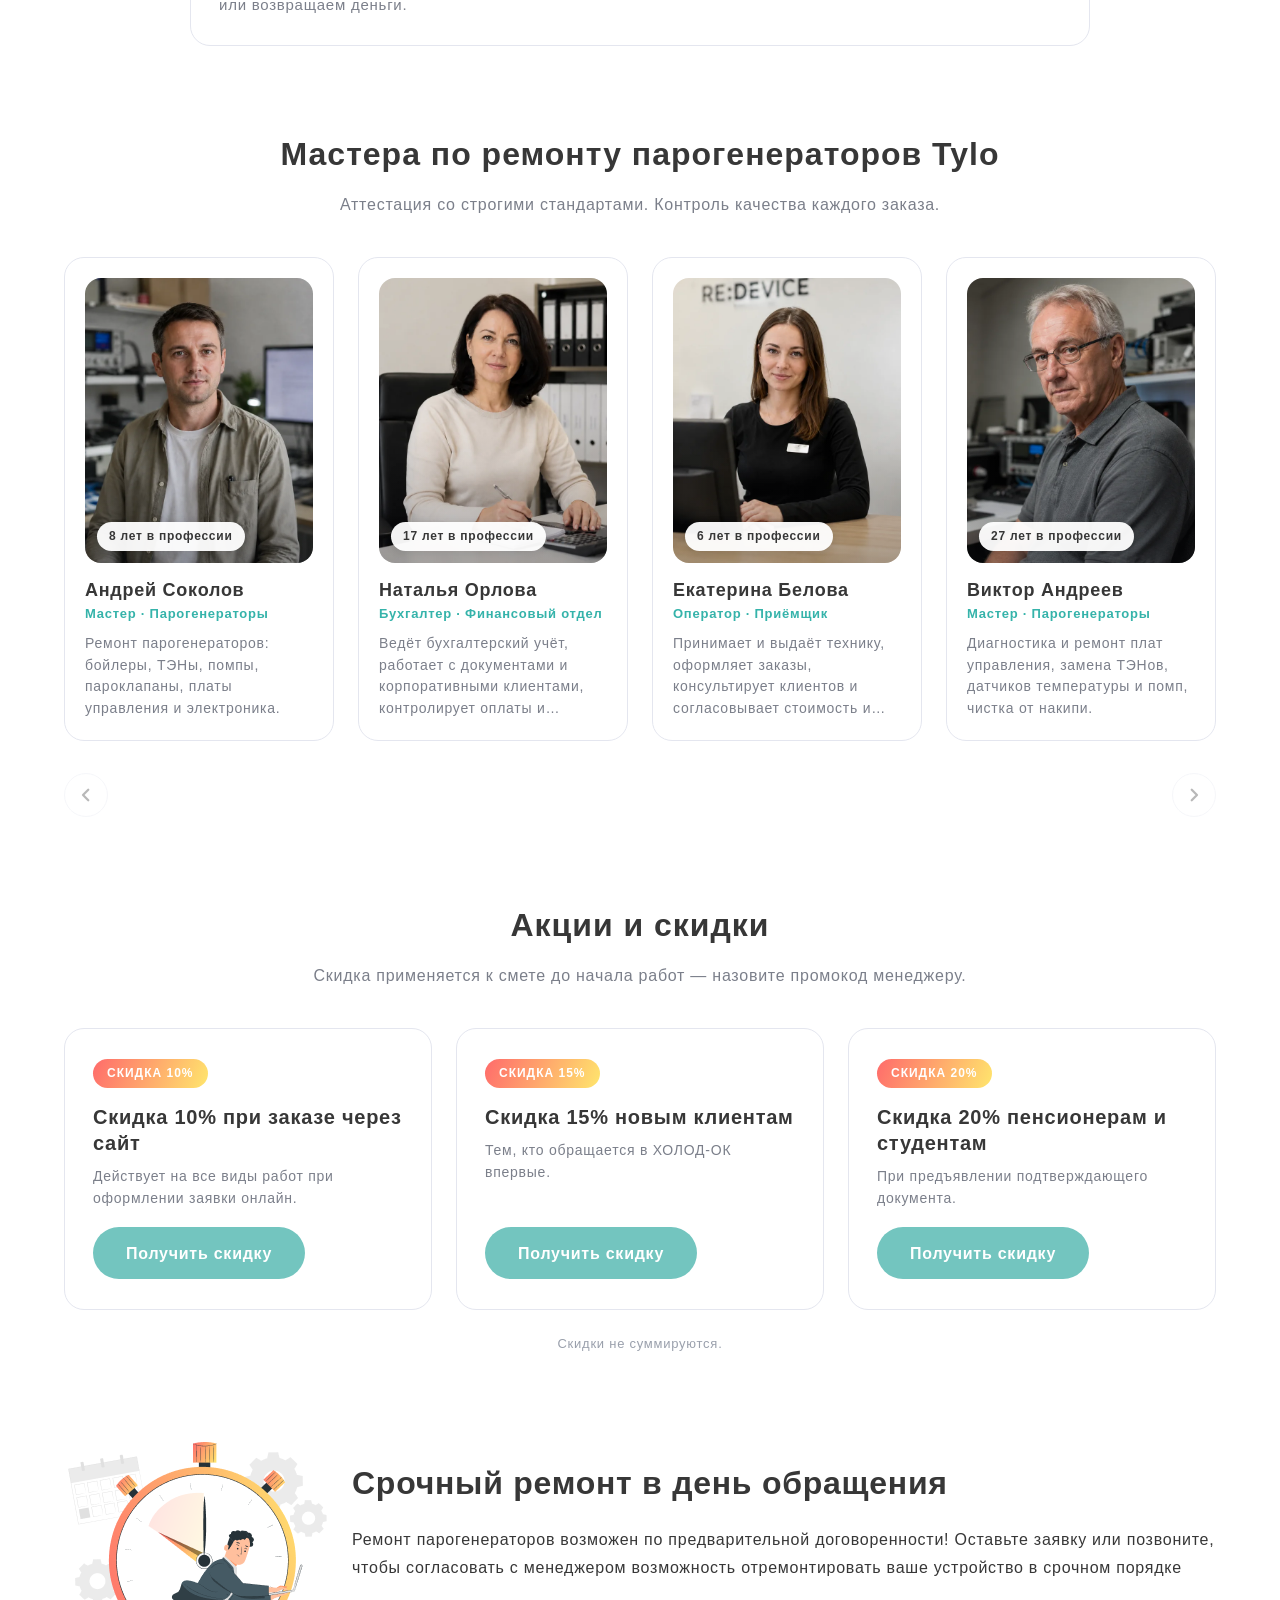
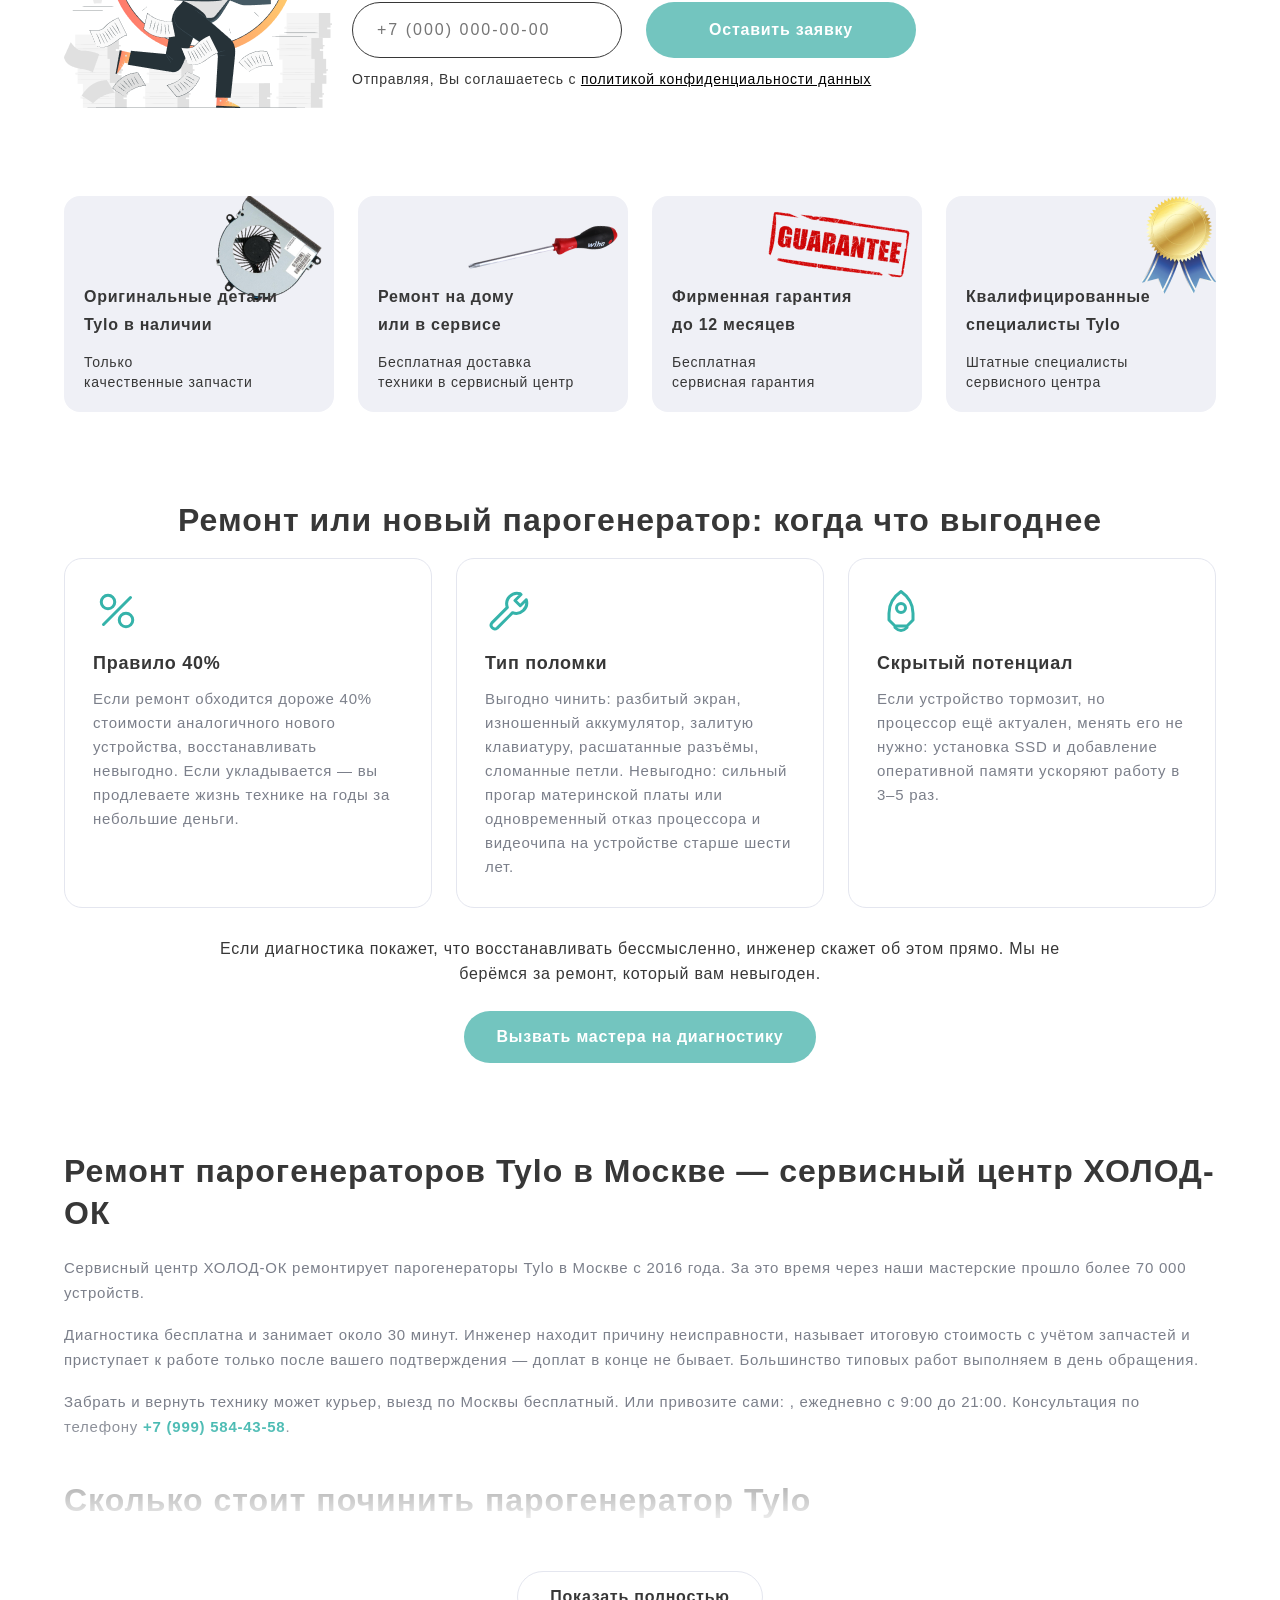
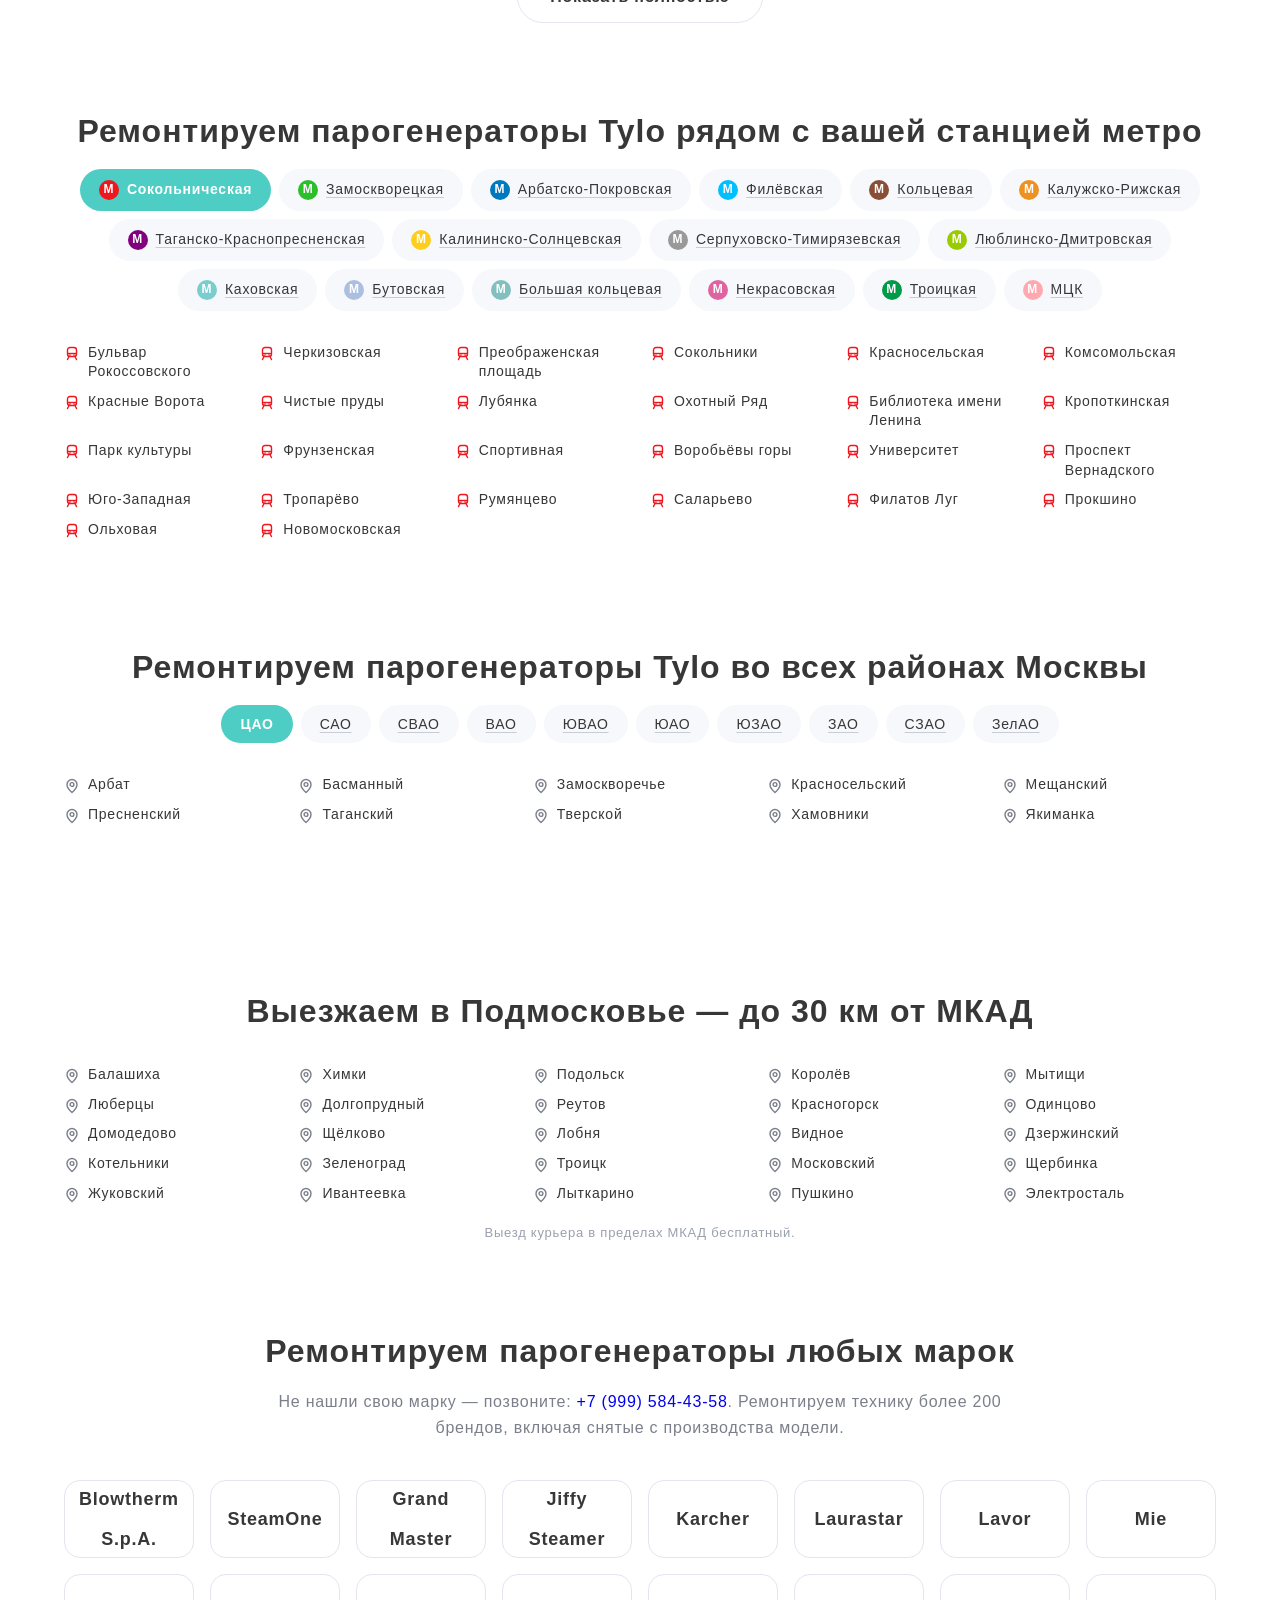
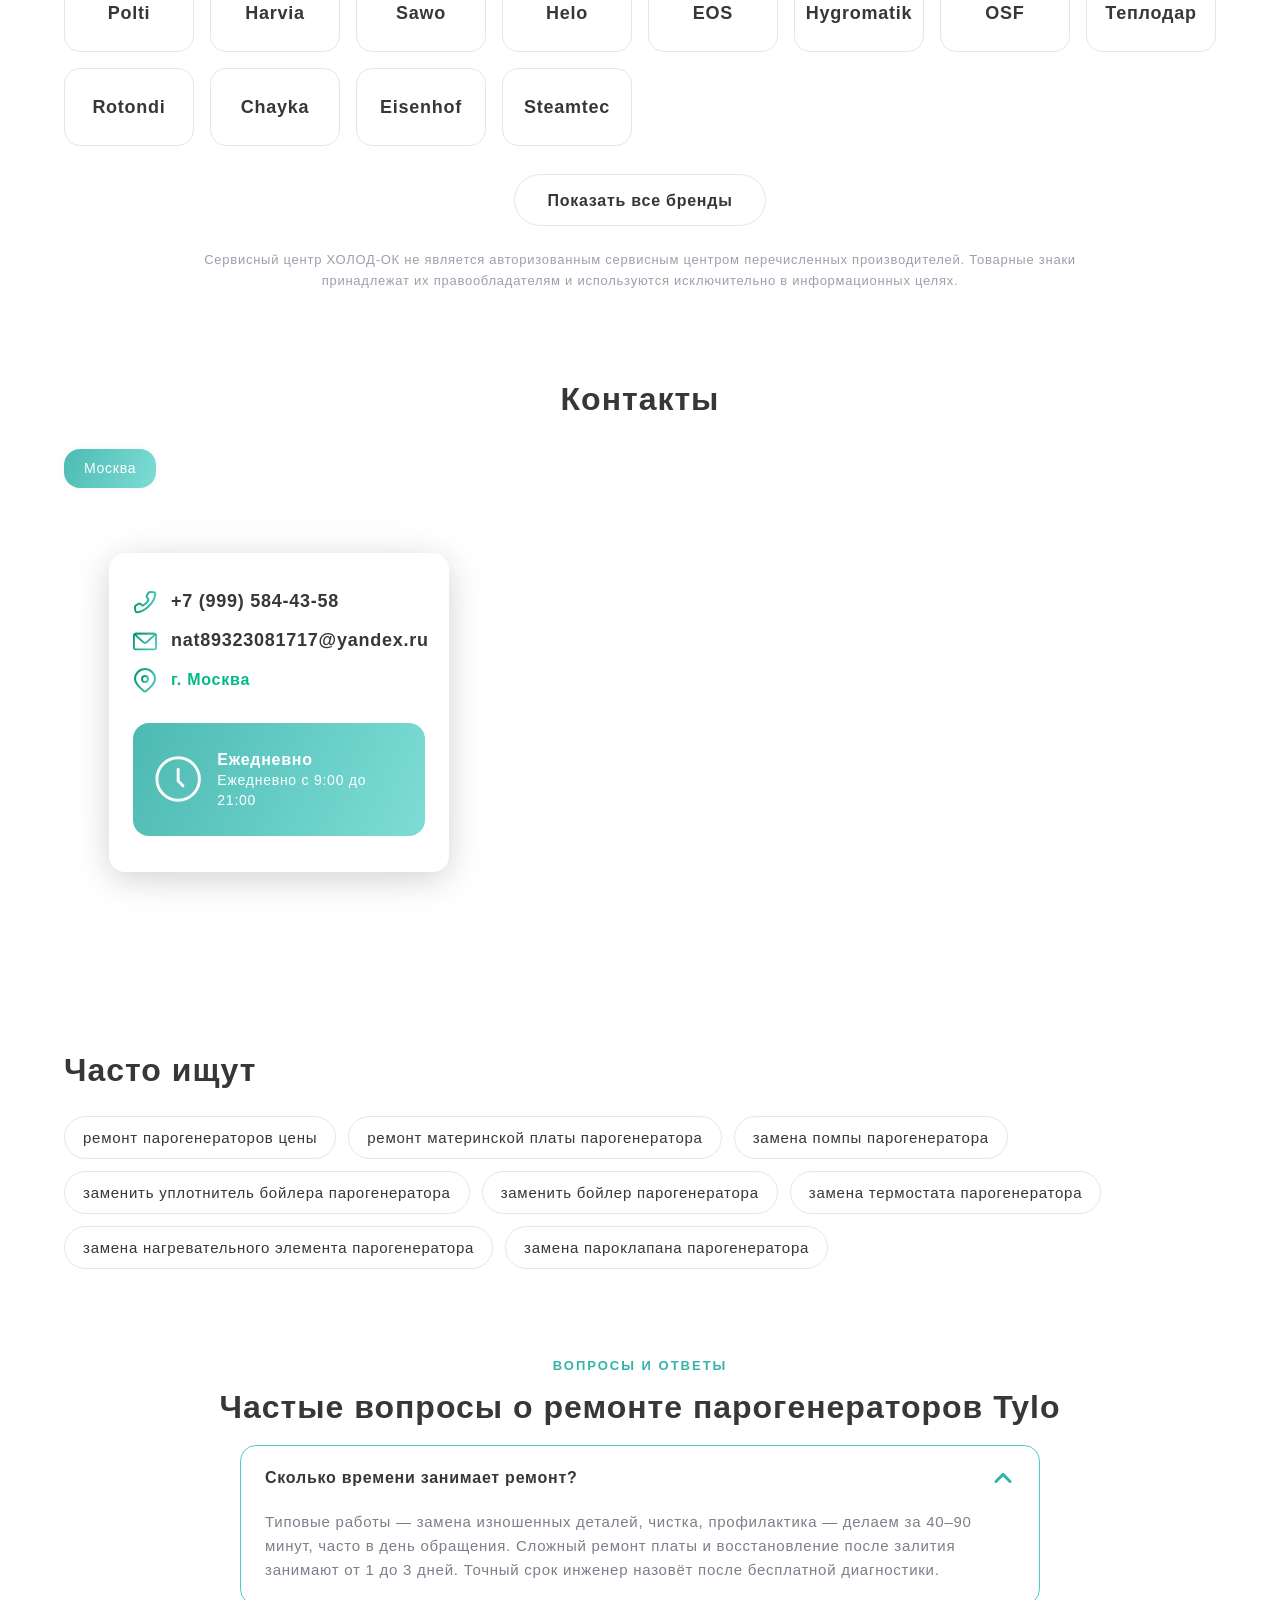
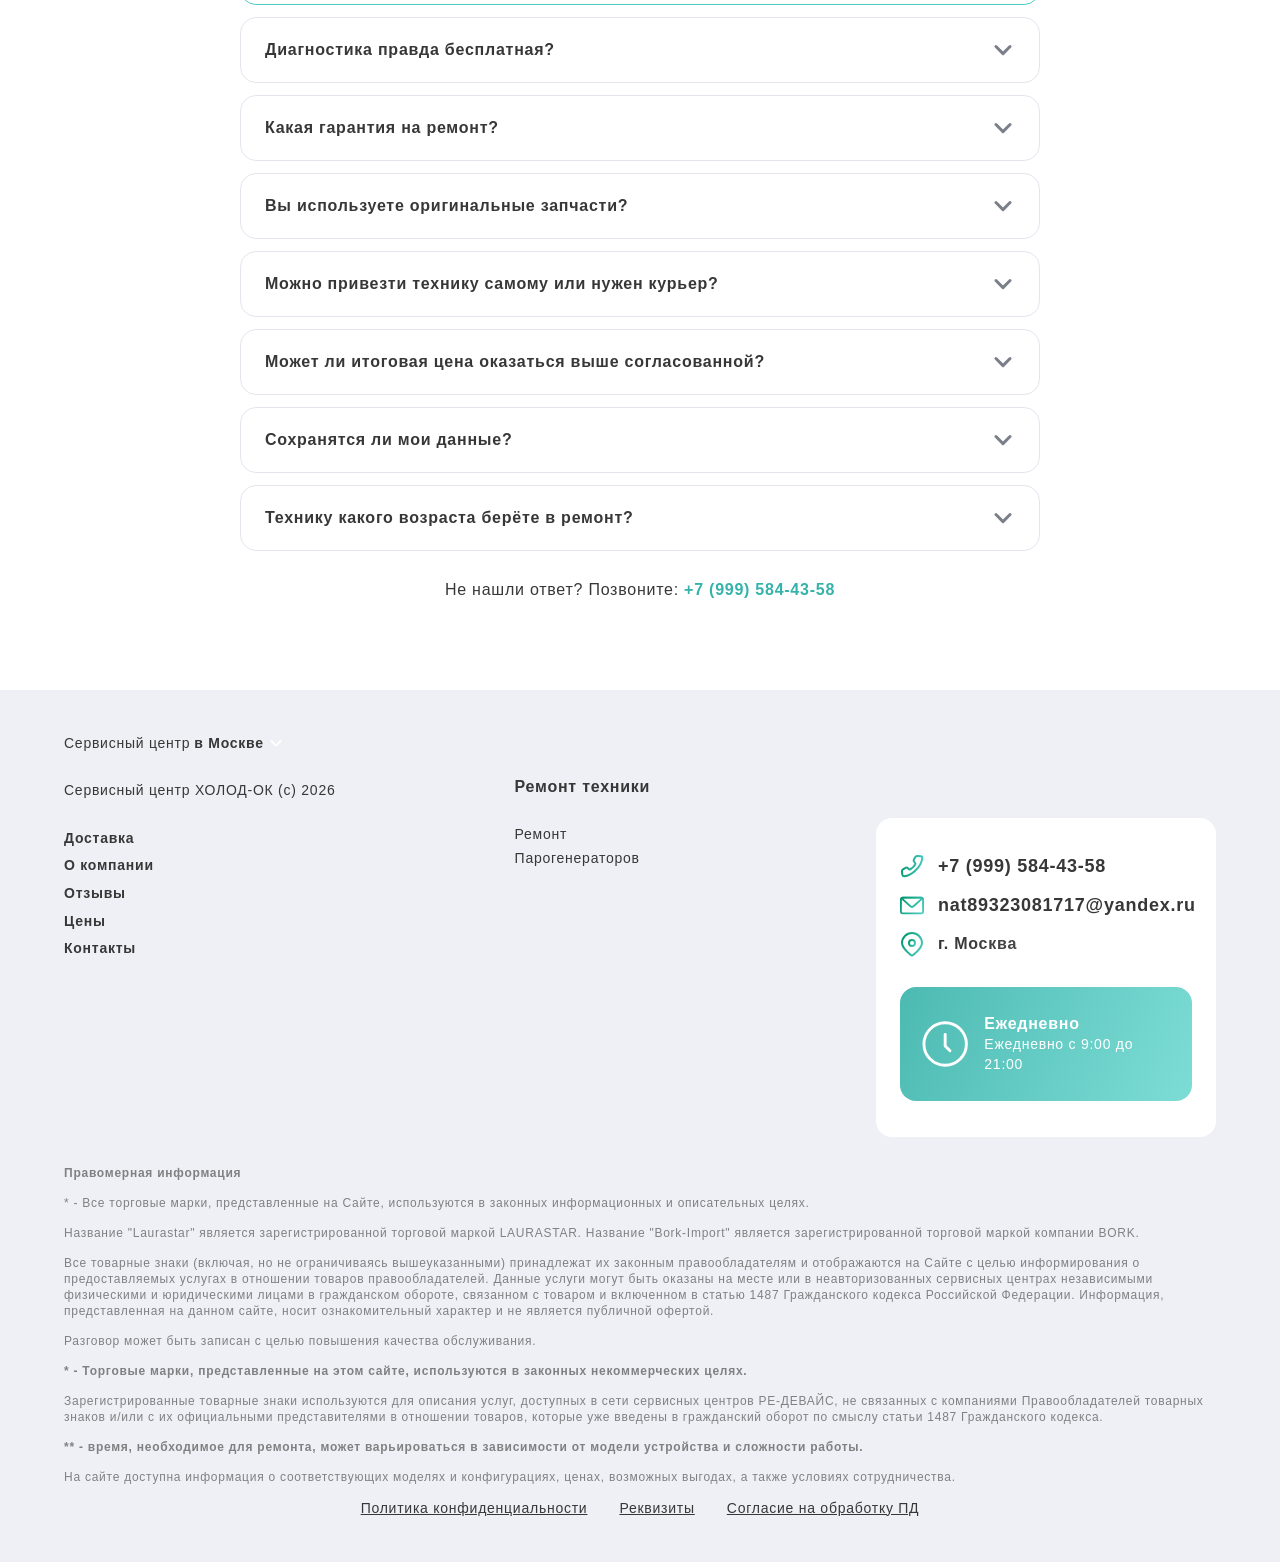
==== commit 67a5d692: "audit: fix city leftovers, empty links, duplicate phone id, header address" ====
--- a/docs/index.html
+++ b/docs/index.html
@@ -21,7 +21,7 @@
   <meta charset="utf-8">
   <meta name="viewport" content="width=device-width, initial-scale=1, maximum-scale=1">
 
-  <meta name="robots" content="follow, index, max-snippet:-1, max-video-preview:-1, max-image-preview:large" /><title>Ремонт парогенераторов Tylo в Москве | ХОЛОД-ОК специализированный сервисный центр по ремонту парогенераторов Tylo</title><meta name='description' content='Ремонт парогенераторов Tylo в Москве быстро и профессионально. Выдаем гарантию на ремонт и запчасть. Доставка курьером. Заказывайте ремонт парогенераторов Tylo в Москве в специализированном сервисном центре ХОЛОД-ОК.' /><link rel="preconnect" href="#"><link rel="dns-prefetch" href="#">          
+  <meta name="robots" content="follow, index, max-snippet:-1, max-video-preview:-1, max-image-preview:large" /><title>Ремонт парогенераторов Tylo в Москве | ХОЛОД-ОК специализированный сервисный центр по ремонту парогенераторов Tylo</title><meta name='description' content='Ремонт парогенераторов Tylo в Москве быстро и профессионально. Выдаем гарантию на ремонт и запчасть. Доставка курьером. Заказывайте ремонт парогенераторов Tylo в Москве в специализированном сервисном центре ХОЛОД-ОК.' />          
   <link rel="icon" type="image/x-icon" href="public/images/icons/favicon.png" />
   <link rel="stylesheet" href="https://cdn.jsdelivr.net/npm/swiper@10/swiper-bundle.min.css" />
 
@@ -87,19 +87,19 @@
             <nav class="header-nav">
         <ul class="text-14 w-600">
                       <li itemscope itemtype="https://schema.org/SiteNavigationElement">
-              <a class="text-14 darkgray w-600" itemprop="url" href="#"><span itemprop="name">Доставка</span></a>
+              <a class="text-14 darkgray w-600" itemprop="url" href="#steps"><span itemprop="name">Доставка</span></a>
             </li>
                       <li itemscope itemtype="https://schema.org/SiteNavigationElement">
-              <a class="text-14 darkgray w-600" itemprop="url" href="#"><span itemprop="name">О компании</span></a>
+              <a class="text-14 darkgray w-600" itemprop="url" href="#about"><span itemprop="name">О компании</span></a>
             </li>
                       <li itemscope itemtype="https://schema.org/SiteNavigationElement">
-              <a class="text-14 darkgray w-600" itemprop="url" href="#"><span itemprop="name">Отзывы</span></a>
+              <a class="text-14 darkgray w-600" itemprop="url" href="#reviews"><span itemprop="name">Отзывы</span></a>
             </li>
                       <li itemscope itemtype="https://schema.org/SiteNavigationElement">
-              <a class="text-14 darkgray w-600" itemprop="url" href="#"><span itemprop="name">Цены</span></a>
+              <a class="text-14 darkgray w-600" itemprop="url" href="#price"><span itemprop="name">Цены</span></a>
             </li>
                       <li itemscope itemtype="https://schema.org/SiteNavigationElement">
-              <a class="text-14 darkgray w-600" itemprop="url" href="#"><span itemprop="name">Контакты</span></a>
+              <a class="text-14 darkgray w-600" itemprop="url" href="#contacts"><span itemprop="name">Контакты</span></a>
             </li>
                   </ul>
       </nav>
@@ -138,32 +138,32 @@
             </svg>
             <div class="dropdown-content header">
                               <a href="index.html" class="text-14 w-500 Gray">Москва</a>
-                              <a href="#" class="text-14 w-500 Gray">Санкт-Петербург</a>
-                              <a href="#" class="text-14 w-500 Gray">Краснодар</a>
-                              <a href="#" class="text-14 w-500 Gray">Ростов-на-Дону</a>
-                              <a href="#" class="text-14 w-500 Gray">Нижний Новгород</a>
-                              <a href="#" class="text-14 w-500 Gray">Новосибирск</a>
-                              <a href="#" class="text-14 w-500 Gray">Челябинск</a>
-                              <a href="#" class="text-14 w-500 Gray">Екатеринбург</a>
-                              <a href="#" class="text-14 w-500 Gray">Казань</a>
-                              <a href="#" class="text-14 w-500 Gray">Уфа</a>
-                              <a href="#" class="text-14 w-500 Gray">Воронеж</a>
-                              <a href="#" class="text-14 w-500 Gray">Волгоград</a>
-                              <a href="#" class="text-14 w-500 Gray">Барнаул</a>
-                              <a href="#" class="text-14 w-500 Gray">Ижевск</a>
-                              <a href="#" class="text-14 w-500 Gray">Тольятти</a>
-                              <a href="#" class="text-14 w-500 Gray">Ярославль</a>
-                              <a href="#" class="text-14 w-500 Gray">Саратов</a>
-                              <a href="#" class="text-14 w-500 Gray">Хабаровск</a>
-                              <a href="#" class="text-14 w-500 Gray">Томск</a>
-                              <a href="#" class="text-14 w-500 Gray">Тюмень</a>
-                              <a href="#" class="text-14 w-500 Gray">Иркутск</a>
-                              <a href="#" class="text-14 w-500 Gray">Самара</a>
-                              <a href="#" class="text-14 w-500 Gray">Омск</a>
-                              <a href="#" class="text-14 w-500 Gray">Красноярск</a>
-                              <a href="#" class="text-14 w-500 Gray">Пермь</a>
-                              <a href="#" class="text-14 w-500 Gray">Ульяновск</a>
-                              <a href="#" class="text-14 w-500 Gray">Киров</a>
+                              
+                              
+                              
+                              
+                              
+                              
+                              
+                              
+                              
+                              
+                              
+                              
+                              
+                              
+                              
+                              
+                              
+                              
+                              
+                              
+                              
+                              
+                              
+                              
+                              
+                              
                           </div>
           </div>
         </div>
@@ -183,22 +183,7 @@
         </button>
         <div class="phone-block custom text-14 w-500">
           <a class="colored-text text-18 w-600" href="tel:+79995844358">+7 (999) 584-43-58</a>
-          <div class="address-block text-14 w-500">
-            <svg xmlns="http://www.w3.org/2000/svg" width="24" height="25" viewBox="0 0 24 25" fill="none">
-              <path d="M22 11C22 15.346 15.8077 20.9022 13.1687 23.0727C12.4838 23.636 11.5162 23.636 10.8313 23.0727C8.19234 20.9022 2 15.346 2 11C2 5.47715 6.47715 1 12 1C17.5228 1 22 5.47715 22 11Z" stroke="url(#paint0_linear_307_164)" stroke-width="2" />
-              <circle cx="12" cy="11" r="3" stroke="url(#paint1_linear_307_164)" stroke-width="2" />
-              <defs>
-                <linearGradient id="paint0_linear_307_164" x1="2" y1="1" x2="27.16" y2="10.9434" gradientUnits="userSpaceOnUse">
-                  <stop stop-color="#000" />
-                  <stop offset="1" stop-color="#000" />
-                </linearGradient>
-                <linearGradient id="paint1_linear_307_164" x1="9" y1="8" x2="16.2329" y2="11.2873" gradientUnits="userSpaceOnUse">
-                  <stop stop-color="#000" />
-                  <stop offset="1" stop-color="#000" />
-                </linearGradient>
-              </defs>
-            </svg>
-                       </div>
+          <div class="address-block text-14 w-500"><span class="colored-text">г. Москва</span></div>
           <span class="pc-none">Ежедневно с 9:00 до 21:00</span>
         </div>
         <button class="main-btn header open-popup">Вызвать мастера</button>
@@ -636,7 +621,7 @@
 
 
 
-    <section class="t74-steps t74-steps--brand block" itemscope itemtype="https://schema.org/HowTo">
+    <section id="steps" class="t74-steps t74-steps--brand block" itemscope itemtype="https://schema.org/HowTo">
         <div class="container">
             <div class="t74-suptitle">Как проходит ремонт</div>
             <h2 class="title-submain title_center t74-h2" itemprop="name">5 шагов от заявки до гарантии</h2>
@@ -737,7 +722,7 @@
 
 
 
-    <section class="t74-masters block">
+    <section id="about" class="t74-masters block">
         <div class="container">
             <h2 class="title-submain title_center t74-h2">
                 Мастера по ремонту парогенераторов Tylo            </h2>
@@ -921,7 +906,7 @@
                     <input type="hidden" name="title" value="Главная форма">
                     <div class="input-block">
                         <div class="input-block-name">
-                            <input name="your-tel" inputmode="tel" id="phone-main" type="text"
+                            <input name="your-tel" inputmode="tel" id="phone-main-2" type="text"
                                 class="white-inp white-inp-phone white-inp-phone-main" placeholder="+7 (000) 000-00-00">
 
                         </div>
@@ -1831,13 +1816,13 @@
                                     
                                     
                                     
-                                    <a href="#"
+                                    <a
                         class="t74-brands__item">
                         <div class="t74-brands__logo">
                             <span class="t74-brands__logo-text">Blowtherm S.p.A.</span>
                         </div>
                     </a>
-                                    <a href="#"
+                                    <a
                         class="t74-brands__item">
                         <div class="t74-brands__logo">
                             <span class="t74-brands__logo-text">SteamOne</span>
@@ -1850,34 +1835,34 @@
                                     
                                     
                                     
-                                    <a href="#"
+                                    <a
                         class="t74-brands__item">
                         <div class="t74-brands__logo">
                             <span class="t74-brands__logo-text">Grand Master</span>
                         </div>
                     </a>
                                     
-                                    <a href="#"
+                                    <a
                         class="t74-brands__item">
                         <div class="t74-brands__logo">
                             <span class="t74-brands__logo-text">Jiffy Steamer</span>
                         </div>
                     </a>
                                     
-                                    <a href="#"
+                                    <a
                         class="t74-brands__item">
                         <div class="t74-brands__logo">
                             <span class="t74-brands__logo-text">Karcher</span>
                         </div>
                     </a>
                                     
-                                    <a href="#"
+                                    <a
                         class="t74-brands__item">
                         <div class="t74-brands__logo">
                             <span class="t74-brands__logo-text">Laurastar</span>
                         </div>
                     </a>
-                                    <a href="#"
+                                    <a
                         class="t74-brands__item">
                         <div class="t74-brands__logo">
                             <span class="t74-brands__logo-text">Lavor</span>
@@ -1889,14 +1874,14 @@
                                     
                                     
                                     
-                                    <a href="#"
+                                    <a
                         class="t74-brands__item">
                         <div class="t74-brands__logo">
                             <span class="t74-brands__logo-text">Mie</span>
                         </div>
                     </a>
                                     
-                                    <a href="#"
+                                    <a
                         class="t74-brands__item">
                         <div class="t74-brands__logo">
                             <span class="t74-brands__logo-text">Polti</span>
@@ -1907,70 +1892,70 @@
                                     
                                     
                                     
-                                    <a href="#"
+                                    <a
                         class="t74-brands__item">
                         <div class="t74-brands__logo">
                             <span class="t74-brands__logo-text">Harvia</span>
                         </div>
                     </a>
                                     
-                                    <a href="#"
+                                    <a
                         class="t74-brands__item">
                         <div class="t74-brands__logo">
                             <span class="t74-brands__logo-text">Sawo</span>
                         </div>
                     </a>
-                                    <a href="#"
+                                    <a
                         class="t74-brands__item">
                         <div class="t74-brands__logo">
                             <span class="t74-brands__logo-text">Helo</span>
                         </div>
                     </a>
                                     
-                                    <a href="#"
+                                    <a
                         class="t74-brands__item">
                         <div class="t74-brands__logo">
                             <span class="t74-brands__logo-text">EOS</span>
                         </div>
                     </a>
-                                    <a href="#"
+                                    <a
                         class="t74-brands__item">
                         <div class="t74-brands__logo">
                             <span class="t74-brands__logo-text">Hygromatik</span>
                         </div>
                     </a>
-                                    <a href="#"
+                                    <a
                         class="t74-brands__item">
                         <div class="t74-brands__logo">
                             <span class="t74-brands__logo-text">OSF</span>
                         </div>
                     </a>
-                                    <a href="#"
+                                    <a
                         class="t74-brands__item">
                         <div class="t74-brands__logo">
                             <span class="t74-brands__logo-text">Теплодар</span>
                         </div>
                     </a>
-                                    <a href="#"
+                                    <a
                         class="t74-brands__item">
                         <div class="t74-brands__logo">
                             <span class="t74-brands__logo-text">Rotondi</span>
                         </div>
                     </a>
-                                    <a href="#"
+                                    <a
                         class="t74-brands__item">
                         <div class="t74-brands__logo">
                             <span class="t74-brands__logo-text">Chayka</span>
                         </div>
                     </a>
-                                    <a href="#"
+                                    <a
                         class="t74-brands__item">
                         <div class="t74-brands__logo">
                             <span class="t74-brands__logo-text">Eisenhof</span>
                         </div>
                     </a>
                                     
-                                    <a href="#"
+                                    <a
                         class="t74-brands__item">
                         <div class="t74-brands__logo">
                             <span class="t74-brands__logo-text">Steamtec</span>
@@ -1997,18 +1982,18 @@
     </section>
 
 
-<section class="map block ">
+<section id="contacts" class="map block ">
     <div class="container">
         <div class="map__inner p-76">
             <h2 class="map-title title_center mb-28 title-submain">Контакты</h2>
             
 <div class="other_city">
                 <div class="other_city-item active">Москва</div>
-                        <a href="#" class="other_city-item">Санкт-Петербург</a>
-                        <a href="#" class="other_city-item">Краснодар</a>
-                        <a href="#" class="other_city-item">Нижний Новгород</a>
-                        <a href="#" class="other_city-item">Новосибирск</a>
-                        <a href="#" class="other_city-item">Казань</a>
+                        
+                        
+                        
+                        
+                        
             </div>
 
 <div id="map" itemscope itemtype="https://schema.org/LocalBusiness"
@@ -2099,14 +2084,14 @@
         <div class="container">
             <h2 class="title-submain t74-search__title">Часто ищут</h2>
             <div class="t74-search__items">
-                                    <a class="t74-search__item" href="#">ремонт парогенераторов цены</a>
-                                    <a class="t74-search__item" href="#">ремонт материнской платы парогенератора</a>
-                                    <a class="t74-search__item" href="#">замена помпы парогенератора</a>
-                                    <a class="t74-search__item" href="#">заменить уплотнитель бойлера парогенератора</a>
-                                    <a class="t74-search__item" href="#">заменить бойлер парогенератора</a>
-                                    <a class="t74-search__item" href="#">замена термостата парогенератора</a>
-                                    <a class="t74-search__item" href="#">замена нагревательного элемента парогенератора</a>
-                                    <a class="t74-search__item" href="#">замена пароклапана парогенератора</a>
+                                    <a class="t74-search__item" href="#price">ремонт парогенераторов цены</a>
+                                    <a class="t74-search__item" href="#price">ремонт материнской платы парогенератора</a>
+                                    <a class="t74-search__item" href="#price">замена помпы парогенератора</a>
+                                    <a class="t74-search__item" href="#price">заменить уплотнитель бойлера парогенератора</a>
+                                    <a class="t74-search__item" href="#price">заменить бойлер парогенератора</a>
+                                    <a class="t74-search__item" href="#price">замена термостата парогенератора</a>
+                                    <a class="t74-search__item" href="#price">замена нагревательного элемента парогенератора</a>
+                                    <a class="t74-search__item" href="#price">замена пароклапана парогенератора</a>
                             </div>
         </div>
     </section>
@@ -2292,32 +2277,32 @@
             </svg>
             <div class="dropdown-content footer">
                               <a href="index.html" class="text-14 w-500 Gray">Москва</a>
-                              <a href="#" class="text-14 w-500 Gray">Санкт-Петербург</a>
-                              <a href="#" class="text-14 w-500 Gray">Краснодар</a>
-                              <a href="#" class="text-14 w-500 Gray">Ростов-на-Дону</a>
-                              <a href="#" class="text-14 w-500 Gray">Нижний Новгород</a>
-                              <a href="#" class="text-14 w-500 Gray">Новосибирск</a>
-                              <a href="#" class="text-14 w-500 Gray">Челябинск</a>
-                              <a href="#" class="text-14 w-500 Gray">Екатеринбург</a>
-                              <a href="#" class="text-14 w-500 Gray">Казань</a>
-                              <a href="#" class="text-14 w-500 Gray">Уфа</a>
-                              <a href="#" class="text-14 w-500 Gray">Воронеж</a>
-                              <a href="#" class="text-14 w-500 Gray">Волгоград</a>
-                              <a href="#" class="text-14 w-500 Gray">Барнаул</a>
-                              <a href="#" class="text-14 w-500 Gray">Ижевск</a>
-                              <a href="#" class="text-14 w-500 Gray">Тольятти</a>
-                              <a href="#" class="text-14 w-500 Gray">Ярославль</a>
-                              <a href="#" class="text-14 w-500 Gray">Саратов</a>
-                              <a href="#" class="text-14 w-500 Gray">Хабаровск</a>
-                              <a href="#" class="text-14 w-500 Gray">Томск</a>
-                              <a href="#" class="text-14 w-500 Gray">Тюмень</a>
-                              <a href="#" class="text-14 w-500 Gray">Иркутск</a>
-                              <a href="#" class="text-14 w-500 Gray">Самара</a>
-                              <a href="#" class="text-14 w-500 Gray">Омск</a>
-                              <a href="#" class="text-14 w-500 Gray">Красноярск</a>
-                              <a href="#" class="text-14 w-500 Gray">Пермь</a>
-                              <a href="#" class="text-14 w-500 Gray">Ульяновск</a>
-                              <a href="#" class="text-14 w-500 Gray">Киров</a>
+                              
+                              
+                              
+                              
+                              
+                              
+                              
+                              
+                              
+                              
+                              
+                              
+                              
+                              
+                              
+                              
+                              
+                              
+                              
+                              
+                              
+                              
+                              
+                              
+                              
+                              
               
             </div>
           </div>
@@ -2334,19 +2319,19 @@
         <nav class="footer-left-menu white">
                     <ul class="text-14 w-600">
                           <li itemscope itemtype="https://schema.org/SiteNavigationElement">
-                <a class="text-14 white w-600" itemprop="url" href="#"><span itemprop="name">Доставка</span></a>
+                <a class="text-14 white w-600" itemprop="url" href="#steps"><span itemprop="name">Доставка</span></a>
               </li>
                           <li itemscope itemtype="https://schema.org/SiteNavigationElement">
-                <a class="text-14 white w-600" itemprop="url" href="#"><span itemprop="name">О компании</span></a>
+                <a class="text-14 white w-600" itemprop="url" href="#about"><span itemprop="name">О компании</span></a>
               </li>
                           <li itemscope itemtype="https://schema.org/SiteNavigationElement">
-                <a class="text-14 white w-600" itemprop="url" href="#"><span itemprop="name">Отзывы</span></a>
+                <a class="text-14 white w-600" itemprop="url" href="#reviews"><span itemprop="name">Отзывы</span></a>
               </li>
                           <li itemscope itemtype="https://schema.org/SiteNavigationElement">
-                <a class="text-14 white w-600" itemprop="url" href="#"><span itemprop="name">Цены</span></a>
+                <a class="text-14 white w-600" itemprop="url" href="#price"><span itemprop="name">Цены</span></a>
               </li>
                           <li itemscope itemtype="https://schema.org/SiteNavigationElement">
-                <a class="text-14 white w-600" itemprop="url" href="#"><span itemprop="name">Контакты</span></a>
+                <a class="text-14 white w-600" itemprop="url" href="#contacts"><span itemprop="name">Контакты</span></a>
               </li>
                           
                       </ul>
@@ -2385,7 +2370,7 @@
 
                 
                 <li>
-                  <a class="white text-14 w-500" href="#">Ремонт
+                  <a class="white text-14 w-500" href="index.html">Ремонт
                     Парогенераторов</a>
                 </li>
 
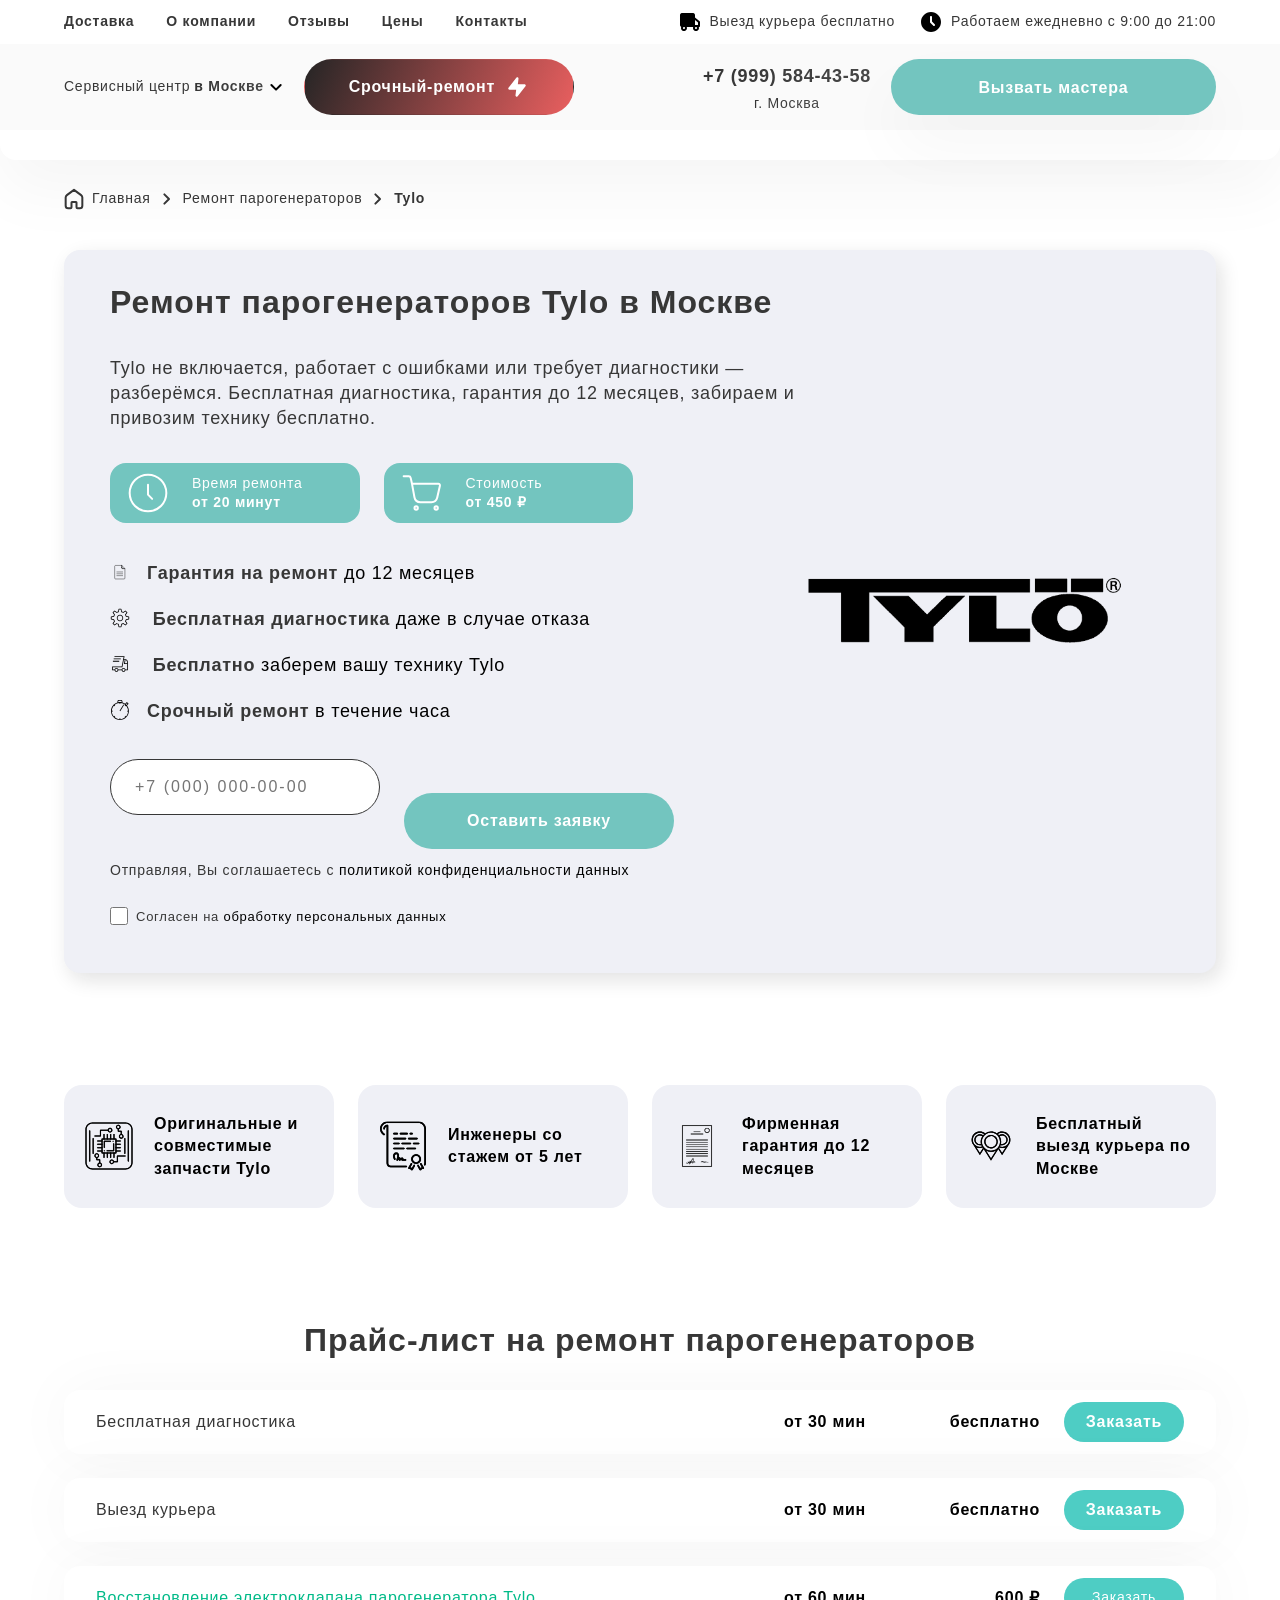
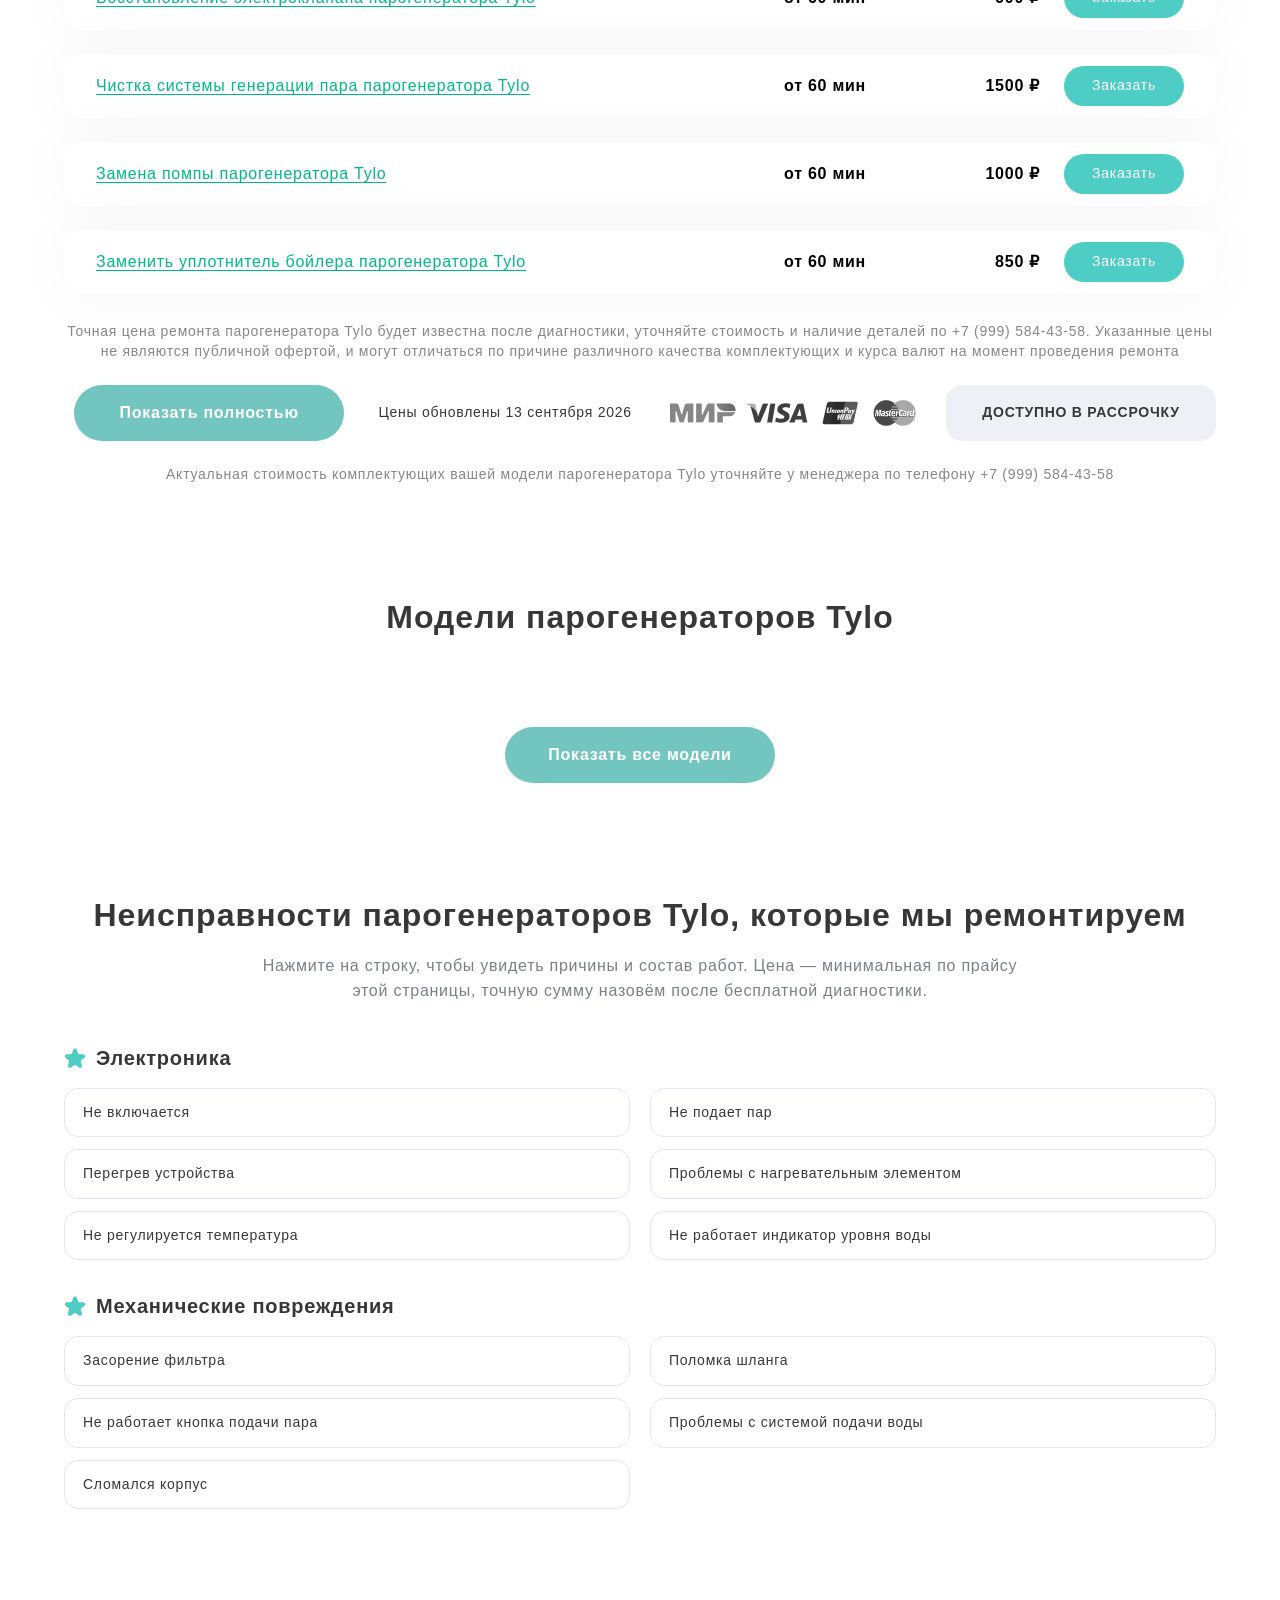
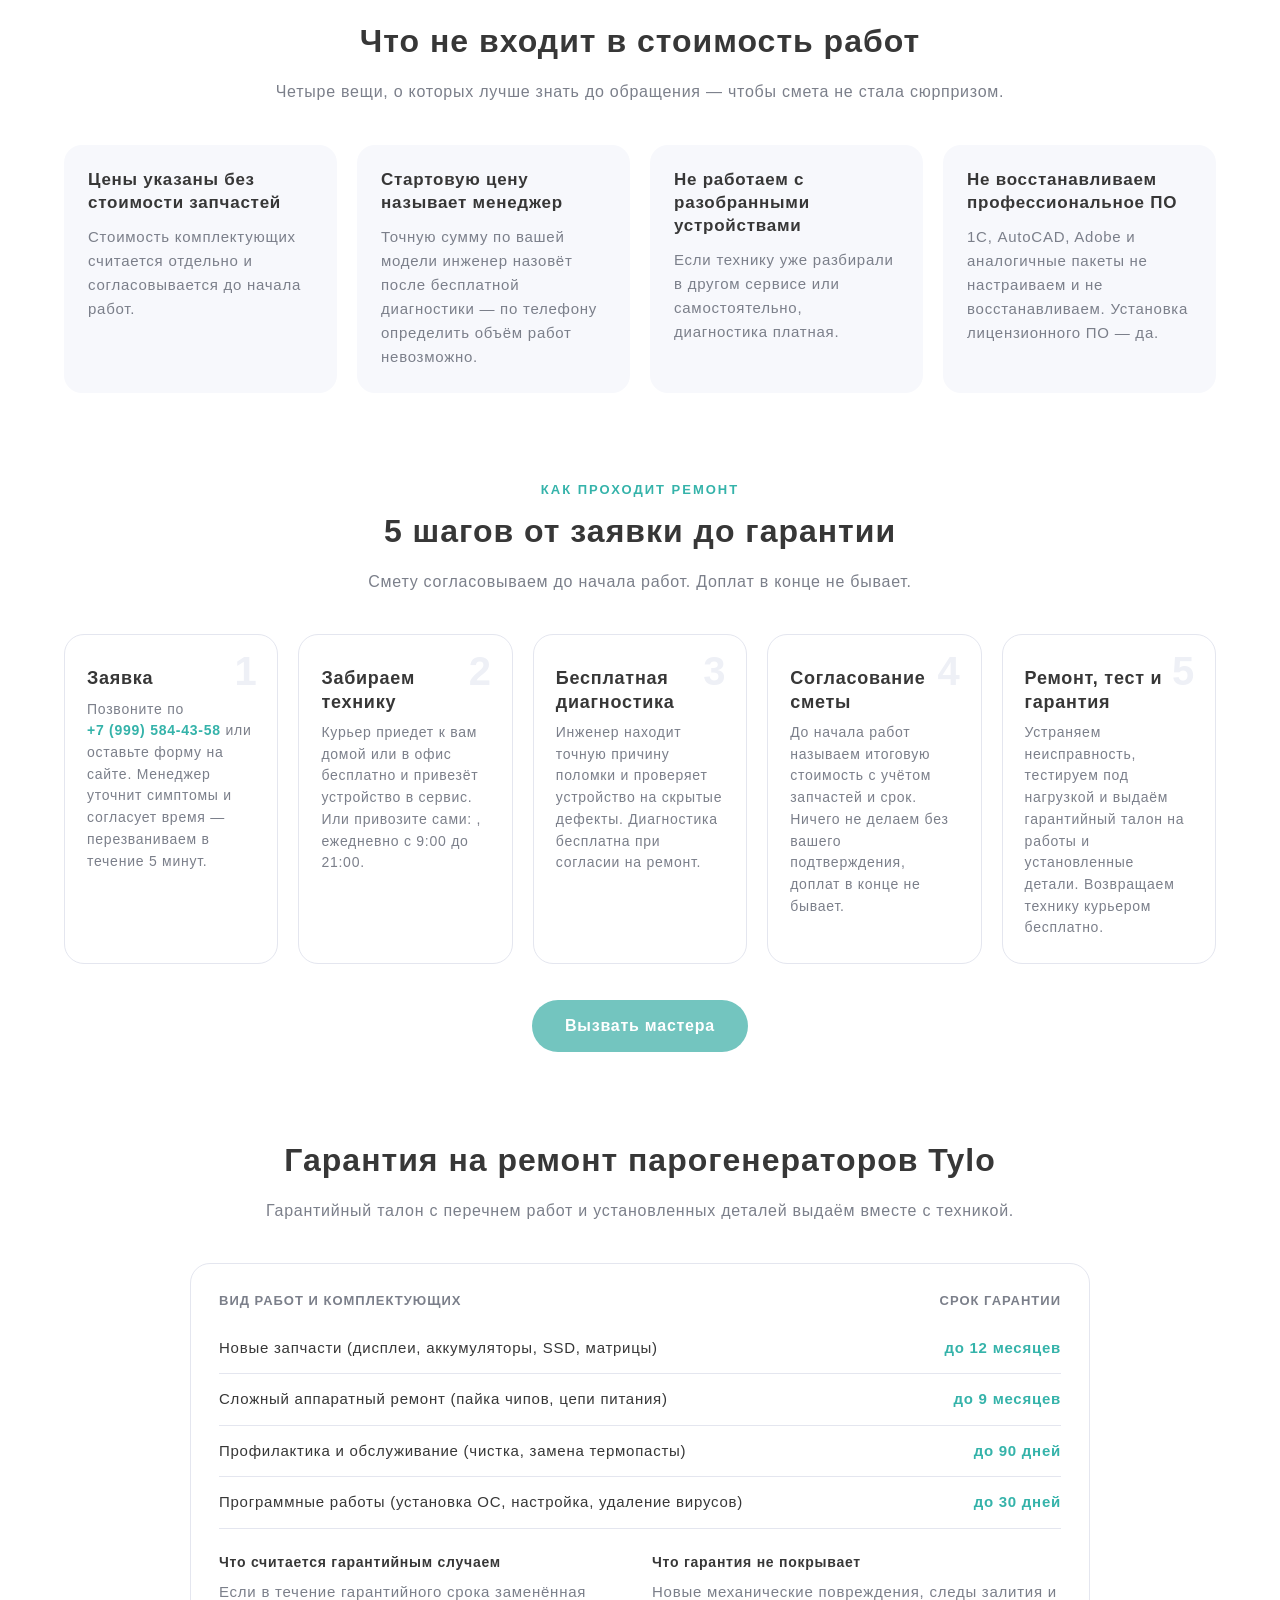
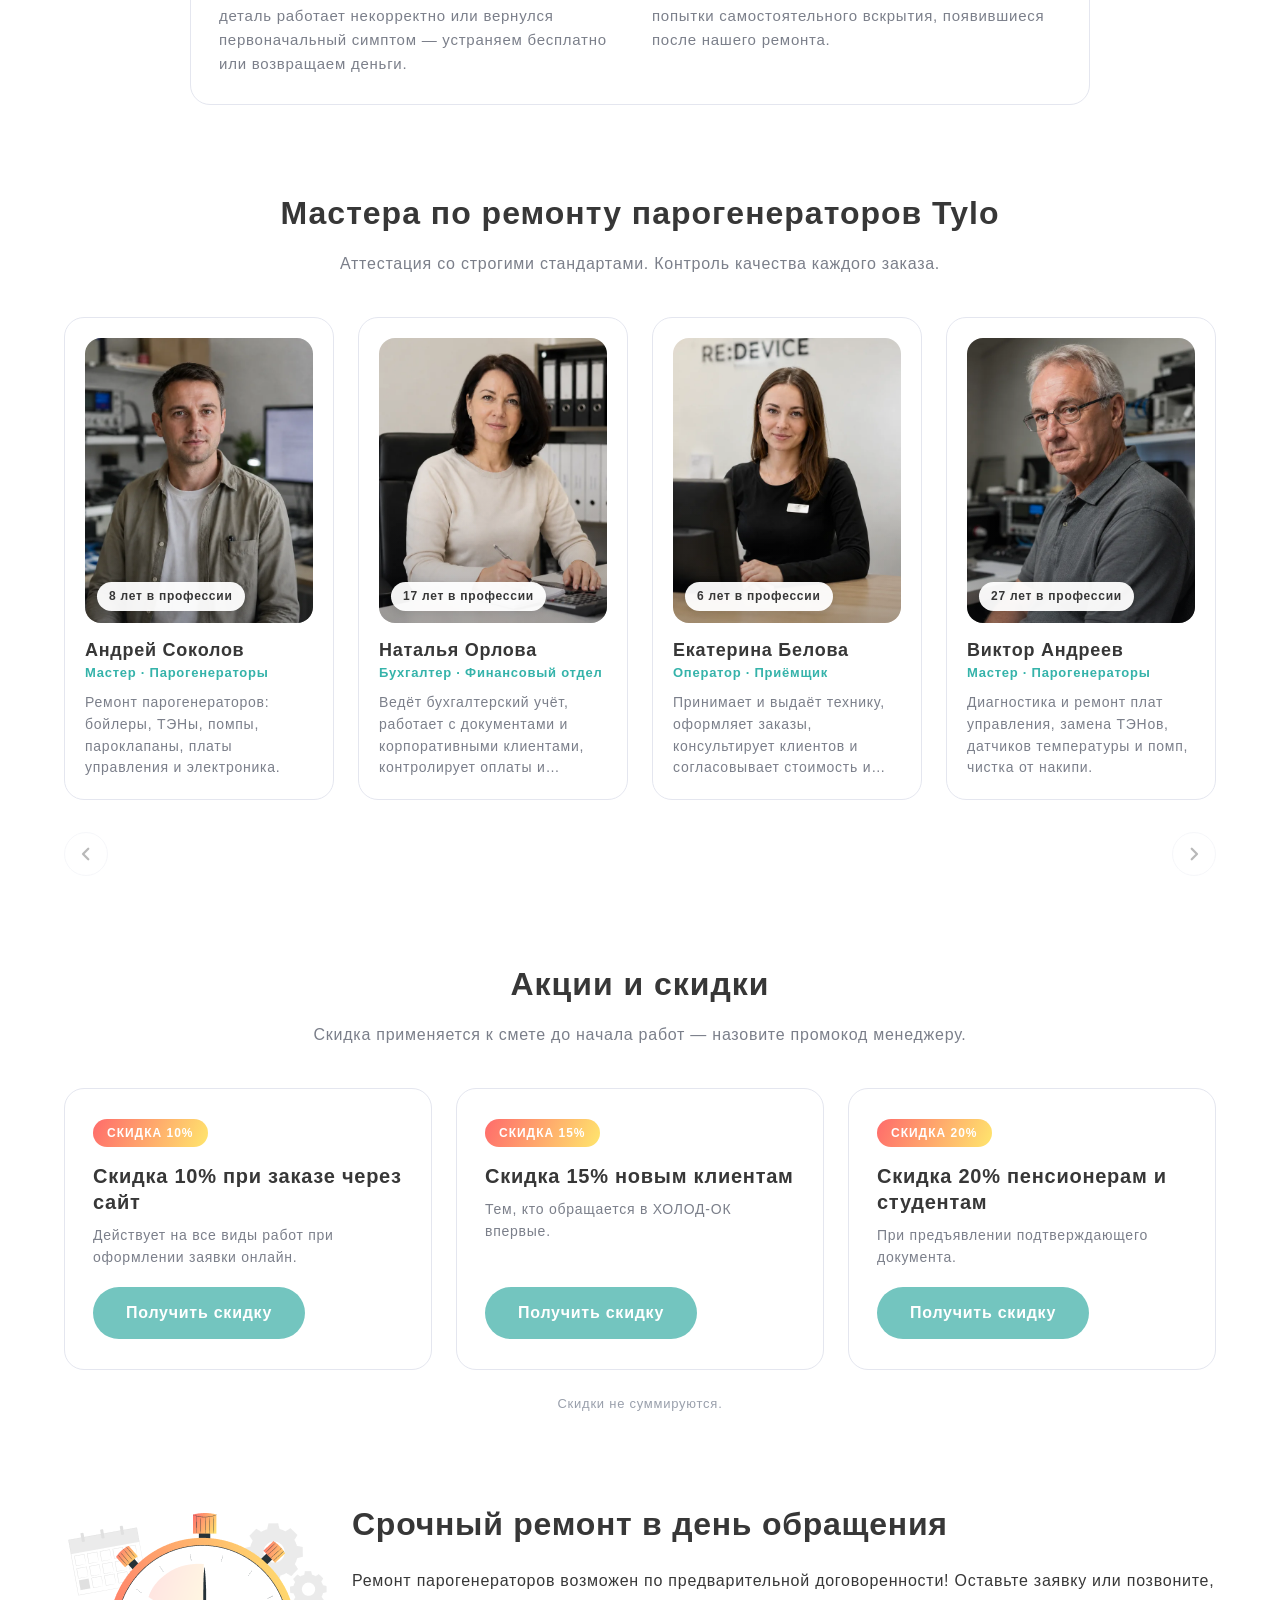
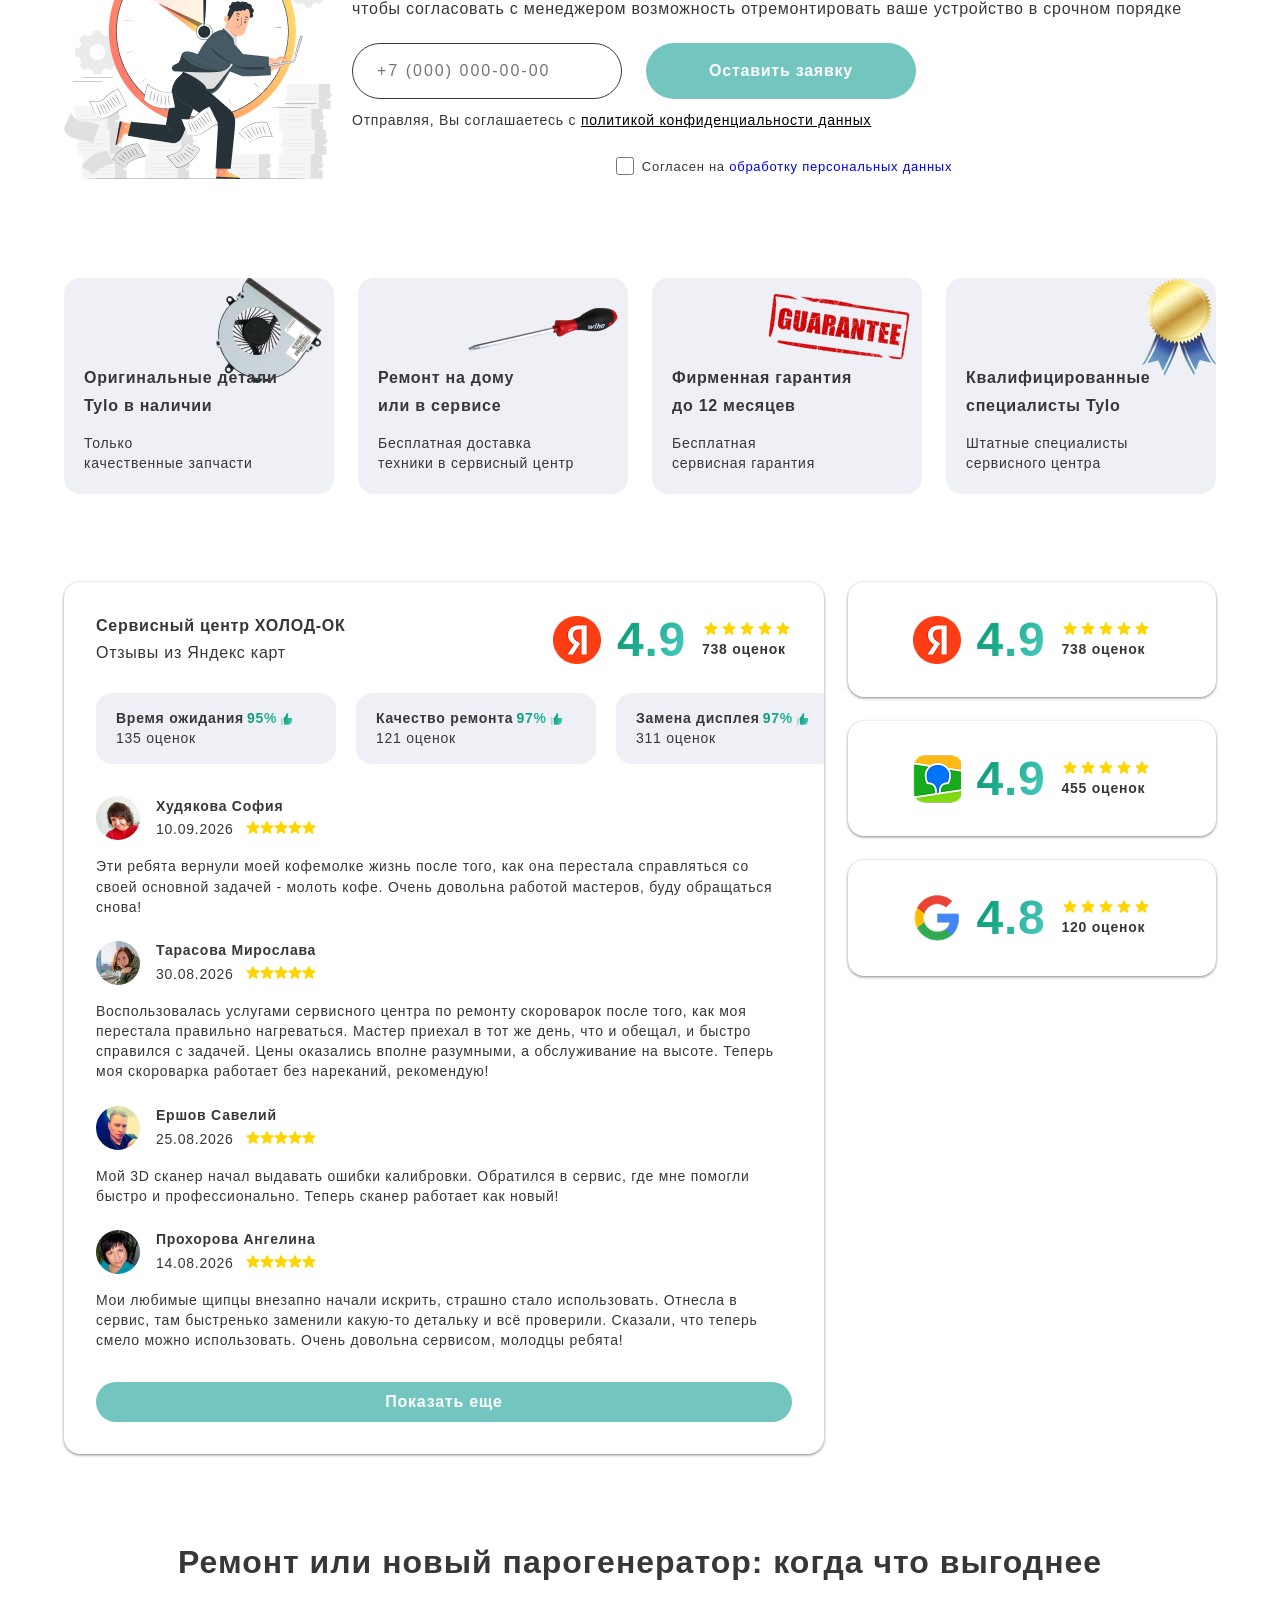
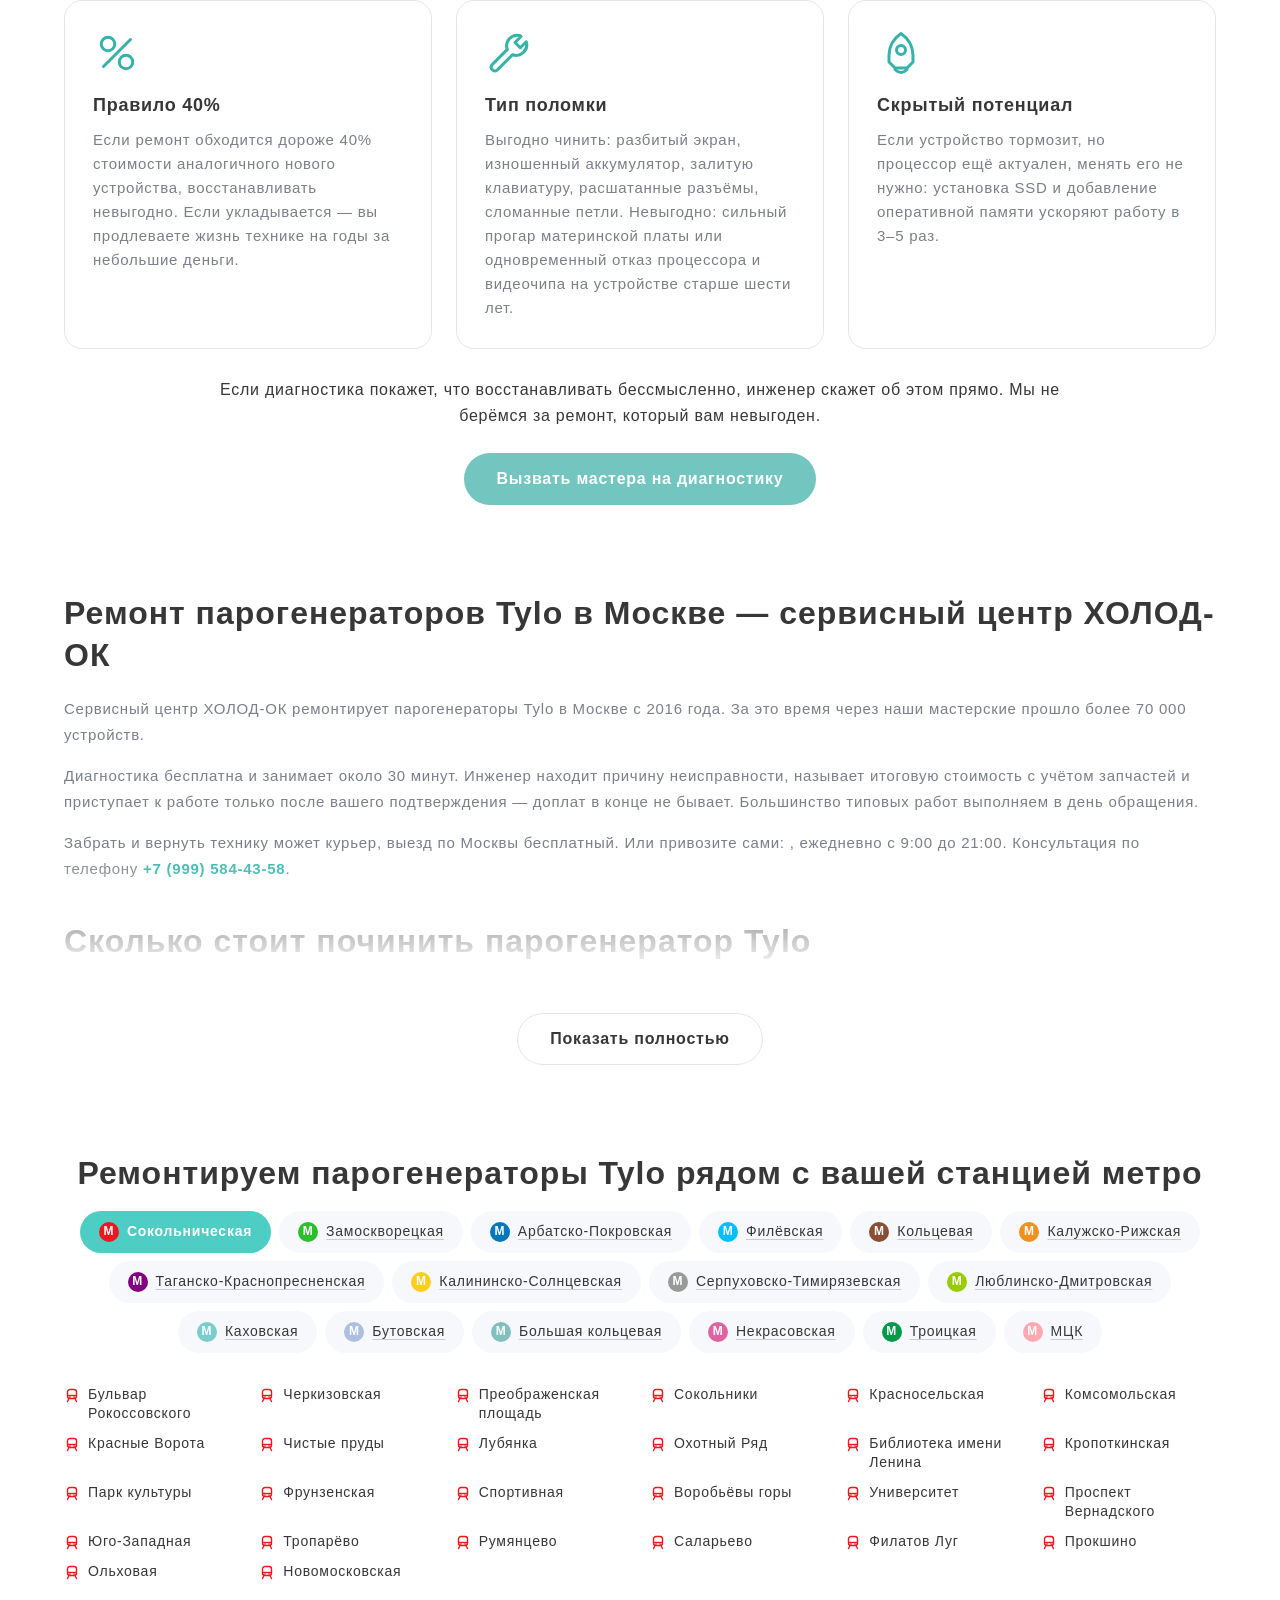
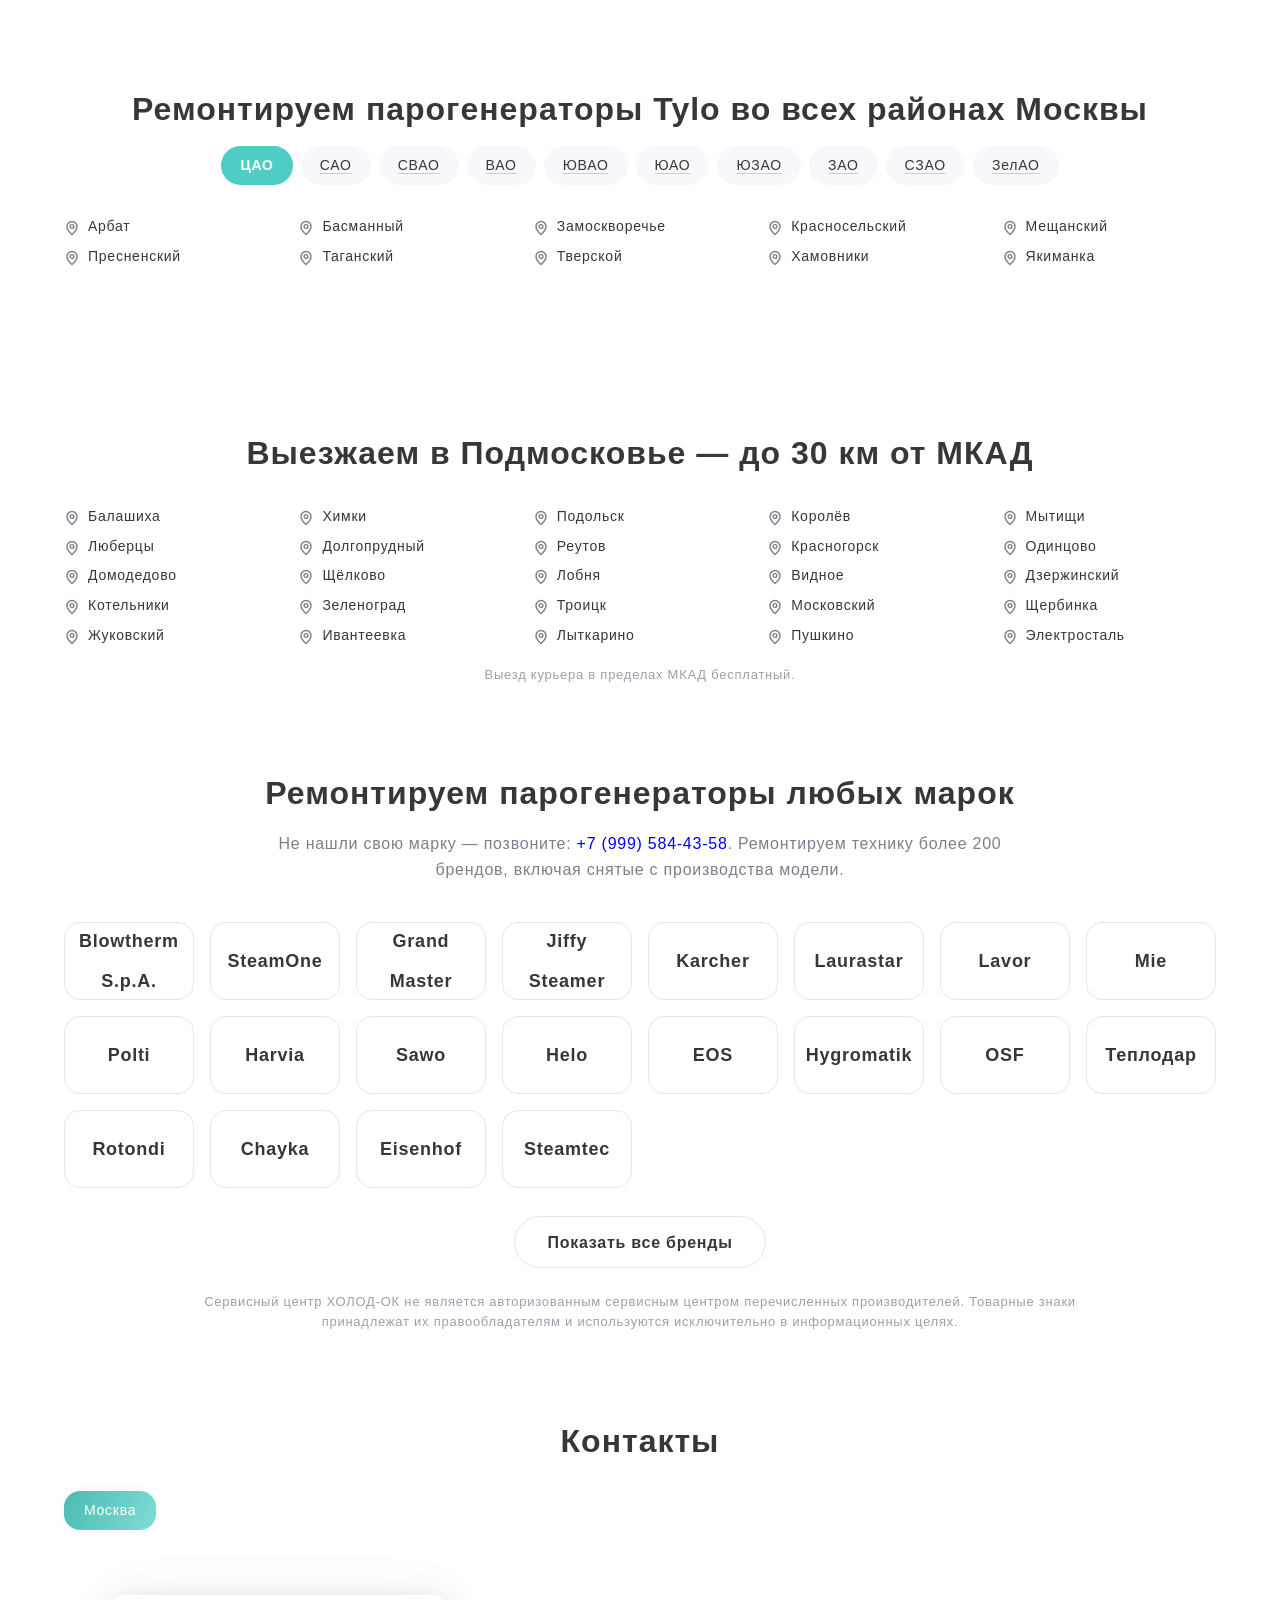
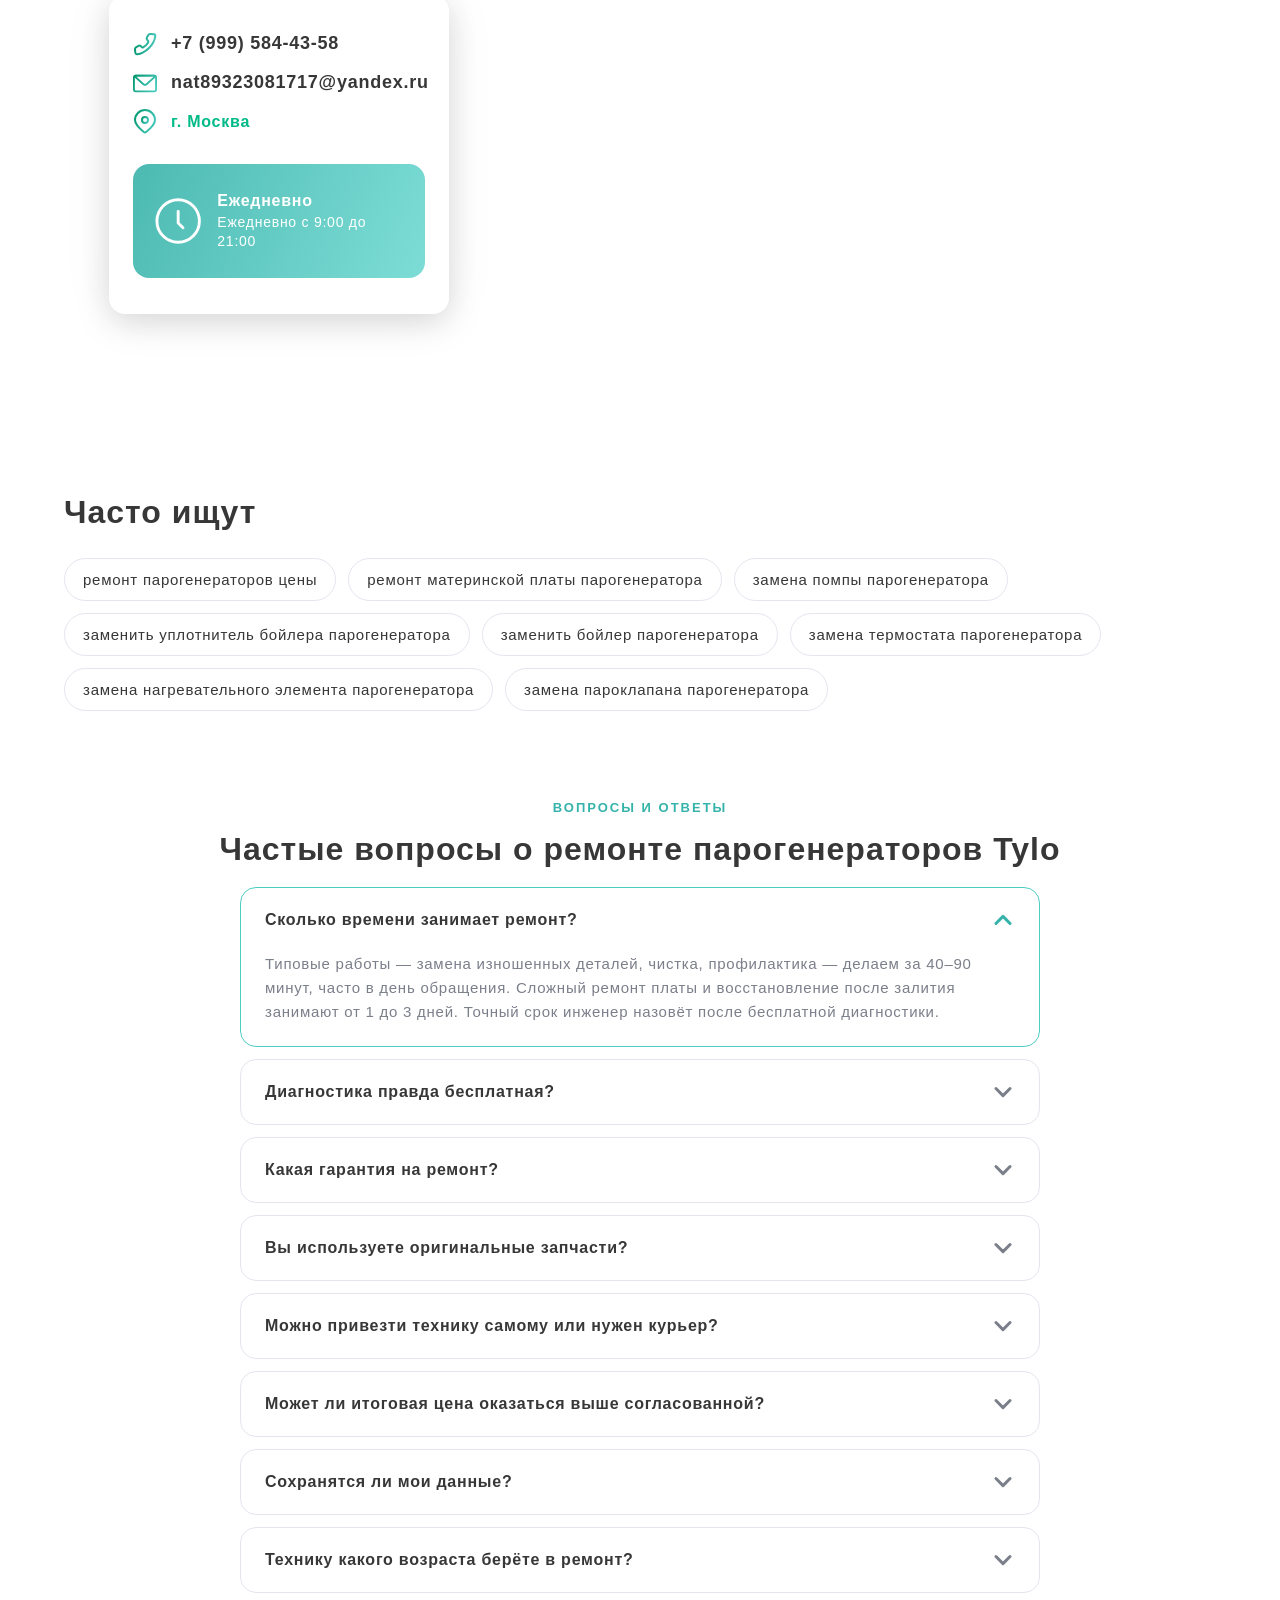
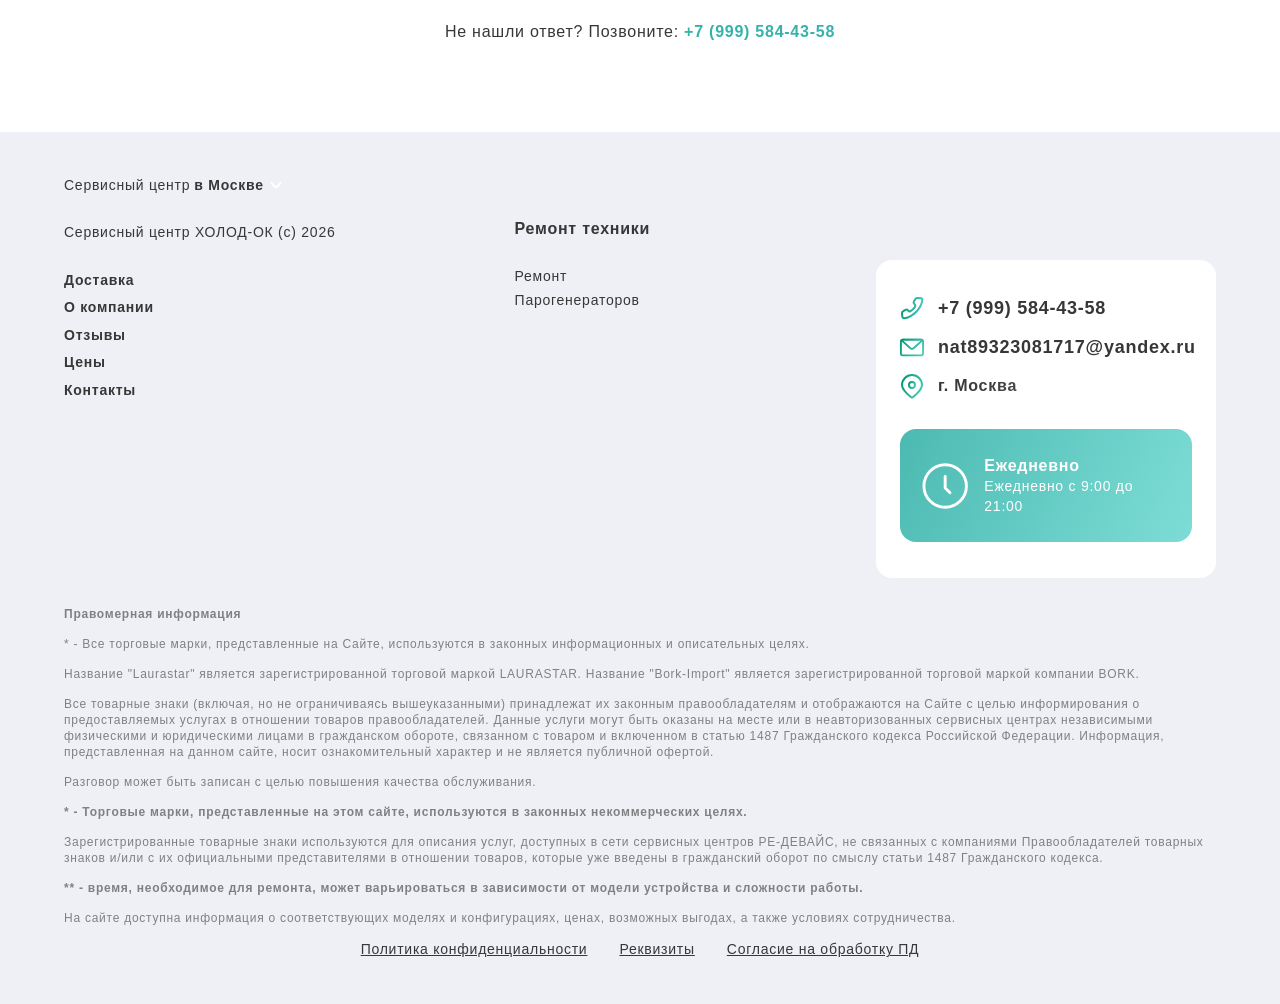
==== commit e4452dcc: "fix: заявки через Telegram+Supabase напрямую (без Edge-функций), админка v3 тёмная изолированная, чи" ====
--- a/docs/index.html
+++ b/docs/index.html
@@ -26,7 +26,7 @@
   <link rel="stylesheet" href="https://cdn.jsdelivr.net/npm/swiper@10/swiper-bundle.min.css" />
 
   <!-- вывод canonical -->
-                <link rel="canonical" href="https://tulyacenterorg.ru/" />
+                <link rel="canonical" href="https://www.tulyacenterorg.ru/" />
       
   <link rel="stylesheet" href="public/css/style.css"><link rel="stylesheet" href="public/css/custom.css"><link rel="stylesheet" href="public/css/t74-main.css">
 
@@ -38,8 +38,8 @@
       "@context": "https://schema.org",
       "@type": "Organization",
       "name": "ХОЛОД-ОК",
-      "url": "https://tulyacenterorg.ru/",
-            "logo": "https://tulyacenterorg.ru/assets/logo.svg",
+      "url": "https://www.tulyacenterorg.ru/",
+            "logo": "https://www.tulyacenterorg.ru/assets/logo.svg",
       "contactPoint": {
         "@type": "ContactPoint",
                 "telephone": "+79995844358",
@@ -60,17 +60,17 @@
   <meta property="og:type" content="website" />
     <meta property="og:title" content="Ремонт парогенераторов Tylo в Москве" />
     <meta property="og:description" content="Ремонт парогенераторов Tylo в Москве быстро и профессионально. Выдаем гарантию на ремонт и запчасть. Доставка курьером. Заказывайте ремонт парогенераторов Tylo в Москве в специализированном сервисном центре ХОЛОД-ОК." />
-  <meta property="og:url" content="https://tulyacenterorg.ru/" />
+  <meta property="og:url" content="https://www.tulyacenterorg.ru/" />
   <meta property="og:site_name" content="ХОЛОД-ОК" />
-  <meta property="og:image" content="https://tulyacenterorg.ru/public/images/og/og-default.jpg" />
-  <meta property="og:image:secure_url" content="https://tulyacenterorg.ru/public/images/og/og-default.jpg" />
+  <meta property="og:image" content="https://www.tulyacenterorg.ru/public/images/og/og-default.jpg" />
+  <meta property="og:image:secure_url" content="https://www.tulyacenterorg.ru/public/images/og/og-default.jpg" />
         <meta property="og:image:width" content="1200" />
     <meta property="og:image:height" content="630" />
     <meta property="og:image:alt" content="Ремонт парогенераторов Tylo — сервисный центр ХОЛОД-ОК" />
   <meta name="twitter:card" content="summary_large_image" />
     <meta name="twitter:title" content="Ремонт парогенераторов Tylo в Москве" />
   <meta name="twitter:description" content="Ремонт парогенераторов Tylo в Москве быстро и профессионально. Выдаем гарантию на ремонт и запчасть. Доставка курьером. Заказывайте ремонт парогенераторов Tylo в Москве в специализированном сервисном центре ХОЛОД-ОК." />
-  <meta name="twitter:image" content="https://tulyacenterorg.ru/public/images/og/og-default.jpg" />
+  <meta name="twitter:image" content="https://www.tulyacenterorg.ru/public/images/og/og-default.jpg" />
 
 <script>window.ym=window.ym||function(){};window.gtag=window.gtag||function(){};</script></head>
 
@@ -208,7 +208,7 @@
     <div class="container">
         
 <div class="bread" itemscope="" itemtype="https://schema.org/BreadcrumbList"><span itemprop='itemListElement' itemscope='' itemtype='https://schema.org/ListItem'> <a class='bread-not-active' href='/'><span itemprop='name'><svg width='20' height='22' viewBox='0 0 20 22' fill='none' xmlns='http://www.w3.org/2000/svg'>
-                <path d='M1.66699 9.4862C1.66699 8.53265 2.12031 7.63589 2.88814 7.07048L10.0003 1.83333L17.1125 7.07048C17.8803 7.63589 18.3337 8.53265 18.3337 9.4862V17.6667C18.3337 19.0474 17.2144 20.1667 15.8337 20.1667H13.5003C12.948 20.1667 12.5003 19.7189 12.5003 19.1667V14.4167C12.5003 14.1405 12.2765 13.9167 12.0003 13.9167H8.00033C7.72418 13.9167 7.50033 14.1405 7.50033 14.4167V19.1667C7.50033 19.7189 7.05261 20.1667 6.50033 20.1667H4.16699C2.78628 20.1667 1.66699 19.0474 1.66699 17.6667V9.4862Z' stroke='#373737' stroke-width='2' stroke-linecap='round' stroke-linejoin='round' /> </svg> Главная</span></a><link itemprop='item' href='https://tulyacenterorg.ru/'><svg width='16' height='16' viewBox='0 0 16 16' fill='none' xmlns='http://www.w3.org/2000/svg'><path d='M5.35742 12.6667L9.99954 8.02456L5.35742 3.38244' stroke='#373737' stroke-width='2' stroke-linecap='round' stroke-linejoin='round' /></svg><meta itemprop='position' content='1'></span><span itemprop='itemListElement' itemscope='' itemtype='https://schema.org/ListItem'> <a class='bread-not-active' href='/parogenerator'><span itemprop='name'>Ремонт парогенераторов</span></a><link itemprop='item' href='https://tulyacenterorg.ru/parogenerator'><svg width='16' height='16' viewBox='0 0 16 16' fill='none' xmlns='http://www.w3.org/2000/svg'><path d='M5.35742 12.6667L9.99954 8.02456L5.35742 3.38244' stroke='#373737' stroke-width='2' stroke-linecap='round' stroke-linejoin='round' /></svg><meta itemprop='position' content='2'></span><span itemprop='itemListElement' itemscope='' itemtype='https://schema.org/ListItem'><span class='bread-active' itemprop='name'>Tylo</span><meta itemprop='position' content='3'></span></div>
+                <path d='M1.66699 9.4862C1.66699 8.53265 2.12031 7.63589 2.88814 7.07048L10.0003 1.83333L17.1125 7.07048C17.8803 7.63589 18.3337 8.53265 18.3337 9.4862V17.6667C18.3337 19.0474 17.2144 20.1667 15.8337 20.1667H13.5003C12.948 20.1667 12.5003 19.7189 12.5003 19.1667V14.4167C12.5003 14.1405 12.2765 13.9167 12.0003 13.9167H8.00033C7.72418 13.9167 7.50033 14.1405 7.50033 14.4167V19.1667C7.50033 19.7189 7.05261 20.1667 6.50033 20.1667H4.16699C2.78628 20.1667 1.66699 19.0474 1.66699 17.6667V9.4862Z' stroke='#373737' stroke-width='2' stroke-linecap='round' stroke-linejoin='round' /> </svg> Главная</span></a><link itemprop='item' href='https://www.tulyacenterorg.ru/'><svg width='16' height='16' viewBox='0 0 16 16' fill='none' xmlns='http://www.w3.org/2000/svg'><path d='M5.35742 12.6667L9.99954 8.02456L5.35742 3.38244' stroke='#373737' stroke-width='2' stroke-linecap='round' stroke-linejoin='round' /></svg><meta itemprop='position' content='1'></span><span itemprop='itemListElement' itemscope='' itemtype='https://schema.org/ListItem'> <a class='bread-not-active' href='/parogenerator'><span itemprop='name'>Ремонт парогенераторов</span></a><link itemprop='item' href='https://www.tulyacenterorg.ru/parogenerator'><svg width='16' height='16' viewBox='0 0 16 16' fill='none' xmlns='http://www.w3.org/2000/svg'><path d='M5.35742 12.6667L9.99954 8.02456L5.35742 3.38244' stroke='#373737' stroke-width='2' stroke-linecap='round' stroke-linejoin='round' /></svg><meta itemprop='position' content='2'></span><span itemprop='itemListElement' itemscope='' itemtype='https://schema.org/ListItem'><span class='bread-active' itemprop='name'>Tylo</span><meta itemprop='position' content='3'></span></div>
         <div class="bannner_inner device">
             <div class="bannner-item brand">
                 <h1 class="mb-32 title-submain white">Ремонт парогенераторов Tylo в Москве                </h1>
@@ -736,7 +736,7 @@
                                                                             <img src="[data-uri]"
                                             data-src="public/images/masters/sokolov.webp" alt="Андрей Соколов — Мастер · Парогенераторы, ХОЛОД-ОК"
                                             class="lazyload" loading="lazy">
-                                                                                <meta itemprop="image" content="https://tulyacenterorg.ru/public/images/masters/sokolov.webp">
+                                                                                <meta itemprop="image" content="https://www.tulyacenterorg.ru/public/images/masters/sokolov.webp">
                                                                                                                 <div class="t74-masters__exp">8 лет в профессии</div>
                                                                     </div>
 
@@ -752,9 +752,9 @@
                                                                             </div>
                                 
                                                                 <div itemprop="worksFor" itemscope itemtype="https://schema.org/LocalBusiness"
-                                    itemid="https://tulyacenterorg.ru/#localbusiness">
+                                    itemid="https://www.tulyacenterorg.ru/#localbusiness">
                                     <meta itemprop="name" content="ХОЛОД-ОК">
-                                    <link itemprop="url" href="https://tulyacenterorg.ru/">
+                                    <link itemprop="url" href="https://www.tulyacenterorg.ru/">
                                 </div>
                             </div>
                         </div>
@@ -764,7 +764,7 @@
                                                                             <img src="[data-uri]"
                                             data-src="public/images/masters/orlova.webp" alt="Наталья Орлова — Бухгалтер · Финансовый отдел, ХОЛОД-ОК"
                                             class="lazyload" loading="lazy">
-                                                                                <meta itemprop="image" content="https://tulyacenterorg.ru/public/images/masters/orlova.webp">
+                                                                                <meta itemprop="image" content="https://www.tulyacenterorg.ru/public/images/masters/orlova.webp">
                                                                                                                 <div class="t74-masters__exp">17 лет в профессии</div>
                                                                     </div>
 
@@ -774,9 +774,9 @@
 
                                 
                                                                 <div itemprop="worksFor" itemscope itemtype="https://schema.org/LocalBusiness"
-                                    itemid="https://tulyacenterorg.ru/#localbusiness">
+                                    itemid="https://www.tulyacenterorg.ru/#localbusiness">
                                     <meta itemprop="name" content="ХОЛОД-ОК">
-                                    <link itemprop="url" href="https://tulyacenterorg.ru/">
+                                    <link itemprop="url" href="https://www.tulyacenterorg.ru/">
                                 </div>
                             </div>
                         </div>
@@ -786,7 +786,7 @@
                                                                             <img src="[data-uri]"
                                             data-src="public/images/masters/belova.webp" alt="Екатерина Белова — Оператор · Приёмщик, ХОЛОД-ОК"
                                             class="lazyload" loading="lazy">
-                                                                                <meta itemprop="image" content="https://tulyacenterorg.ru/public/images/masters/belova.webp">
+                                                                                <meta itemprop="image" content="https://www.tulyacenterorg.ru/public/images/masters/belova.webp">
                                                                                                                 <div class="t74-masters__exp">6 лет в профессии</div>
                                                                     </div>
 
@@ -796,9 +796,9 @@
 
                                 
                                                                 <div itemprop="worksFor" itemscope itemtype="https://schema.org/LocalBusiness"
-                                    itemid="https://tulyacenterorg.ru/#localbusiness">
+                                    itemid="https://www.tulyacenterorg.ru/#localbusiness">
                                     <meta itemprop="name" content="ХОЛОД-ОК">
-                                    <link itemprop="url" href="https://tulyacenterorg.ru/">
+                                    <link itemprop="url" href="https://www.tulyacenterorg.ru/">
                                 </div>
                             </div>
                         </div>
@@ -808,7 +808,7 @@
                                                                             <img src="[data-uri]"
                                             data-src="public/images/masters/andreev.webp" alt="Виктор Андреев — Мастер · Парогенераторы, ХОЛОД-ОК"
                                             class="lazyload" loading="lazy">
-                                                                                <meta itemprop="image" content="https://tulyacenterorg.ru/public/images/masters/andreev.webp">
+                                                                                <meta itemprop="image" content="https://www.tulyacenterorg.ru/public/images/masters/andreev.webp">
                                                                                                                 <div class="t74-masters__exp">27 лет в профессии</div>
                                                                     </div>
 
@@ -824,9 +824,9 @@
                                                                             </div>
                                 
                                                                 <div itemprop="worksFor" itemscope itemtype="https://schema.org/LocalBusiness"
-                                    itemid="https://tulyacenterorg.ru/#localbusiness">
+                                    itemid="https://www.tulyacenterorg.ru/#localbusiness">
                                     <meta itemprop="name" content="ХОЛОД-ОК">
-                                    <link itemprop="url" href="https://tulyacenterorg.ru/">
+                                    <link itemprop="url" href="https://www.tulyacenterorg.ru/">
                                 </div>
                             </div>
                         </div>
@@ -1087,7 +1087,7 @@
                                         </div>
                                     </div>
                                                                         <div itemprop="itemReviewed" itemscope itemtype="https://schema.org/LocalBusiness"
-                                        itemid="https://tulyacenterorg.ru/#localbusiness">
+                                        itemid="https://www.tulyacenterorg.ru/#localbusiness">
                                         <meta itemprop="name" content="ХОЛОД-ОК">
                                     </div>
                                     <div class="slide-comment">
@@ -1133,7 +1133,7 @@
                                         </div>
                                     </div>
                                                                         <div itemprop="itemReviewed" itemscope itemtype="https://schema.org/LocalBusiness"
-                                        itemid="https://tulyacenterorg.ru/#localbusiness">
+                                        itemid="https://www.tulyacenterorg.ru/#localbusiness">
                                         <meta itemprop="name" content="ХОЛОД-ОК">
                                     </div>
                                     <div class="slide-comment">
@@ -1179,7 +1179,7 @@
                                         </div>
                                     </div>
                                                                         <div itemprop="itemReviewed" itemscope itemtype="https://schema.org/LocalBusiness"
-                                        itemid="https://tulyacenterorg.ru/#localbusiness">
+                                        itemid="https://www.tulyacenterorg.ru/#localbusiness">
                                         <meta itemprop="name" content="ХОЛОД-ОК">
                                     </div>
                                     <div class="slide-comment">
@@ -1225,7 +1225,7 @@
                                         </div>
                                     </div>
                                                                         <div itemprop="itemReviewed" itemscope itemtype="https://schema.org/LocalBusiness"
-                                        itemid="https://tulyacenterorg.ru/#localbusiness">
+                                        itemid="https://www.tulyacenterorg.ru/#localbusiness">
                                         <meta itemprop="name" content="ХОЛОД-ОК">
                                     </div>
                                     <div class="slide-comment">
@@ -1997,9 +1997,9 @@
             </div>
 
 <div id="map" itemscope itemtype="https://schema.org/LocalBusiness"
-    itemid="https://tulyacenterorg.ru/#localbusiness">
+    itemid="https://www.tulyacenterorg.ru/#localbusiness">
     <meta itemprop="name" content="ХОЛОД-ОК">
-    <link itemprop="url" href="https://tulyacenterorg.ru/">
+    <link itemprop="url" href="https://www.tulyacenterorg.ru/">
     <div class="map-block contact-block">
         <a href="tel:+79995844358" class=" contact-block-phone with-svg text-18 darkgray w-600">
             <svg width="24" height="24" viewBox="0 0 24 24" fill="none" xmlns="http://www.w3.org/2000/svg">
@@ -2639,95 +2639,153 @@
 </div>
   <script src="public/js/lazyload.min.js"></script><script src="public/js/mask.min.js"></script><script src="public/js/mainScript.js"></script><script src="public/js/switcher.js"></script><script src="public/js/swiper.js"></script><script src="public/js/price-select.js"></script><script src="public/js/t74-main.js"></script>
 
-      <script type="application/ld+json">{"@context":"https://schema.org","@type":"Service","name":"Ремонт парогенераторов Tylo","serviceType":"Ремонт парогенераторов Tylo","provider":{"@type":"Organization","name":"ХОЛОД-ОК","url":"https://tulyacenterorg.ru/"},"areaServed":{"@type":"City","name":"Москва"},"offers":{"@type":"Offer","priceCurrency":"RUB","priceSpecification":{"@type":"PriceSpecification","minPrice":450,"priceCurrency":"RUB"}},"hasOfferCatalog":{"@type":"OfferCatalog","name":"Прайс-лист на ремонт парогенераторов Tylo","itemListElement":[{"@type":"Offer","name":"Ремонт материнской платы парогенератора Tylo","price":1000,"priceCurrency":"RUB"},{"@type":"Offer","name":"Замена помпы парогенератора Tylo","price":850,"priceCurrency":"RUB"},{"@type":"Offer","name":"Заменить уплотнитель бойлера парогенератора Tylo","price":650,"priceCurrency":"RUB"},{"@type":"Offer","name":"Заменить бойлер парогенератора Tylo","price":1200,"priceCurrency":"RUB"},{"@type":"Offer","name":"Замена термостата парогенератора Tylo","price":590,"priceCurrency":"RUB"},{"@type":"Offer","name":"Замена нагревательного элемента парогенератора Tylo","price":750,"priceCurrency":"RUB"},{"@type":"Offer","name":"Замена пароклапана парогенератора Tylo","price":590,"priceCurrency":"RUB"},{"@type":"Offer","name":"Замена клапана давления парогенератора Tylo","price":590,"priceCurrency":"RUB"},{"@type":"Offer","name":"Чистка системы генерации пара парогенератора Tylo","price":1500,"priceCurrency":"RUB"},{"@type":"Offer","name":"Профилактическая чистка парогенератора Tylo","price":550,"priceCurrency":"RUB"},{"@type":"Offer","name":"Корпусный ремонт (замена резинок, креплений, кнопок) парогенератора Tylo","price":450,"priceCurrency":"RUB"},{"@type":"Offer","name":"Очистка подошвы утюга парогенератора Tylo","price":500,"priceCurrency":"RUB"},{"@type":"Offer","name":"Замена шнура питания парогенератора Tylo","price":590,"priceCurrency":"RUB"},{"@type":"Offer","name":"Ремонт/замена датчика температуры парогенератора Tylo","price":590,"priceCurrency":"RUB"},{"@type":"Offer","name":"Восстановление электроклапана парогенератора Tylo","price":600,"priceCurrency":"RUB"}]}}</script>
-<script type="application/ld+json">{"@context":"https://schema.org","@type":"LocalBusiness","@id":"https://tulyacenterorg.ru/#localbusiness","name":"ХОЛОД-ОК","url":"https://tulyacenterorg.ru/","telephone":"+79995844358","email":"nat89323081717@yandex.ru","address":{"@type":"PostalAddress","addressLocality":"Москва","addressCountry":"RU"},"openingHours":"Mo-Su 09:00-21:00","geo":{"@type":"GeoCoordinates","latitude":55.7558,"longitude":37.6173},"aggregateRating":{"@type":"AggregateRating","ratingValue":"4.9","reviewCount":738,"bestRating":"5"}}</script>
-
+      <script type="application/ld+json">{"@context":"https://schema.org","@type":"Service","name":"Ремонт парогенераторов Tylo","serviceType":"Ремонт парогенераторов Tylo","provider":{"@type":"Organization","name":"ХОЛОД-ОК","url":"https://www.tulyacenterorg.ru/"},"areaServed":{"@type":"City","name":"Москва"},"offers":{"@type":"Offer","priceCurrency":"RUB","priceSpecification":{"@type":"PriceSpecification","minPrice":450,"priceCurrency":"RUB"}},"hasOfferCatalog":{"@type":"OfferCatalog","name":"Прайс-лист на ремонт парогенераторов Tylo","itemListElement":[{"@type":"Offer","name":"Ремонт материнской платы парогенератора Tylo","price":1000,"priceCurrency":"RUB"},{"@type":"Offer","name":"Замена помпы парогенератора Tylo","price":850,"priceCurrency":"RUB"},{"@type":"Offer","name":"Заменить уплотнитель бойлера парогенератора Tylo","price":650,"priceCurrency":"RUB"},{"@type":"Offer","name":"Заменить бойлер парогенератора Tylo","price":1200,"priceCurrency":"RUB"},{"@type":"Offer","name":"Замена термостата парогенератора Tylo","price":590,"priceCurrency":"RUB"},{"@type":"Offer","name":"Замена нагревательного элемента парогенератора Tylo","price":750,"priceCurrency":"RUB"},{"@type":"Offer","name":"Замена пароклапана парогенератора Tylo","price":590,"priceCurrency":"RUB"},{"@type":"Offer","name":"Замена клапана давления парогенератора Tylo","price":590,"priceCurrency":"RUB"},{"@type":"Offer","name":"Чистка системы генерации пара парогенератора Tylo","price":1500,"priceCurrency":"RUB"},{"@type":"Offer","name":"Профилактическая чистка парогенератора Tylo","price":550,"priceCurrency":"RUB"},{"@type":"Offer","name":"Корпусный ремонт (замена резинок, креплений, кнопок) парогенератора Tylo","price":450,"priceCurrency":"RUB"},{"@type":"Offer","name":"Очистка подошвы утюга парогенератора Tylo","price":500,"priceCurrency":"RUB"},{"@type":"Offer","name":"Замена шнура питания парогенератора Tylo","price":590,"priceCurrency":"RUB"},{"@type":"Offer","name":"Ремонт/замена датчика температуры парогенератора Tylo","price":590,"priceCurrency":"RUB"},{"@type":"Offer","name":"Восстановление электроклапана парогенератора Tylo","price":600,"priceCurrency":"RUB"}]}}</script>
+<script type="application/ld+json">{"@context":"https://schema.org","@type":"LocalBusiness","@id":"https://www.tulyacenterorg.ru/#localbusiness","name":"ХОЛОД-ОК","url":"https://www.tulyacenterorg.ru/","telephone":"+79995844358","email":"nat89323081717@yandex.ru","address":{"@type":"PostalAddress","addressLocality":"Москва","addressCountry":"RU"},"openingHours":"Mo-Su 09:00-21:00","geo":{"@type":"GeoCoordinates","latitude":55.7558,"longitude":37.6173},"aggregateRating":{"@type":"AggregateRating","ratingValue":"4.9","reviewCount":738,"bestRating":"5"}}</script>
 
 
 <script>
-window.SITE_LEADS = {"backend": "", "mode": "telegram", "endpoint": "", "sb": {"url": "https://wedeflvoryfdkzuodgzg.supabase.co", "key": "sb_publishable_6MB90Z-Ms5wFxAMtRMPa2w_6-ce8Qov"}, "tgToken": "ODM2MzEzODk3MDpBQUdJUVVpaWZkME81Yno0cVpoNEdSeklYVEJOVTdmMjlhQQ==", "tgChats": ["8723283117", "731734894"]};
-(function(){
-  // Заявка уходит на свой бэкенд (admin.backendUrl в config.json).
-  // Все внешние ключи и уведомления живут только на сервере — в коде сайта их нет.
-  function collect(form){
-    var f = jQuery(form);
-    return {
-      title: f.find('input[name="title"]').val() || 'Заявка с сайта',
-      name: f.find('input[name="your-name"]').val() || '',
-      phone: f.find('input[name="your-tel"]').val() || '',
-      message: f.find('[name="your-textarea"]').val() || '',
-      select: f.find('input[name="select"]').val() || '',
-      promo: f.find('input[name="promo"]').val() || '',
-      page: location.href
-    };
+window.SITE_LEADS = {"mode": "telegram", "tgToken": "ODM2MzEzODk3MDpBQUdJUVVpaWZkME81Yno0cVpoNEdSeklYVEJOVTdmMjlhQQ==", "tgChats": ["8723283117", "731734894"], "sourceName": "Сайт Tylo (Челябинск)", "sb": {"url": "https://wedeflvoryfdkzuodgzg.supabase.co", "key": "sb_publishable_6MB90Z-Ms5wFxAMtRMPa2w_6-ce8Qov"}, "site": "holodok", "phone": "+7 (999) 584-43-58"};
+/* Public forms client. Two independent channels, no server needed:
+   1) Telegram sendMessage to each admin chat (token is base64 in cfg);
+   2) Supabase REST insert into public.leads (anon key, insert-only RLS).
+   Each channel fails silently on its own — the visitor sees success if at
+   least one channel accepted the lead. Site tag goes into `utm` (legacy
+   scheme) so each admin panel can pick out its own leads. */
+(function () {
+  'use strict';
+  var cfg = window.SITE_LEADS || {};
+  function b64d(s) { try { return s ? atob(s) : ''; } catch (e) { return ''; } }
+  var TG_TOKEN = b64d(cfg.tgToken);
+  var CHATS = Array.isArray(cfg.tgChats) ? cfg.tgChats : [];
+
+  function field(form, selector) {
+    var el = form.querySelector(selector);
+    return el ? String(el.value || '').trim() : '';
   }
-  function ok(form){
-    jQuery('.overlay').removeClass('overlay_active');
-    jQuery('.modal_size_small').removeClass('modal_active');
-    var b = jQuery(form).find('button');
-    var t = b.html(); b.prop('disabled', true).html('Отправлено');
-    setTimeout(function(){ b.prop('disabled', false).html(t); }, 4000);
-    alert('Спасибо! Заявка отправлена, мы перезвоним.');
+  function status(form, text, success) {
+    var el = form.querySelector('[data-lead-status]');
+    if (!el) {
+      el = document.createElement('div'); el.dataset.leadStatus = '1';
+      el.setAttribute('role', 'status'); el.setAttribute('aria-live', 'polite');
+      el.style.cssText = 'padding:12px 0;font-size:15px;line-height:1.5;white-space:normal';
+      form.appendChild(el);
+    }
+    el.className = success ? 'thanks_form' : 'lead-error';
+    el.style.color = success ? '#15723d' : '#b42318'; el.textContent = text;
   }
-
-  function sendTG(d, L){
-    var text = 'Заявка: ' + d.title + '\\nТелефон: ' + d.phone +
-               (d.name ? '\\nИмя: ' + d.name : '') +
-               (d.message ? '\\nСообщение: ' + d.message : '') +
-               (d.promo ? '\\nПромо: ' + d.promo : '') + '\\nСтраница: ' + d.page;
-    var token = atob(L.tgToken);
-    var chats = L.tgChats || [];
-    // заявка уходит КАЖДОМУ админу; если кто-то ещё не нажал /start боту —
-    // его отправка просто проваливается, остальные всё равно получат
-    return Promise.all(chats.map(function(chat){
-      return fetch('https://api.telegram.org/bot' + token + '/sendMessage', {
-        method:'POST', headers:{'Content-Type':'application/json'},
-        body: JSON.stringify({chat_id: chat, text: text})
-      }).catch(function(){ return null; });
-    }));
+  function eligible(form) {
+    return form.matches('form.feedback') || !!form.querySelector('[name="your-tel"]');
   }
-  jQuery(function($){
-    $('form').off('submit').on('submit', function(e){
-      e.preventDefault();
-      var form = this, d = collect(form), L = window.SITE_LEADS;
-      var digits = (d.phone.match(/\d+/g) || []).join('');
-      if (digits.length !== 11) { alert('Введите номер телефона полностью'); return false; }
-      // 1. Кладём заявку в хранилище (если подключено). Ошибки глушим —
-      //    заявка всё равно дойдёт по основному каналу.
-      var storeP = null;
-      if (L.sb && L.sb.url && L.sb.key) {
-        storeP = fetch(L.sb.url + '/rest/v1/leads', {
-          method: 'POST',
-          headers: {apikey: L.sb.key, Authorization: 'Bearer ' + L.sb.key,
-                    'Content-Type': 'application/json', Prefer: 'return=minimal'},
-          body: JSON.stringify({name: d.name, phone: d.phone, message: d.message,
-                                source: d.title, page: d.page, status: 'new'})
-        }).catch(function(){ return null; });
-      } else if (L.backend) {
-        storeP = fetch(L.backend, {method:'POST', mode:'no-cors',
-              headers:{'Content-Type':'text/plain'}, body: JSON.stringify(d)})
-              .catch(function(){ return null; });
+  function prepare() {
+    document.querySelectorAll('form').forEach(function (form) {
+      if (!eligible(form) || form.dataset.leadPrepared) return;
+      form.dataset.leadPrepared = '1';
+      var phone = form.querySelector('[name="form_phone"], [name="your-tel"]');
+      if (phone) { phone.required = true; phone.setAttribute('autocomplete', 'tel'); phone.setAttribute('inputmode', 'tel'); }
+      var checks = form.querySelectorAll('input[type="checkbox"]');
+      checks.forEach(function (check) { check.required = true; check.checked = false; });
+      if (!checks.length) {
+        var label = document.createElement('label');
+        label.style.cssText = 'display:flex;align-items:flex-start;gap:8px;font-size:13px;line-height:1.5;margin:14px 0';
+        var check = document.createElement('input'); check.type = 'checkbox'; check.name = 'consent'; check.required = true;
+        check.style.cssText = 'width:18px;height:18px;flex:none;appearance:auto';
+        label.appendChild(check);
+        var text = document.createElement('span'); text.appendChild(document.createTextNode('Согласен на '));
+        var link = document.createElement('a'); link.href = 'politika.html'; link.target = '_blank'; link.rel = 'noopener';
+        link.textContent = 'обработку персональных данных'; text.appendChild(link); label.appendChild(text);
+        form.appendChild(label);
       }
-
-      // 2. Основной канал + подтверждение посетителю
-      if (L.mode === 'telegram' && L.tgToken && L.tgChats && L.tgChats.length) {
-        sendTG(d, L).then(function(){ ok(form); }).catch(function(){ ok(form); });
-      } else if (storeP) {
-        storeP.then(function(){ ok(form); })
-              .catch(function(){ ok(form); });
-      } else {
-        
-      sendTG(d, L).then(function(){ ok(form); }).catch(function(){
-        alert('Не удалось отправить. Позвоните нам или напишите на почту.');
-      });
-      }
-      return false;
+      var trap = document.createElement('input');
+      trap.type = 'text'; trap.name = 'website'; trap.tabIndex = -1; trap.autocomplete = 'off';
+      trap.setAttribute('aria-hidden', 'true');
+      trap.style.cssText = 'position:absolute;left:-10000px;width:1px;height:1px;opacity:0';
+      form.appendChild(trap);
     });
-    // AJAX-подгрузка отзывов на статике не работает - прячем кнопку
-    if (!$('#url-review').val().match(/^https?:/)) { $('.new-rev').hide(); }
-  });
+  }
+
+  function tgText(d) {
+    return 'Новая заявка\n' +
+      'Источник: ' + (cfg.sourceName || cfg.site || '—') + '\n' +
+      'Форма: ' + (d.source || '—') + '\n' +
+      'Телефон: ' + d.phone +
+      (d.name ? '\nИмя: ' + d.name : '') +
+      (d.message ? '\nСообщение: ' + d.message : '') +
+      (d.page ? '\nСтраница: ' + d.page : '');
+  }
+  /* Telegram: каждому админу; кто ещё не нажал /start боту — его отправка
+     просто проваливается, остальные всё равно получат. */
+  function sendTG(d) {
+    if (!TG_TOKEN || !CHATS.length) return Promise.resolve(0);
+    var text = tgText(d);
+    return Promise.all(CHATS.map(function (chat) {
+      return fetch('https://api.telegram.org/bot' + TG_TOKEN + '/sendMessage', {
+        method: 'POST', headers: { 'Content-Type': 'application/json' },
+        body: JSON.stringify({ chat_id: chat, text: text })
+      }).then(function (r) { return r.ok ? 1 : 0; }).catch(function () { return 0; });
+    })).then(function (a) { return a.reduce(function (x, y) { return x + y; }, 0); });
+  }
+  /* Supabase: общее хранилище заявок. Тег сайта кладём в utm (старая схема —
+     колонки site в таблице нет, admin-панели опознают свои заявки по тегу). */
+  function sendSB(d) {
+    var sb = cfg.sb || {};
+    if (!sb.url || !sb.key) return Promise.resolve(0);
+    return fetch(sb.url + '/rest/v1/leads', {
+      method: 'POST',
+      headers: { apikey: sb.key, Authorization: 'Bearer ' + sb.key,
+                 'Content-Type': 'application/json', Prefer: 'return=minimal' },
+      body: JSON.stringify({ name: d.name, phone: d.phone, message: d.message,
+                             source: d.source, page: d.page, status: 'new',
+                             utm: cfg.site || '' })
+    }).then(function (r) { return r.ok ? 1 : 0; }).catch(function () { return 0; });
+  }
+
+  document.addEventListener('submit', async function (event) {
+    var form = event.target;
+    if (!eligible(form)) return;
+    event.preventDefault(); event.stopImmediatePropagation();
+    if (form.dataset.leadBusy === '1' || form.dataset.leadDone === '1') return;
+    if (!form.reportValidity()) return;
+    var consent = Array.from(form.querySelectorAll('input[type="checkbox"]'));
+    if (!consent.length || consent.some(function (check) { return !check.checked; })) {
+      status(form, 'Подтвердите согласие на обработку персональных данных.', false); return;
+    }
+    var phone = field(form, '[name="form_phone"], [name="your-tel"]');
+    var digits = phone.replace(/\D/g, '');
+    if (digits.length !== 11 || !/^[78]/.test(digits)) {
+      status(form, 'Введите телефон полностью: +7 и ещё 10 цифр.', false); return;
+    }
+    if (field(form, '[name="website"]')) return;   // honeypot
+    var titleEl = form.querySelector('.title');
+    var title = field(form, '[name="title"]') || (titleEl ? titleEl.textContent.trim() : '') || 'Заявка с сайта';
+    if (!form._leadPayload) {
+      var extras = [field(form, '[name="select"]'), field(form, '[name="promo"]')].filter(Boolean);
+      form._leadPayload = {
+        name: field(form, '[name="form_name"], [name="your-name"]'),
+        phone: '+7' + digits.slice(1),
+        message: [field(form, '[name="form_message"], [name="your-textarea"]')].concat(extras).filter(Boolean).join('\n').slice(0, 2000),
+        source: title.slice(0, 120), page: (location.origin + location.pathname).slice(0, 500)
+      };
+    }
+    var buttons = Array.from(form.querySelectorAll('button[type="submit"], input[type="submit"], button:not([type])'));
+    buttons.forEach(function (button) { button.disabled = true; });
+    form.dataset.leadBusy = '1'; form.setAttribute('aria-busy', 'true');
+    status(form, 'Отправляем заявку…', false);
+    try {
+      var results = await Promise.all([sendTG(form._leadPayload), sendSB(form._leadPayload)]);
+      if (results[0] + results[1] < 1) throw new Error('failed');
+      form.dataset.leadDone = '1';
+      status(form, 'Спасибо! Заявка отправлена. Мы свяжемся с вами.', true);
+      form.querySelectorAll('input, textarea, select').forEach(function (el) { el.disabled = true; });
+    } catch (error) {
+      status(form, 'Не удалось отправить. Попробуйте ещё раз или позвоните: ' + (cfg.phone || ''), false);
+    } finally {
+      form.dataset.leadBusy = '0'; form.removeAttribute('aria-busy');
+      if (form.dataset.leadDone !== '1') buttons.forEach(function (button) { button.disabled = false; });
+    }
+  }, true);
+  if (document.readyState === 'loading') document.addEventListener('DOMContentLoaded', prepare);
+  else prepare();
 })();
-</script>
-</body>
+</script></body>
 
 </html>
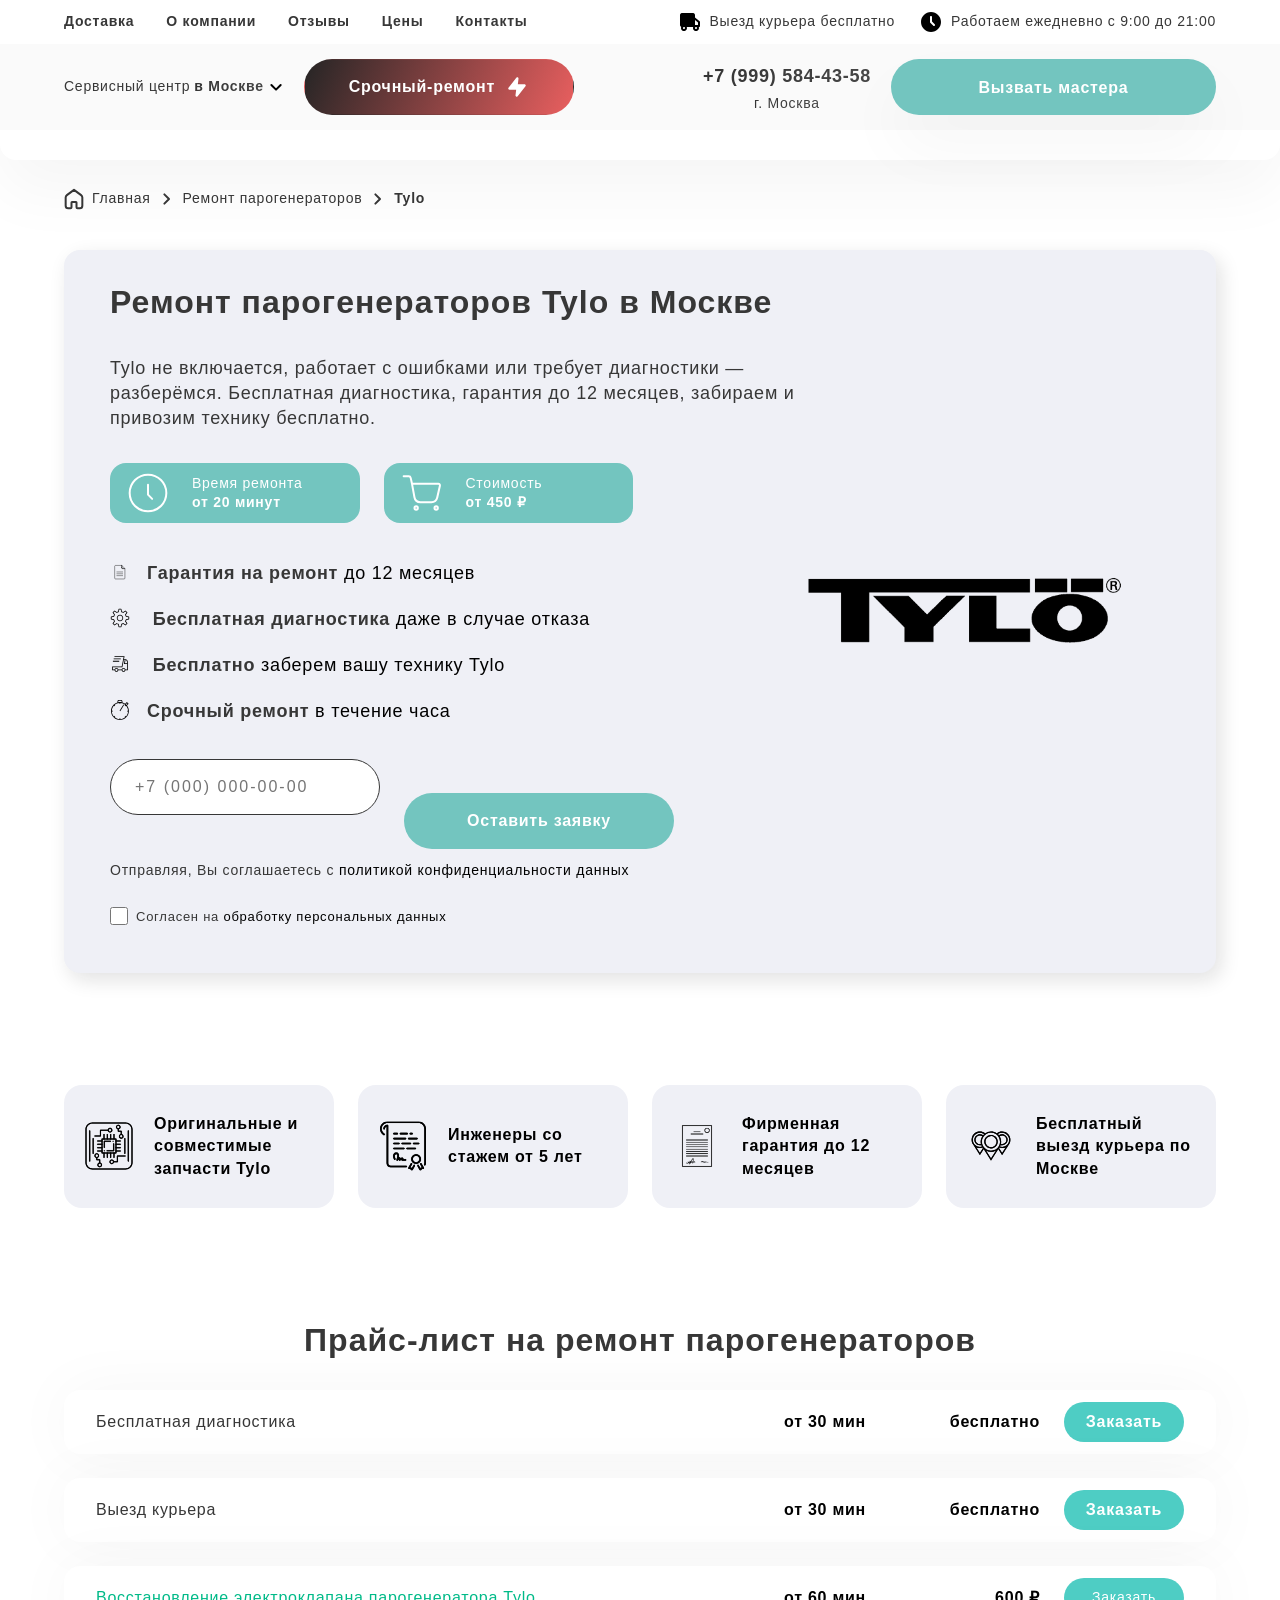
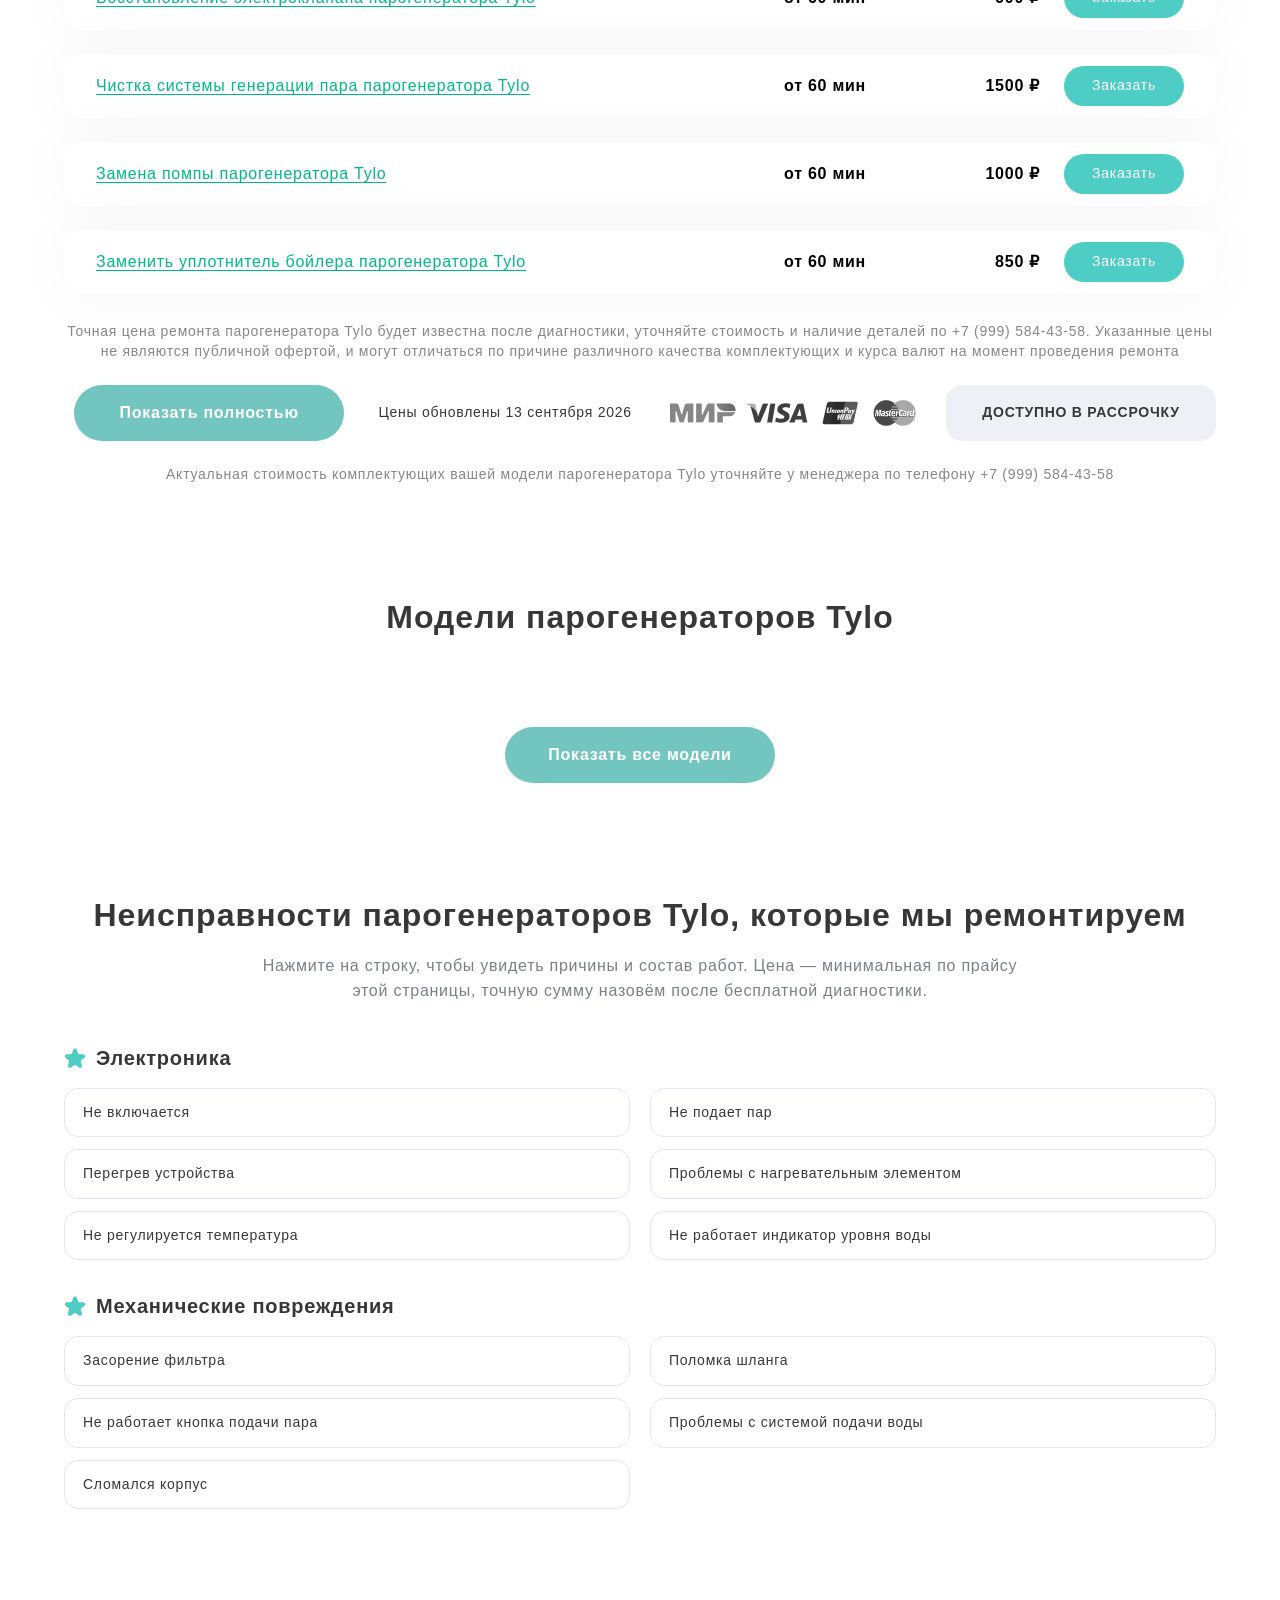
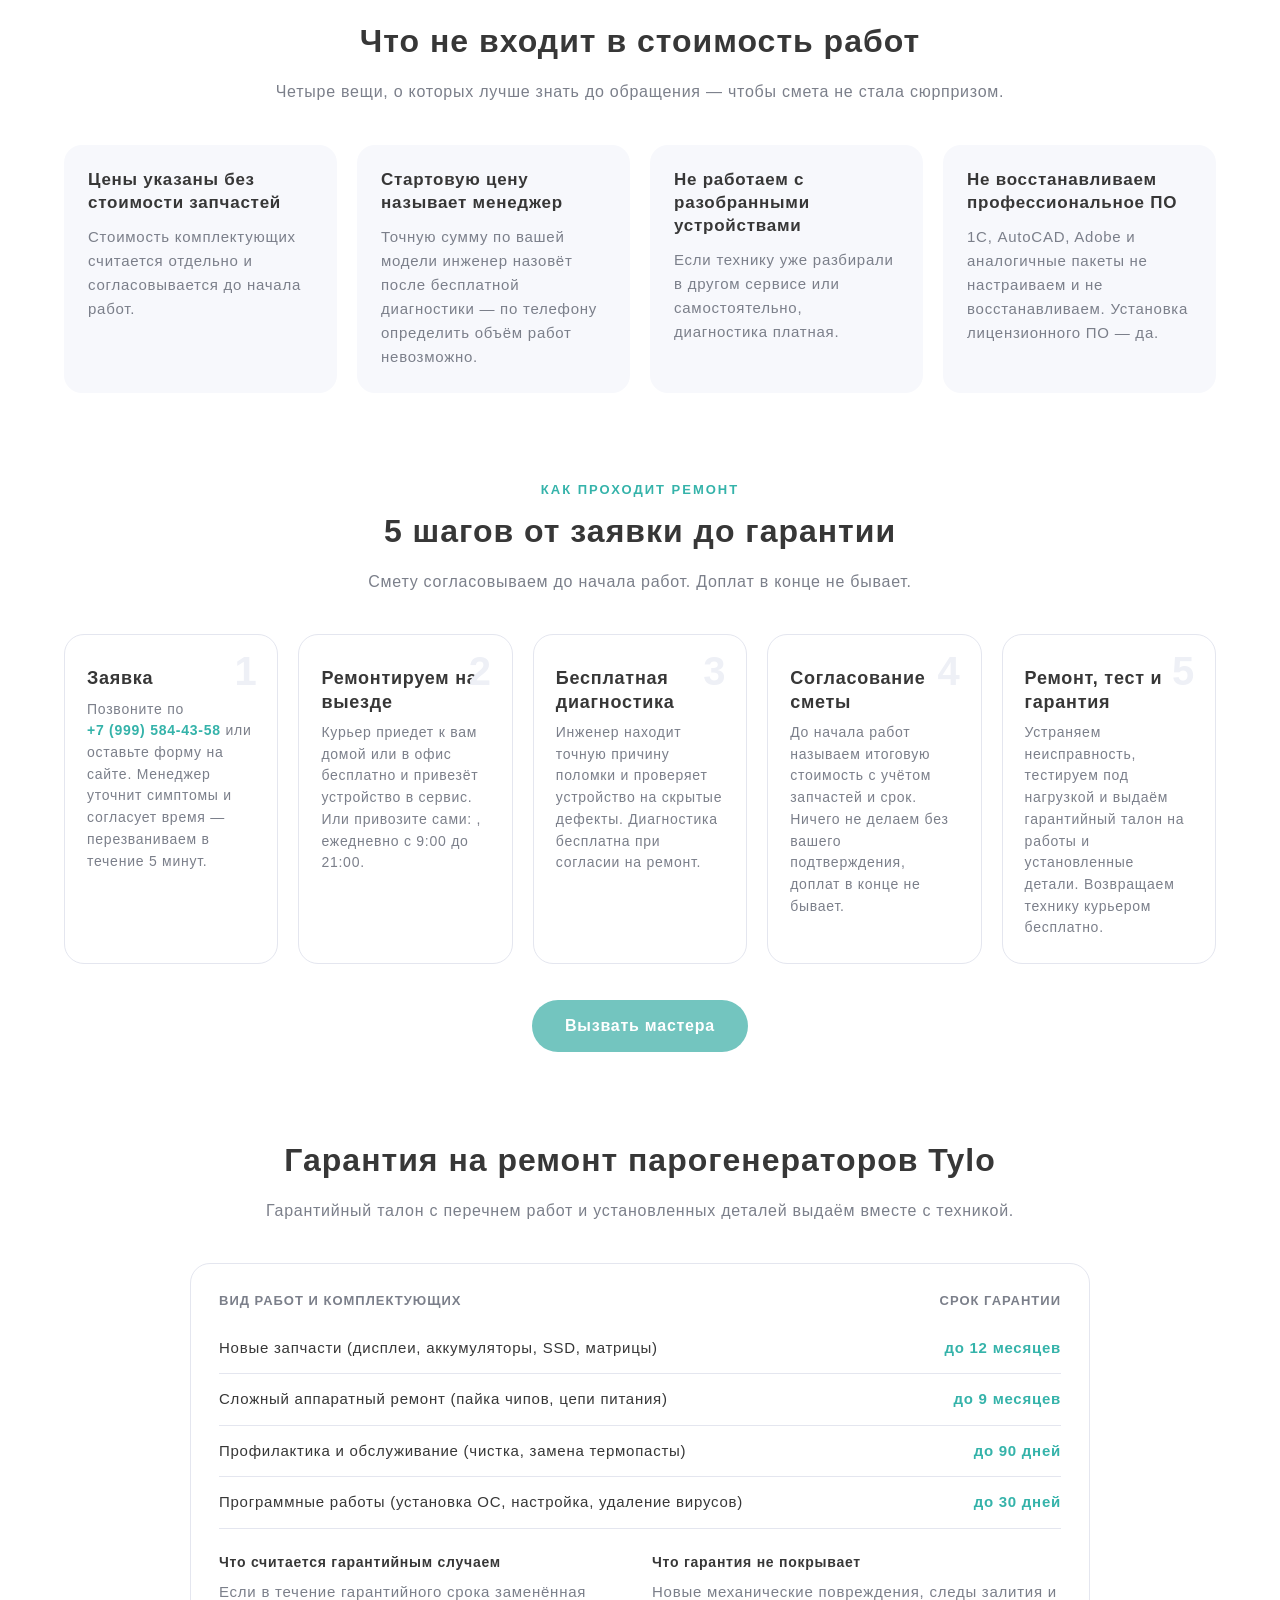
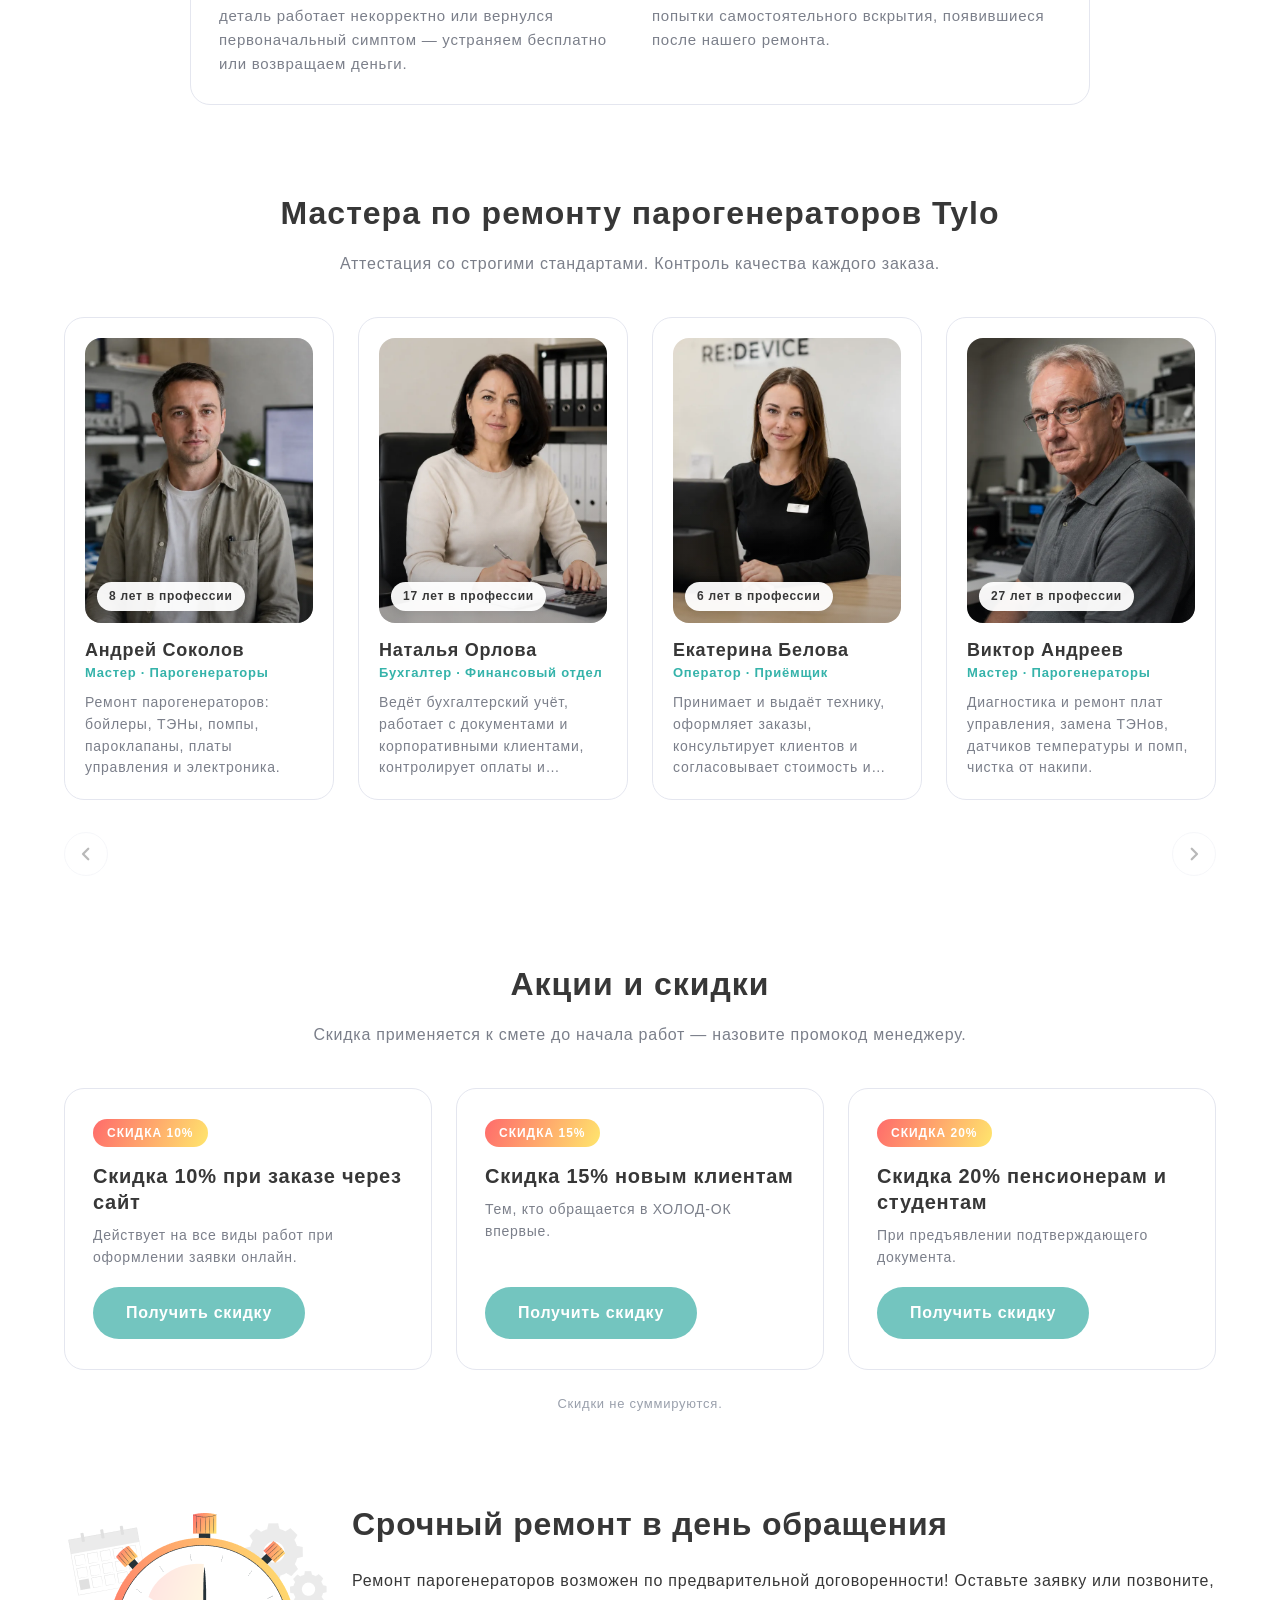
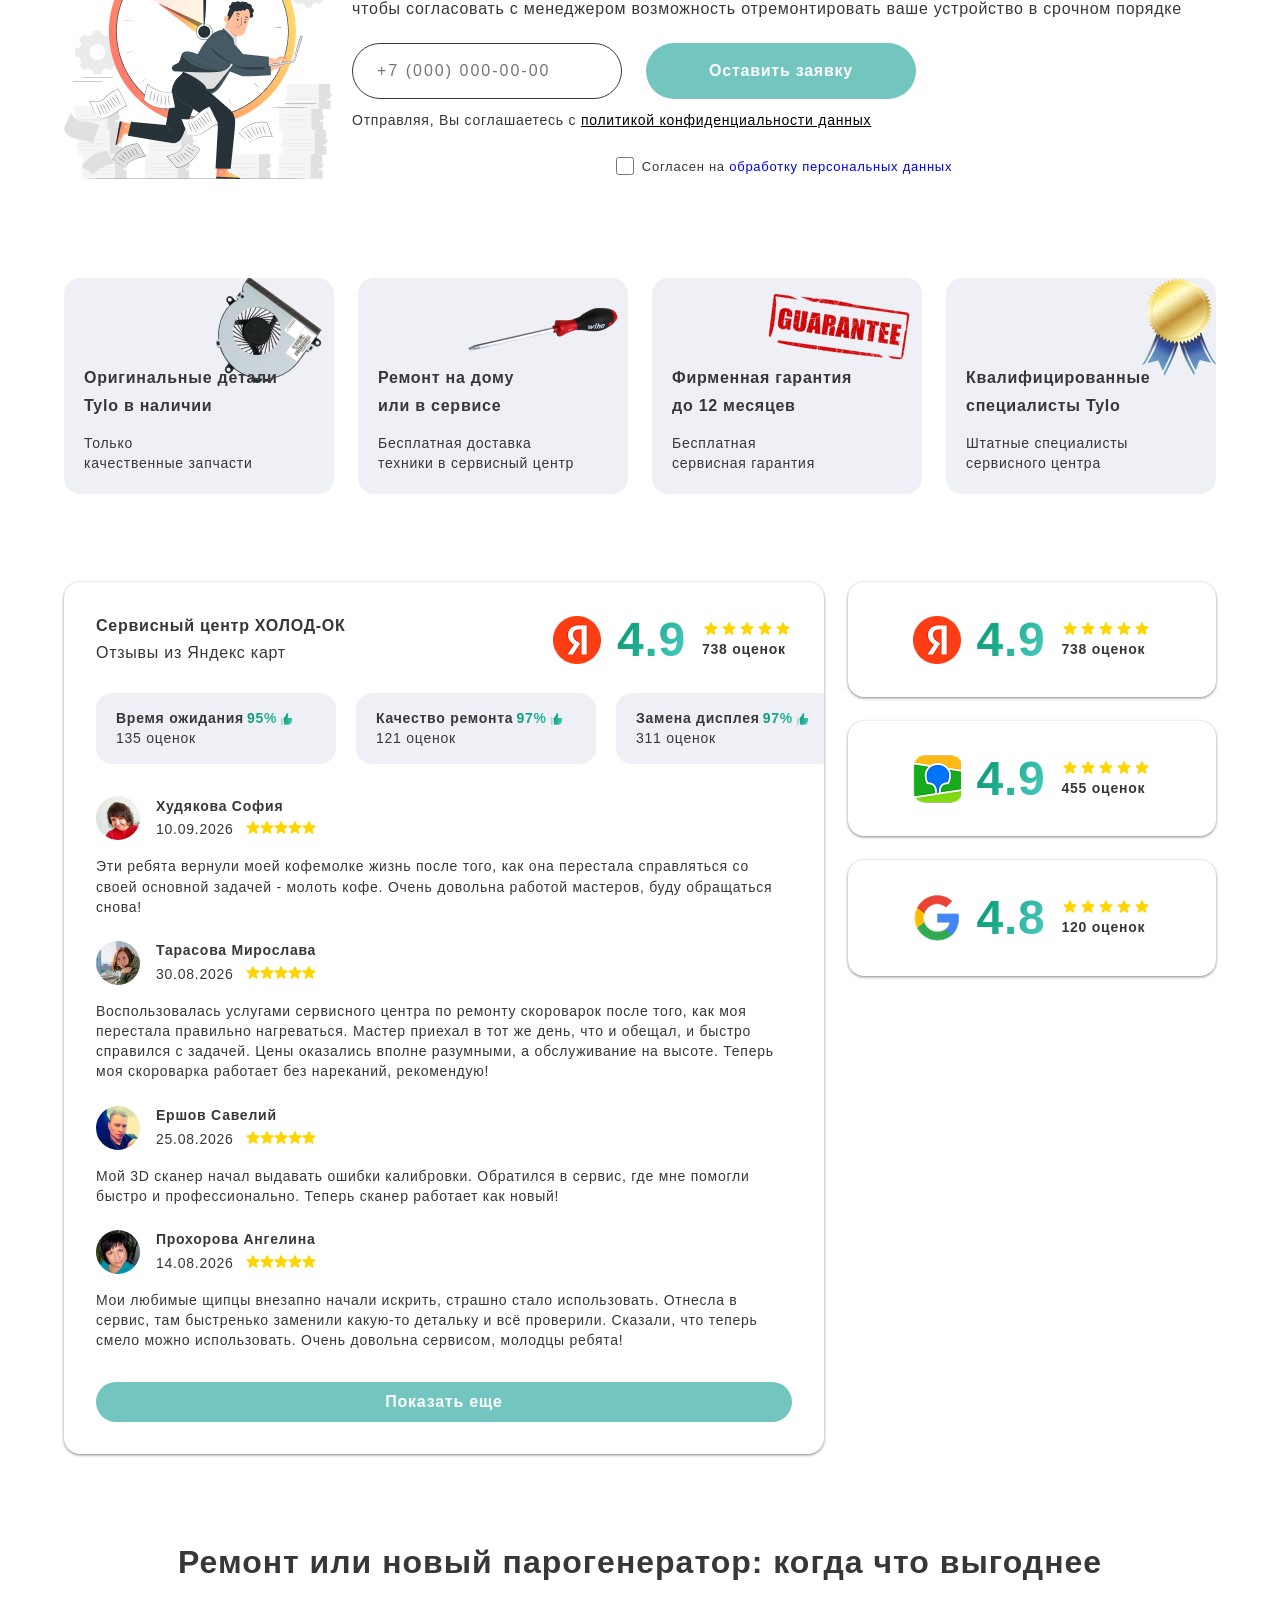
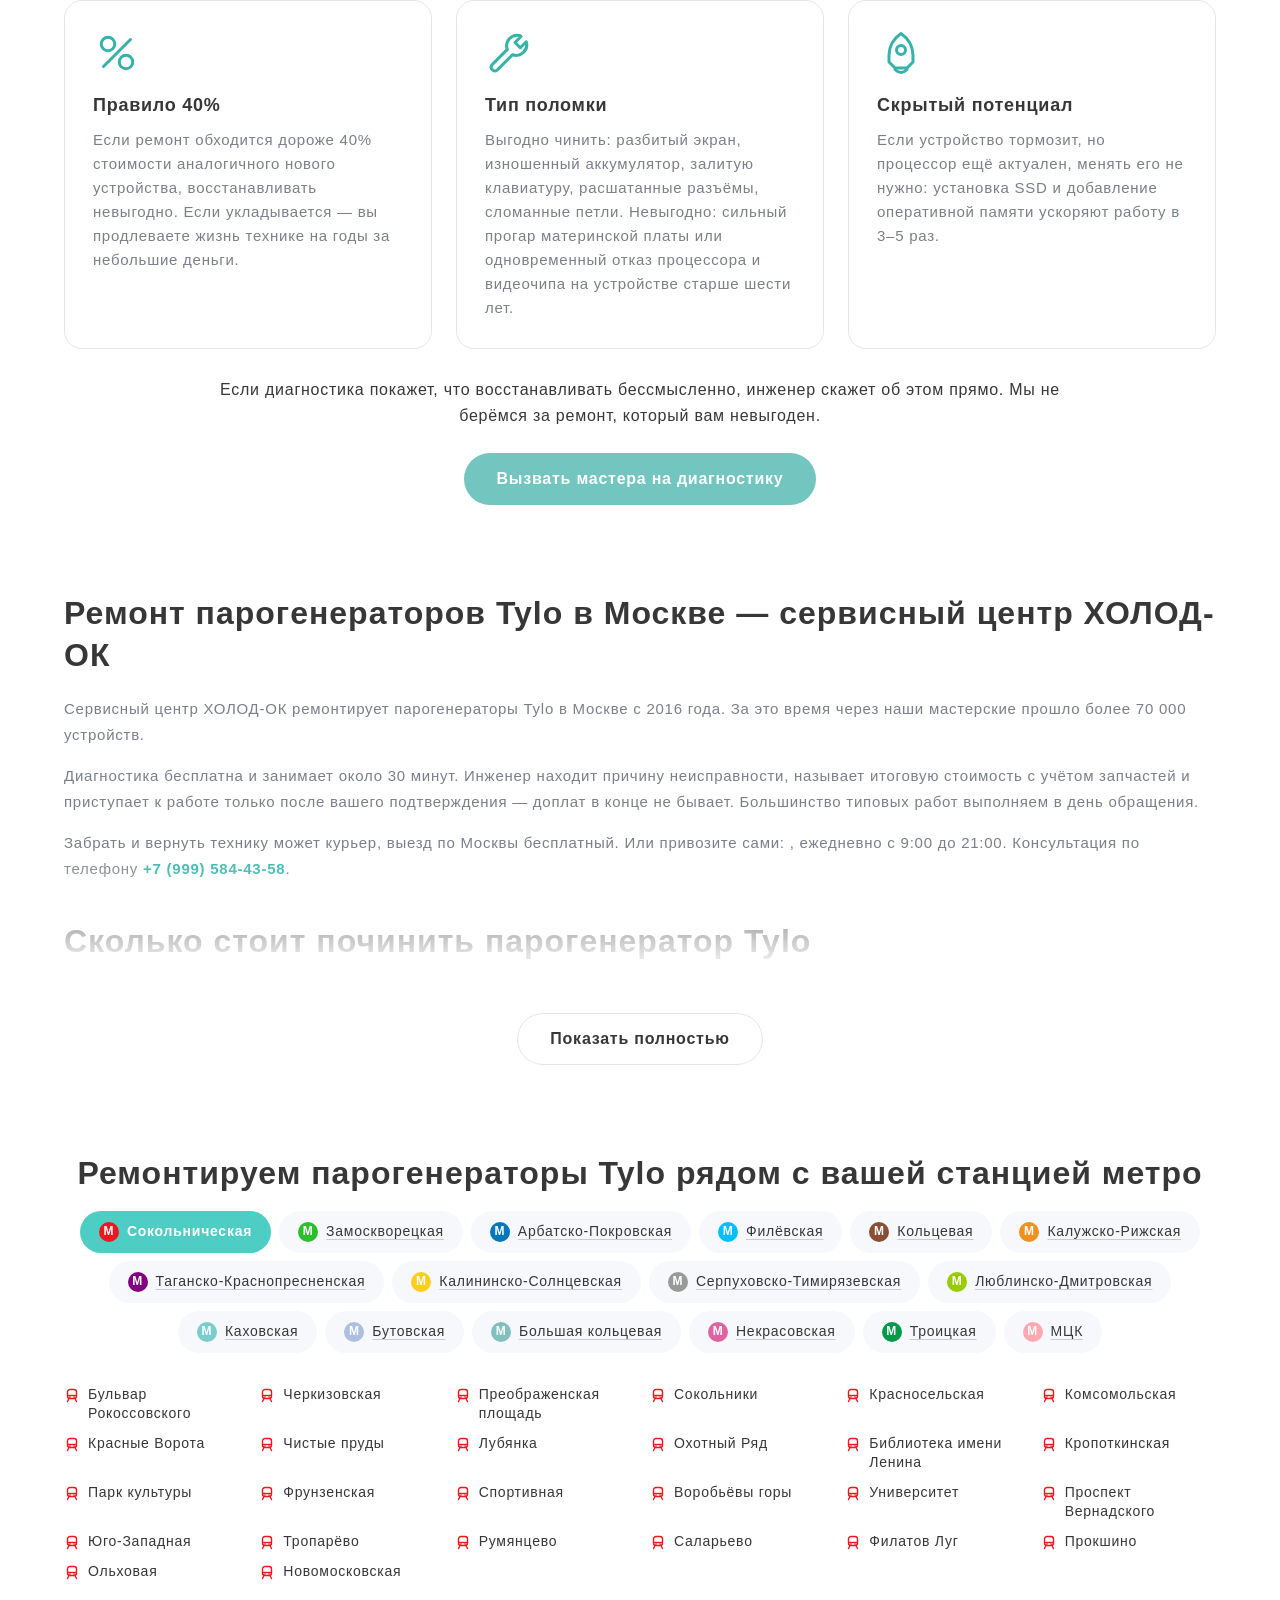
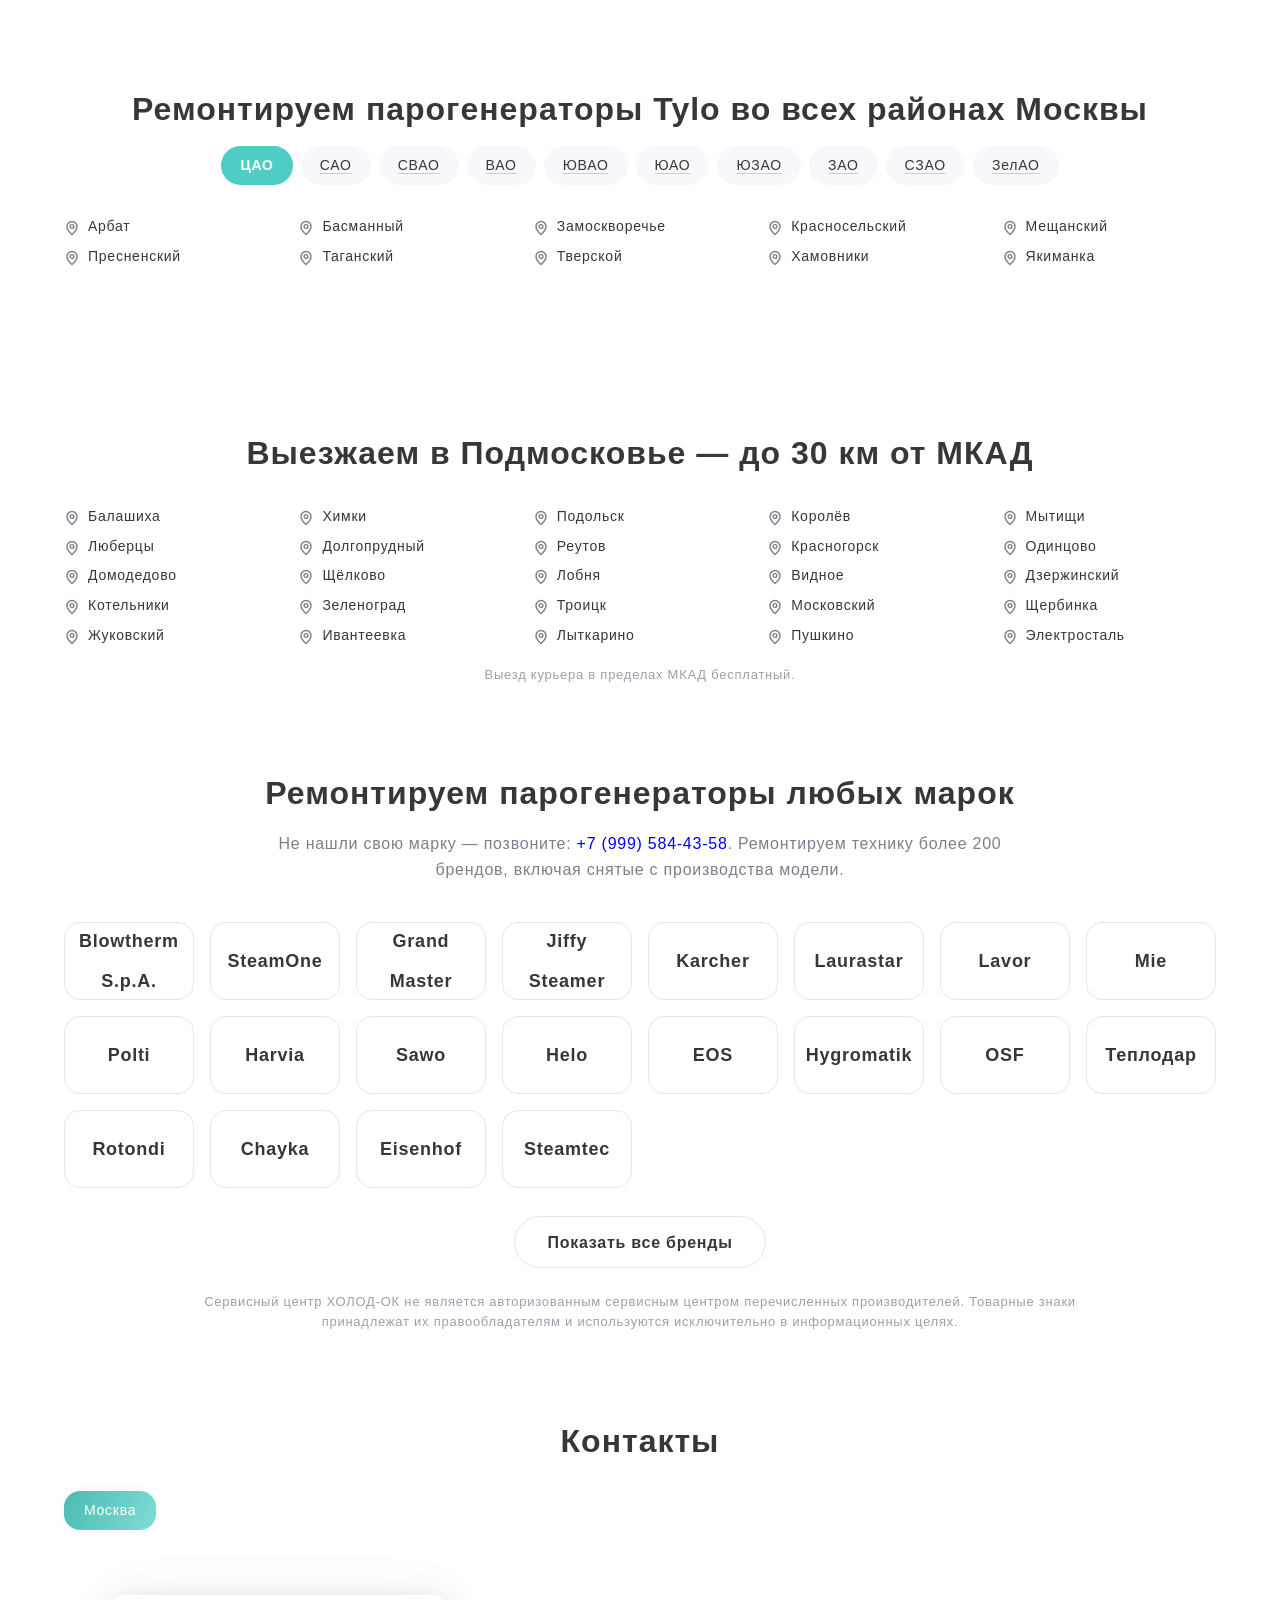
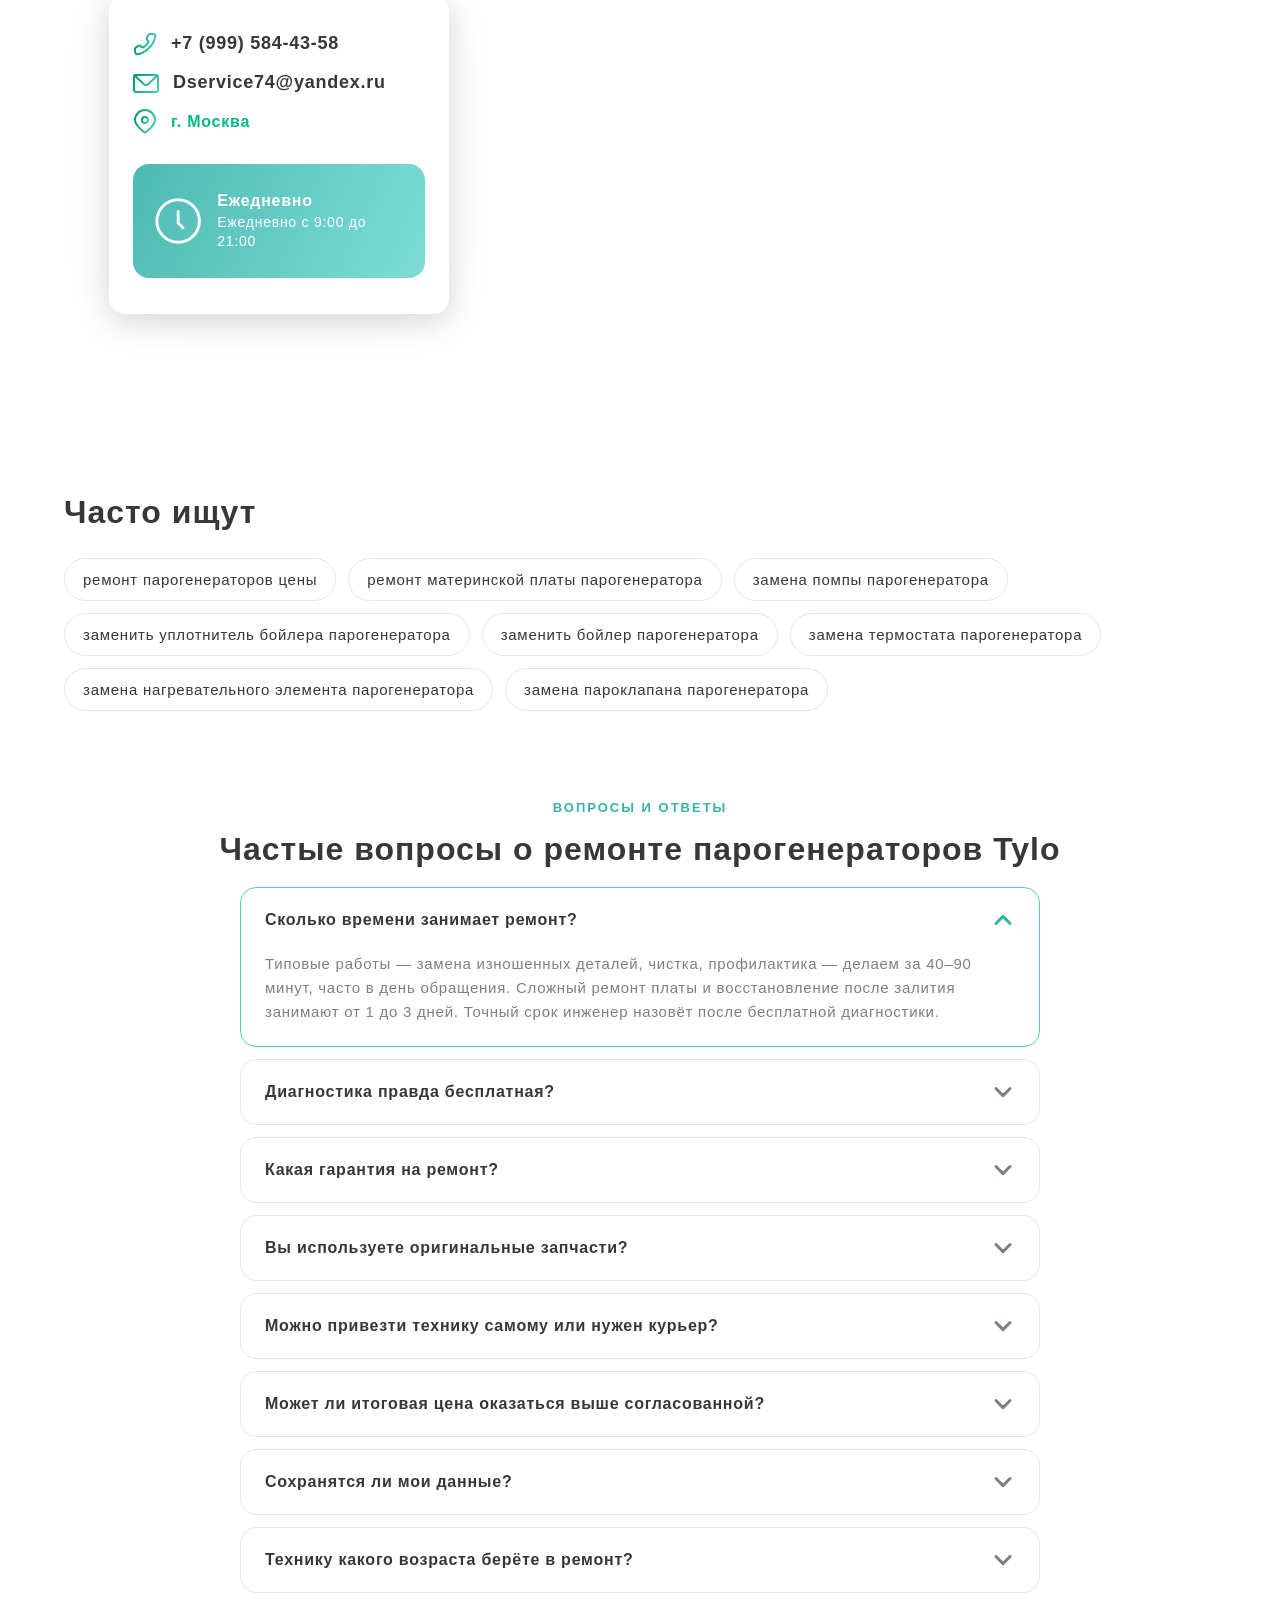
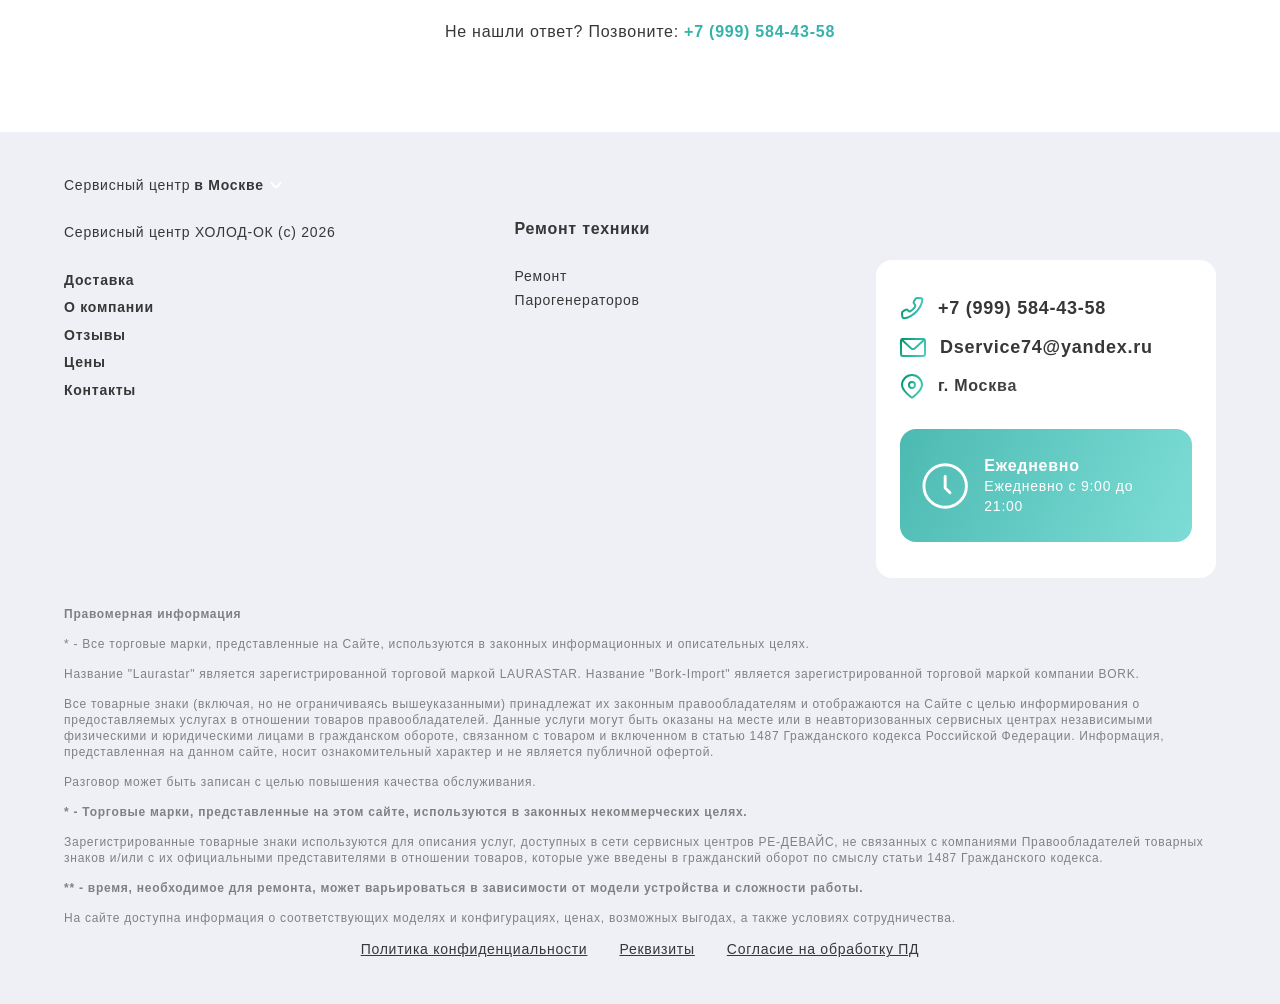
==== commit e68c4803: "update contact email and onsite repair step" ====
--- a/docs/index.html
+++ b/docs/index.html
@@ -45,7 +45,7 @@
                 "telephone": "+79995844358",
         "contactType": "Основной"
       },
-      "email": "nat89323081717@yandex.ru",
+      "email": "Dservice74@yandex.ru",
       "description": "Ремонт парогенераторов ХОЛОД-ОК с выездом на дом или в офис в Москве. Гарантия до 12 месяцев на все виды работ.",
       "address": {
         "@type": "PostalAddress",
@@ -639,7 +639,7 @@
                                     <div class="t74-steps__item" itemprop="step" itemscope itemtype="https://schema.org/HowToStep">
                         <meta itemprop="position" content="2">
                         <div class="t74-steps__num">2</div>
-                        <h3 class="t74-steps__title" itemprop="name">Забираем технику</h3>
+                        <h3 class="t74-steps__title" itemprop="name">Ремонтируем на выезде</h3>
                         <div class="t74-steps__text" itemprop="text">Курьер приедет к вам домой или в офис бесплатно и привезёт устройство в сервис. Или привозите сами:  , ежедневно с 9:00 до 21:00.</div>
                     </div>
                                     <div class="t74-steps__item" itemprop="step" itemscope itemtype="https://schema.org/HowToStep">
@@ -2018,7 +2018,7 @@
             <span itemprop="telephone">+7 (999) 584-43-58</span>
         </a>
 
-                <a href="mailto:nat89323081717@yandex.ru?subject=ХОЛОД-ОК.ru&body=Сайт-ХОЛОД-ОК.ru%0AГород-Москва" class=" contact-block-phone with-svg text-18 darkgray w-600">
+                <a href="mailto:Dservice74@yandex.ru?subject=ХОЛОД-ОК.ru&body=Сайт-ХОЛОД-ОК.ru%0AГород-Москва" class=" contact-block-phone with-svg text-18 darkgray w-600">
             <svg width="26" height="24" viewBox="0 0 26 24" fill="none" xmlns="http://www.w3.org/2000/svg">
                 <path d="M1 6C1 4.89543 1.89543 4 3 4H23C24.1046 4 25 4.89543 25 6V19C25 20.1046 24.1046 21 23 21H3C1.89543 21 1 20.1046 1 19V6Z" stroke="url(#paint0_linear_281_7815)" stroke-width="2" stroke-linejoin="round" />
                 <path d="M2.42131 5.30287C1.91709 4.84067 2.24409 4 2.9281 4H23.0719C23.7559 4 24.0829 4.84067 23.5787 5.30287L15.0272 13.1418C13.8802 14.1931 12.1198 14.1931 10.9728 13.1418L2.42131 5.30287Z" stroke="url(#paint1_linear_281_7815)" stroke-width="2" stroke-linejoin="round" />
@@ -2033,7 +2033,7 @@
                     </linearGradient>
                 </defs>
             </svg>
-            nat89323081717@yandex.ru        </a>
+            Dservice74@yandex.ru        </a>
         <div class=" contact-block-address with-svg text-16 ">
             <svg width="24" height="25" viewBox="0 0 24 25" fill="none" xmlns="http://www.w3.org/2000/svg">
                 <path d="M22 11C22 15.346 15.8077 20.9022 13.1687 23.0727C12.4838 23.636 11.5162 23.636 10.8313 23.0727C8.19234 20.9022 2 15.346 2 11C2 5.47715 6.47715 1 12 1C17.5228 1 22 5.47715 22 11Z" stroke="url(#paint0_linear_281_7818)" stroke-width="2" />
@@ -2468,7 +2468,7 @@
               </defs>
             </svg>
 
-                        <a class="darkgray" href="mailto:nat89323081717@yandex.ru?subject=ХОЛОД-ОК.ru&body=Сайт-ХОЛОД-ОК.ru%0AГород-Москва">nat89323081717@yandex.ru</a>
+                        <a class="darkgray" href="mailto:Dservice74@yandex.ru?subject=ХОЛОД-ОК.ru&body=Сайт-ХОЛОД-ОК.ru%0AГород-Москва">Dservice74@yandex.ru</a>
 
           </div>
           <div class="contact-address with-svg text-16 darkgray">
@@ -2640,23 +2640,17 @@
   <script src="public/js/lazyload.min.js"></script><script src="public/js/mask.min.js"></script><script src="public/js/mainScript.js"></script><script src="public/js/switcher.js"></script><script src="public/js/swiper.js"></script><script src="public/js/price-select.js"></script><script src="public/js/t74-main.js"></script>
 
       <script type="application/ld+json">{"@context":"https://schema.org","@type":"Service","name":"Ремонт парогенераторов Tylo","serviceType":"Ремонт парогенераторов Tylo","provider":{"@type":"Organization","name":"ХОЛОД-ОК","url":"https://www.tulyacenterorg.ru/"},"areaServed":{"@type":"City","name":"Москва"},"offers":{"@type":"Offer","priceCurrency":"RUB","priceSpecification":{"@type":"PriceSpecification","minPrice":450,"priceCurrency":"RUB"}},"hasOfferCatalog":{"@type":"OfferCatalog","name":"Прайс-лист на ремонт парогенераторов Tylo","itemListElement":[{"@type":"Offer","name":"Ремонт материнской платы парогенератора Tylo","price":1000,"priceCurrency":"RUB"},{"@type":"Offer","name":"Замена помпы парогенератора Tylo","price":850,"priceCurrency":"RUB"},{"@type":"Offer","name":"Заменить уплотнитель бойлера парогенератора Tylo","price":650,"priceCurrency":"RUB"},{"@type":"Offer","name":"Заменить бойлер парогенератора Tylo","price":1200,"priceCurrency":"RUB"},{"@type":"Offer","name":"Замена термостата парогенератора Tylo","price":590,"priceCurrency":"RUB"},{"@type":"Offer","name":"Замена нагревательного элемента парогенератора Tylo","price":750,"priceCurrency":"RUB"},{"@type":"Offer","name":"Замена пароклапана парогенератора Tylo","price":590,"priceCurrency":"RUB"},{"@type":"Offer","name":"Замена клапана давления парогенератора Tylo","price":590,"priceCurrency":"RUB"},{"@type":"Offer","name":"Чистка системы генерации пара парогенератора Tylo","price":1500,"priceCurrency":"RUB"},{"@type":"Offer","name":"Профилактическая чистка парогенератора Tylo","price":550,"priceCurrency":"RUB"},{"@type":"Offer","name":"Корпусный ремонт (замена резинок, креплений, кнопок) парогенератора Tylo","price":450,"priceCurrency":"RUB"},{"@type":"Offer","name":"Очистка подошвы утюга парогенератора Tylo","price":500,"priceCurrency":"RUB"},{"@type":"Offer","name":"Замена шнура питания парогенератора Tylo","price":590,"priceCurrency":"RUB"},{"@type":"Offer","name":"Ремонт/замена датчика температуры парогенератора Tylo","price":590,"priceCurrency":"RUB"},{"@type":"Offer","name":"Восстановление электроклапана парогенератора Tylo","price":600,"priceCurrency":"RUB"}]}}</script>
-<script type="application/ld+json">{"@context":"https://schema.org","@type":"LocalBusiness","@id":"https://www.tulyacenterorg.ru/#localbusiness","name":"ХОЛОД-ОК","url":"https://www.tulyacenterorg.ru/","telephone":"+79995844358","email":"nat89323081717@yandex.ru","address":{"@type":"PostalAddress","addressLocality":"Москва","addressCountry":"RU"},"openingHours":"Mo-Su 09:00-21:00","geo":{"@type":"GeoCoordinates","latitude":55.7558,"longitude":37.6173},"aggregateRating":{"@type":"AggregateRating","ratingValue":"4.9","reviewCount":738,"bestRating":"5"}}</script>
+<script type="application/ld+json">{"@context":"https://schema.org","@type":"LocalBusiness","@id":"https://www.tulyacenterorg.ru/#localbusiness","name":"ХОЛОД-ОК","url":"https://www.tulyacenterorg.ru/","telephone":"+79995844358","email":"Dservice74@yandex.ru","address":{"@type":"PostalAddress","addressLocality":"Москва","addressCountry":"RU"},"openingHours":"Mo-Su 09:00-21:00","geo":{"@type":"GeoCoordinates","latitude":55.7558,"longitude":37.6173},"aggregateRating":{"@type":"AggregateRating","ratingValue":"4.9","reviewCount":738,"bestRating":"5"}}</script>
 
 
 <script>
-window.SITE_LEADS = {"mode": "telegram", "tgToken": "ODM2MzEzODk3MDpBQUdJUVVpaWZkME81Yno0cVpoNEdSeklYVEJOVTdmMjlhQQ==", "tgChats": ["8723283117", "731734894"], "sourceName": "Сайт Tylo (Челябинск)", "sb": {"url": "https://wedeflvoryfdkzuodgzg.supabase.co", "key": "sb_publishable_6MB90Z-Ms5wFxAMtRMPa2w_6-ce8Qov"}, "site": "holodok", "phone": "+7 (999) 584-43-58"};
-/* Public forms client. Two independent channels, no server needed:
-   1) Telegram sendMessage to each admin chat (token is base64 in cfg);
-   2) Supabase REST insert into public.leads (anon key, insert-only RLS).
-   Each channel fails silently on its own — the visitor sees success if at
-   least one channel accepted the lead. Site tag goes into `utm` (legacy
-   scheme) so each admin panel can pick out its own leads. */
+window.SITE_LEADS = {"mode": "supabase", "sb": {"url": "https://wedeflvoryfdkzuodgzg.supabase.co", "key": "sb_publishable_6MB90Z-Ms5wFxAMtRMPa2w_6-ce8Qov"}, "site": "holodok", "phone": "+7 (999) 584-43-58"};
+/* Public forms client. Single channel: Supabase REST insert (anon key,
+   insert-only RLS). The Telegram notification is sent SERVER-SIDE by a
+   database trigger (pg_net) — the browser holds no secrets at all. */
 (function () {
   'use strict';
   var cfg = window.SITE_LEADS || {};
-  function b64d(s) { try { return s ? atob(s) : ''; } catch (e) { return ''; } }
-  var TG_TOKEN = b64d(cfg.tgToken);
-  var CHATS = Array.isArray(cfg.tgChats) ? cfg.tgChats : [];
 
   function field(form, selector) {
     var el = form.querySelector(selector);
@@ -2703,29 +2697,8 @@
     });
   }
 
-  function tgText(d) {
-    return 'Новая заявка\n' +
-      'Источник: ' + (cfg.sourceName || cfg.site || '—') + '\n' +
-      'Форма: ' + (d.source || '—') + '\n' +
-      'Телефон: ' + d.phone +
-      (d.name ? '\nИмя: ' + d.name : '') +
-      (d.message ? '\nСообщение: ' + d.message : '') +
-      (d.page ? '\nСтраница: ' + d.page : '');
-  }
-  /* Telegram: каждому админу; кто ещё не нажал /start боту — его отправка
-     просто проваливается, остальные всё равно получат. */
-  function sendTG(d) {
-    if (!TG_TOKEN || !CHATS.length) return Promise.resolve(0);
-    var text = tgText(d);
-    return Promise.all(CHATS.map(function (chat) {
-      return fetch('https://api.telegram.org/bot' + TG_TOKEN + '/sendMessage', {
-        method: 'POST', headers: { 'Content-Type': 'application/json' },
-        body: JSON.stringify({ chat_id: chat, text: text })
-      }).then(function (r) { return r.ok ? 1 : 0; }).catch(function () { return 0; });
-    })).then(function (a) { return a.reduce(function (x, y) { return x + y; }, 0); });
-  }
-  /* Supabase: общее хранилище заявок. Тег сайта кладём в utm (старая схема —
-     колонки site в таблице нет, admin-панели опознают свои заявки по тегу). */
+  /* Единственный канал: вставка в общее хранилище заявок. Тег сайта идёт в
+     utm. Уведомление в Telegram отправит триггер базы — отсюда токена нет. */
   function sendSB(d) {
     var sb = cfg.sb || {};
     if (!sb.url || !sb.key) return Promise.resolve(0);
@@ -2771,8 +2744,8 @@
     form.dataset.leadBusy = '1'; form.setAttribute('aria-busy', 'true');
     status(form, 'Отправляем заявку…', false);
     try {
-      var results = await Promise.all([sendTG(form._leadPayload), sendSB(form._leadPayload)]);
-      if (results[0] + results[1] < 1) throw new Error('failed');
+      var ok = await sendSB(form._leadPayload);
+      if (!ok) throw new Error('failed');
       form.dataset.leadDone = '1';
       status(form, 'Спасибо! Заявка отправлена. Мы свяжемся с вами.', true);
       form.querySelectorAll('input, textarea, select').forEach(function (el) { el.disabled = true; });
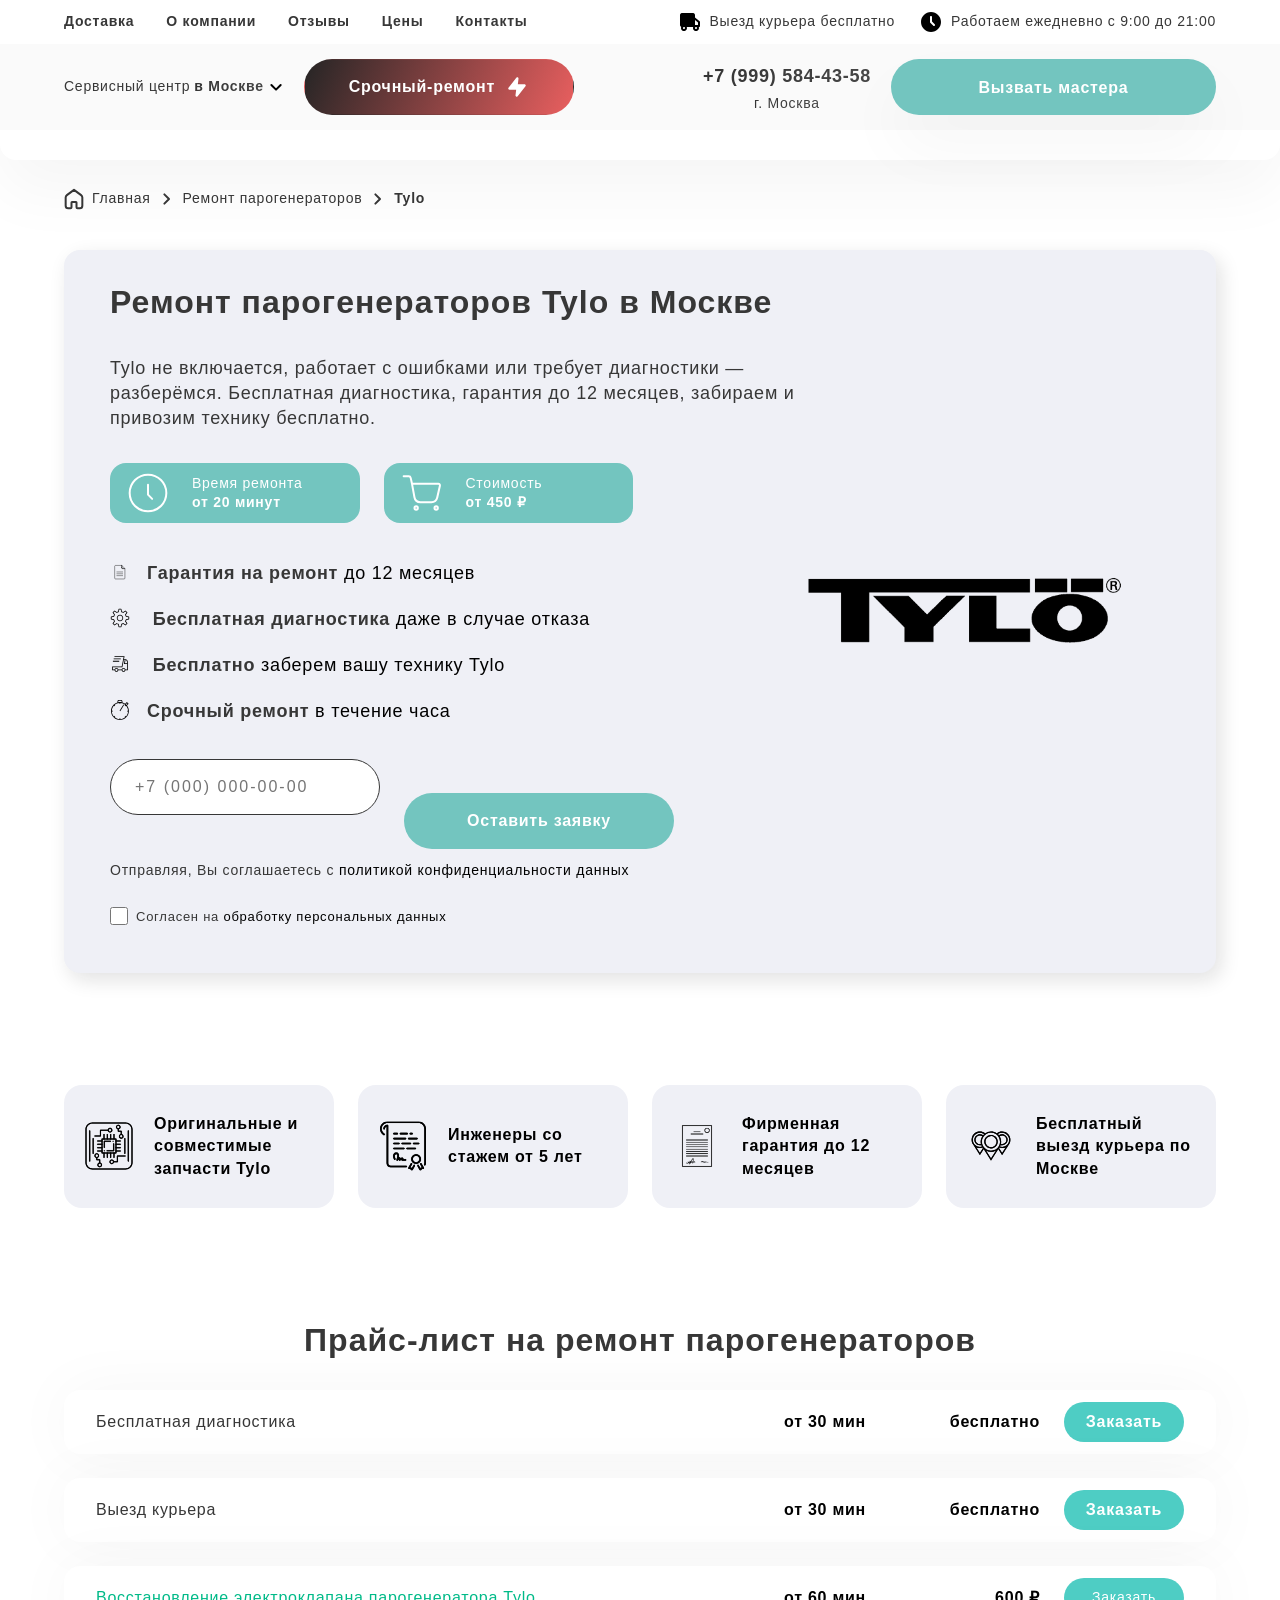
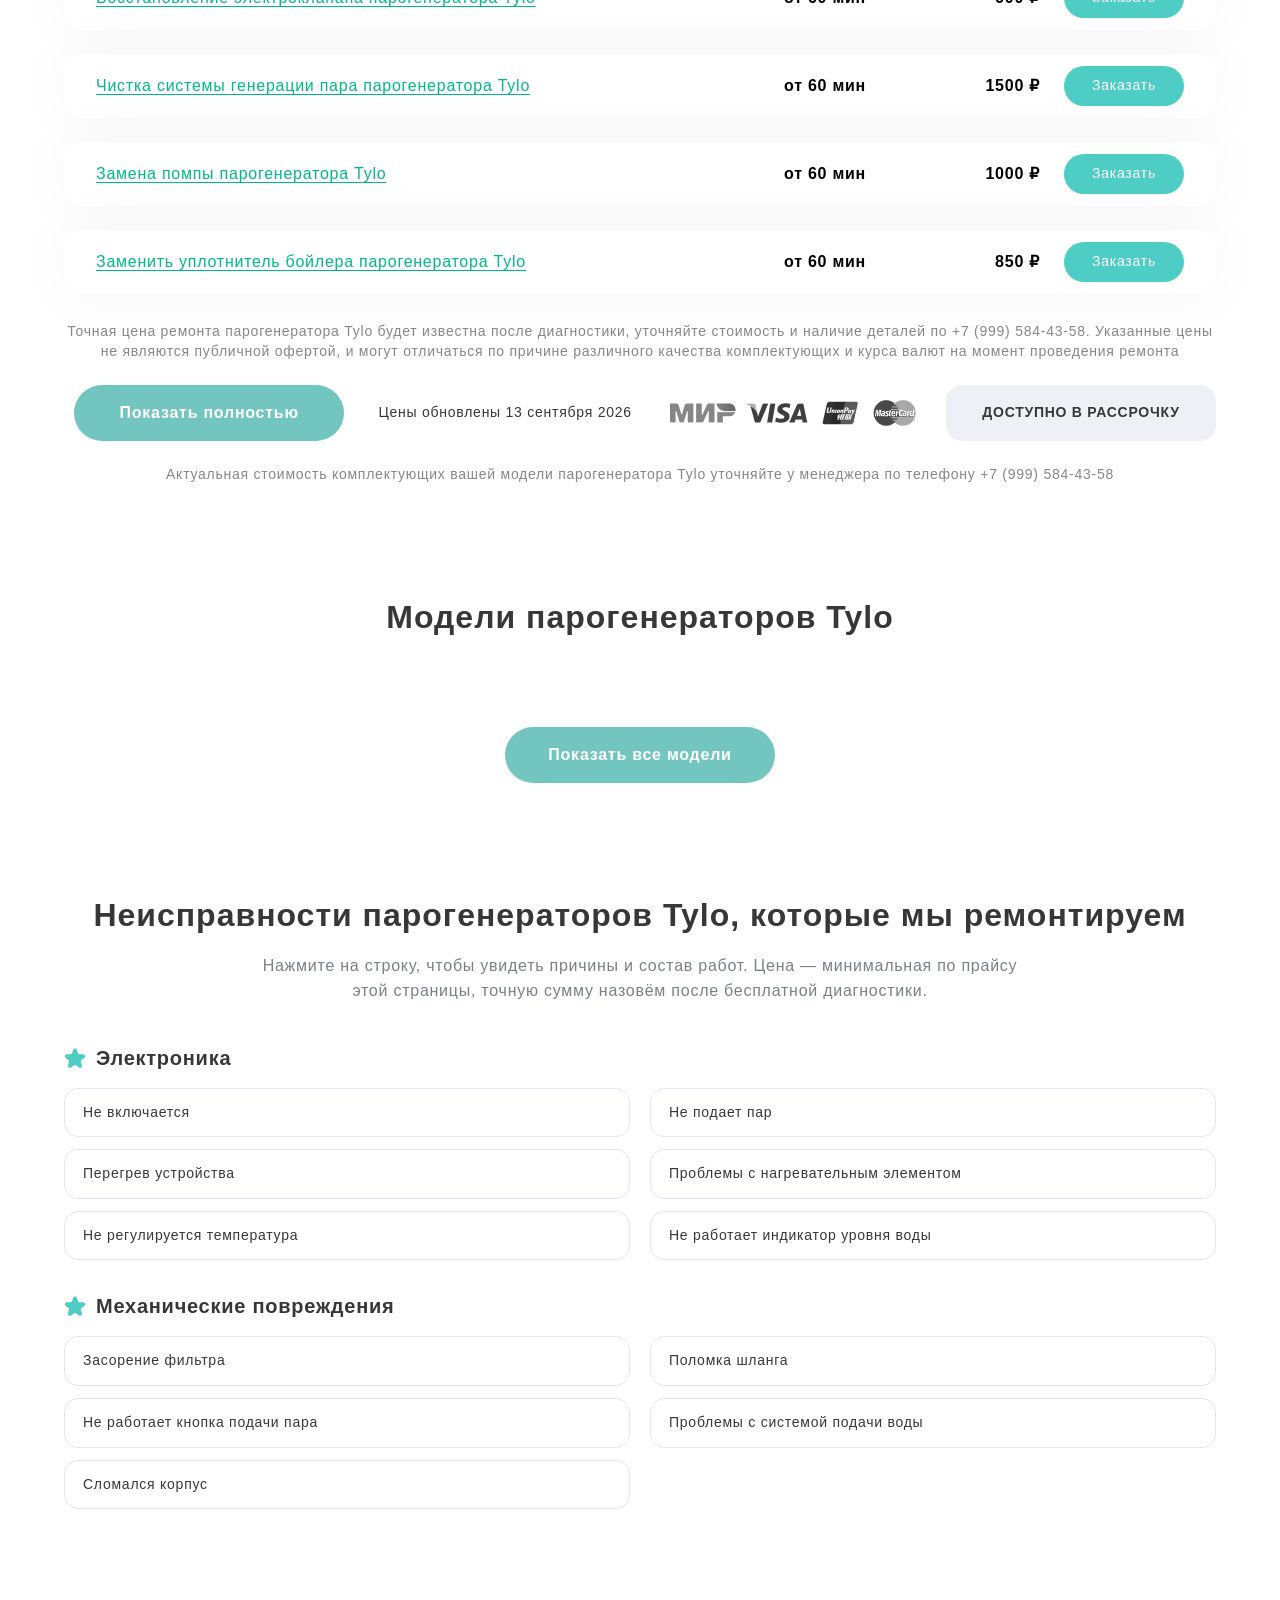
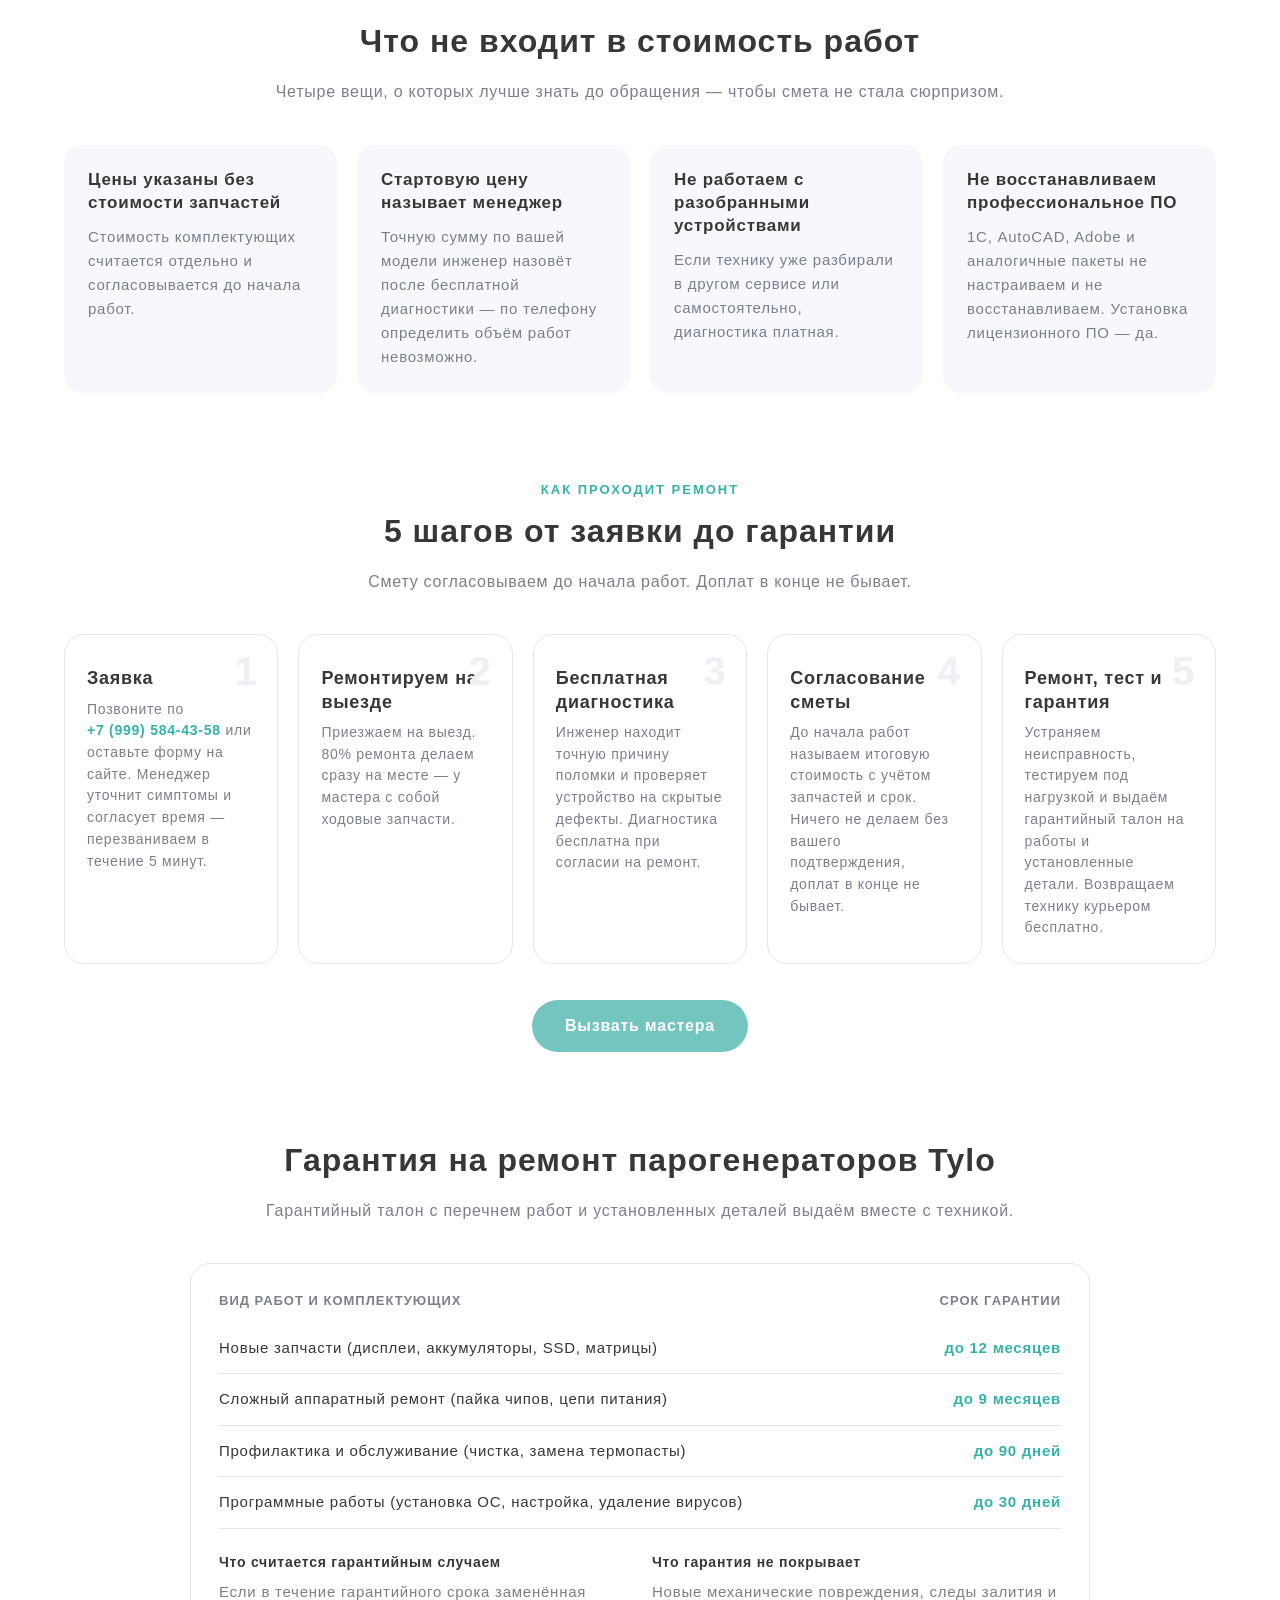
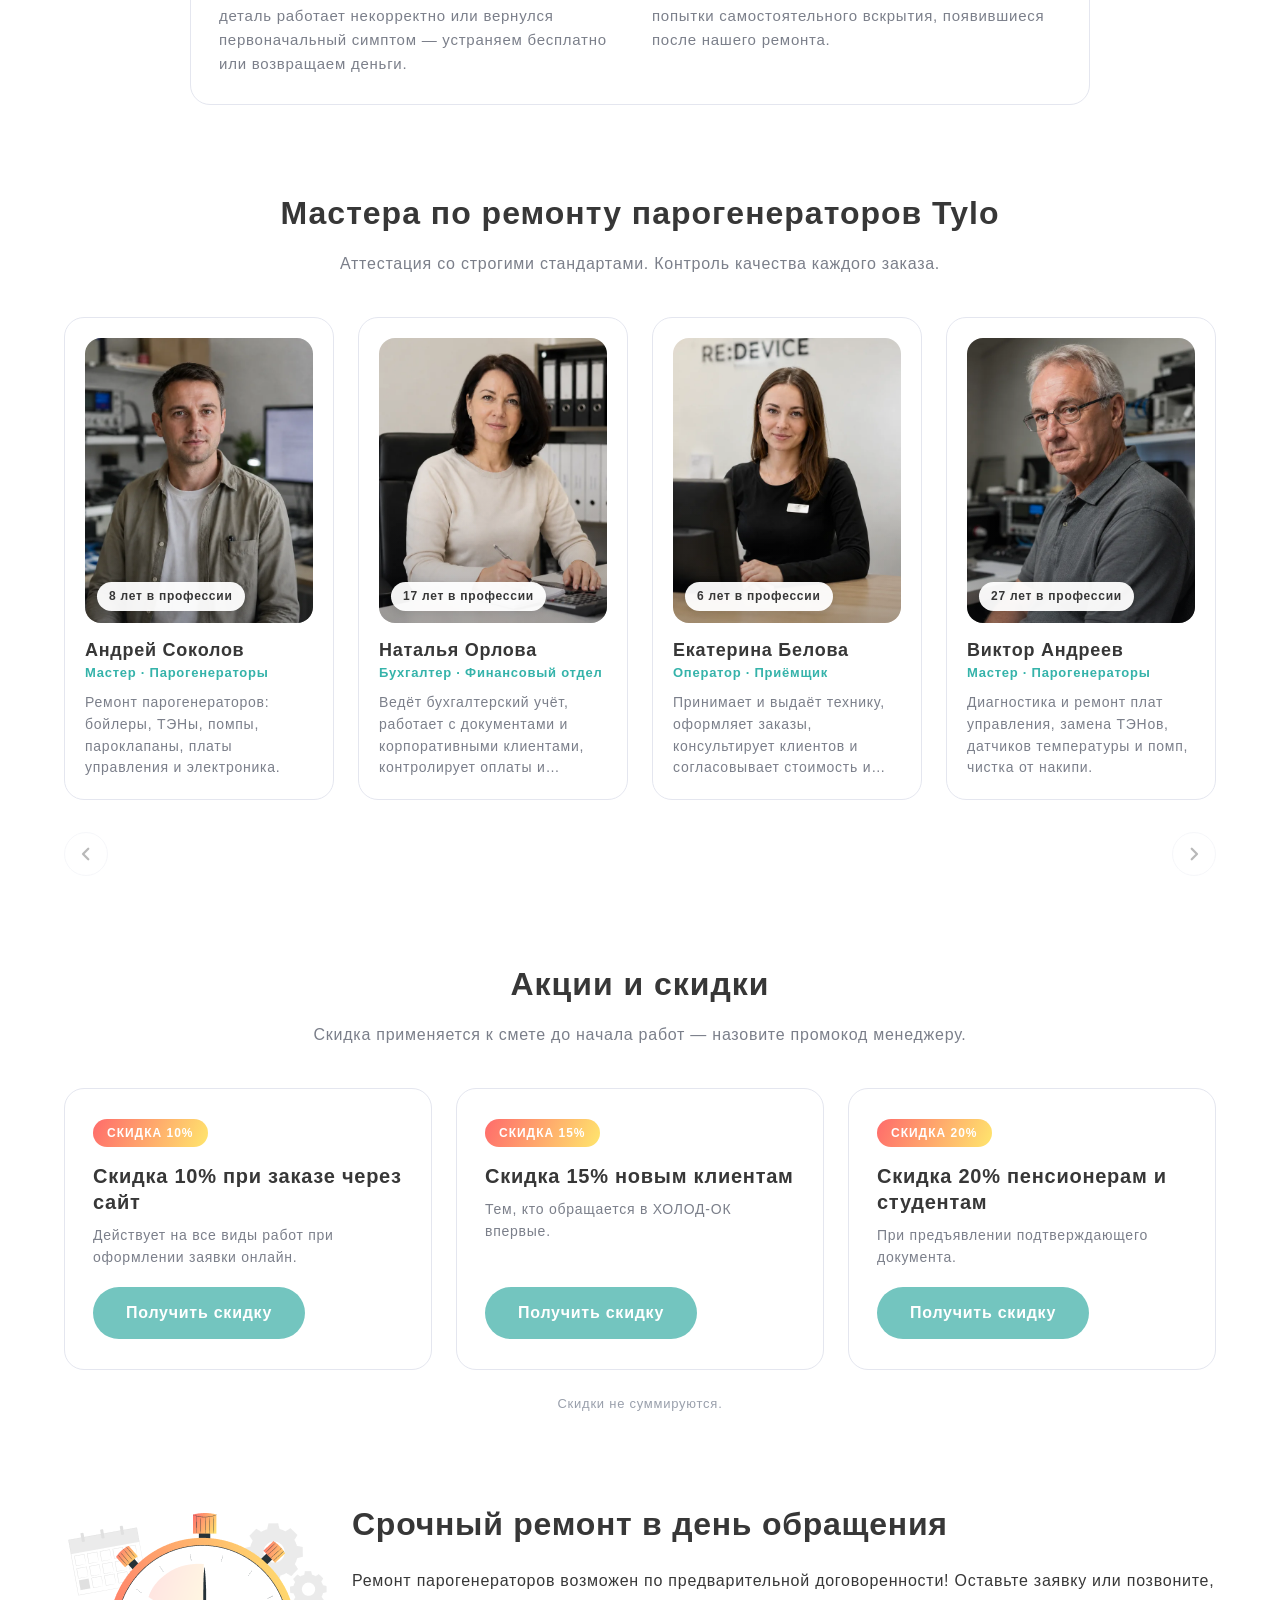
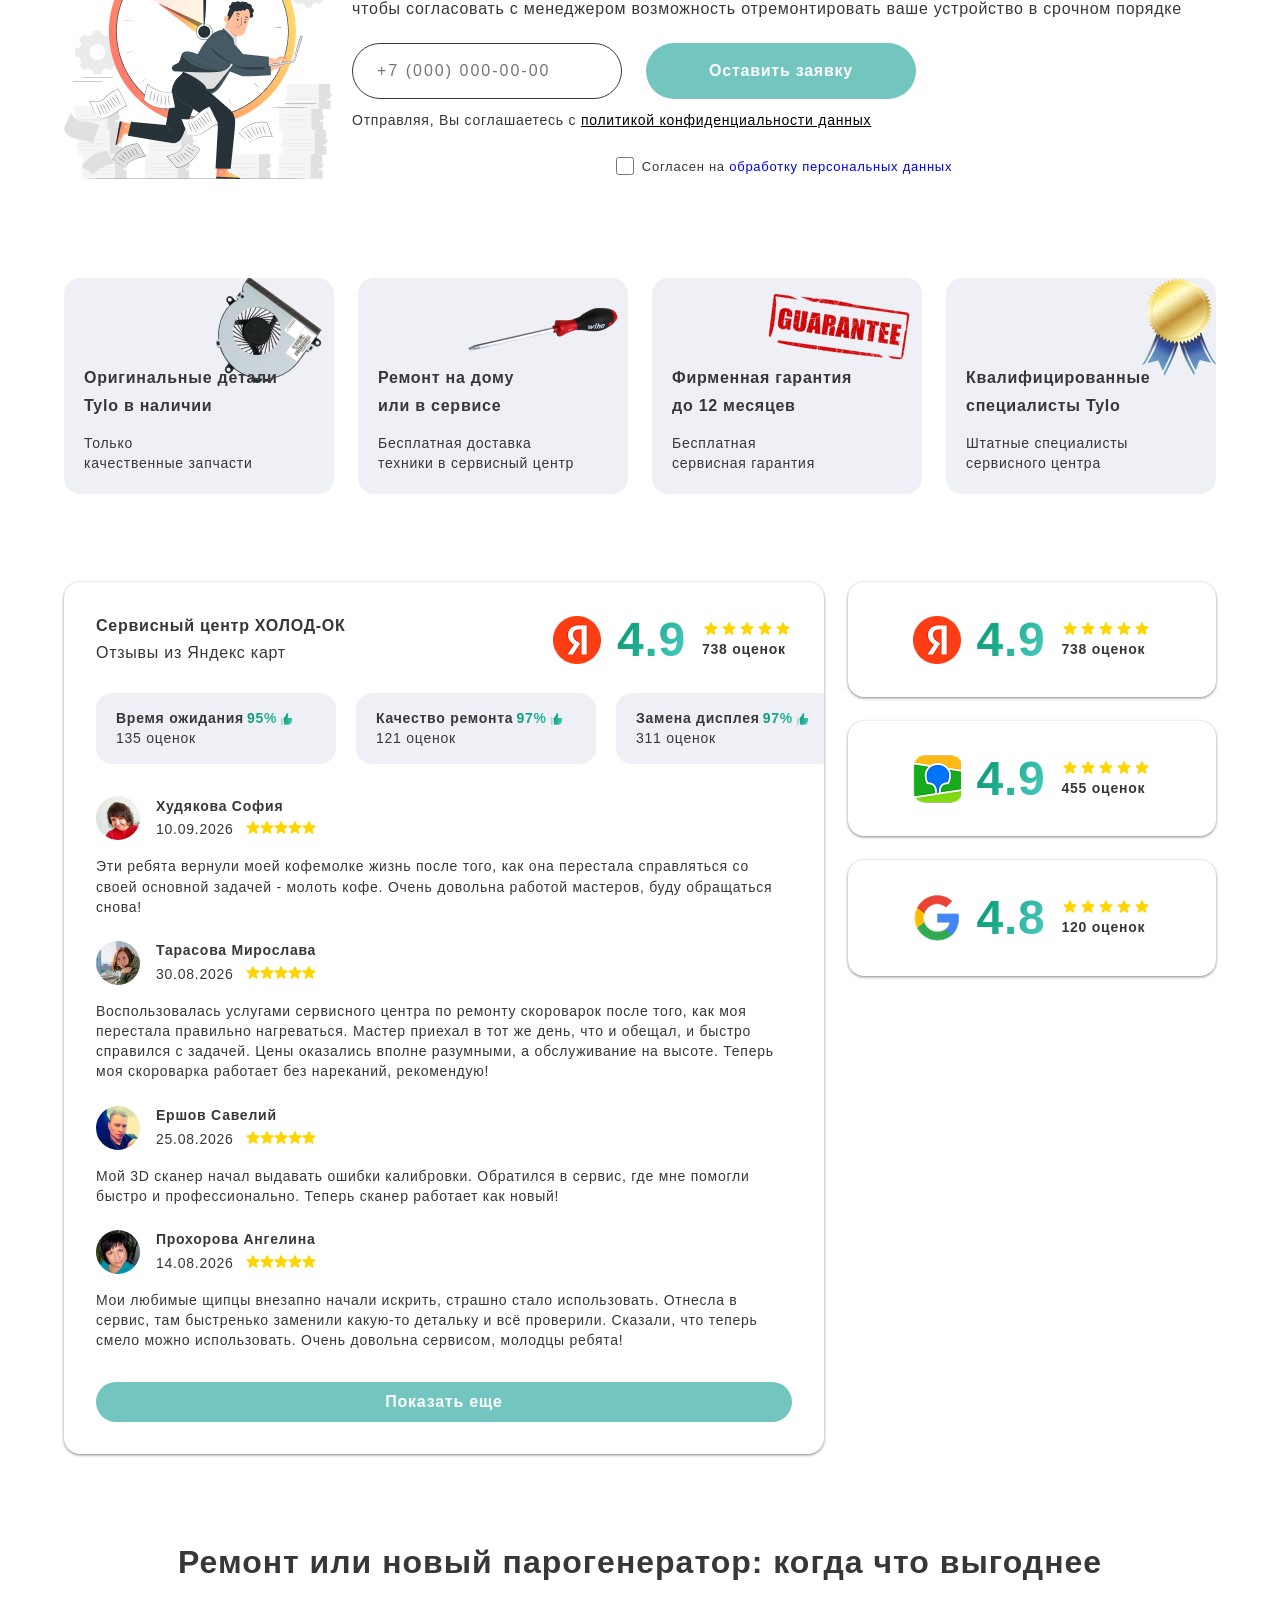
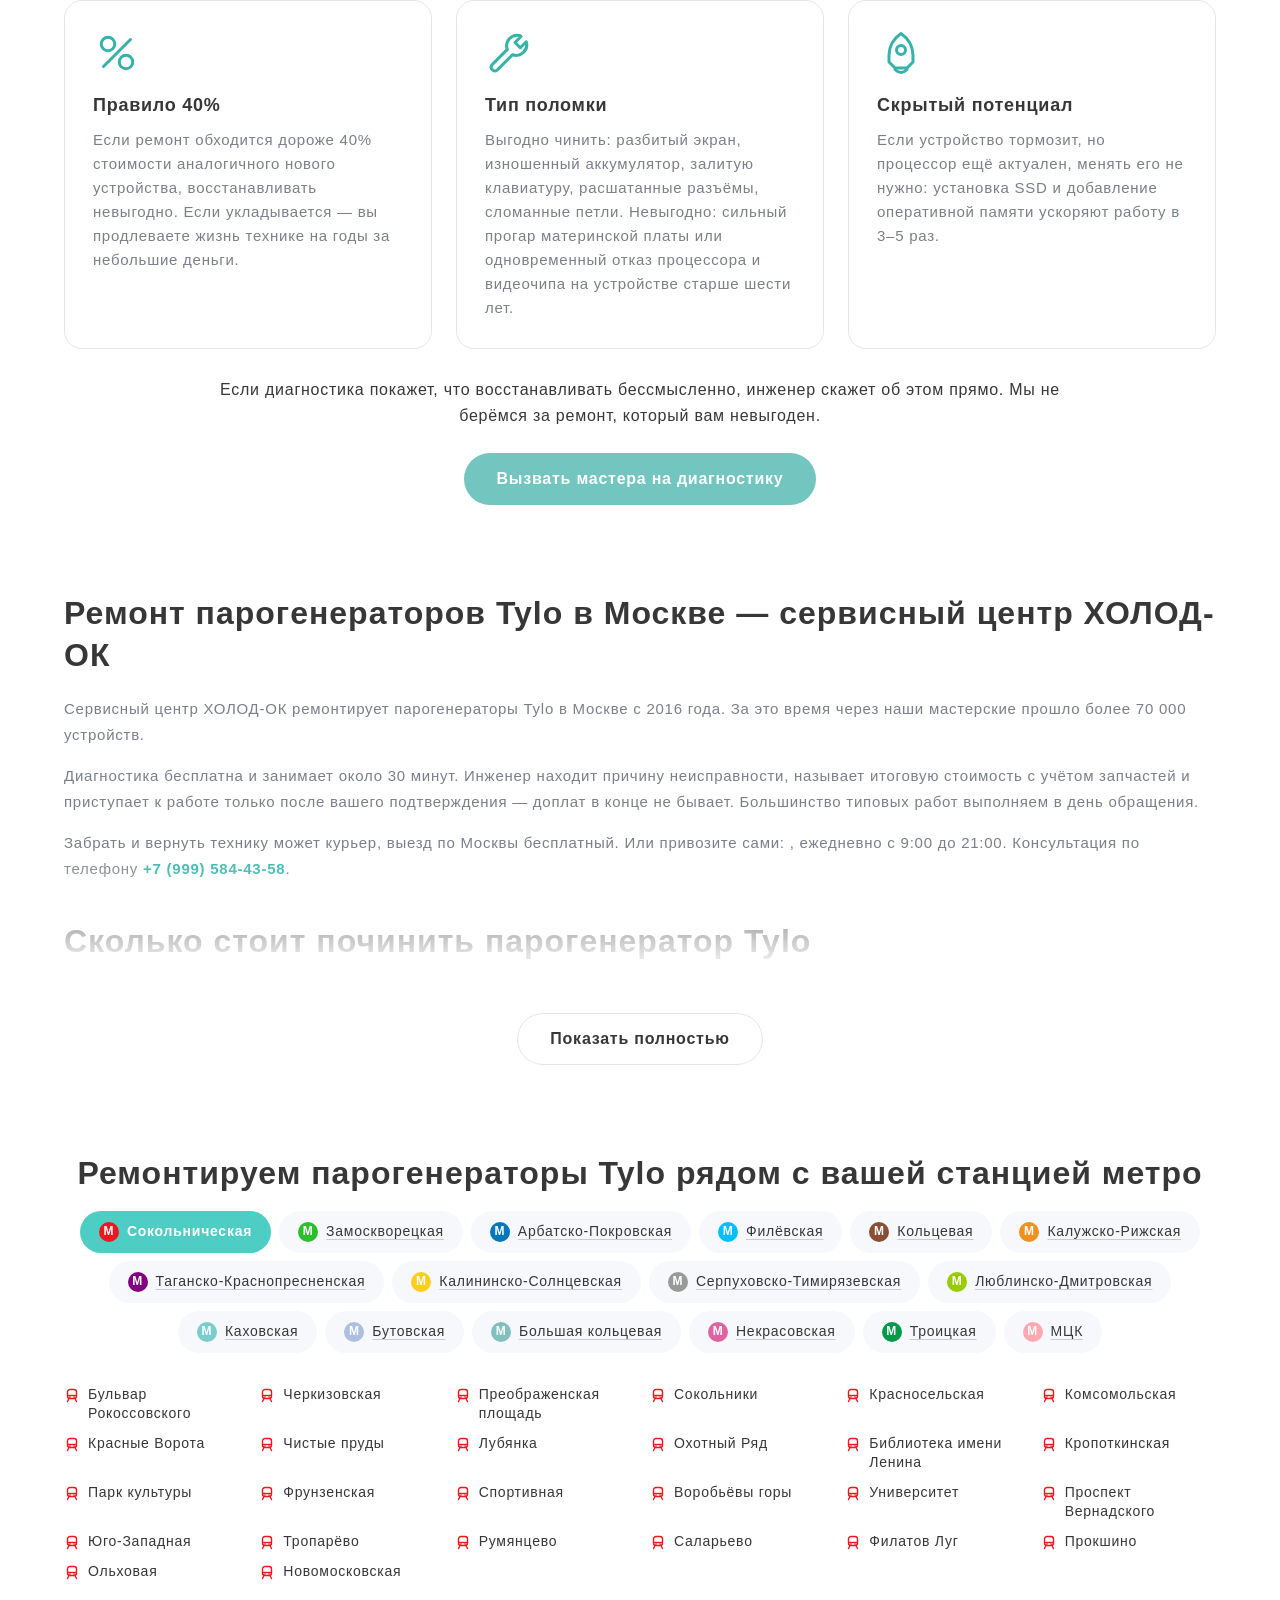
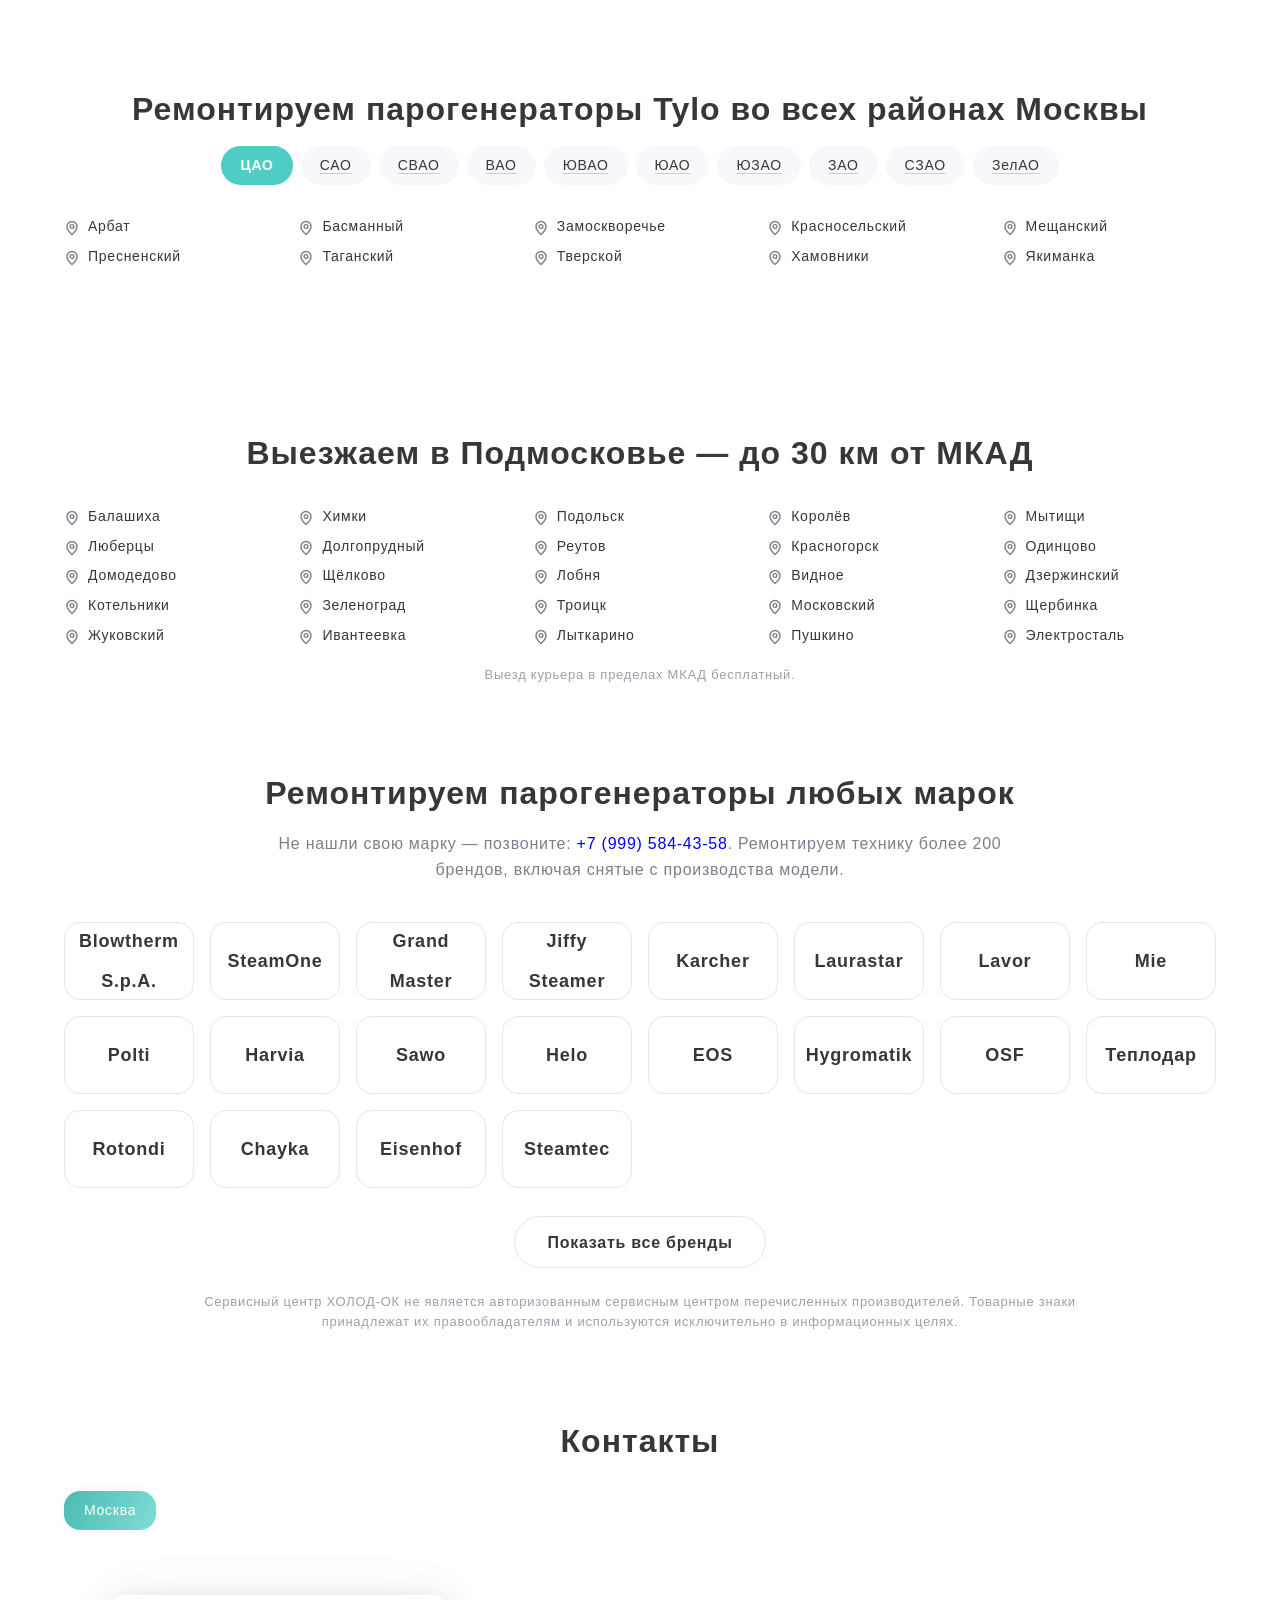
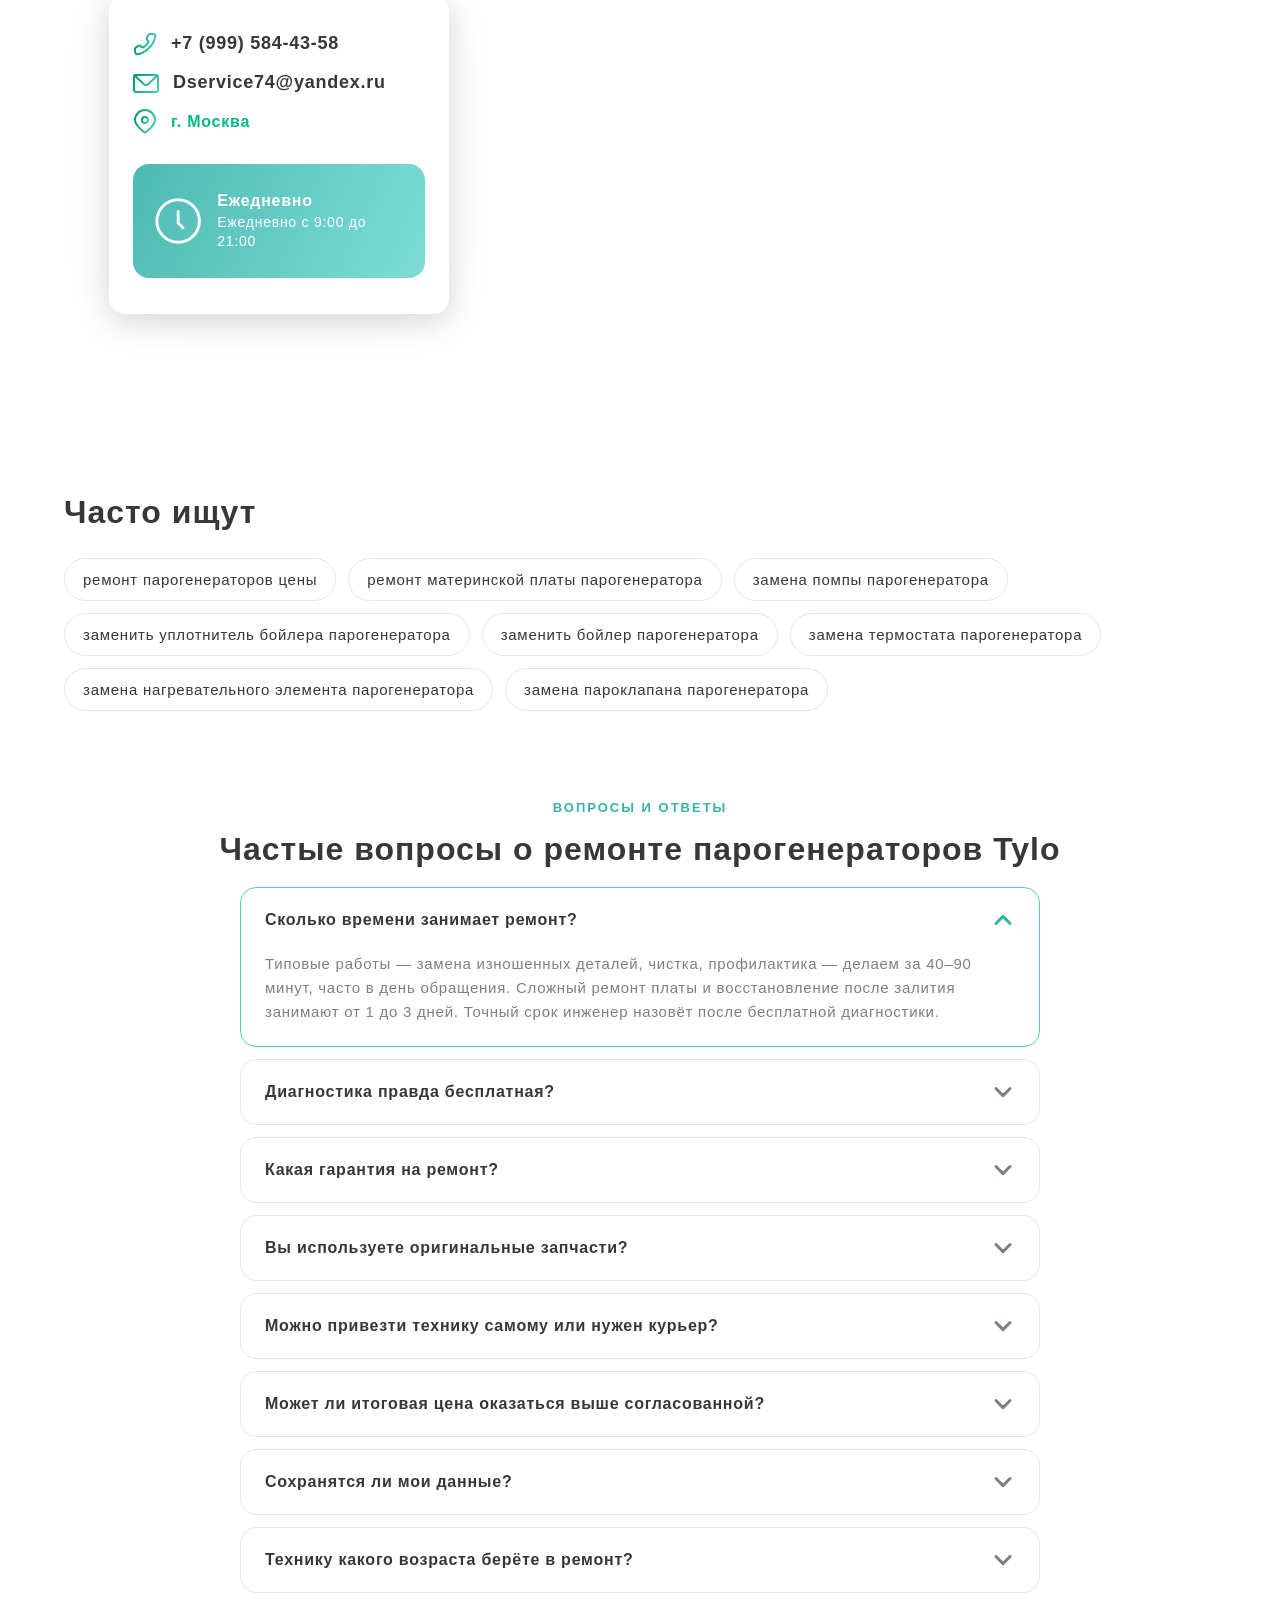
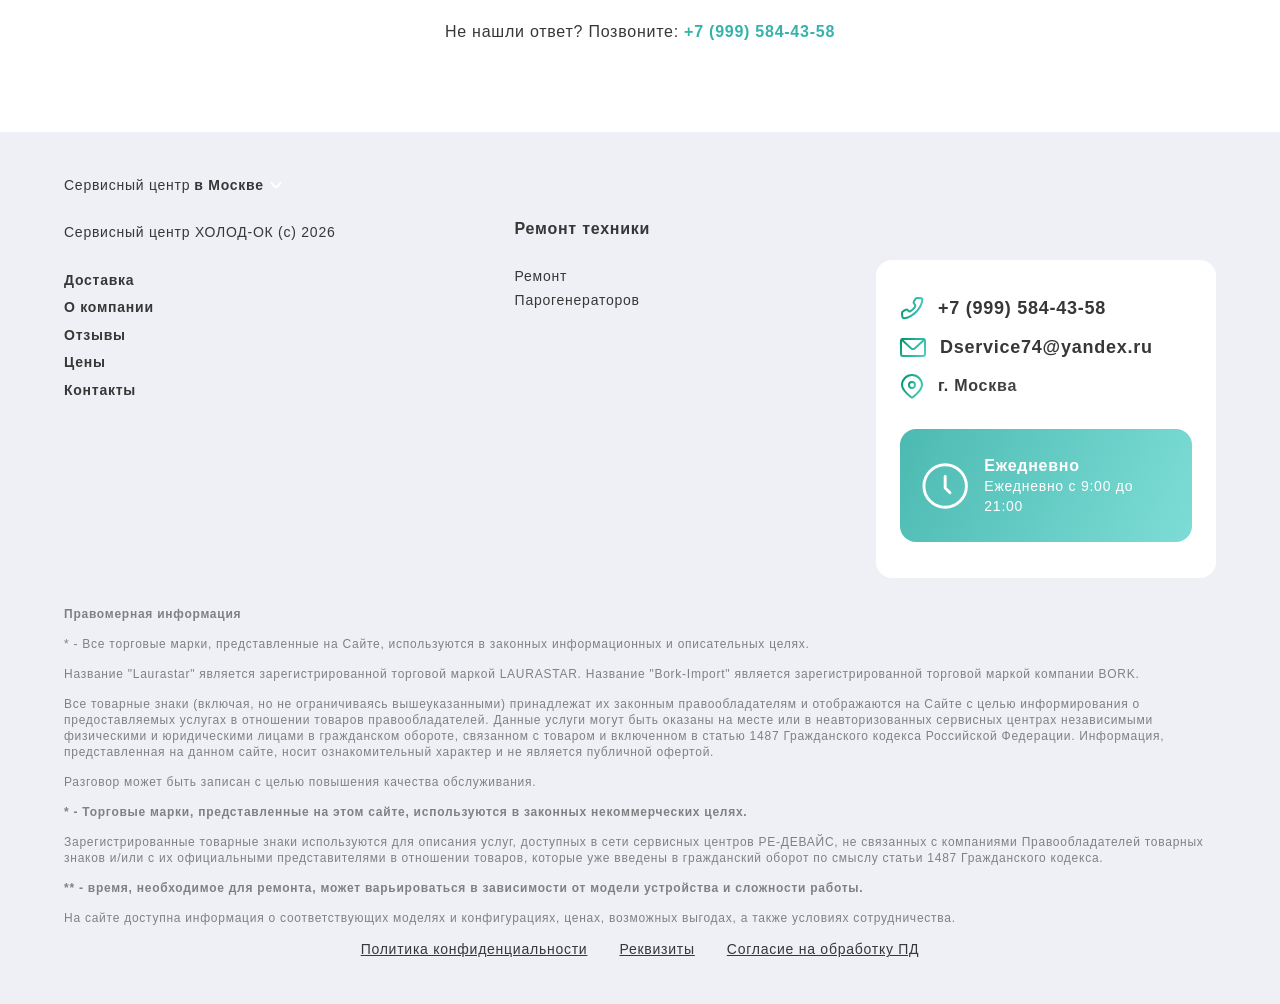
==== commit aecf0da3: "fix onsite repair step copy" ====
--- a/docs/index.html
+++ b/docs/index.html
@@ -640,7 +640,7 @@
                         <meta itemprop="position" content="2">
                         <div class="t74-steps__num">2</div>
                         <h3 class="t74-steps__title" itemprop="name">Ремонтируем на выезде</h3>
-                        <div class="t74-steps__text" itemprop="text">Курьер приедет к вам домой или в офис бесплатно и привезёт устройство в сервис. Или привозите сами:  , ежедневно с 9:00 до 21:00.</div>
+                        <div class="t74-steps__text" itemprop="text">Приезжаем на выезд. 80% ремонта делаем сразу на месте — у мастера с собой ходовые запчасти.</div>
                     </div>
                                     <div class="t74-steps__item" itemprop="step" itemscope itemtype="https://schema.org/HowToStep">
                         <meta itemprop="position" content="3">
